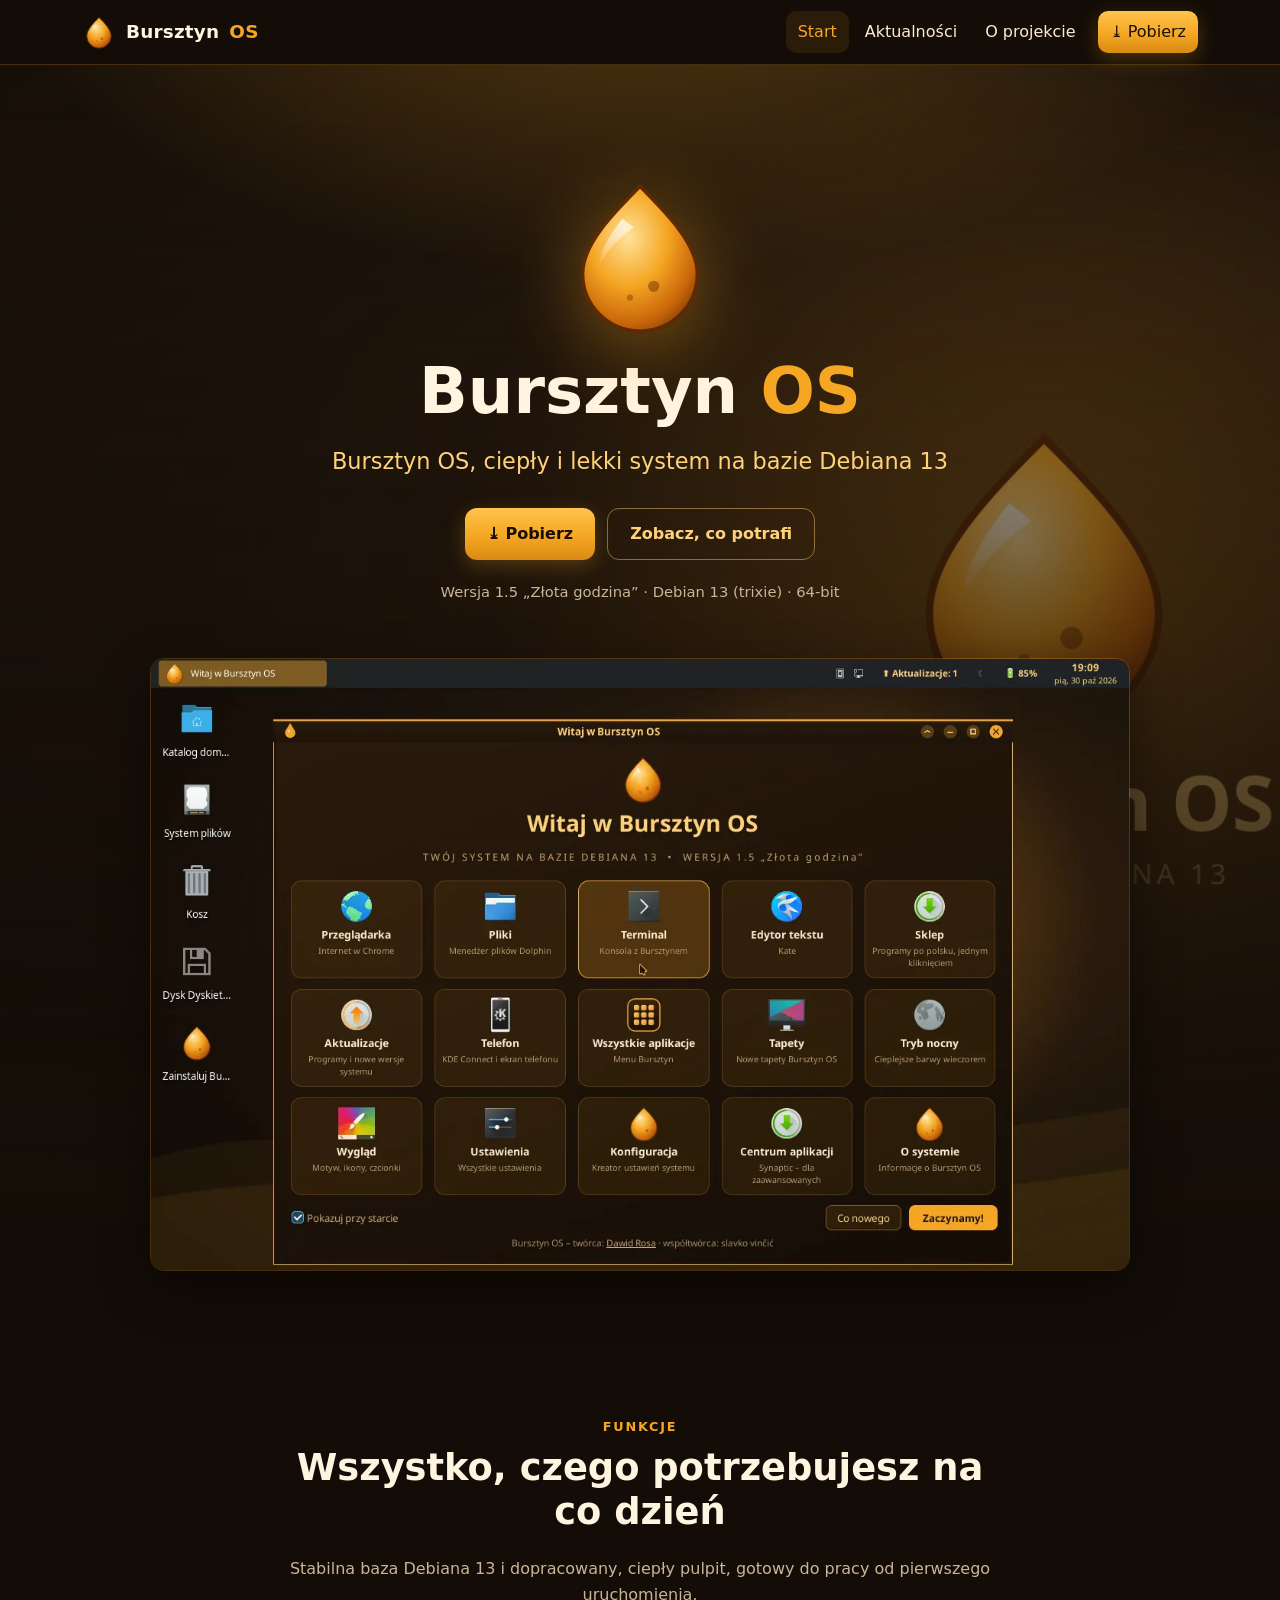
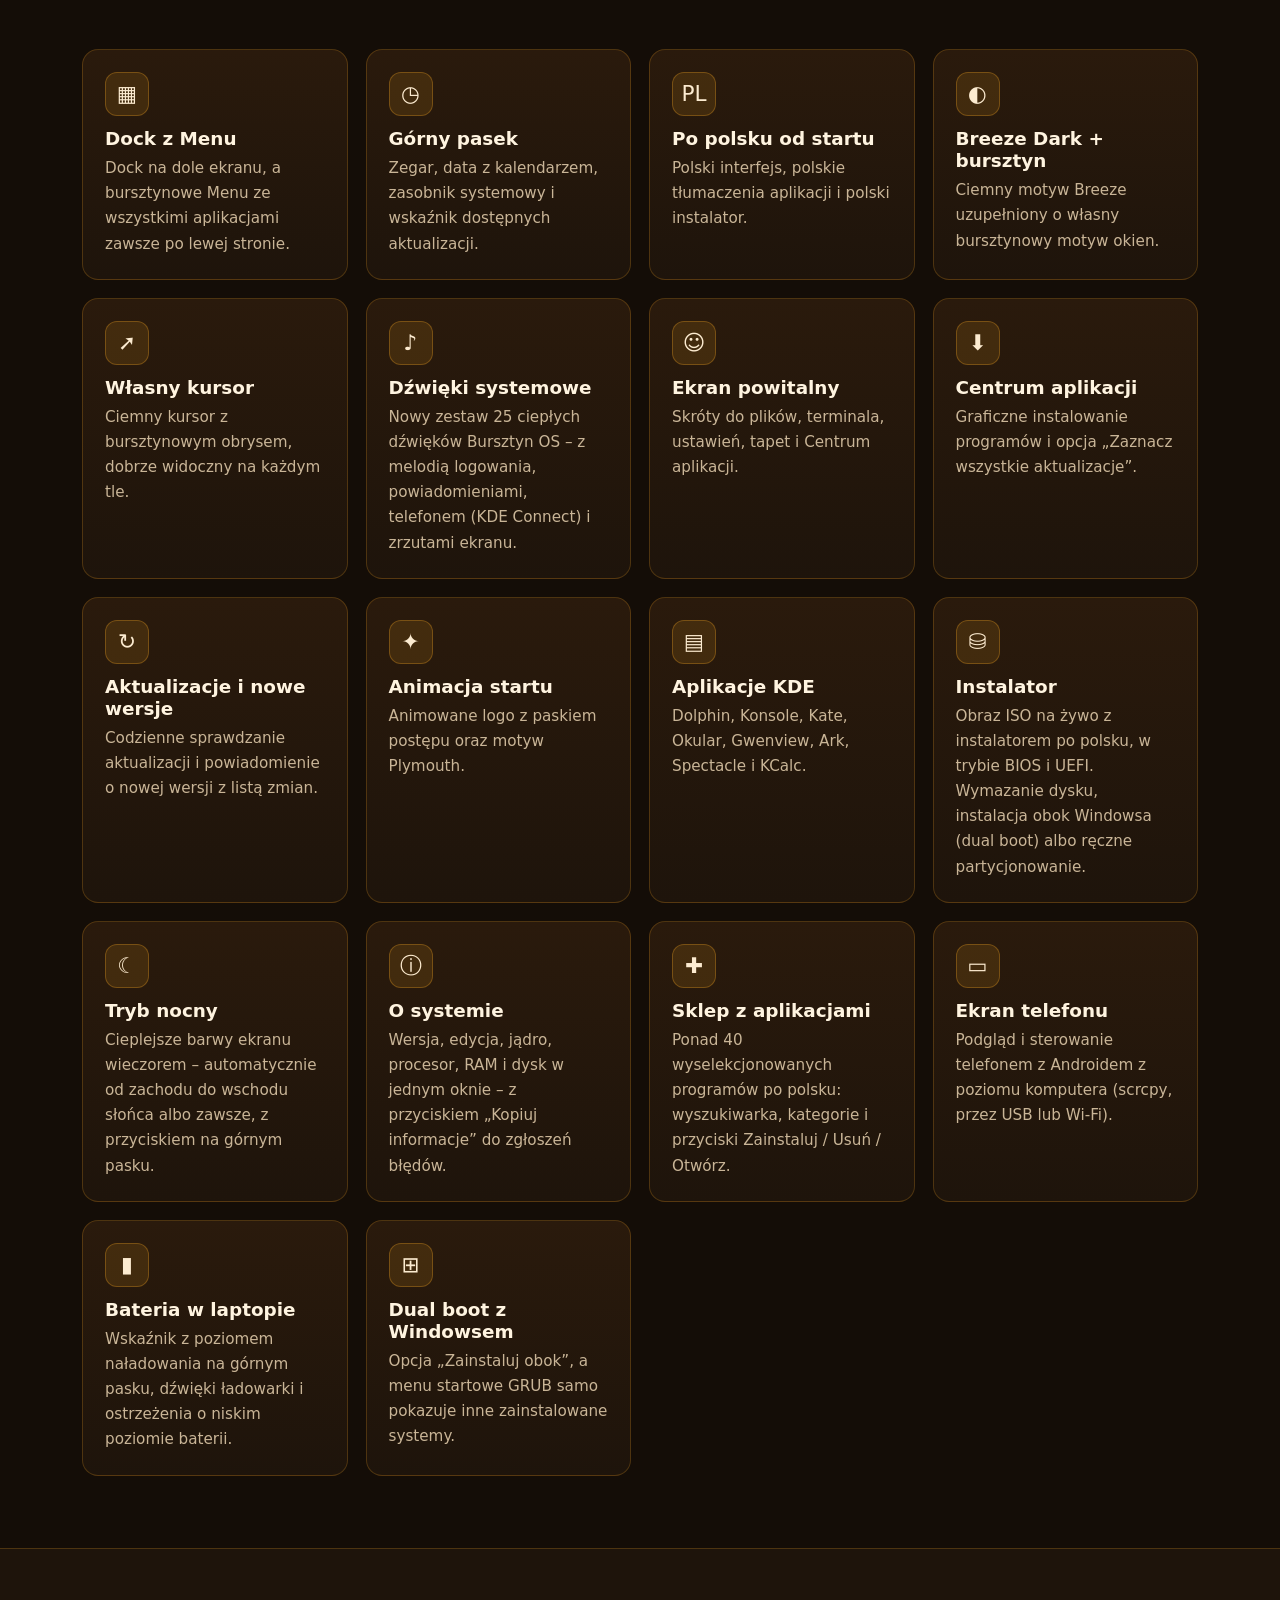
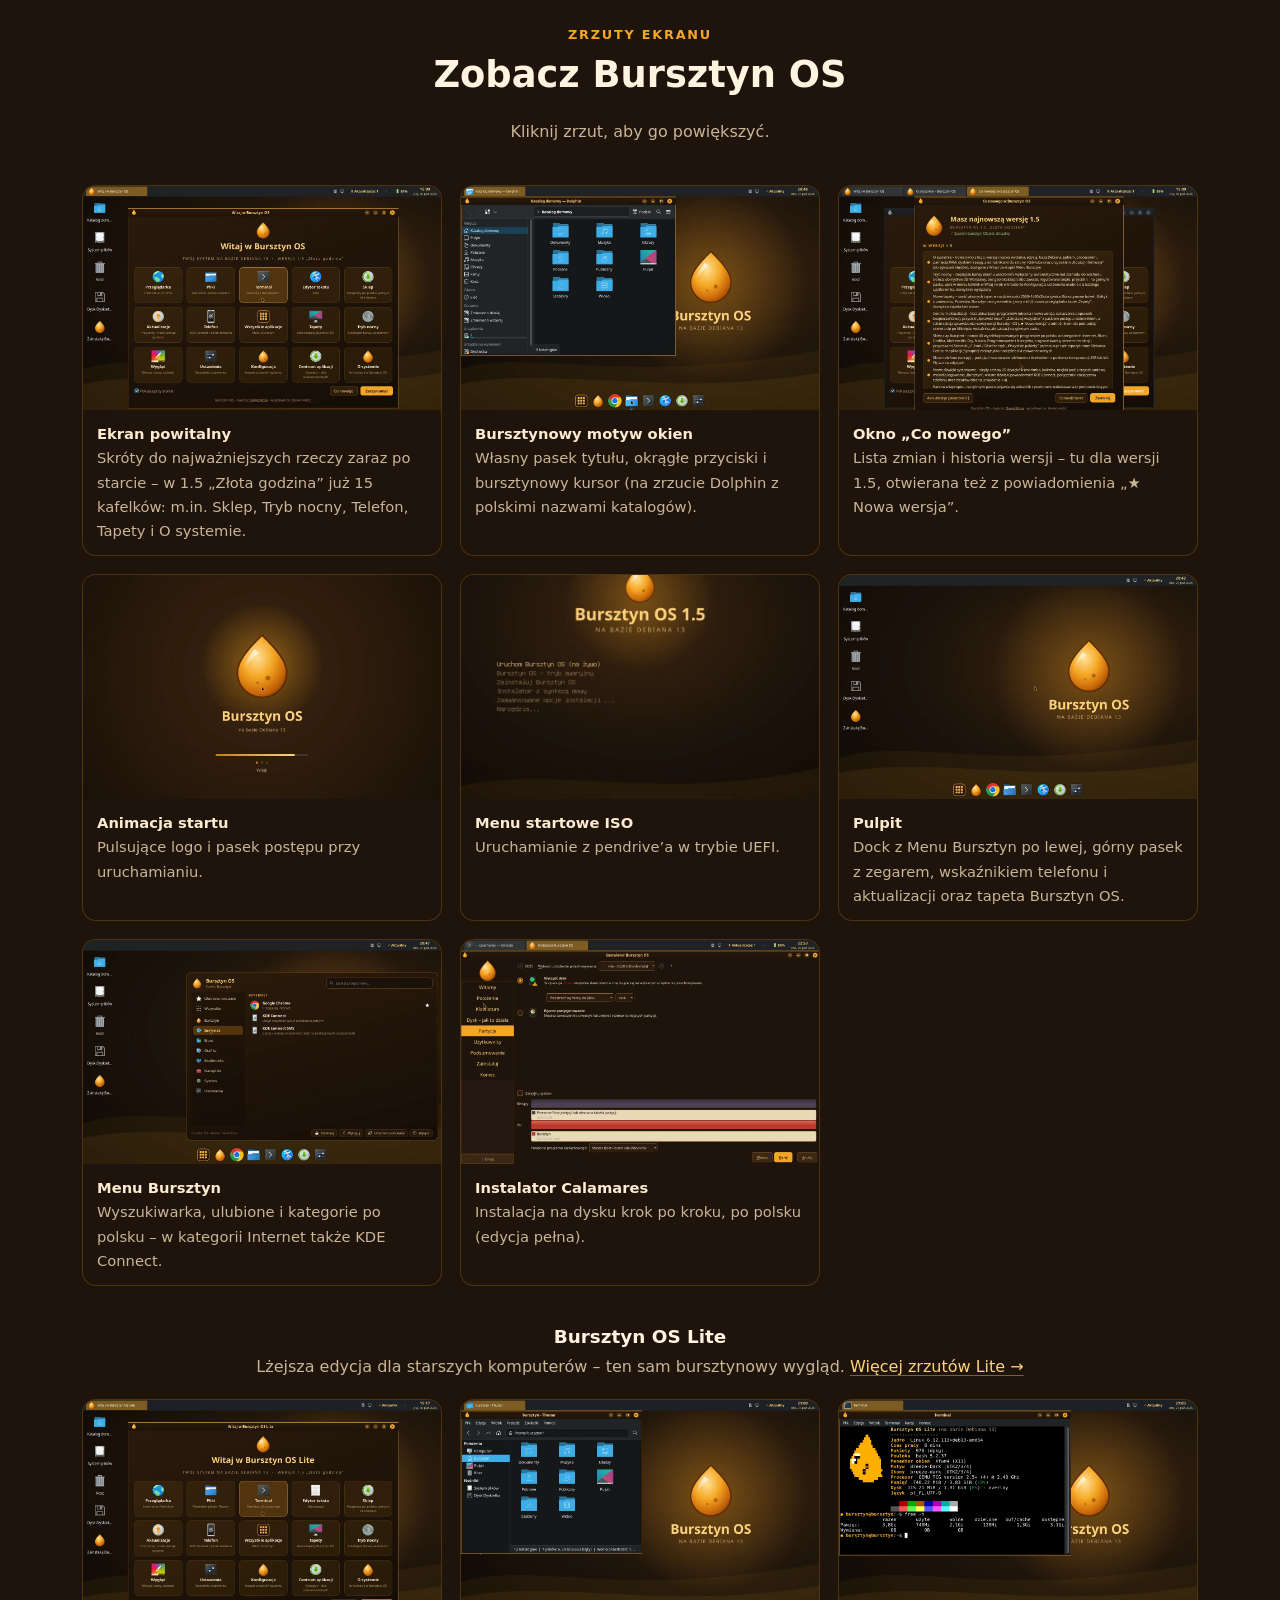
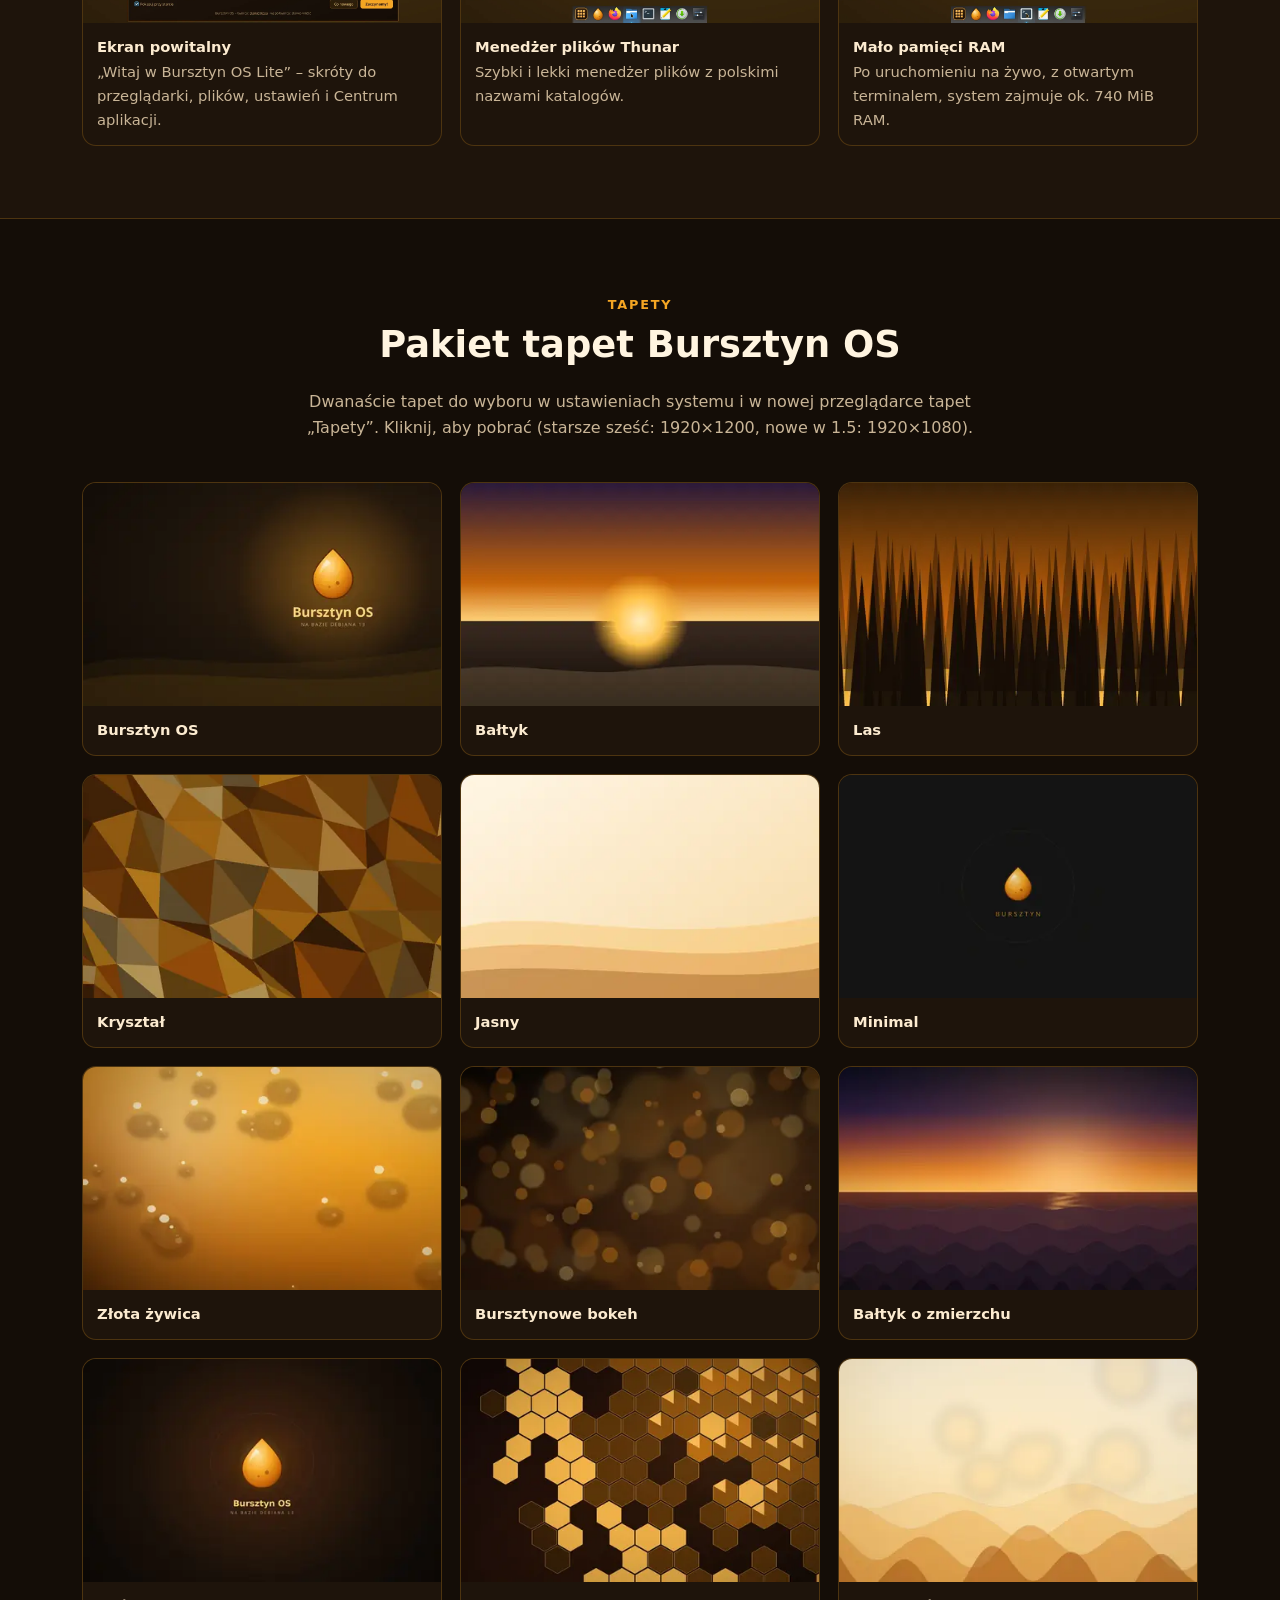
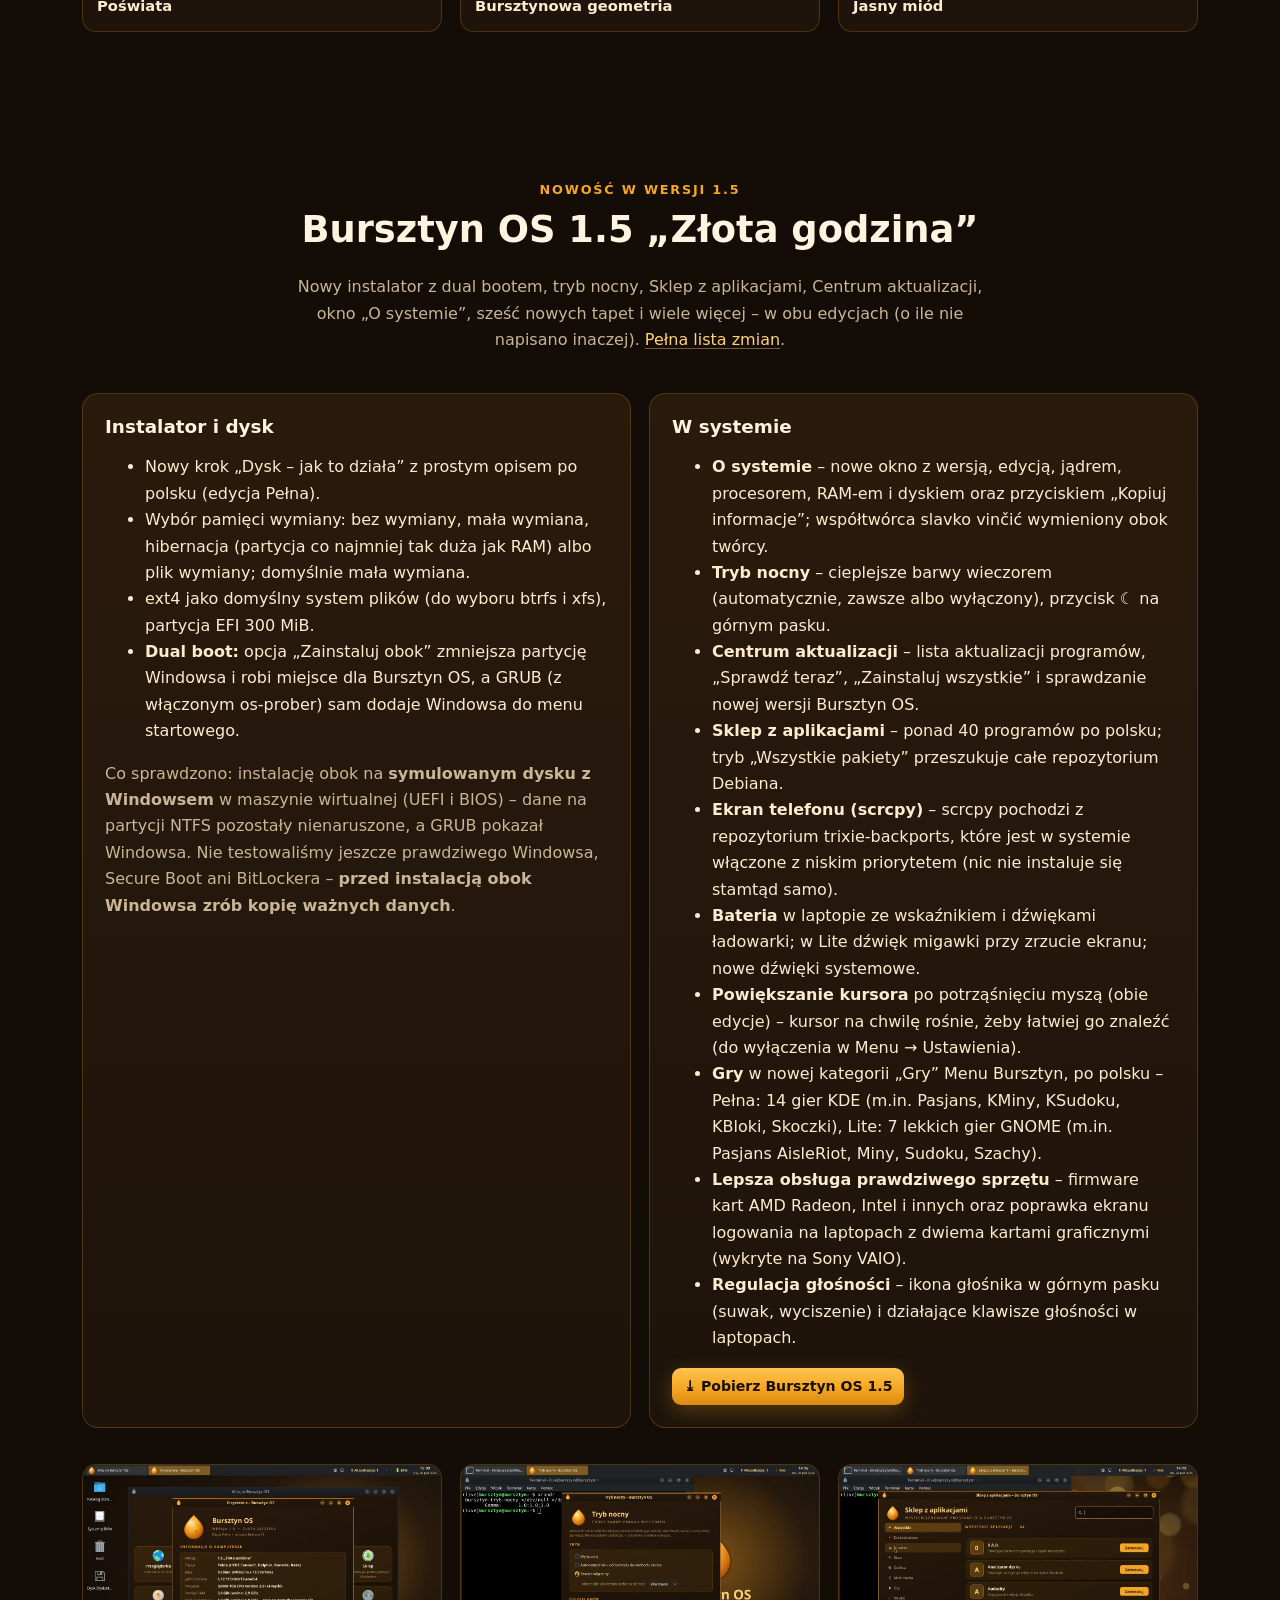
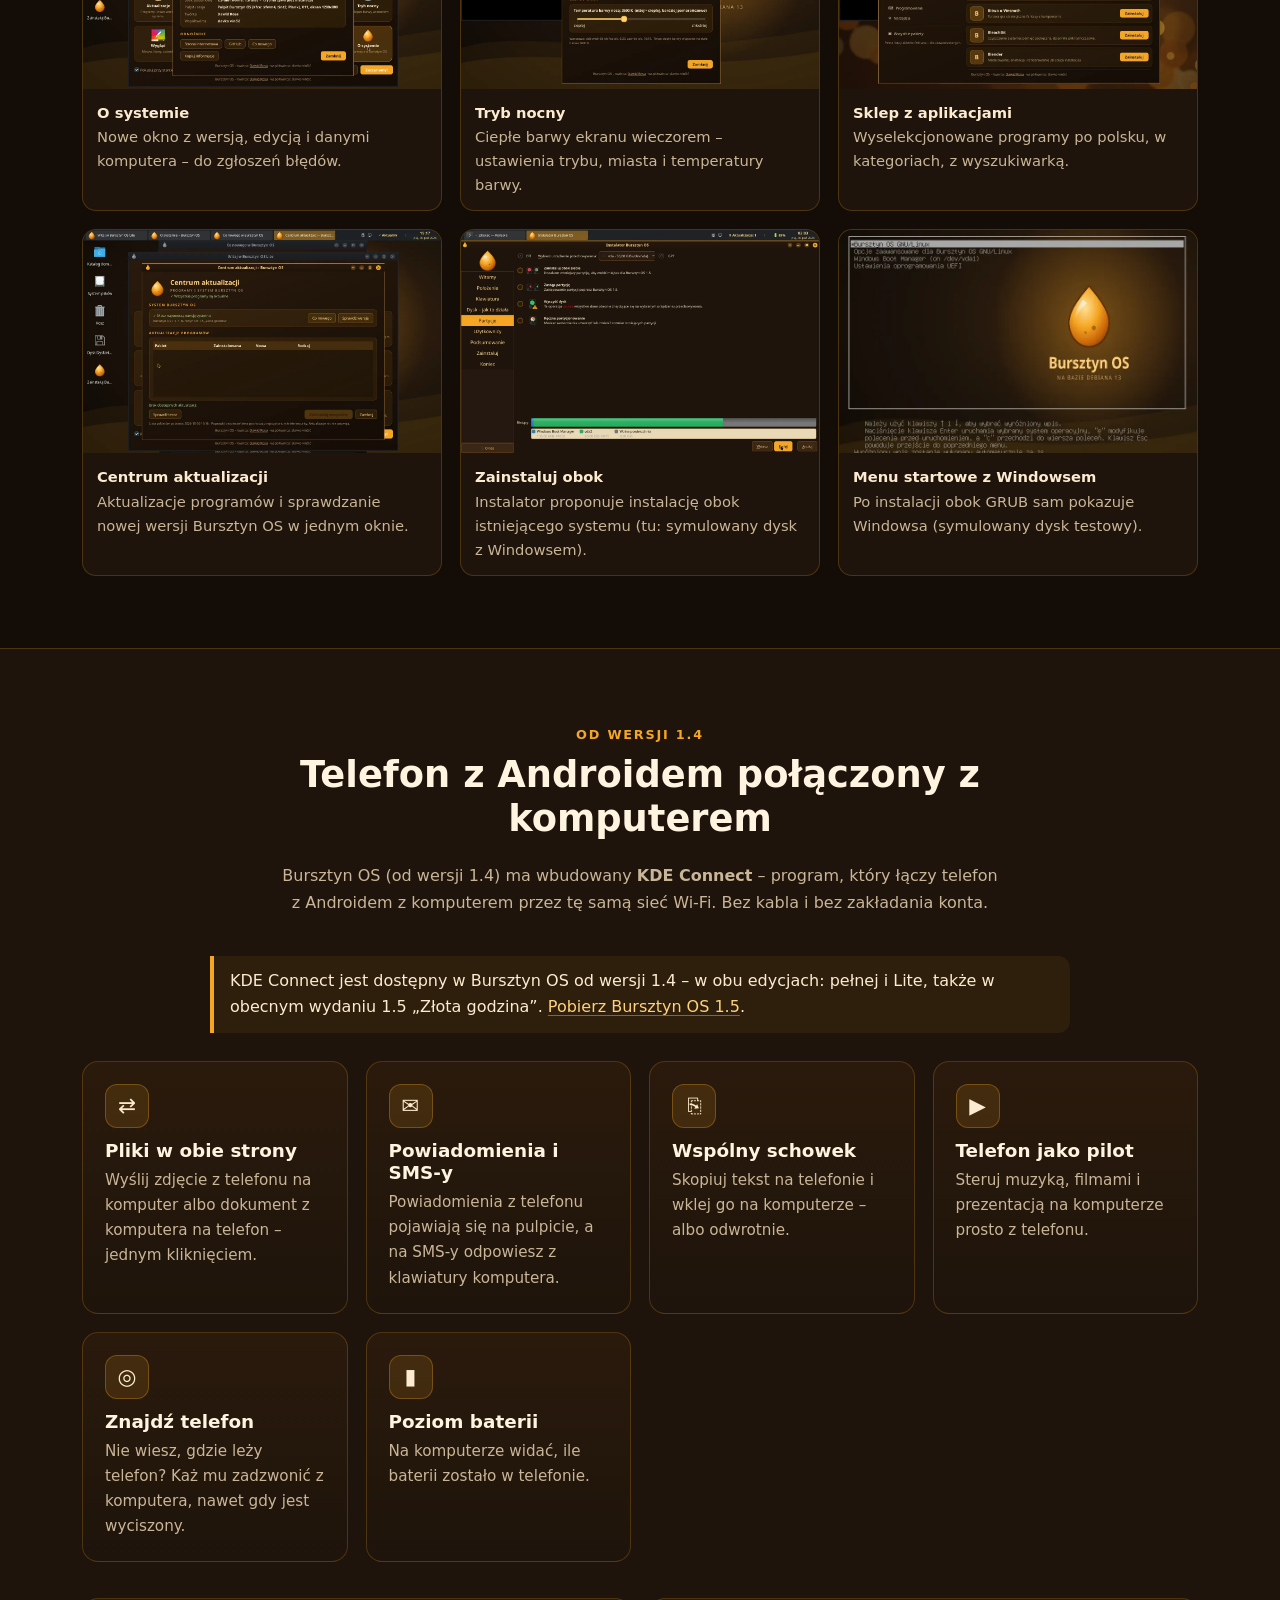
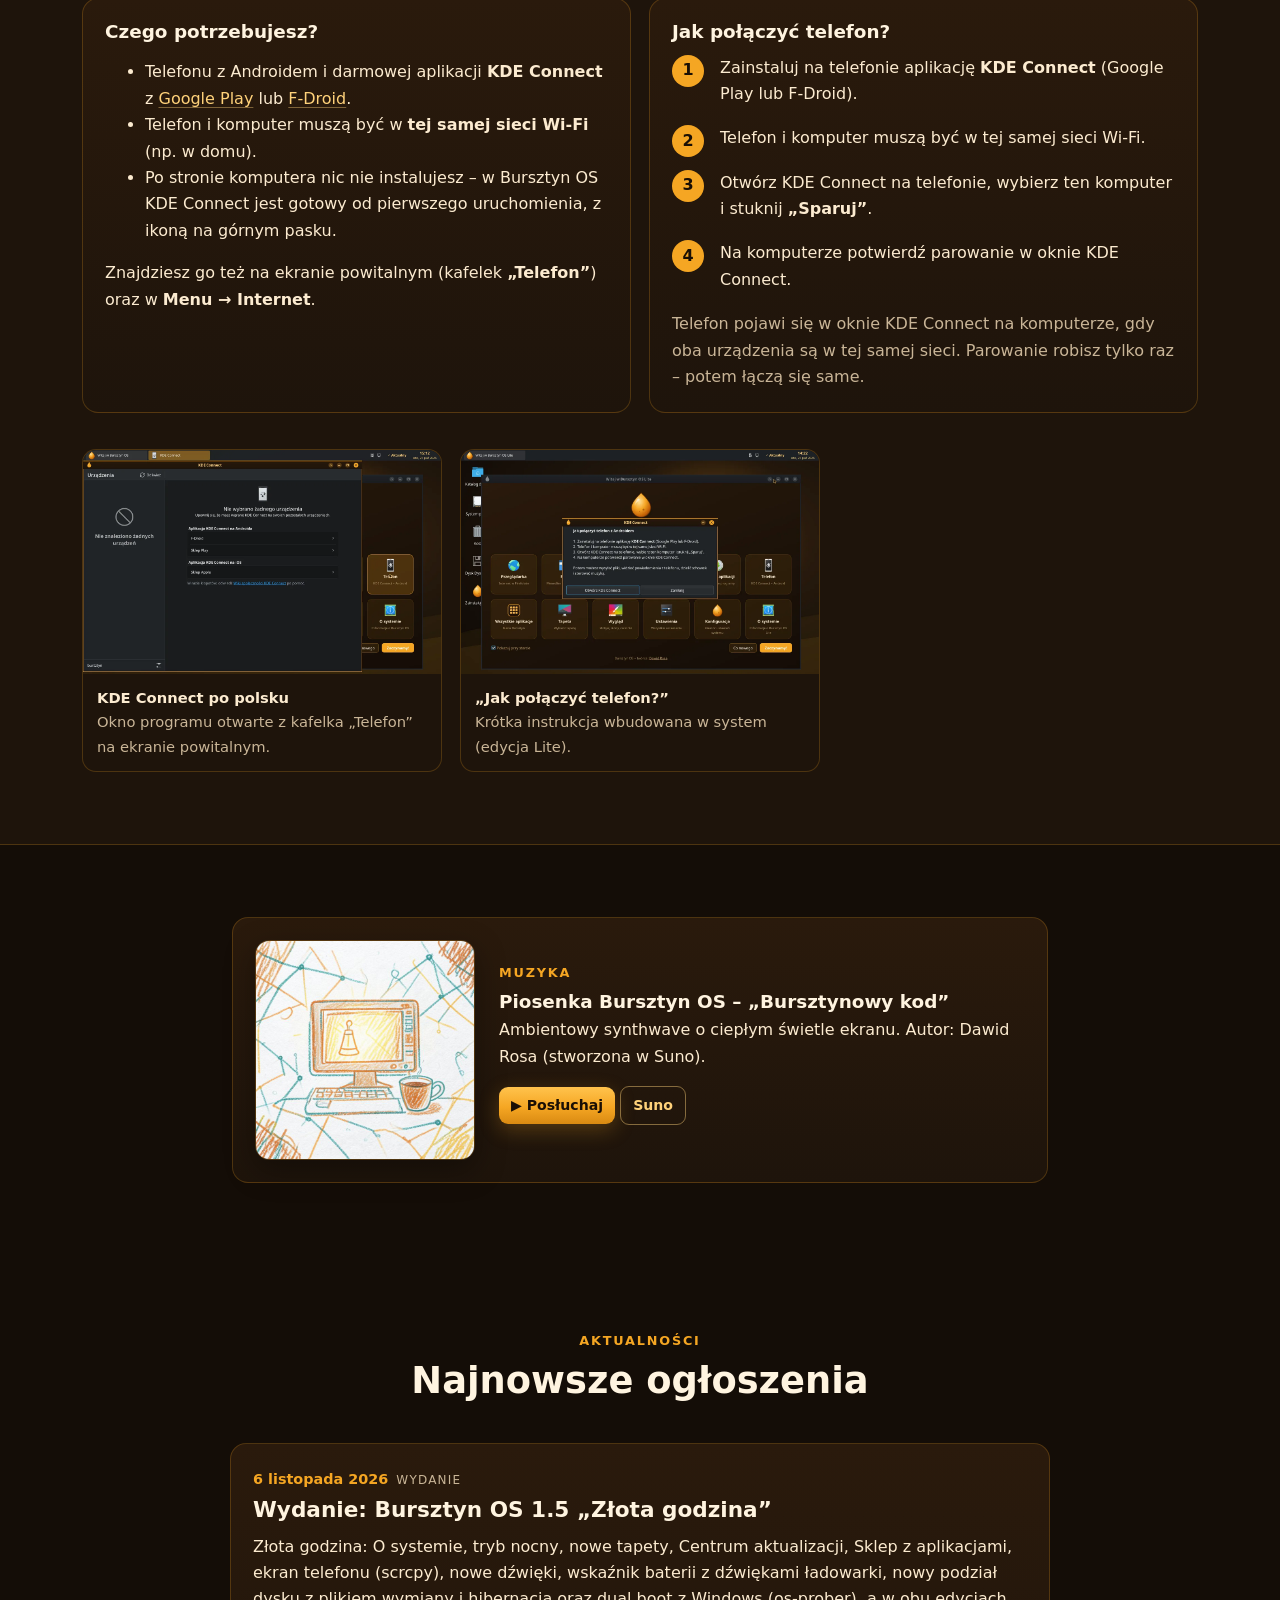
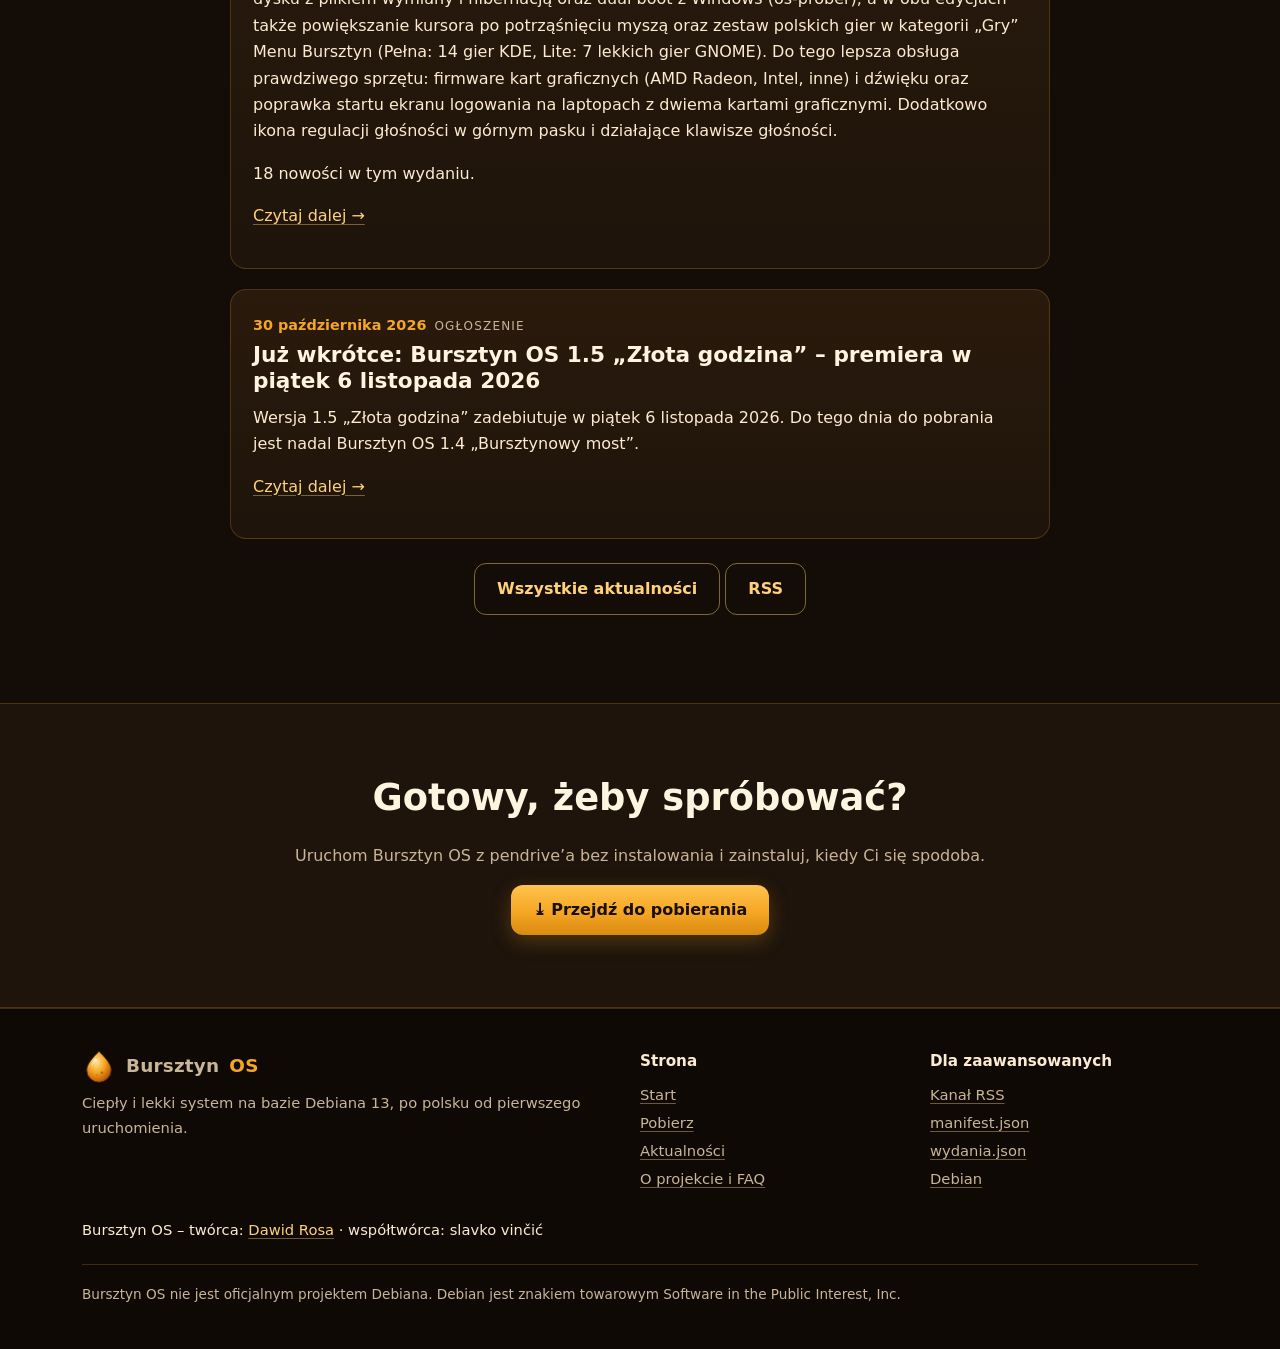
==== index.html @ 740496dc "Bursztyn OS 1.5: lepsza obsługa sprzętu (firmware AMD/Intel, poprawka ekranu logowania LightDM) i re" ====
<!doctype html>
<html lang="pl" class="bez-js">
<head>
<meta charset="utf-8">
<meta name="viewport" content="width=device-width, initial-scale=1">
<title>Bursztyn OS – ciepły i lekki system na bazie Debiana 13</title>
<meta name="description" content="Bursztyn OS to polski remiks Debiana 13 z ciemnym, bursztynowym pulpitem, aplikacjami KDE i polskim interfejsem od pierwszego uruchomienia.">
<!-- GEN:AUTOR -->
<meta name="author" content="Dawid Rosa">
<!-- /GEN:AUTOR -->
<meta name="theme-color" content="#140d07">
<meta property="og:title" content="Bursztyn OS – ciepły i lekki system na bazie Debiana 13">
<meta property="og:description" content="Bursztyn OS to polski remiks Debiana 13 z ciemnym, bursztynowym pulpitem, aplikacjami KDE i polskim interfejsem od pierwszego uruchomienia.">
<meta property="og:image" content="https://dawidrosa026-lang.github.io/bursztyn-os/img/zrzuty/ekran-powitalny.jpg">
<link rel="canonical" href="https://dawidrosa026-lang.github.io/bursztyn-os/">
<meta property="og:url" content="https://dawidrosa026-lang.github.io/bursztyn-os/">
<meta property="og:type" content="website">
<meta property="og:locale" content="pl_PL">
<link rel="icon" href="img/logo.svg" type="image/svg+xml">
<link rel="icon" href="img/favicon.png" type="image/png" sizes="64x64">
<link rel="apple-touch-icon" href="img/apple-touch-icon.png">
<link rel="alternate" type="application/rss+xml" title="Bursztyn OS – Aktualności" href="feed.xml">
<link rel="stylesheet" href="css/style.css">
</head>
<body>
<a class="pomin" href="#tresc">Przejdź do treści</a>
<header class="naglowek">
  <div class="kontener">
    <a class="marka" href="index.html"><img src="img/logo.svg" alt="" width="34" height="34">Bursztyn <span>OS</span></a>
    <button class="menu-przelacznik" type="button" aria-expanded="false" aria-controls="nawigacja">☰ Menu</button>
    <nav class="nawigacja" id="nawigacja" aria-label="Główna nawigacja"><a href="index.html" aria-current="page">Start</a><a href="aktualnosci.html">Aktualności</a><a href="o-projekcie.html">O projekcie</a><a class="przycisk" href="pobierz.html">⤓ Pobierz</a></nav>
  </div>
</header>
<main id="tresc">
<section class="hero">
  <div class="kontener">
    <img class="hero-logo" src="img/logo.svg" alt="Logo Bursztyn OS – bursztynowa kropla" width="160" height="160">
    <h1>Bursztyn <span>OS</span></h1>
    <p class="podtytul">Bursztyn OS, ciepły i lekki system na bazie Debiana 13</p>
    <div class="akcje">
      <a class="przycisk" href="pobierz.html">⤓ Pobierz</a>
      <a class="przycisk drugi" href="#funkcje">Zobacz, co potrafi</a>
    </div>
    <p class="meta">Wersja 1.5 „Złota godzina” · Debian 13 (trixie) · 64&#8209;bit</p>
    <div class="hero-zrzut"><picture><source srcset="img/zrzuty/ekran-powitalny.webp" type="image/webp"><img src="img/zrzuty/ekran-powitalny.jpg" alt="Pulpit Bursztyn OS z ekranem powitalnym" width="1280" height="800"></picture></div>
  </div>
</section>

<section class="sekcja" id="funkcje">
  <div class="kontener">
    <div class="sekcja-naglowek"><span class="etykieta">Funkcje</span><h2>Wszystko, czego potrzebujesz na co dzień</h2>
      <p>Stabilna baza Debiana 13 i dopracowany, ciepły pulpit, gotowy do pracy od pierwszego uruchomienia.</p></div>
    <div class="siatka f">
      <div class="karta funkcja"><div class="ikona" aria-hidden="true">▦</div><h3>Dock z Menu</h3><p>Dock na dole ekranu, a bursztynowe Menu ze wszystkimi aplikacjami zawsze po lewej stronie.</p></div>
      <div class="karta funkcja"><div class="ikona" aria-hidden="true">◷</div><h3>Górny pasek</h3><p>Zegar, data z kalendarzem, zasobnik systemowy i wskaźnik dostępnych aktualizacji.</p></div>
      <div class="karta funkcja"><div class="ikona" aria-hidden="true">PL</div><h3>Po polsku od startu</h3><p>Polski interfejs, polskie tłumaczenia aplikacji i polski instalator.</p></div>
      <div class="karta funkcja"><div class="ikona" aria-hidden="true">◐</div><h3>Breeze Dark + bursztyn</h3><p>Ciemny motyw Breeze uzupełniony o własny bursztynowy motyw okien.</p></div>
      <div class="karta funkcja"><div class="ikona" aria-hidden="true">➚</div><h3>Własny kursor</h3><p>Ciemny kursor z bursztynowym obrysem, dobrze widoczny na każdym tle.</p></div>
      <div class="karta funkcja"><div class="ikona" aria-hidden="true">♪</div><h3>Dźwięki systemowe</h3><p>Nowy zestaw 25 ciepłych dźwięków Bursztyn OS – z melodią logowania, powiadomieniami, telefonem (KDE Connect) i zrzutami ekranu.</p></div>
      <div class="karta funkcja"><div class="ikona" aria-hidden="true">☺</div><h3>Ekran powitalny</h3><p>Skróty do plików, terminala, ustawień, tapet i Centrum aplikacji.</p></div>
      <div class="karta funkcja"><div class="ikona" aria-hidden="true">⬇</div><h3>Centrum aplikacji</h3><p>Graficzne instalowanie programów i opcja „Zaznacz wszystkie aktualizacje”.</p></div>
      <div class="karta funkcja"><div class="ikona" aria-hidden="true">↻</div><h3>Aktualizacje i nowe wersje</h3><p>Codzienne sprawdzanie aktualizacji i powiadomienie o nowej wersji z listą zmian.</p></div>
      <div class="karta funkcja"><div class="ikona" aria-hidden="true">✦</div><h3>Animacja startu</h3><p>Animowane logo z paskiem postępu oraz motyw Plymouth.</p></div>
      <div class="karta funkcja"><div class="ikona" aria-hidden="true">▤</div><h3>Aplikacje KDE</h3><p>Dolphin, Konsole, Kate, Okular, Gwenview, Ark, Spectacle i KCalc.</p></div>
      <div class="karta funkcja"><div class="ikona" aria-hidden="true">⛁</div><h3>Instalator</h3><p>Obraz ISO na żywo z instalatorem po polsku, w trybie BIOS i UEFI. Wymazanie dysku, instalacja obok Windowsa (dual boot) albo ręczne partycjonowanie.</p></div>
      <div class="karta funkcja"><div class="ikona" aria-hidden="true">☾</div><h3>Tryb nocny</h3><p>Cieplejsze barwy ekranu wieczorem – automatycznie od zachodu do wschodu słońca albo zawsze, z przyciskiem na górnym pasku.</p></div>
      <div class="karta funkcja"><div class="ikona" aria-hidden="true">ⓘ</div><h3>O systemie</h3><p>Wersja, edycja, jądro, procesor, RAM i dysk w jednym oknie – z przyciskiem „Kopiuj informacje” do zgłoszeń błędów.</p></div>
      <div class="karta funkcja"><div class="ikona" aria-hidden="true">✚</div><h3>Sklep z aplikacjami</h3><p>Ponad 40 wyselekcjonowanych programów po polsku: wyszukiwarka, kategorie i przyciski Zainstaluj / Usuń / Otwórz.</p></div>
      <div class="karta funkcja"><div class="ikona" aria-hidden="true">▭</div><h3>Ekran telefonu</h3><p>Podgląd i sterowanie telefonem z Androidem z poziomu komputera (scrcpy, przez USB lub Wi-Fi).</p></div>
      <div class="karta funkcja"><div class="ikona" aria-hidden="true">▮</div><h3>Bateria w laptopie</h3><p>Wskaźnik z poziomem naładowania na górnym pasku, dźwięki ładowarki i ostrzeżenia o niskim poziomie baterii.</p></div>
      <div class="karta funkcja"><div class="ikona" aria-hidden="true">⊞</div><h3>Dual boot z Windowsem</h3><p>Opcja „Zainstaluj obok”, a menu startowe GRUB samo pokazuje inne zainstalowane systemy.</p></div>
    </div>
  </div>
</section>

<section class="sekcja ciemna" id="zrzuty">
  <div class="kontener">
    <div class="sekcja-naglowek"><span class="etykieta">Zrzuty ekranu</span><h2>Zobacz Bursztyn OS</h2><p>Kliknij zrzut, aby go powiększyć.</p></div>
    <div class="siatka galeria">
      <figure class="zrzut"><a href="img/zrzuty/ekran-powitalny.jpg" data-podglad="Ekran powitalny – wersja 1.5"><picture><source srcset="img/zrzuty/ekran-powitalny.webp" type="image/webp"><img src="img/zrzuty/ekran-powitalny.jpg" alt="Ekran powitalny „Witaj w Bursztyn OS” w wersji 1.5 „Złota godzina” z kafelkami Sklep, Tryb nocny i O systemie" width="1280" height="800" loading="lazy"></picture><figcaption><strong>Ekran powitalny</strong>Skróty do najważniejszych rzeczy zaraz po starcie – w 1.5 „Złota godzina” już 15 kafelków: m.in. Sklep, Tryb nocny, Telefon, Tapety i O systemie.</figcaption></a></figure>
      <figure class="zrzut"><a href="img/zrzuty/motyw-kursor.jpg" data-podglad="Bursztynowy motyw okien"><picture><source srcset="img/zrzuty/motyw-kursor.webp" type="image/webp"><img src="img/zrzuty/motyw-kursor.jpg" alt="Okno Dolphin w bursztynowym motywie okien Bursztyn OS" width="1280" height="800" loading="lazy"></picture><figcaption><strong>Bursztynowy motyw okien</strong>Własny pasek tytułu, okrągłe przyciski i bursztynowy kursor (na zrzucie Dolphin z polskimi nazwami katalogów).</figcaption></a></figure>
      <figure class="zrzut"><a href="img/zrzuty/co-nowego.jpg" data-podglad="Okno „Co nowego”"><picture><source srcset="img/zrzuty/co-nowego.webp" type="image/webp"><img src="img/zrzuty/co-nowego.jpg" alt="Okno „Co nowego” w Bursztyn OS 1.5 z listą zmian i historią wersji" width="1280" height="800" loading="lazy"></picture><figcaption><strong>Okno „Co nowego”</strong>Lista zmian i historia wersji – tu dla wersji 1.5, otwierana też z powiadomienia „★ Nowa wersja”.</figcaption></a></figure>
      <figure class="zrzut"><a href="img/zrzuty/animacja-startu.jpg" data-podglad="Animacja startu"><picture><source srcset="img/zrzuty/animacja-startu.webp" type="image/webp"><img src="img/zrzuty/animacja-startu.jpg" alt="Animacja startu Bursztyn OS: logo z paskiem postępu" width="1280" height="800" loading="lazy"></picture><figcaption><strong>Animacja startu</strong>Pulsujące logo i pasek postępu przy uruchamianiu.</figcaption></a></figure>
      <figure class="zrzut"><a href="img/zrzuty/menu-startowe.jpg" data-podglad="Menu startowe ISO"><picture><source srcset="img/zrzuty/menu-startowe.webp" type="image/webp"><img src="img/zrzuty/menu-startowe.jpg" alt="Menu startowe obrazu ISO Bursztyn OS 1.5" width="800" height="600" loading="lazy"></picture><figcaption><strong>Menu startowe ISO</strong>Uruchamianie z pendrive’a w trybie UEFI.</figcaption></a></figure>
      <figure class="zrzut"><a href="img/zrzuty/pulpit.jpg" data-podglad="Pulpit"><picture><source srcset="img/zrzuty/pulpit.webp" type="image/webp"><img src="img/zrzuty/pulpit.jpg" alt="Pulpit Bursztyn OS: dock z Menu Bursztyn, górny pasek z zegarem i wskaźnikiem telefonu" width="1280" height="800" loading="lazy"></picture><figcaption><strong>Pulpit</strong>Dock z Menu Bursztyn po lewej, górny pasek z zegarem, wskaźnikiem telefonu i aktualizacji oraz tapeta Bursztyn OS.</figcaption></a></figure>
      <figure class="zrzut"><a href="img/zrzuty/menu-bursztyn.jpg" data-podglad="Menu Bursztyn"><picture><source srcset="img/zrzuty/menu-bursztyn.webp" type="image/webp"><img src="img/zrzuty/menu-bursztyn.jpg" alt="Menu Bursztyn z kategorią Internet i programami KDE Connect" width="1280" height="800" loading="lazy"></picture><figcaption><strong>Menu Bursztyn</strong>Wyszukiwarka, ulubione i kategorie po polsku – w kategorii Internet także KDE Connect.</figcaption></a></figure>
      <figure class="zrzut"><a href="img/zrzuty/instalator.jpg" data-podglad="Instalator Calamares"><picture><source srcset="img/zrzuty/instalator.webp" type="image/webp"><img src="img/zrzuty/instalator.jpg" alt="Instalator Calamares Bursztyn OS 1.5 – krok „Partycje” z wyborem pamięci wymiany" width="1280" height="800" loading="lazy"></picture><figcaption><strong>Instalator Calamares</strong>Instalacja na dysku krok po kroku, po polsku (edycja pełna).</figcaption></a></figure>
    </div>
    <h3 style="text-align:center;margin:40px 0 6px">Bursztyn OS Lite</h3>
    <p style="text-align:center;color:var(--przygaszony);margin:0 0 18px">Lżejsza edycja dla starszych komputerów – ten sam bursztynowy wygląd. <a href="pobierz.html#zrzuty-lite">Więcej zrzutów Lite →</a></p>
    <div class="siatka galeria">
      <figure class="zrzut"><a href="img/zrzuty/lite/lite-ekran-powitalny.jpg" data-podglad="Bursztyn OS Lite – Ekran powitalny"><picture><source srcset="img/zrzuty/lite/lite-ekran-powitalny.webp" type="image/webp"><img src="img/zrzuty/lite/lite-ekran-powitalny.jpg" alt="Bursztyn OS Lite – Ekran powitalny" width="1280" height="800" loading="lazy"></picture><figcaption><strong>Ekran powitalny</strong>„Witaj w Bursztyn OS Lite” – skróty do przeglądarki, plików, ustawień i Centrum aplikacji.</figcaption></a></figure>
      <figure class="zrzut"><a href="img/zrzuty/lite/lite-pliki.jpg" data-podglad="Bursztyn OS Lite – Menedżer plików Thunar"><picture><source srcset="img/zrzuty/lite/lite-pliki.webp" type="image/webp"><img src="img/zrzuty/lite/lite-pliki.jpg" alt="Bursztyn OS Lite – Menedżer plików Thunar" width="1280" height="800" loading="lazy"></picture><figcaption><strong>Menedżer plików Thunar</strong>Szybki i lekki menedżer plików z polskimi nazwami katalogów.</figcaption></a></figure>
      <figure class="zrzut"><a href="img/zrzuty/lite/lite-terminal-ram.jpg" data-podglad="Bursztyn OS Lite – Mało pamięci RAM"><picture><source srcset="img/zrzuty/lite/lite-terminal-ram.webp" type="image/webp"><img src="img/zrzuty/lite/lite-terminal-ram.jpg" alt="Bursztyn OS Lite – Mało pamięci RAM" width="1280" height="800" loading="lazy"></picture><figcaption><strong>Mało pamięci RAM</strong>Po uruchomieniu na żywo, z otwartym terminalem, system zajmuje ok. 740 MiB RAM.</figcaption></a></figure>
    </div>
  </div>
</section>

<section class="sekcja" id="tapety">
  <div class="kontener">
    <div class="sekcja-naglowek"><span class="etykieta">Tapety</span><h2>Pakiet tapet Bursztyn OS</h2><p>Dwanaście tapet do wyboru w ustawieniach systemu i w nowej przeglądarce tapet „Tapety”. Kliknij, aby pobrać (starsze sześć: 1920×1200, nowe w 1.5: 1920×1080).</p></div>
    <div class="siatka tapety">
      <figure class="zrzut tapeta"><a href="img/tapety/bursztyn-os.jpg" data-podglad="Tapeta „Bursztyn OS”"><picture><source srcset="img/tapety/bursztyn-os-mini.webp" type="image/webp"><img src="img/tapety/bursztyn-os-mini.jpg" alt="Tapeta Bursztyn OS" width="480" height="300" loading="lazy"></picture><figcaption><strong>Bursztyn OS</strong></figcaption></a></figure>
      <figure class="zrzut tapeta"><a href="img/tapety/baltyk.jpg" data-podglad="Tapeta „Bałtyk”"><picture><source srcset="img/tapety/baltyk-mini.webp" type="image/webp"><img src="img/tapety/baltyk-mini.jpg" alt="Tapeta Bałtyk" width="480" height="300" loading="lazy"></picture><figcaption><strong>Bałtyk</strong></figcaption></a></figure>
      <figure class="zrzut tapeta"><a href="img/tapety/las.jpg" data-podglad="Tapeta „Las”"><picture><source srcset="img/tapety/las-mini.webp" type="image/webp"><img src="img/tapety/las-mini.jpg" alt="Tapeta Las" width="480" height="300" loading="lazy"></picture><figcaption><strong>Las</strong></figcaption></a></figure>
      <figure class="zrzut tapeta"><a href="img/tapety/krysztal.jpg" data-podglad="Tapeta „Kryształ”"><picture><source srcset="img/tapety/krysztal-mini.webp" type="image/webp"><img src="img/tapety/krysztal-mini.jpg" alt="Tapeta Kryształ" width="480" height="300" loading="lazy"></picture><figcaption><strong>Kryształ</strong></figcaption></a></figure>
      <figure class="zrzut tapeta"><a href="img/tapety/jasny.jpg" data-podglad="Tapeta „Jasny”"><picture><source srcset="img/tapety/jasny-mini.webp" type="image/webp"><img src="img/tapety/jasny-mini.jpg" alt="Tapeta Jasny" width="480" height="300" loading="lazy"></picture><figcaption><strong>Jasny</strong></figcaption></a></figure>
      <figure class="zrzut tapeta"><a href="img/tapety/minimal.jpg" data-podglad="Tapeta „Minimal”"><picture><source srcset="img/tapety/minimal-mini.webp" type="image/webp"><img src="img/tapety/minimal-mini.jpg" alt="Tapeta Minimal" width="480" height="300" loading="lazy"></picture><figcaption><strong>Minimal</strong></figcaption></a></figure>
      <figure class="zrzut tapeta"><a href="img/tapety/zlota-zywica.jpg" data-podglad="Tapeta „Złota żywica”"><picture><source srcset="img/tapety/zlota-zywica-mini.webp" type="image/webp"><img src="img/tapety/zlota-zywica-mini.jpg" alt="Tapeta Złota żywica" width="480" height="270" loading="lazy"></picture><figcaption><strong>Złota żywica</strong></figcaption></a></figure>
      <figure class="zrzut tapeta"><a href="img/tapety/bursztynowe-bokeh.jpg" data-podglad="Tapeta „Bursztynowe bokeh”"><picture><source srcset="img/tapety/bursztynowe-bokeh-mini.webp" type="image/webp"><img src="img/tapety/bursztynowe-bokeh-mini.jpg" alt="Tapeta Bursztynowe bokeh" width="480" height="270" loading="lazy"></picture><figcaption><strong>Bursztynowe bokeh</strong></figcaption></a></figure>
      <figure class="zrzut tapeta"><a href="img/tapety/baltyk-o-zmierzchu.jpg" data-podglad="Tapeta „Bałtyk o zmierzchu”"><picture><source srcset="img/tapety/baltyk-o-zmierzchu-mini.webp" type="image/webp"><img src="img/tapety/baltyk-o-zmierzchu-mini.jpg" alt="Tapeta Bałtyk o zmierzchu" width="480" height="270" loading="lazy"></picture><figcaption><strong>Bałtyk o zmierzchu</strong></figcaption></a></figure>
      <figure class="zrzut tapeta"><a href="img/tapety/poswiata.jpg" data-podglad="Tapeta „Poświata”"><picture><source srcset="img/tapety/poswiata-mini.webp" type="image/webp"><img src="img/tapety/poswiata-mini.jpg" alt="Tapeta Poświata" width="480" height="270" loading="lazy"></picture><figcaption><strong>Poświata</strong></figcaption></a></figure>
      <figure class="zrzut tapeta"><a href="img/tapety/bursztynowa-geometria.jpg" data-podglad="Tapeta „Bursztynowa geometria”"><picture><source srcset="img/tapety/bursztynowa-geometria-mini.webp" type="image/webp"><img src="img/tapety/bursztynowa-geometria-mini.jpg" alt="Tapeta Bursztynowa geometria" width="480" height="270" loading="lazy"></picture><figcaption><strong>Bursztynowa geometria</strong></figcaption></a></figure>
      <figure class="zrzut tapeta"><a href="img/tapety/jasny-miod.jpg" data-podglad="Tapeta „Jasny miód”"><picture><source srcset="img/tapety/jasny-miod-mini.webp" type="image/webp"><img src="img/tapety/jasny-miod-mini.jpg" alt="Tapeta Jasny miód" width="480" height="270" loading="lazy"></picture><figcaption><strong>Jasny miód</strong></figcaption></a></figure>
    </div>
  </div>
</section>

<section class="sekcja" id="nowosci-1-5">
  <div class="kontener">
    <div class="sekcja-naglowek"><span class="etykieta">Nowość w wersji 1.5</span><h2>Bursztyn OS 1.5 „Złota godzina”</h2>
      <p>Nowy instalator z dual bootem, tryb nocny, Sklep z aplikacjami, Centrum aktualizacji, okno „O systemie”, sześć nowych tapet i wiele więcej – w obu edycjach (o ile nie napisano inaczej). <a href="aktualnosci.html#wydanie-1-5">Pełna lista zmian</a>.</p></div>
    <div class="siatka dwie">
      <div class="karta">
        <h3>Instalator i dysk</h3>
        <ul>
          <li>Nowy krok „Dysk – jak to działa” z prostym opisem po polsku (edycja Pełna).</li>
          <li>Wybór pamięci wymiany: bez wymiany, mała wymiana, hibernacja (partycja co najmniej tak duża jak RAM) albo plik wymiany; domyślnie mała wymiana.</li>
          <li>ext4 jako domyślny system plików (do wyboru btrfs i xfs), partycja EFI 300 MiB.</li>
          <li><strong>Dual boot:</strong> opcja „Zainstaluj obok” zmniejsza partycję Windowsa i robi miejsce dla Bursztyn OS, a GRUB (z włączonym os-prober) sam dodaje Windowsa do menu startowego.</li>
        </ul>
        <p style="color:var(--przygaszony);margin:0">Co sprawdzono: instalację obok na <strong>symulowanym dysku z Windowsem</strong> w maszynie wirtualnej (UEFI i BIOS) – dane na partycji NTFS pozostały nienaruszone, a GRUB pokazał Windowsa. Nie testowaliśmy jeszcze prawdziwego Windowsa, Secure Boot ani BitLockera – <strong>przed instalacją obok Windowsa zrób kopię ważnych danych</strong>.</p>
      </div>
      <div class="karta">
        <h3>W systemie</h3>
        <ul>
          <li><strong>O systemie</strong> – nowe okno z wersją, edycją, jądrem, procesorem, RAM-em i dyskiem oraz przyciskiem „Kopiuj informacje”; współtwórca slavko vinčić wymieniony obok twórcy.</li>
          <li><strong>Tryb nocny</strong> – cieplejsze barwy wieczorem (automatycznie, zawsze albo wyłączony), przycisk ☾ na górnym pasku.</li>
          <li><strong>Centrum aktualizacji</strong> – lista aktualizacji programów, „Sprawdź teraz”, „Zainstaluj wszystkie” i sprawdzanie nowej wersji Bursztyn OS.</li>
          <li><strong>Sklep z aplikacjami</strong> – ponad 40 programów po polsku; tryb „Wszystkie pakiety” przeszukuje całe repozytorium Debiana.</li>
          <li><strong>Ekran telefonu (scrcpy)</strong> – scrcpy pochodzi z repozytorium trixie-backports, które jest w systemie włączone z niskim priorytetem (nic nie instaluje się stamtąd samo).</li>
          <li><strong>Bateria</strong> w laptopie ze wskaźnikiem i dźwiękami ładowarki; w Lite dźwięk migawki przy zrzucie ekranu; nowe dźwięki systemowe.</li>
          <li><strong>Powiększanie kursora</strong> po potrząśnięciu myszą (obie edycje) – kursor na chwilę rośnie, żeby łatwiej go znaleźć (do wyłączenia w Menu → Ustawienia).</li>
          <li><strong>Gry</strong> w nowej kategorii „Gry” Menu Bursztyn, po polsku – Pełna: 14 gier KDE (m.in. Pasjans, KMiny, KSudoku, KBloki, Skoczki), Lite: 7 lekkich gier GNOME (m.in. Pasjans AisleRiot, Miny, Sudoku, Szachy).</li>
          <li><strong>Lepsza obsługa prawdziwego sprzętu</strong> – firmware kart AMD Radeon, Intel i innych oraz poprawka ekranu logowania na laptopach z dwiema kartami graficznymi (wykryte na Sony VAIO).</li>
          <li><strong>Regulacja głośności</strong> – ikona głośnika w górnym pasku (suwak, wyciszenie) i działające klawisze głośności w laptopach.</li>
        </ul>
        <p style="margin:0"><a class="przycisk maly" href="pobierz.html">⤓ Pobierz Bursztyn OS 1.5</a></p>
      </div>
    </div>
    <div class="siatka galeria" style="margin-top:36px">
      <figure class="zrzut"><a href="img/zrzuty/o-systemie.jpg" data-podglad="O systemie"><picture><source srcset="img/zrzuty/o-systemie.webp" type="image/webp"><img src="img/zrzuty/o-systemie.jpg" alt="Okno „O systemie” w Bursztyn OS 1.5 „Złota godzina”" width="1280" height="800" loading="lazy"></picture><figcaption><strong>O systemie</strong>Nowe okno z wersją, edycją i danymi komputera – do zgłoszeń błędów.</figcaption></a></figure>
      <figure class="zrzut"><a href="img/zrzuty/tryb-nocny.jpg" data-podglad="Tryb nocny"><picture><source srcset="img/zrzuty/tryb-nocny.webp" type="image/webp"><img src="img/zrzuty/tryb-nocny.jpg" alt="Okno „Tryb nocny” w Bursztyn OS 1.5" width="1280" height="800" loading="lazy"></picture><figcaption><strong>Tryb nocny</strong>Ciepłe barwy ekranu wieczorem – ustawienia trybu, miasta i temperatury barwy.</figcaption></a></figure>
      <figure class="zrzut"><a href="img/zrzuty/sklep.jpg" data-podglad="Sklep z aplikacjami"><picture><source srcset="img/zrzuty/sklep.webp" type="image/webp"><img src="img/zrzuty/sklep.jpg" alt="Sklep z aplikacjami w Bursztyn OS 1.5" width="1280" height="800" loading="lazy"></picture><figcaption><strong>Sklep z aplikacjami</strong>Wyselekcjonowane programy po polsku, w kategoriach, z wyszukiwarką.</figcaption></a></figure>
      <figure class="zrzut"><a href="img/zrzuty/centrum-aktualizacji.jpg" data-podglad="Centrum aktualizacji"><picture><source srcset="img/zrzuty/centrum-aktualizacji.webp" type="image/webp"><img src="img/zrzuty/centrum-aktualizacji.jpg" alt="Centrum aktualizacji w Bursztyn OS 1.5" width="1280" height="800" loading="lazy"></picture><figcaption><strong>Centrum aktualizacji</strong>Aktualizacje programów i sprawdzanie nowej wersji Bursztyn OS w jednym oknie.</figcaption></a></figure>
      <figure class="zrzut"><a href="img/zrzuty/instalator-obok.jpg" data-podglad="Zainstaluj obok"><picture><source srcset="img/zrzuty/instalator-obok.webp" type="image/webp"><img src="img/zrzuty/instalator-obok.jpg" alt="Instalator Bursztyn OS 1.5 z opcją „Zainstaluj obok”" width="1280" height="800" loading="lazy"></picture><figcaption><strong>Zainstaluj obok</strong>Instalator proponuje instalację obok istniejącego systemu (tu: symulowany dysk z Windowsem).</figcaption></a></figure>
      <figure class="zrzut"><a href="img/zrzuty/grub-windows.jpg" data-podglad="Menu startowe z Windowsem"><picture><source srcset="img/zrzuty/grub-windows.webp" type="image/webp"><img src="img/zrzuty/grub-windows.jpg" alt="Menu startowe GRUB z Bursztyn OS i Windows Boot Manager" width="800" height="600" loading="lazy"></picture><figcaption><strong>Menu startowe z Windowsem</strong>Po instalacji obok GRUB sam pokazuje Windowsa (symulowany dysk testowy).</figcaption></a></figure>
    </div>
  </div>
</section>

<section class="sekcja ciemna" id="kde-connect">
  <div class="kontener">
    <div class="sekcja-naglowek"><span class="etykieta">Od wersji 1.4</span><h2>Telefon z Androidem połączony z komputerem</h2>
      <p>Bursztyn OS (od wersji 1.4) ma wbudowany <strong>KDE Connect</strong> – program, który łączy telefon z Androidem z komputerem przez tę samą sieć Wi-Fi. Bez kabla i bez zakładania konta.</p></div>
    <p class="uwaga" style="max-width:860px;margin:0 auto 28px">KDE Connect jest dostępny w Bursztyn OS od wersji 1.4 – w obu edycjach: pełnej i Lite, także w obecnym wydaniu 1.5 „Złota godzina”. <a href="pobierz.html">Pobierz Bursztyn OS 1.5</a>.</p>
    <div class="siatka f">
      <div class="karta funkcja"><div class="ikona" aria-hidden="true">⇄</div><h3>Pliki w obie strony</h3><p>Wyślij zdjęcie z telefonu na komputer albo dokument z komputera na telefon – jednym kliknięciem.</p></div>
      <div class="karta funkcja"><div class="ikona" aria-hidden="true">✉</div><h3>Powiadomienia i SMS-y</h3><p>Powiadomienia z telefonu pojawiają się na pulpicie, a na SMS-y odpowiesz z klawiatury komputera.</p></div>
      <div class="karta funkcja"><div class="ikona" aria-hidden="true">⎘</div><h3>Wspólny schowek</h3><p>Skopiuj tekst na telefonie i wklej go na komputerze – albo odwrotnie.</p></div>
      <div class="karta funkcja"><div class="ikona" aria-hidden="true">▶</div><h3>Telefon jako pilot</h3><p>Steruj muzyką, filmami i prezentacją na komputerze prosto z telefonu.</p></div>
      <div class="karta funkcja"><div class="ikona" aria-hidden="true">◎</div><h3>Znajdź telefon</h3><p>Nie wiesz, gdzie leży telefon? Każ mu zadzwonić z komputera, nawet gdy jest wyciszony.</p></div>
      <div class="karta funkcja"><div class="ikona" aria-hidden="true">▮</div><h3>Poziom baterii</h3><p>Na komputerze widać, ile baterii zostało w telefonie.</p></div>
    </div>
    <div class="siatka dwie" style="margin-top:36px">
      <div class="karta">
        <h3>Czego potrzebujesz?</h3>
        <ul>
          <li>Telefonu z Androidem i darmowej aplikacji <strong>KDE Connect</strong> z <a href="https://play.google.com/store/apps/details?id=org.kde.kdeconnect_tp">Google Play</a> lub <a href="https://f-droid.org/packages/org.kde.kdeconnect_tp/">F-Droid</a>.</li>
          <li>Telefon i komputer muszą być w <strong>tej samej sieci Wi-Fi</strong> (np. w domu).</li>
          <li>Po stronie komputera nic nie instalujesz – w Bursztyn OS KDE Connect jest gotowy od pierwszego uruchomienia, z ikoną na górnym pasku.</li>
        </ul>
        <p>Znajdziesz go też na ekranie powitalnym (kafelek <strong>„Telefon”</strong>) oraz w <strong>Menu → Internet</strong>.</p>
      </div>
      <div class="karta">
        <h3>Jak połączyć telefon?</h3>
        <ol class="kroki">
          <li>Zainstaluj na telefonie aplikację <strong>KDE Connect</strong> (Google Play lub F-Droid).</li>
          <li>Telefon i komputer muszą być w tej samej sieci Wi-Fi.</li>
          <li>Otwórz KDE Connect na telefonie, wybierz ten komputer i stuknij <strong>„Sparuj”</strong>.</li>
          <li>Na komputerze potwierdź parowanie w oknie KDE Connect.</li>
        </ol>
        <p style="color:var(--przygaszony);margin:0">Telefon pojawi się w oknie KDE Connect na komputerze, gdy oba urządzenia są w tej samej sieci. Parowanie robisz tylko raz – potem łączą się same.</p>
      </div>
    </div>
    <div class="siatka galeria" style="margin-top:36px">
      <figure class="zrzut"><a href="img/zrzuty/kde-connect.jpg" data-podglad="KDE Connect w Bursztyn OS 1.4"><picture><source srcset="img/zrzuty/kde-connect.webp" type="image/webp"><img src="img/zrzuty/kde-connect.jpg" alt="Okno KDE Connect po polsku w Bursztyn OS 1.4" width="1280" height="800" loading="lazy"></picture><figcaption><strong>KDE Connect po polsku</strong>Okno programu otwarte z kafelka „Telefon” na ekranie powitalnym.</figcaption></a></figure>
      <figure class="zrzut"><a href="img/zrzuty/kde-connect-pomoc.jpg" data-podglad="„Jak połączyć telefon?” w Bursztyn OS Lite 1.4"><picture><source srcset="img/zrzuty/kde-connect-pomoc.webp" type="image/webp"><img src="img/zrzuty/kde-connect-pomoc.jpg" alt="Okno z instrukcją łączenia telefonu w Bursztyn OS Lite 1.4" width="1280" height="800" loading="lazy"></picture><figcaption><strong>„Jak połączyć telefon?”</strong>Krótka instrukcja wbudowana w system (edycja Lite).</figcaption></a></figure>
    </div>
  </div>
</section>

<section class="sekcja" id="piosenka">
  <div class="kontener" style="max-width:860px">
    <div class="karta piosenka">
      <img class="piosenka-okladka" src="img/piosenka-bursztynowy-kod.jpg" width="640" height="640" loading="lazy" alt="Okładka piosenki „Bursztynowy kod”: komputer, kawa i sieć połączeń narysowane kredką">
      <div class="piosenka-tresc">
        <span class="etykieta">Muzyka</span>
        <h3>Piosenka Bursztyn OS – „Bursztynowy kod”</h3>
        <p>Ambientowy synthwave o ciepłym świetle ekranu. Autor: Dawid Rosa (stworzona w Suno).</p>
        <p><a class="przycisk maly" href="o-projekcie.html#piosenka">▶ Posłuchaj</a> <a class="przycisk drugi maly" href="https://suno.com/s/g9peTz1175w3Qrm3" rel="noopener" target="_blank">Suno</a></p>
      </div>
    </div>
  </div>
</section>

<section class="sekcja" id="aktualnosci">
  <div class="kontener">
    <div class="sekcja-naglowek"><span class="etykieta">Aktualności</span><h2>Najnowsze ogłoszenia</h2></div>
    <div class="wpisy" id="najnowsze">
<!-- GEN:NAJNOWSZE -->
<article class="karta wpis" id="bursztyn-os-1-5-zlota-godzina">
<time datetime="2026-11-06">6 listopada 2026</time><span class="rodzaj">Ogłoszenie</span>
<h3><a href="aktualnosci.html#bursztyn-os-1-5-zlota-godzina">Bursztyn OS 1.5 „Złota godzina” już jest!</a></h3>
<p>Wydaliśmy Bursztyn OS 1.5 „Złota godzina” – w pełnej edycji i w edycji Lite.</p>
<p><a href="aktualnosci.html#bursztyn-os-1-5-zlota-godzina">Czytaj dalej →</a></p>
</article>
<article class="karta wpis" id="wydanie-1-5">
<time datetime="2026-11-06">6 listopada 2026</time><span class="rodzaj">Wydanie</span>
<h3><a href="aktualnosci.html#wydanie-1-5">Wydanie: Bursztyn OS 1.5 „Złota godzina”</a></h3>
<p>Złota godzina: O systemie, tryb nocny, nowe tapety, Centrum aktualizacji, Sklep z aplikacjami, ekran telefonu (scrcpy), nowe dźwięki, wskaźnik baterii z dźwiękami ładowarki, nowy podział dysku z plikiem wymiany i hibernacją oraz dual boot z Windows (os-prober), a w obu edycjach także powiększanie kursora po potrząśnięciu myszą oraz zestaw polskich gier w kategorii „Gry” Menu Bursztyn (Pełna: 14 gier KDE, Lite: 7 lekkich gier GNOME). Do tego lepsza obsługa prawdziwego sprzętu: firmware kart graficznych (AMD Radeon, Intel, inne) i dźwięku oraz poprawka startu ekranu logowania na laptopach z dwiema kartami graficznymi. Dodatkowo ikona regulacji głośności w górnym pasku i działające klawisze głośności.</p>
<p>18 nowości w tym wydaniu.</p>
<p><a href="aktualnosci.html#wydanie-1-5">Czytaj dalej →</a></p>
</article>
<!-- /GEN:NAJNOWSZE -->
    </div>
    <p style="text-align:center;margin-top:24px"><a class="przycisk drugi" href="aktualnosci.html">Wszystkie aktualności</a> <a class="przycisk drugi rss" href="feed.xml">RSS</a></p>
  </div>
</section>

<section class="sekcja ciemna">
  <div class="kontener" style="text-align:center">
    <h2>Gotowy, żeby spróbować?</h2>
    <p style="color:var(--przygaszony)">Uruchom Bursztyn OS z pendrive’a bez instalowania i zainstaluj, kiedy Ci się spodoba.</p>
    <a class="przycisk" href="pobierz.html">⤓ Przejdź do pobierania</a>
  </div>
</section>
</main>
<footer class="stopka">
  <div class="kontener">
    <div>
      <a class="marka" href="index.html"><img src="img/logo.svg" alt="" width="34" height="34">Bursztyn <span>OS</span></a>
      <p>Ciepły i lekki system na bazie Debiana 13, po polsku od pierwszego uruchomienia.</p>
    </div>
    <div>
      <h4>Strona</h4>
      <ul><li><a href="index.html">Start</a></li><li><a href="pobierz.html">Pobierz</a></li><li><a href="aktualnosci.html">Aktualności</a></li><li><a href="o-projekcie.html">O projekcie i FAQ</a></li></ul>
    </div>
    <div>
      <h4>Dla zaawansowanych</h4>
      <ul><li><a href="feed.xml">Kanał RSS</a></li><li><a href="manifest.json">manifest.json</a></li><li><a href="data/wydania.json">wydania.json</a></li><li><a href="https://www.debian.org/">Debian</a></li></ul>
    </div>
    <!-- GEN:STOPKA-TWORCA -->
<p class="tworca-stopka">Bursztyn OS – twórca: <a href="https://github.com/dawidrosa026-lang" rel="author">Dawid Rosa</a> · współtwórca: slavko vinčić</p>
<!-- /GEN:STOPKA-TWORCA -->
    <p class="prawne">Bursztyn OS nie jest oficjalnym projektem Debiana. Debian jest znakiem towarowym Software in the Public Interest, Inc.</p>
  </div>
</footer>
<script src="js/main.js" defer></script>
</body>
</html>
---- css/style.css ----
/* Bursztyn OS – styl strony */
:root{
  --tlo:#140d07; --tlo2:#1E140B; --tlo3:#2a1a0c;
  --amber:#F5A623; --jasny:#FFD27A; --tekst:#FCEBD0;
  --przygaszony:#c9b597; --linia:rgba(245,166,35,.22);
  --promien:16px; --cien:0 18px 50px rgba(0,0,0,.45);
  --max:1160px;
}
*{box-sizing:border-box}
html{scroll-behavior:smooth}
body{margin:0;background:var(--tlo);color:var(--tekst);
  font:16px/1.65 "Noto Sans","Segoe UI",system-ui,-apple-system,Roboto,Ubuntu,sans-serif;
  -webkit-font-smoothing:antialiased}
img{max-width:100%;height:auto;display:block}
a{color:var(--jasny);text-decoration-color:rgba(255,210,122,.4);text-underline-offset:3px}
a:hover{color:var(--amber)}
:focus-visible{outline:3px solid var(--amber);outline-offset:3px;border-radius:6px}
h1,h2,h3{line-height:1.2;margin:0 0 .6em;color:#fff4e0}
h2{font-size:clamp(1.6rem,3vw,2.3rem)}
h3{font-size:1.15rem}
p{margin:0 0 1em}
code,pre,.mono{font-family:"Noto Sans Mono","DejaVu Sans Mono",ui-monospace,Consolas,monospace}
code{background:var(--tlo3);padding:.1em .4em;border-radius:6px;font-size:.92em;color:var(--jasny)}
pre{background:#0d0804;border:1px solid var(--linia);border-radius:12px;padding:14px 16px;overflow:auto;font-size:.9rem;line-height:1.5}
pre code{background:none;padding:0}
.kontener{max-width:var(--max);margin:0 auto;padding:0 22px}
.pomin{position:absolute;left:-999px;top:8px;background:var(--amber);color:#1a0f05;padding:8px 14px;border-radius:8px;z-index:100}
.pomin:focus{left:8px}

/* Nagłówek */
.naglowek{position:sticky;top:0;z-index:50;background:rgba(20,13,7,.86);backdrop-filter:blur(10px);border-bottom:1px solid var(--linia)}
.naglowek .kontener{display:flex;align-items:center;gap:18px;height:64px}
.marka{display:flex;align-items:center;gap:10px;color:#fff4e0;text-decoration:none;font-weight:700;font-size:1.15rem;letter-spacing:.2px}
.marka img{width:34px;height:34px}
.marka span{color:var(--amber)}
.nawigacja{margin-left:auto;display:flex;gap:4px;align-items:center}
.nawigacja a{color:var(--tekst);text-decoration:none;padding:8px 12px;border-radius:10px;font-weight:500}
.nawigacja a:hover{background:var(--tlo3);color:var(--jasny)}
.nawigacja a[aria-current="page"]{color:var(--amber);background:rgba(245,166,35,.1)}
.nawigacja a.przycisk{color:#1a0f05;margin-left:6px}
.menu-przelacznik{display:none;margin-left:auto;background:none;border:1px solid var(--linia);color:var(--tekst);border-radius:10px;padding:8px 12px;font:inherit;cursor:pointer}

/* Przyciski */
.przycisk{display:inline-flex;align-items:center;gap:8px;background:linear-gradient(180deg,#FFC34D,var(--amber) 55%,#d98a12);color:#1a0f05;font-weight:700;
  text-decoration:none;padding:12px 22px;border-radius:12px;border:0;cursor:pointer;box-shadow:0 6px 20px rgba(245,166,35,.25);transition:transform .15s,box-shadow .15s;font-size:1rem}
.przycisk:hover{color:#1a0f05;transform:translateY(-1px);box-shadow:0 10px 28px rgba(245,166,35,.35)}
.przycisk.drugi{background:transparent;color:var(--jasny);border:1px solid rgba(255,210,122,.45);box-shadow:none}
.przycisk.drugi:hover{background:rgba(245,166,35,.08)}
.przycisk.wylaczony{background:var(--tlo3);color:var(--przygaszony);box-shadow:none;border:1px dashed rgba(255,210,122,.35);cursor:not-allowed}
.przycisk.wylaczony:hover{transform:none}
.przycisk.maly{padding:7px 12px;font-size:.88rem;border-radius:9px}

/* Hero */
.hero{position:relative;overflow:hidden;padding:clamp(56px,9vw,110px) 0 70px;
  background:radial-gradient(1000px 520px at 50% -10%,rgba(245,166,35,.28),transparent 65%),
    linear-gradient(180deg,rgba(20,13,7,.25),var(--tlo) 92%),url("../img/tapety/bursztyn-os.jpg") center/cover}
.hero .kontener{text-align:center}
.hero-logo{width:clamp(110px,16vw,160px);margin:0 auto 18px;filter:drop-shadow(0 12px 40px rgba(245,166,35,.45));animation:puls 4s ease-in-out infinite}
@keyframes puls{50%{transform:translateY(-6px) scale(1.03)}}
@media (prefers-reduced-motion:reduce){.hero-logo{animation:none}html{scroll-behavior:auto}}
.hero h1{font-size:clamp(2.3rem,6vw,4rem);margin-bottom:.2em}
.hero h1 span{color:var(--amber)}
.hero .podtytul{font-size:clamp(1.1rem,2.3vw,1.4rem);color:var(--jasny);max-width:720px;margin:0 auto 28px}
.hero .akcje{display:flex;gap:12px;justify-content:center;flex-wrap:wrap}
.hero .meta{margin-top:20px;color:var(--przygaszony);font-size:.92rem}
.hero-zrzut{margin:54px auto 0;max-width:980px;border-radius:14px;overflow:hidden;border:1px solid var(--linia);box-shadow:var(--cien)}

/* Sekcje */
.sekcja{padding:72px 0}
.sekcja.ciemna{background:var(--tlo2);border-top:1px solid var(--linia);border-bottom:1px solid var(--linia)}
.sekcja-naglowek{text-align:center;max-width:720px;margin:0 auto 40px}
.sekcja-naglowek p{color:var(--przygaszony)}
.etykieta{display:inline-block;color:var(--amber);font-weight:700;font-size:.8rem;letter-spacing:.14em;text-transform:uppercase;margin-bottom:8px}
.strona-tytul{padding:56px 0 18px;background:radial-gradient(700px 300px at 50% 0,rgba(245,166,35,.18),transparent 70%)}
.strona-tytul h1{font-size:clamp(2rem,5vw,3rem)}
.strona-tytul p{color:var(--przygaszony);max-width:720px;font-size:1.08rem}

/* Siatki */
.siatka{display:grid;gap:18px}
.siatka.f{grid-template-columns:repeat(auto-fill,minmax(250px,1fr))}
.siatka.dwie{grid-template-columns:repeat(auto-fit,minmax(320px,1fr))}
.siatka.galeria{grid-template-columns:repeat(auto-fill,minmax(300px,1fr))}
.siatka.tapety{grid-template-columns:repeat(3,minmax(0,1fr))}
.karta{background:linear-gradient(180deg,var(--tlo3),var(--tlo2));border:1px solid var(--linia);border-radius:var(--promien);padding:22px}
.funkcja .ikona{width:44px;height:44px;border-radius:12px;display:grid;place-items:center;font-size:1.35rem;margin-bottom:12px;
  background:rgba(245,166,35,.13);border:1px solid rgba(245,166,35,.3)}
.funkcja h3{margin-bottom:.35em}
.funkcja p{color:var(--przygaszony);margin:0;font-size:.95rem}

/* Galeria */
.zrzut{margin:0;background:var(--tlo2);border:1px solid var(--linia);border-radius:14px;overflow:hidden;transition:transform .2s,border-color .2s}
.zrzut:hover{transform:translateY(-3px);border-color:rgba(245,166,35,.5)}
.zrzut a{display:block;color:inherit;text-decoration:none}
.zrzut img{aspect-ratio:16/10;object-fit:cover;width:100%}
.zrzut figcaption{padding:12px 14px;font-size:.92rem;color:var(--przygaszony)}
.zrzut figcaption strong{display:block;color:var(--tekst)}
.tapeta img{aspect-ratio:16/10;object-fit:cover;width:100%}

/* Lightbox */
dialog.lightbox{border:0;padding:0;background:transparent;max-width:min(1280px,94vw);max-height:92vh}
dialog.lightbox::backdrop{background:rgba(10,6,3,.88)}
dialog.lightbox img{max-height:84vh;width:auto;margin:0 auto;border-radius:10px;border:1px solid var(--linia)}
dialog.lightbox p{color:var(--jasny);text-align:center;margin:10px 0 0}
dialog.lightbox button{position:absolute;top:8px;right:8px;background:rgba(20,13,7,.85);color:var(--tekst);border:1px solid var(--linia);border-radius:10px;padding:6px 12px;font:inherit;cursor:pointer}

/* Wydania */
.wydanie{display:flex;flex-direction:column;gap:14px;position:relative}
.wydanie.polecane{border-color:rgba(245,166,35,.6);box-shadow:0 0 0 1px rgba(245,166,35,.25),var(--cien)}
.wydanie-gora{display:flex;align-items:center;gap:14px}
.wydanie-gora img{width:54px;height:54px}
.wydanie h3{font-size:1.4rem;margin:0}
.znaczek{display:inline-block;font-size:.75rem;font-weight:700;padding:3px 10px;border-radius:999px;letter-spacing:.03em}
.znaczek.gotowe{background:rgba(120,200,90,.15);color:#a8e08c;border:1px solid rgba(120,200,90,.35)}
.znaczek.w-przygotowaniu{background:rgba(245,166,35,.13);color:var(--jasny);border:1px solid rgba(245,166,35,.35)}
.wydanie .opis{color:var(--przygaszony);margin:0}
.wydanie dl{display:grid;grid-template-columns:auto 1fr;gap:6px 14px;margin:0;font-size:.95rem}
.wydanie dt{color:var(--przygaszony)}
.wydanie dd{margin:0;min-width:0}
.sha{display:flex;gap:8px;align-items:flex-start}
.sha code{word-break:break-all;font-size:.8rem;line-height:1.45;flex:1}
.lista-tagi{display:flex;flex-wrap:wrap;gap:6px;margin:0;padding:0;list-style:none}
.lista-tagi li{background:var(--tlo);border:1px solid var(--linia);border-radius:999px;padding:2px 10px;font-size:.85rem}
.wydanie ul.wym{margin:0;padding-left:1.2em}
.wydanie .akcje{display:flex;flex-wrap:wrap;gap:10px;margin-top:auto;padding-top:6px}
.wkrotce{color:var(--jasny);font-style:italic}
.kroki{counter-reset:k;list-style:none;padding:0;margin:0}
.kroki>li{counter-increment:k;position:relative;padding-left:48px;margin-bottom:18px}
.kroki>li::before{content:counter(k);position:absolute;left:0;top:0;width:32px;height:32px;border-radius:50%;background:var(--amber);color:#1a0f05;font-weight:800;display:grid;place-items:center}
.zakladki{display:flex;gap:6px;flex-wrap:wrap;margin-bottom:12px}
details.karta{padding:0}
details.karta>summary{cursor:pointer;padding:16px 20px;font-weight:700;list-style:none;display:flex;justify-content:space-between;gap:10px}
details.karta>summary::-webkit-details-marker{display:none}
details.karta>summary::after{content:"+";color:var(--amber);font-size:1.3rem;line-height:1}
details.karta[open]>summary::after{content:"–"}
details.karta>div{padding:0 20px 16px;color:var(--przygaszony)}
details.karta>div p:last-child{margin-bottom:0}
.uwaga{border-left:4px solid var(--amber);background:rgba(245,166,35,.07);padding:12px 16px;border-radius:0 12px 12px 0;color:var(--tekst)}

/* Ogłoszenia */
.wpisy{display:grid;gap:20px;max-width:820px;margin:0 auto}
.wpis{scroll-margin-top:84px}
.wpis time{color:var(--amber);font-weight:600;font-size:.9rem}
.wpis h3{font-size:1.35rem;margin:.2em 0 .5em}
.wpis h3 a{color:#fff4e0;text-decoration:none}
.wpis h3 a:hover{color:var(--jasny)}
.wpis ul{padding-left:1.2em;margin:0 0 1em}
.wpis ul li{margin-bottom:4px}
.wpis .rodzaj{font-size:.75rem;text-transform:uppercase;letter-spacing:.1em;color:var(--przygaszony);margin-left:8px}
.rss{display:inline-flex;align-items:center;gap:6px}

/* Stopka */
.stopka{border-top:1px solid var(--linia);background:#0f0905;padding:40px 0 30px;color:var(--przygaszony);font-size:.92rem}
.stopka .kontener{display:grid;gap:22px;grid-template-columns:2fr 1fr 1fr}
.stopka h4{color:var(--tekst);margin:0 0 8px;font-size:.95rem}
.stopka ul{list-style:none;margin:0;padding:0}
.stopka li{margin-bottom:4px}
.stopka a{color:var(--przygaszony)}
.stopka a:hover{color:var(--jasny)}
.stopka .prawne{grid-column:1/-1;border-top:1px solid var(--linia);padding-top:18px;font-size:.85rem}
.stopka .marka{margin-bottom:8px}

/* Responsywność */
@media (max-width:820px){
  .menu-przelacznik{display:block}
  .nawigacja{display:none;position:absolute;top:64px;left:0;right:0;flex-direction:column;align-items:stretch;background:var(--tlo2);border-bottom:1px solid var(--linia);padding:10px 16px 16px}
  .nawigacja.otwarta{display:flex}
  .nawigacja a.przycisk{margin:6px 0 0;justify-content:center}
  .stopka .kontener{grid-template-columns:1fr 1fr}
  .stopka .kontener>div:first-child{grid-column:1/-1}
}
@media (max-width:480px){
  .kontener{padding:0 16px}
  .sekcja{padding:52px 0}
  .siatka.galeria,.siatka.dwie{grid-template-columns:1fr}
  .siatka.tapety{grid-template-columns:1fr 1fr}
  .karta{padding:18px}
  .wydanie dl{grid-template-columns:1fr;gap:2px}
  .wydanie dd{margin-bottom:8px}
}
/* Bez JS menu jest zawsze widoczne */
.bez-js .nawigacja{display:flex;position:static;flex-wrap:wrap}
.bez-js .menu-przelacznik{display:none}
@media (max-width:820px){.bez-js .naglowek .kontener{height:auto;flex-wrap:wrap;padding-top:10px;padding-bottom:10px}.bez-js .nawigacja{background:none;border:0;padding:0;flex-direction:row}}
/* elementy siatek nie mogą rozpychać strony (np. długie bloki kodu) */
.siatka>*{min-width:0}
@media (max-width:480px){.siatka.galeria,.siatka.dwie{grid-template-columns:minmax(0,1fr)}}
@media (max-width:820px){.hero{background:radial-gradient(600px 420px at 50% 0,rgba(245,166,35,.25),transparent 70%),linear-gradient(180deg,#24170b,var(--tlo) 85%)}}
/* twórca */
.stopka .tworca-stopka{grid-column:1/-1;margin:0;color:var(--tekst)}
.stopka .tworca-stopka a{color:var(--jasny)}
.tworca h2{margin:0 0 2px}
.tworca .rola{color:var(--amber);font-weight:600;margin-top:0}
.tworca p{color:var(--przygaszony)}

/* piosenka „Bursztynowy kod” */
.karta.piosenka{display:grid;grid-template-columns:220px 1fr;gap:24px;align-items:center}
.piosenka-okladka{width:220px;height:220px;object-fit:cover;border-radius:14px;border:1px solid var(--linia);box-shadow:0 10px 30px rgba(0,0,0,.35)}
.piosenka-tresc h3{margin:0 0 4px}
.piosenka-odtwarzacz{border:0;border-radius:12px;background:var(--tlo3);margin:8px 0 14px;max-width:100%}
@media (max-width:640px){.karta.piosenka{grid-template-columns:1fr;text-align:center}.piosenka-okladka{margin:0 auto;width:min(220px,70vw);height:auto;aspect-ratio:1}}

/* zdjęcie twórcy */
.tworca-foto{display:block;width:132px;height:132px;object-fit:cover;object-position:50% 25%;border-radius:50%;border:3px solid var(--amber);box-shadow:0 0 0 5px rgba(255,170,40,.14),0 10px 26px rgba(0,0,0,.4);margin:0 0 14px}

/* archiwum wersji (pobierz.html) */
.archiwum-lista{margin-top:8px}
.archiwum-wydanie{display:flex;flex-direction:column;gap:8px;border-color:rgba(245,166,35,.28)}
.archiwum-wydanie h3{font-size:1.2rem;margin:0;color:var(--jasny)}
.archiwum-data{margin:0;color:var(--przygaszony);font-size:.92rem}
.archiwum-pliki{list-style:none;margin:4px 0 0;padding:0;display:flex;flex-direction:column;gap:8px}
.archiwum-pliki li{padding:8px 12px;background:var(--tlo3);border:1px solid var(--linia);border-radius:10px;overflow-wrap:anywhere}
.archiwum-edycja{display:inline-block;font-size:.72rem;font-weight:700;letter-spacing:.04em;text-transform:uppercase;padding:2px 9px;border-radius:999px;background:rgba(245,166,35,.13);color:var(--jasny);border:1px solid rgba(245,166,35,.35);margin-right:6px}
.archiwum-rozmiar{color:var(--przygaszony);font-size:.88rem}
.archiwum-link{margin:auto 0 0;padding-top:4px}

/* pytania i odpowiedzi pod archiwum */
.archiwum-faq{max-width:860px;margin:40px auto 0}
.archiwum-faq h3{text-align:center;font-size:1.4rem;color:var(--jasny);margin:0 0 16px}
.archiwum-faq-lista{display:grid;gap:12px}
.archiwum-faq details.karta>div p{margin:0 0 10px}
.archiwum-faq details.karta>div pre{margin:0 0 12px;overflow-x:auto}
.archiwum-wersje{margin:0;padding-left:1.2em;display:grid;gap:6px}
.archiwum-wersje strong{color:var(--jasny)}
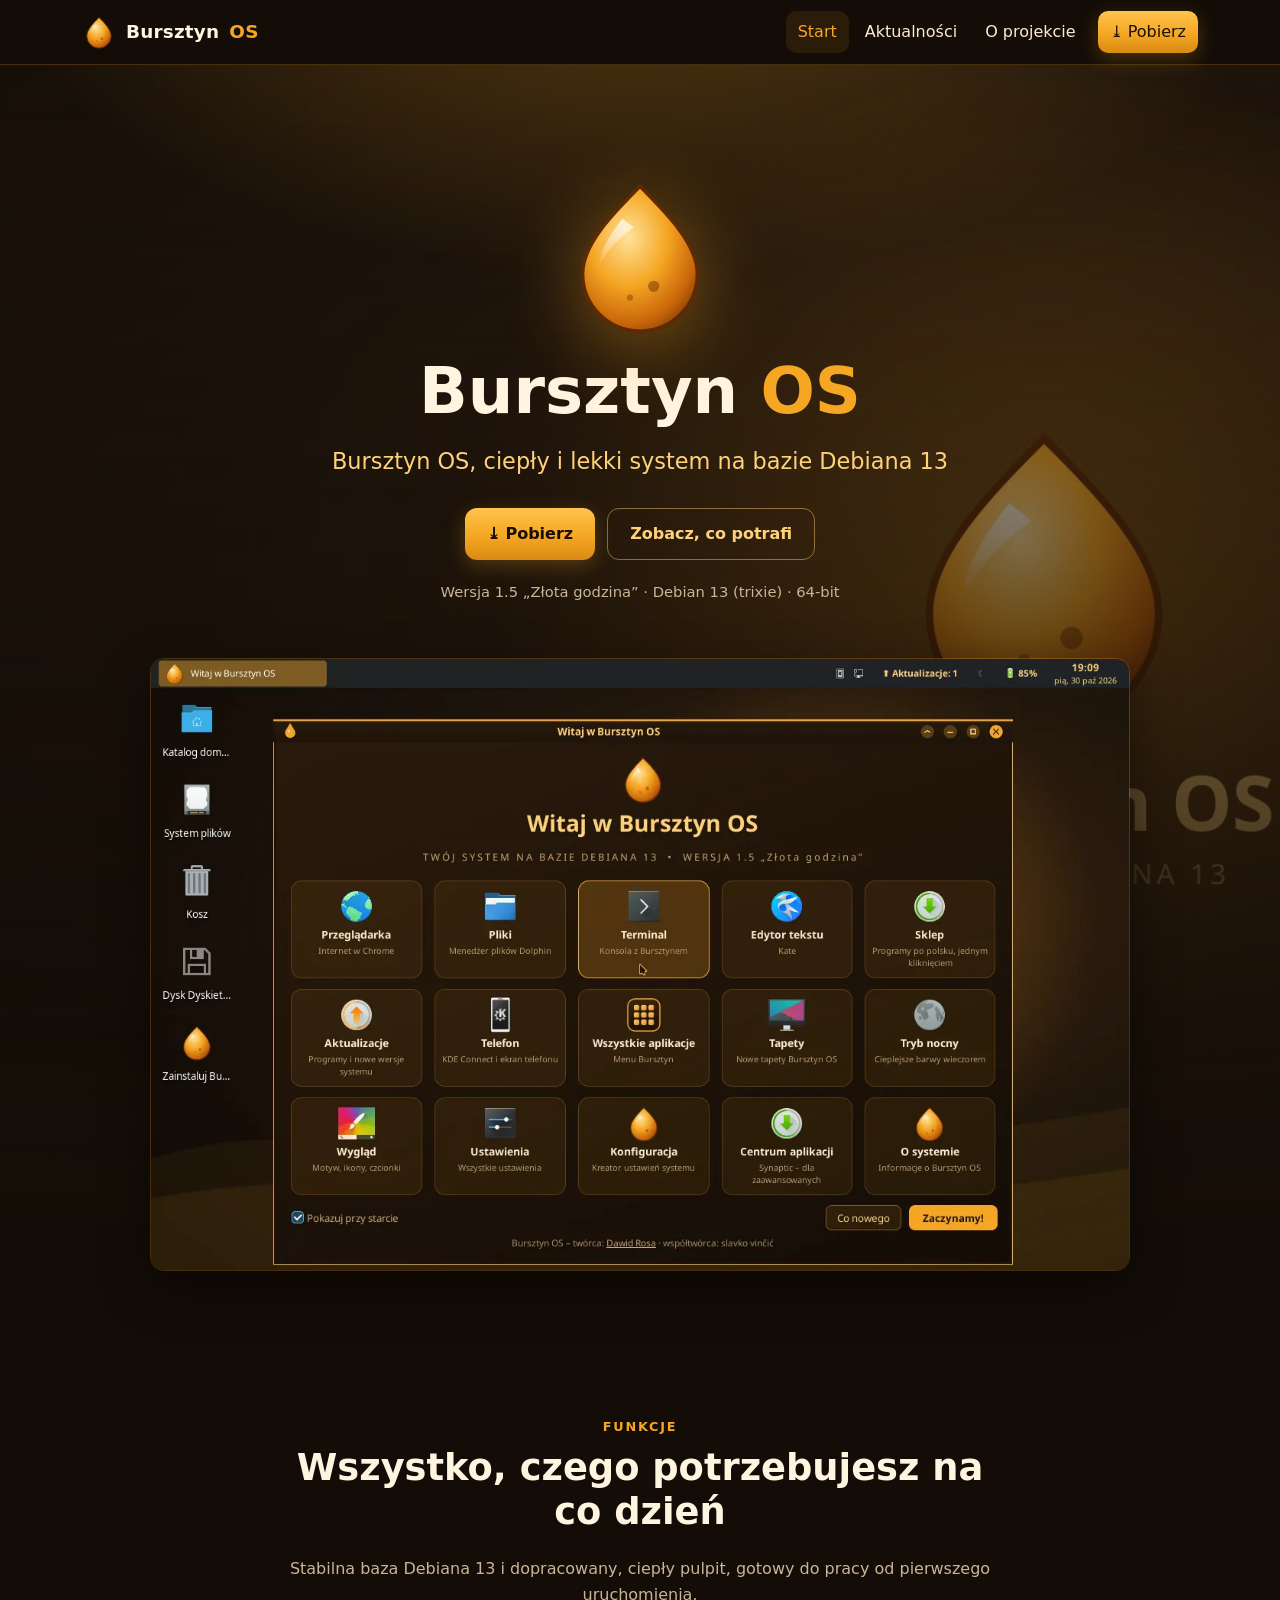
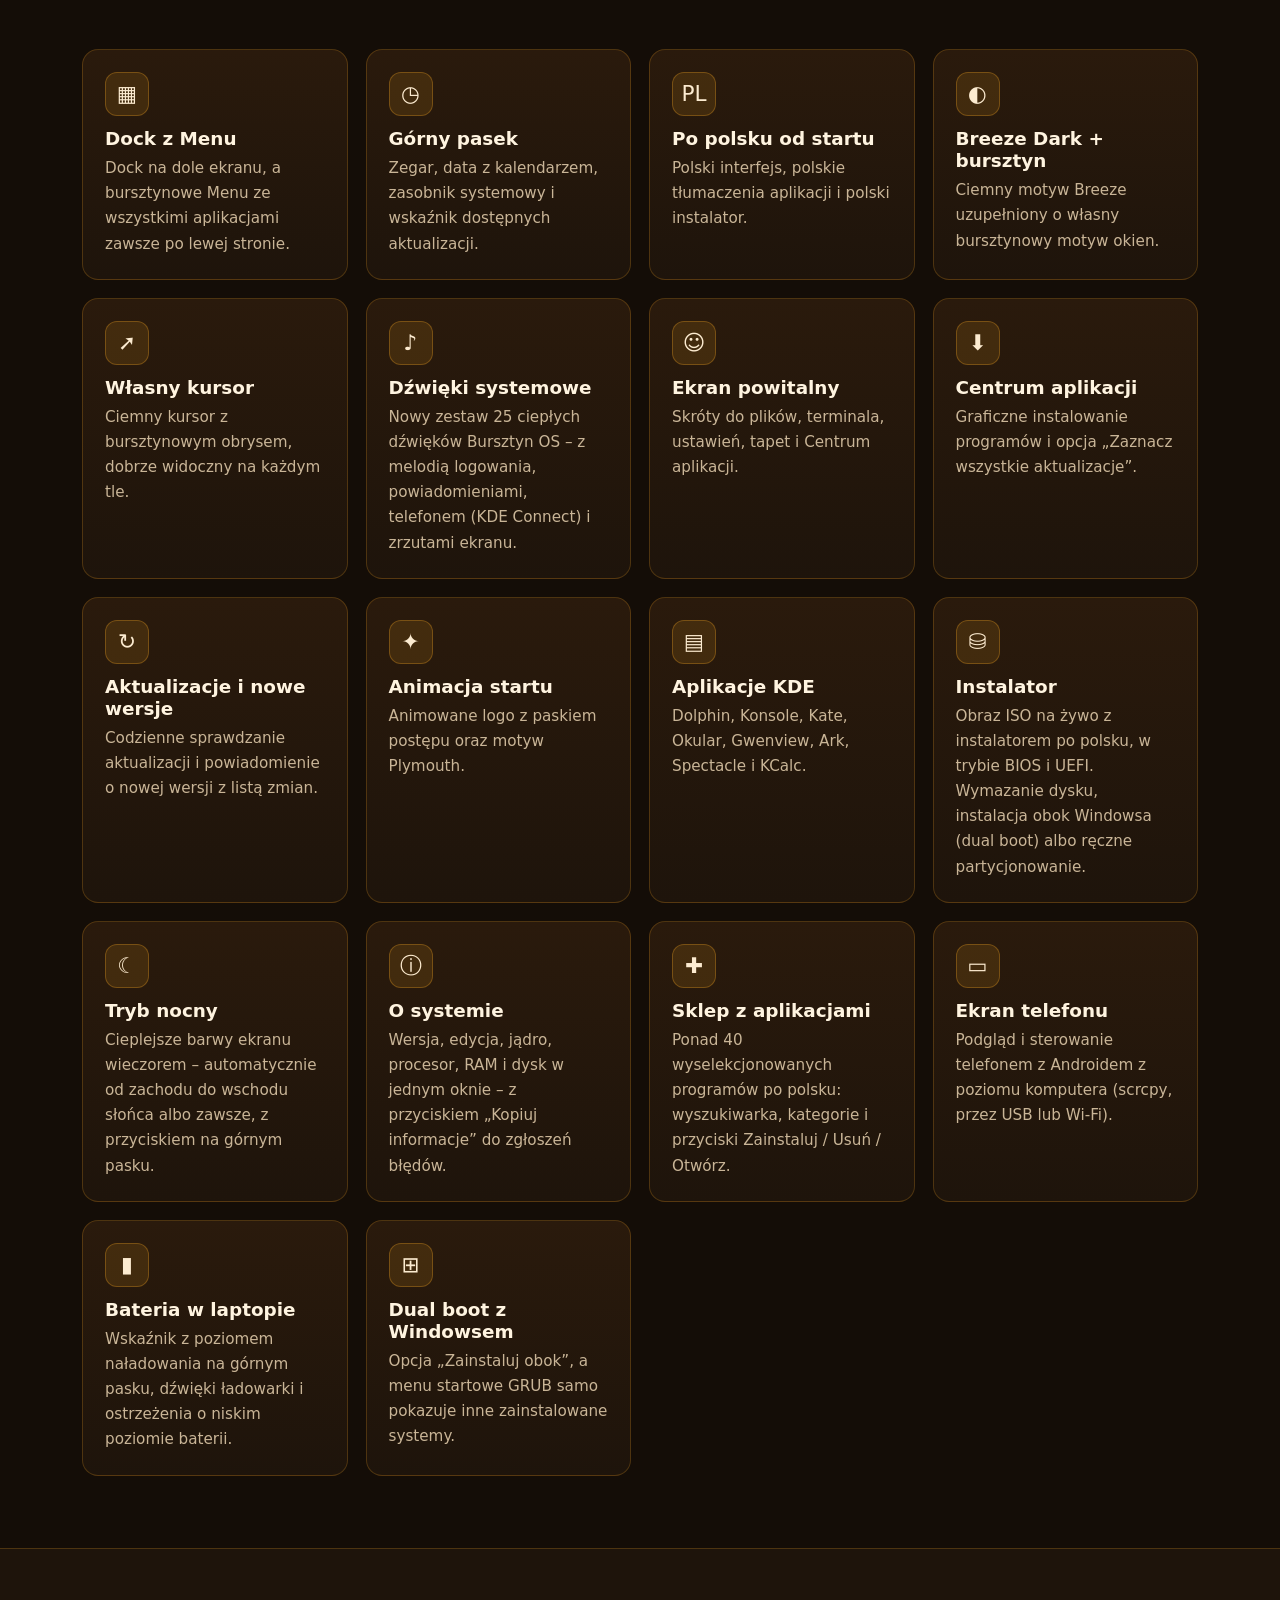
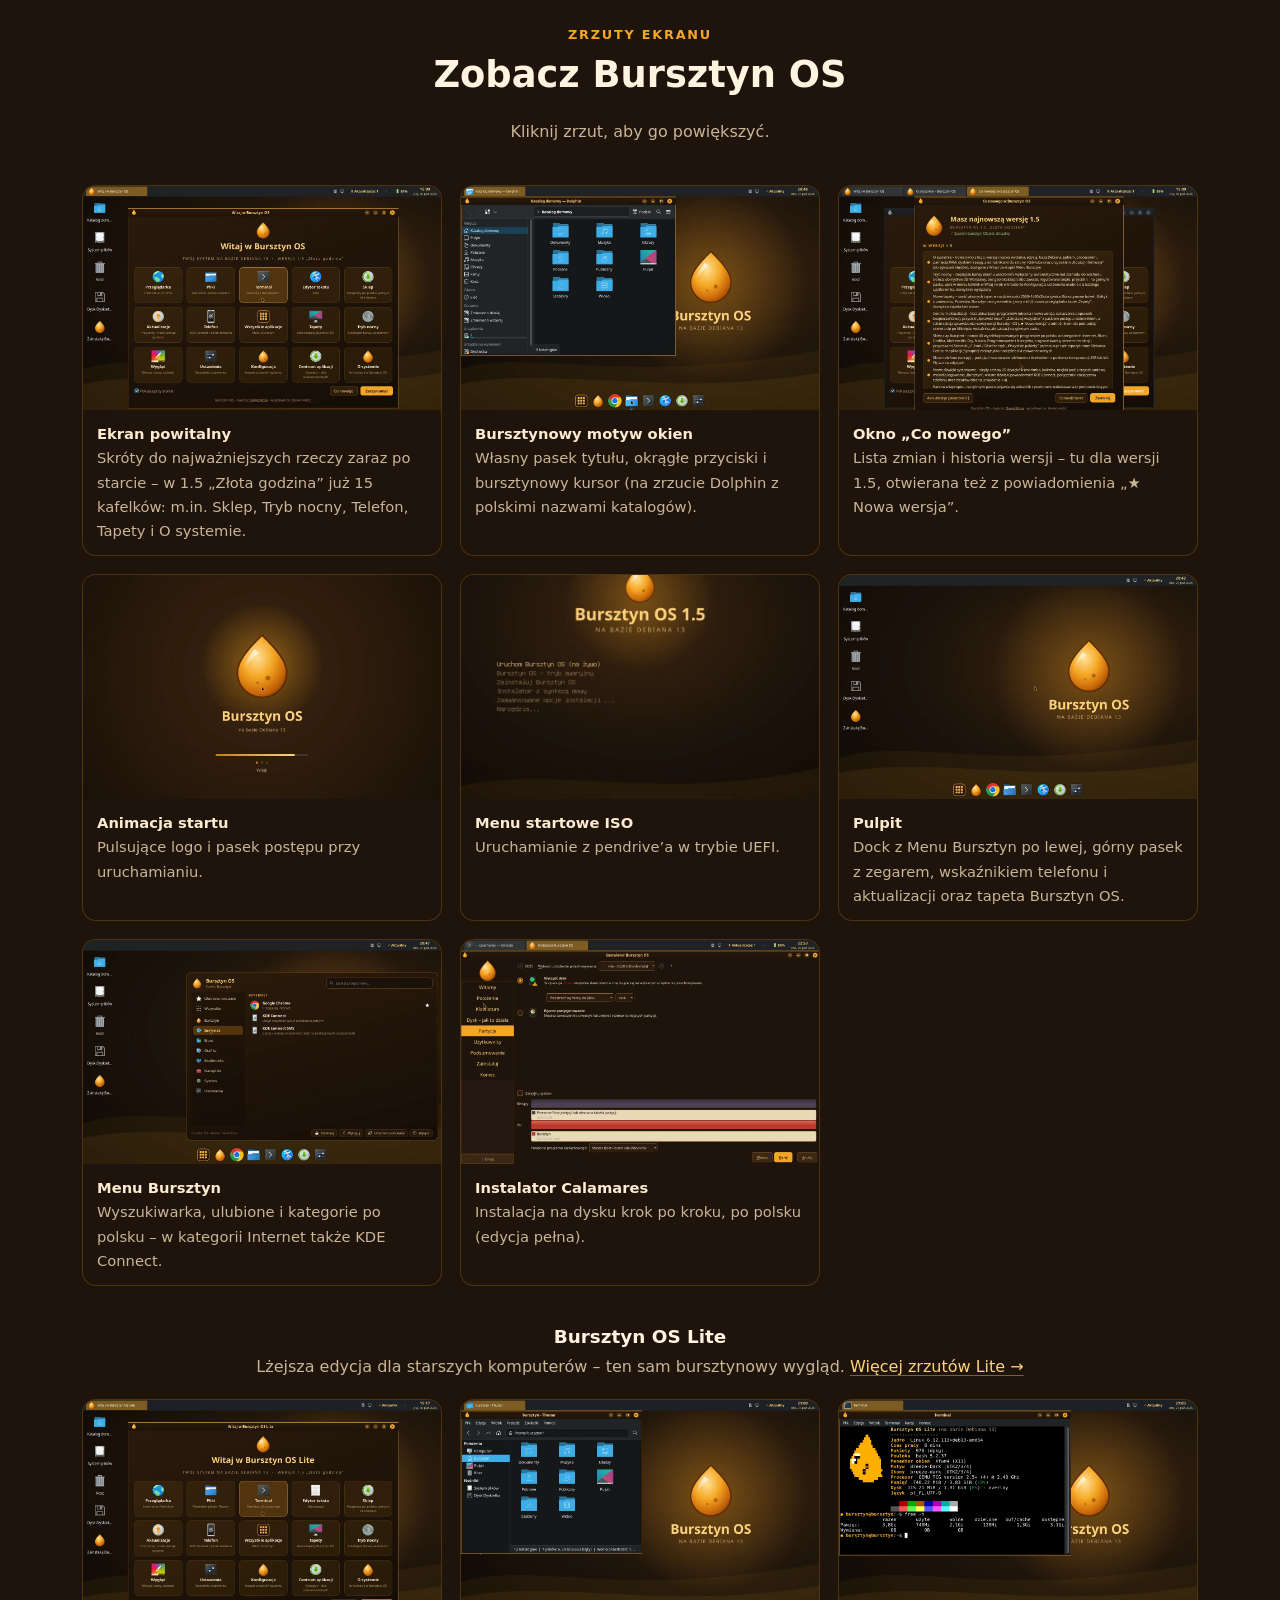
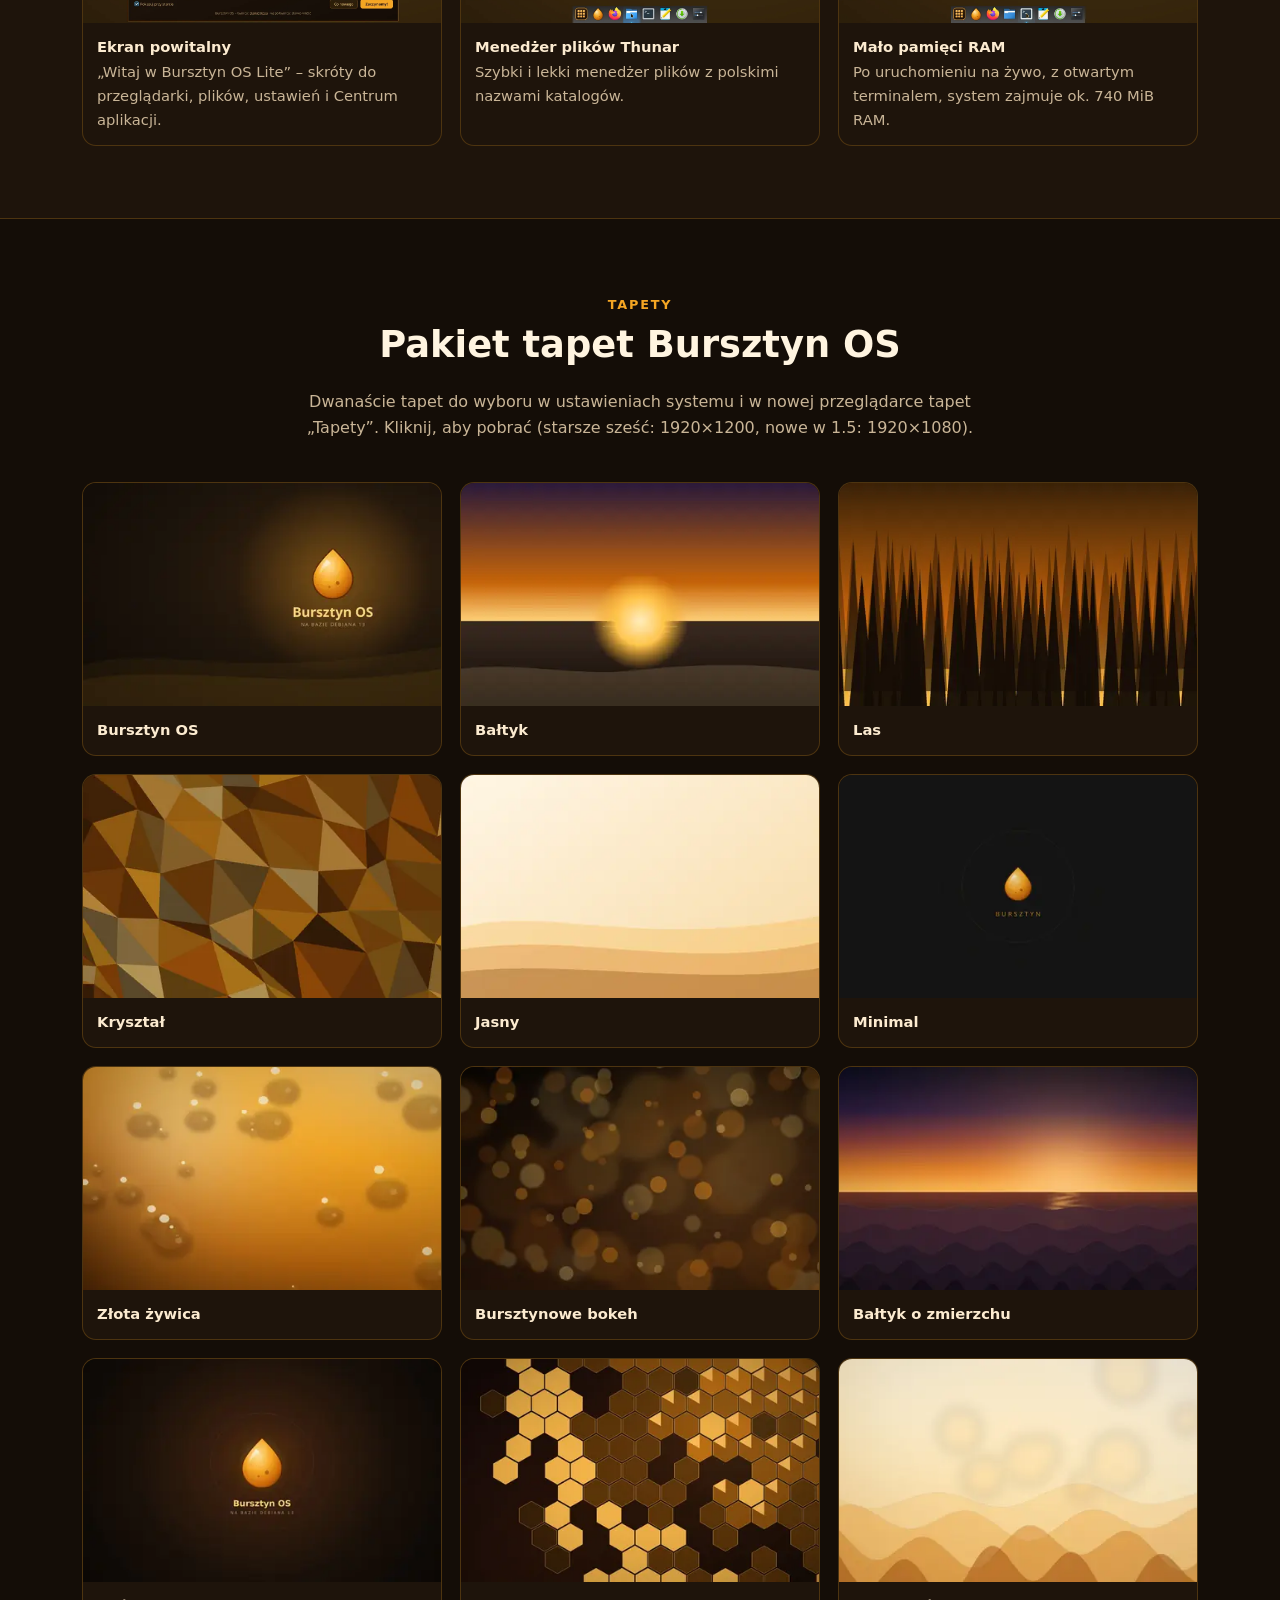
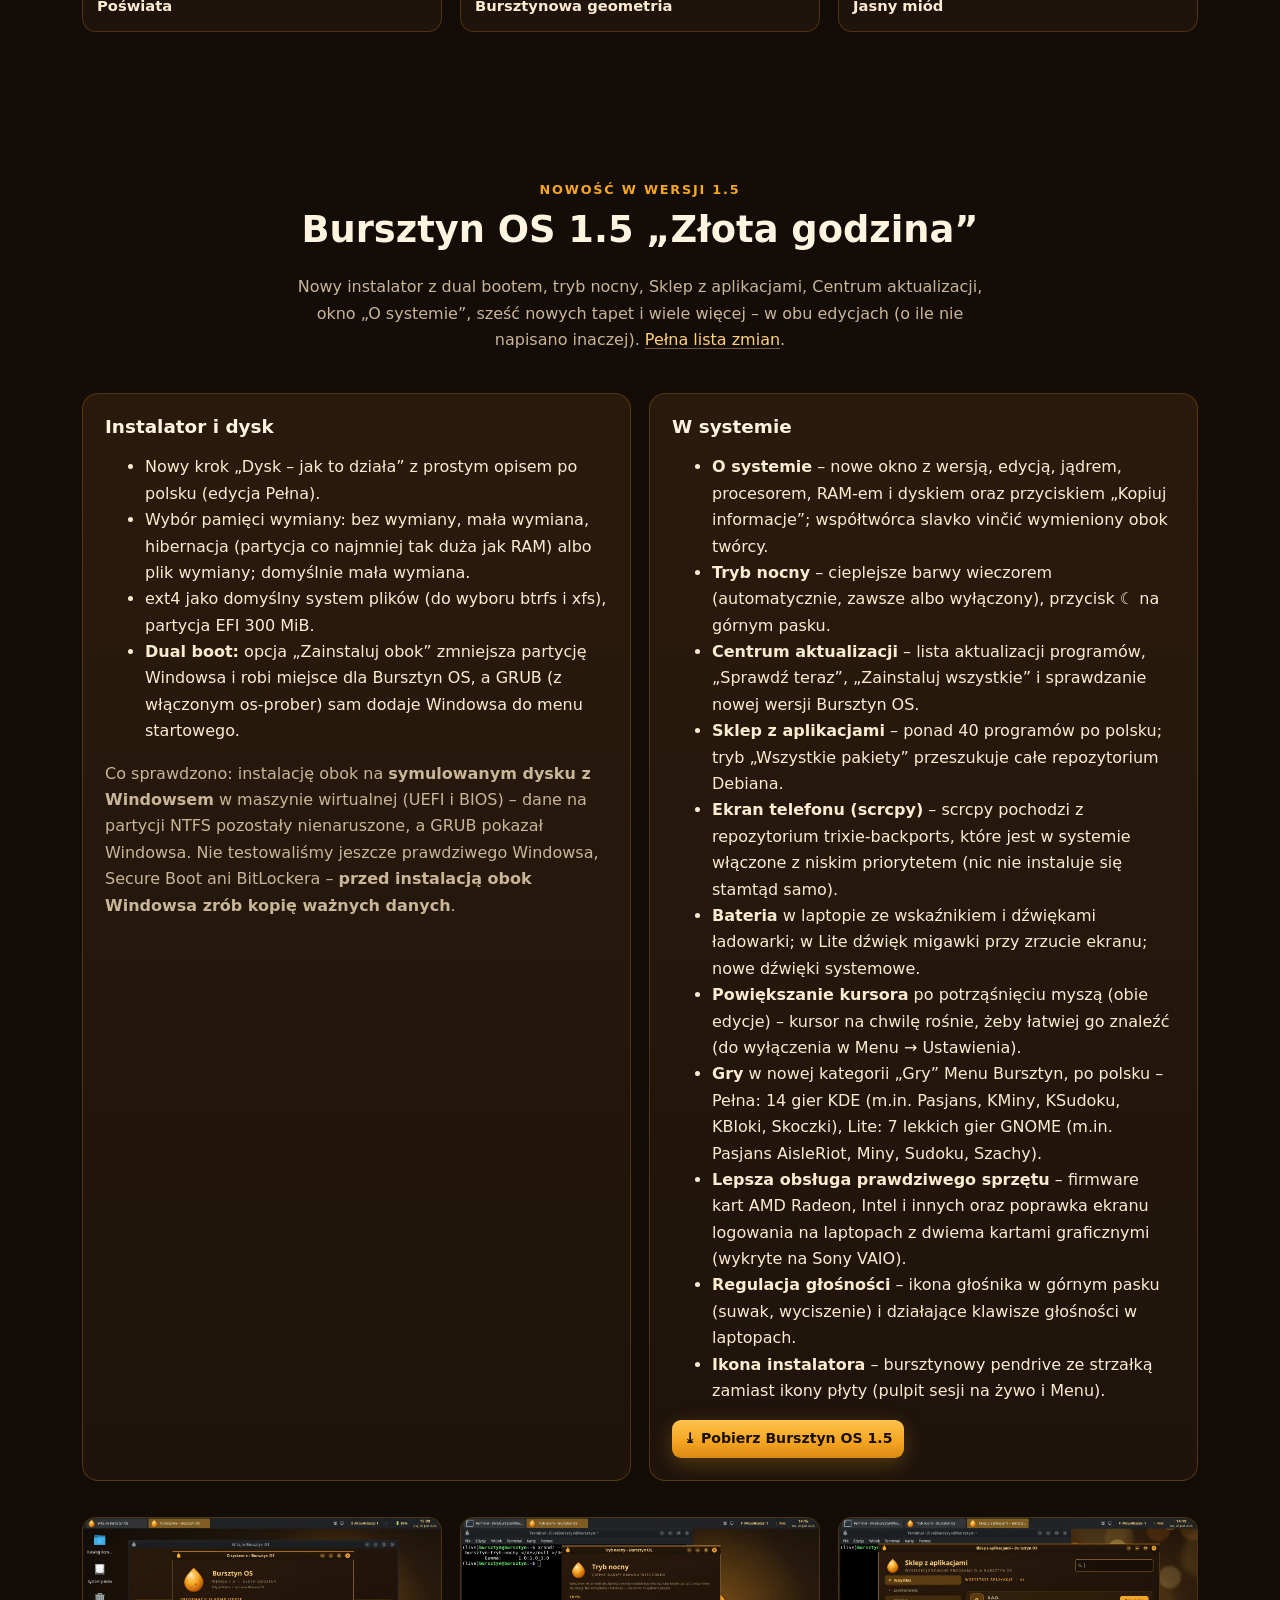
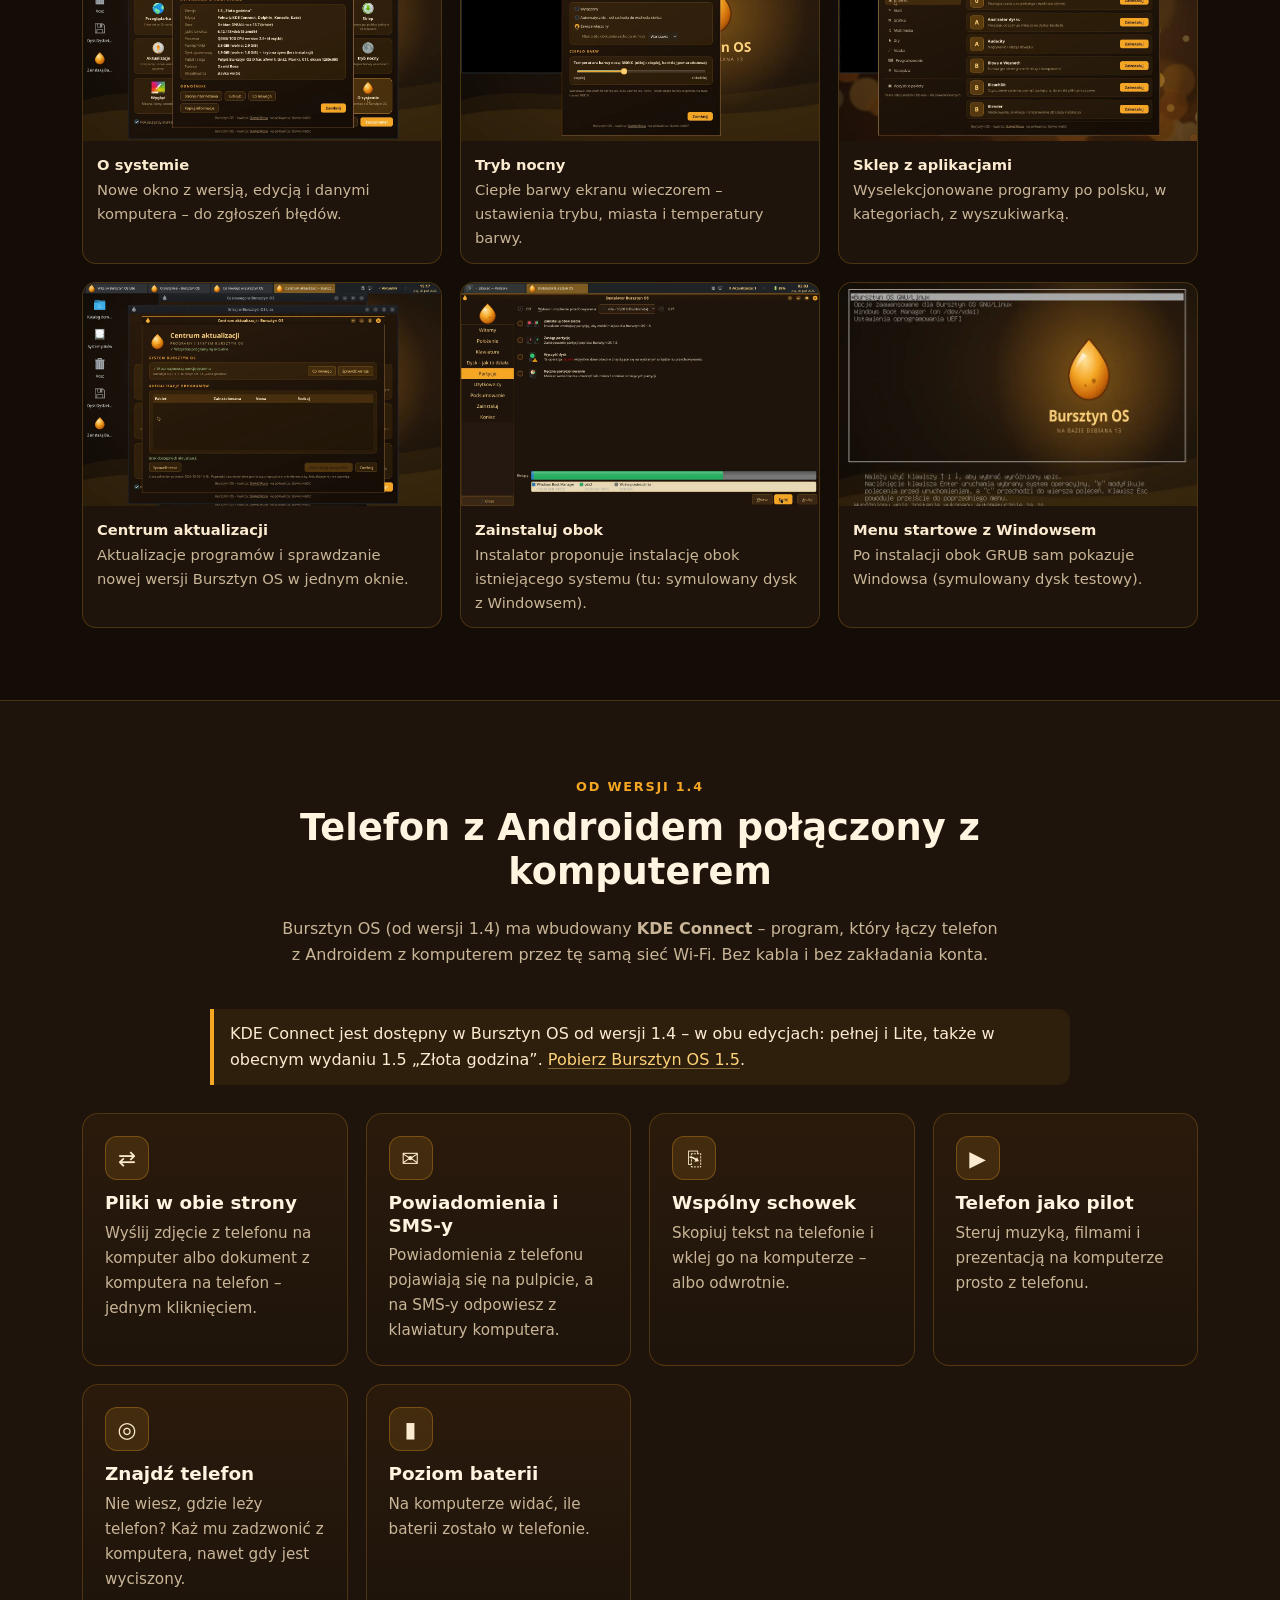
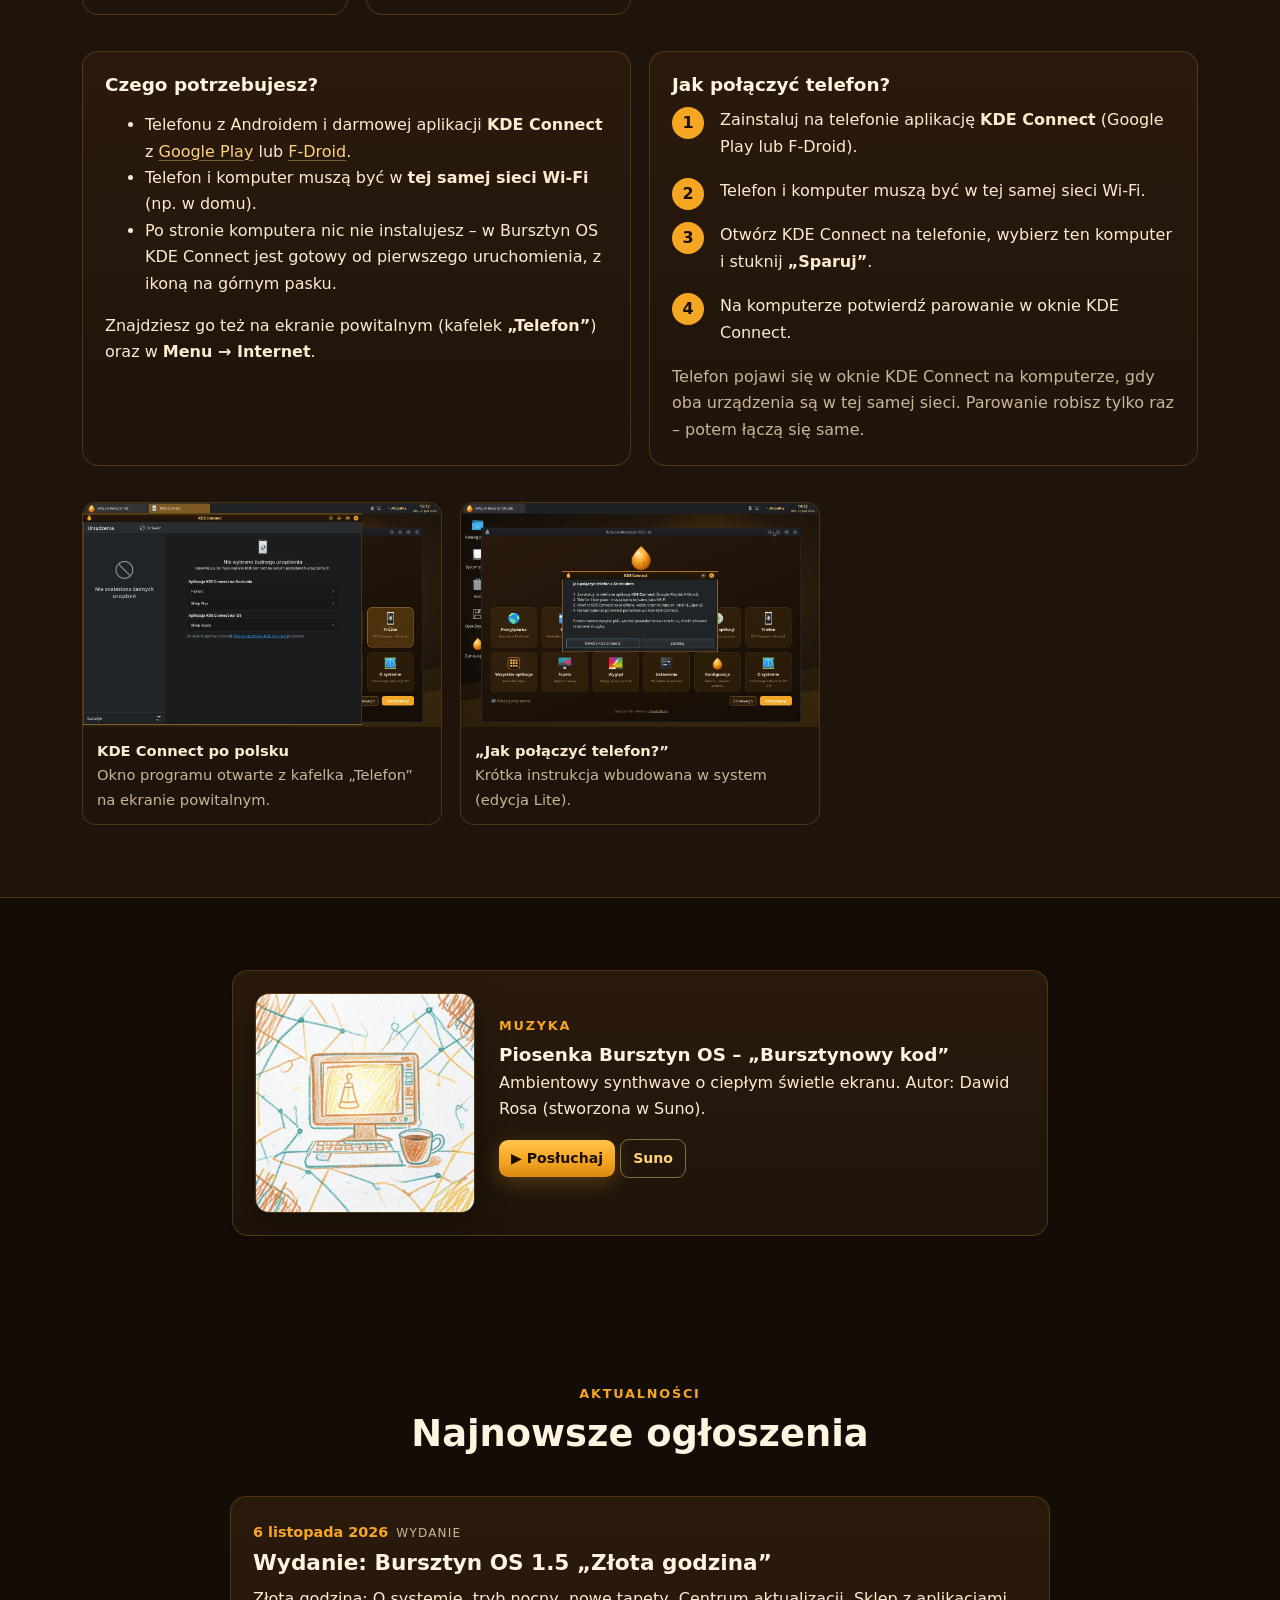
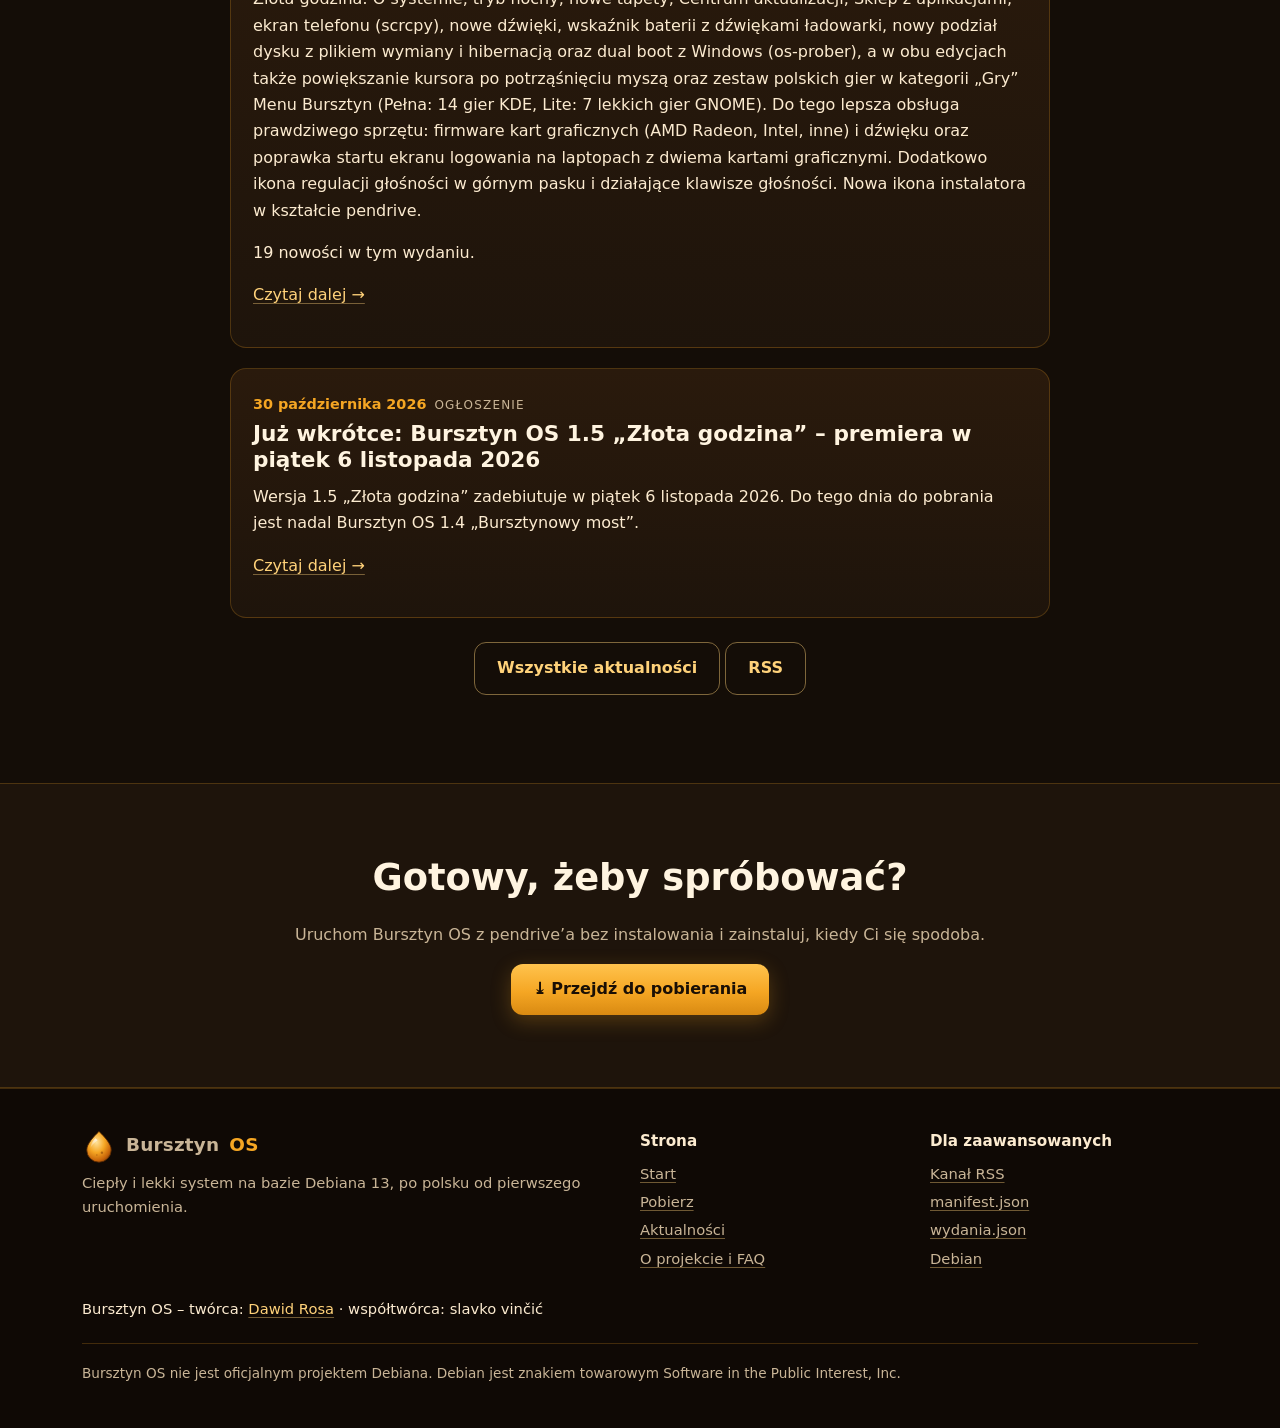
==== commit 86732915: "Bursztyn OS 1.5: nowa ikona instalatora (bursztynowy pendrive zamiast płyty) w obu edycjach; nowe su" ====
--- a/index.html
+++ b/index.html
@@ -144,6 +144,7 @@
           <li><strong>Gry</strong> w nowej kategorii „Gry” Menu Bursztyn, po polsku – Pełna: 14 gier KDE (m.in. Pasjans, KMiny, KSudoku, KBloki, Skoczki), Lite: 7 lekkich gier GNOME (m.in. Pasjans AisleRiot, Miny, Sudoku, Szachy).</li>
           <li><strong>Lepsza obsługa prawdziwego sprzętu</strong> – firmware kart AMD Radeon, Intel i innych oraz poprawka ekranu logowania na laptopach z dwiema kartami graficznymi (wykryte na Sony VAIO).</li>
           <li><strong>Regulacja głośności</strong> – ikona głośnika w górnym pasku (suwak, wyciszenie) i działające klawisze głośności w laptopach.</li>
+          <li><strong>Ikona instalatora</strong> – bursztynowy pendrive ze strzałką zamiast ikony płyty (pulpit sesji na żywo i Menu).</li>
         </ul>
         <p style="margin:0"><a class="przycisk maly" href="pobierz.html">⤓ Pobierz Bursztyn OS 1.5</a></p>
       </div>
@@ -228,8 +229,8 @@
 <article class="karta wpis" id="wydanie-1-5">
 <time datetime="2026-11-06">6 listopada 2026</time><span class="rodzaj">Wydanie</span>
 <h3><a href="aktualnosci.html#wydanie-1-5">Wydanie: Bursztyn OS 1.5 „Złota godzina”</a></h3>
-<p>Złota godzina: O systemie, tryb nocny, nowe tapety, Centrum aktualizacji, Sklep z aplikacjami, ekran telefonu (scrcpy), nowe dźwięki, wskaźnik baterii z dźwiękami ładowarki, nowy podział dysku z plikiem wymiany i hibernacją oraz dual boot z Windows (os-prober), a w obu edycjach także powiększanie kursora po potrząśnięciu myszą oraz zestaw polskich gier w kategorii „Gry” Menu Bursztyn (Pełna: 14 gier KDE, Lite: 7 lekkich gier GNOME). Do tego lepsza obsługa prawdziwego sprzętu: firmware kart graficznych (AMD Radeon, Intel, inne) i dźwięku oraz poprawka startu ekranu logowania na laptopach z dwiema kartami graficznymi. Dodatkowo ikona regulacji głośności w górnym pasku i działające klawisze głośności.</p>
-<p>18 nowości w tym wydaniu.</p>
+<p>Złota godzina: O systemie, tryb nocny, nowe tapety, Centrum aktualizacji, Sklep z aplikacjami, ekran telefonu (scrcpy), nowe dźwięki, wskaźnik baterii z dźwiękami ładowarki, nowy podział dysku z plikiem wymiany i hibernacją oraz dual boot z Windows (os-prober), a w obu edycjach także powiększanie kursora po potrząśnięciu myszą oraz zestaw polskich gier w kategorii „Gry” Menu Bursztyn (Pełna: 14 gier KDE, Lite: 7 lekkich gier GNOME). Do tego lepsza obsługa prawdziwego sprzętu: firmware kart graficznych (AMD Radeon, Intel, inne) i dźwięku oraz poprawka startu ekranu logowania na laptopach z dwiema kartami graficznymi. Dodatkowo ikona regulacji głośności w górnym pasku i działające klawisze głośności. Nowa ikona instalatora w kształcie pendrive.</p>
+<p>19 nowości w tym wydaniu.</p>
 <p><a href="aktualnosci.html#wydanie-1-5">Czytaj dalej →</a></p>
 </article>
 <!-- /GEN:NAJNOWSZE -->
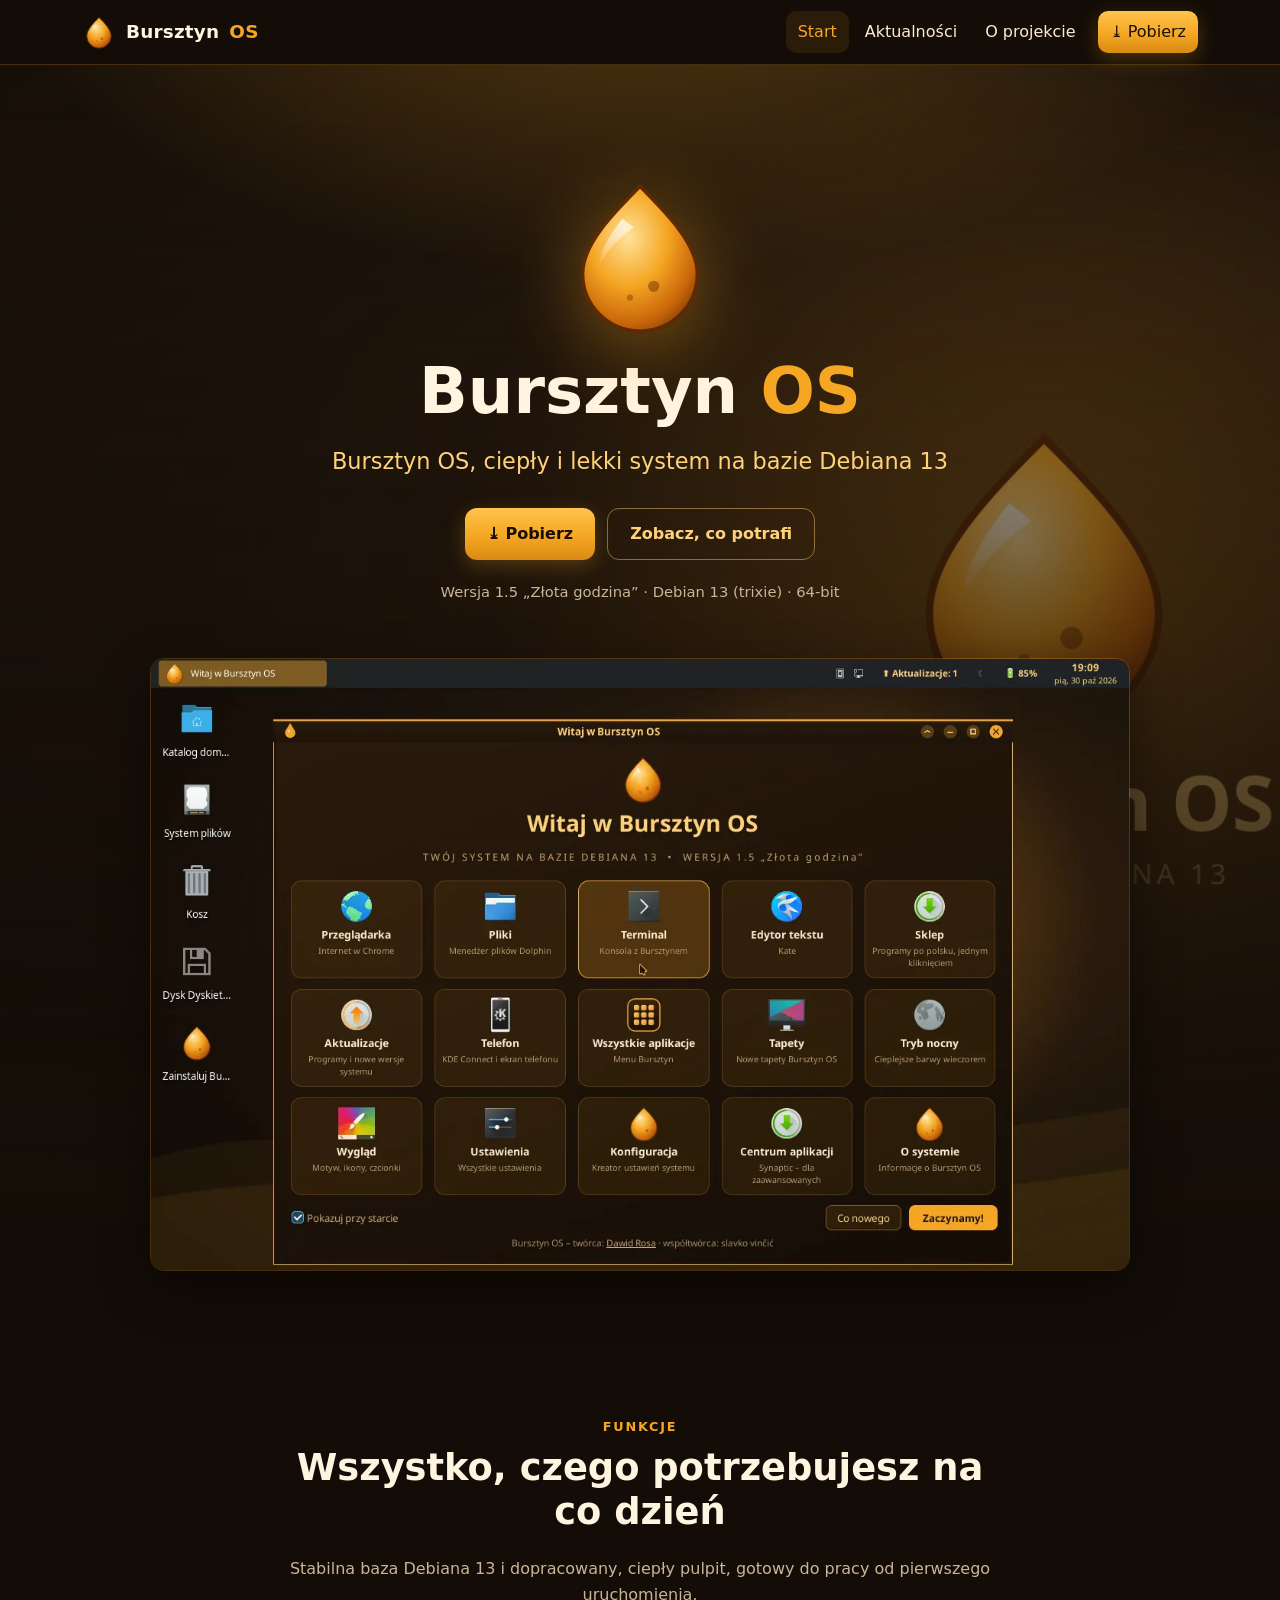
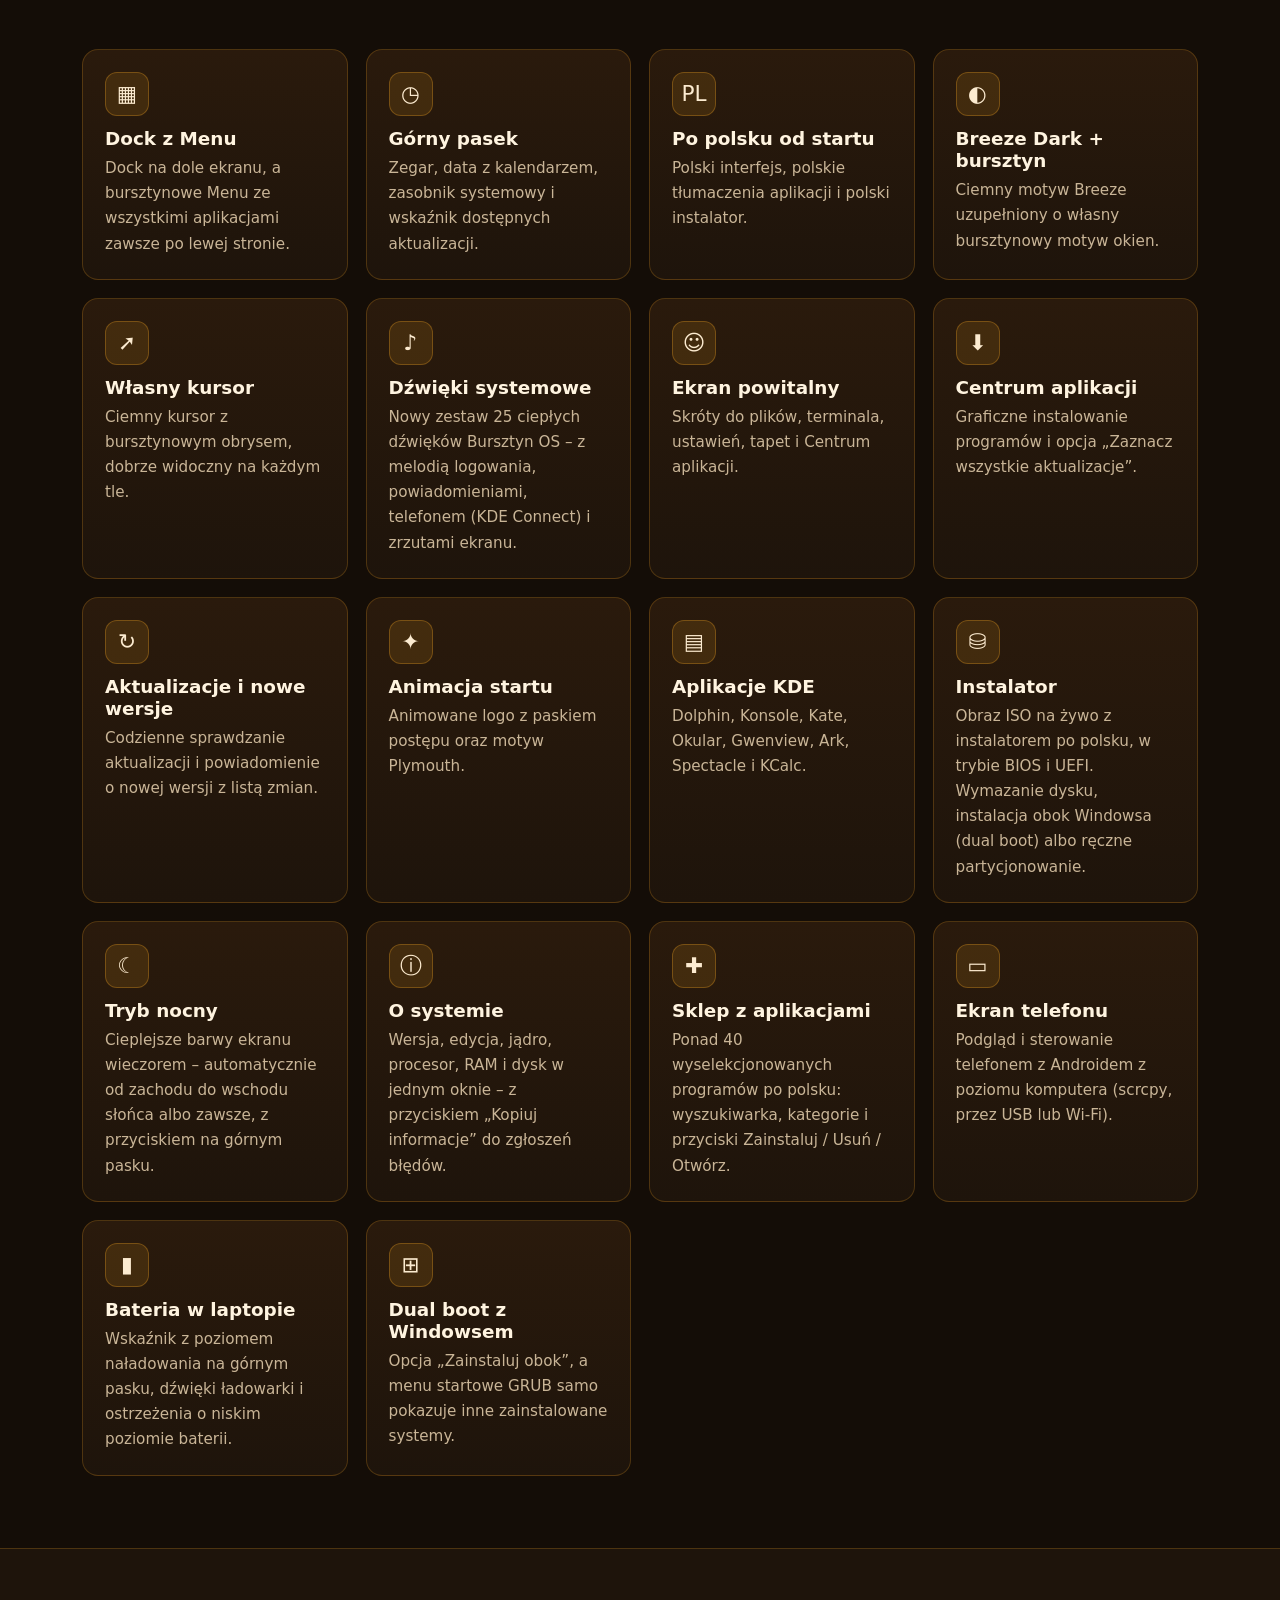
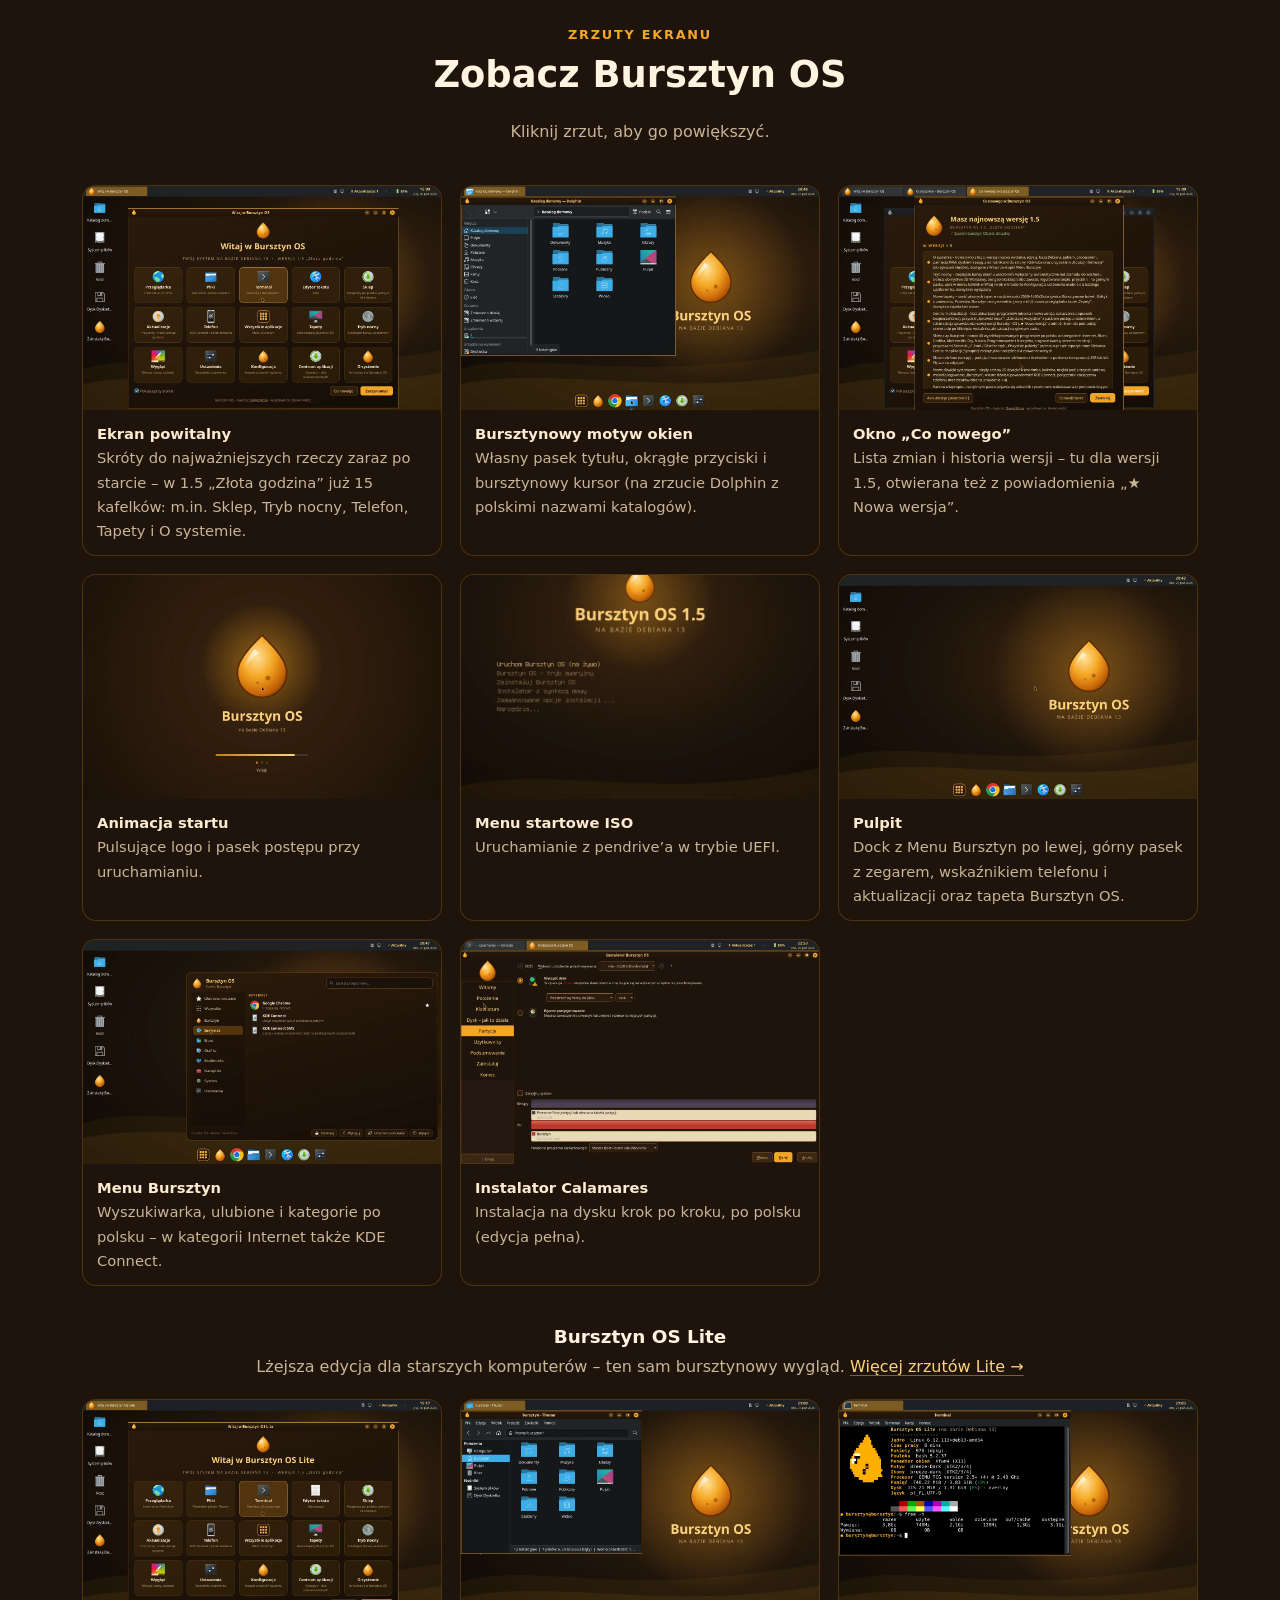
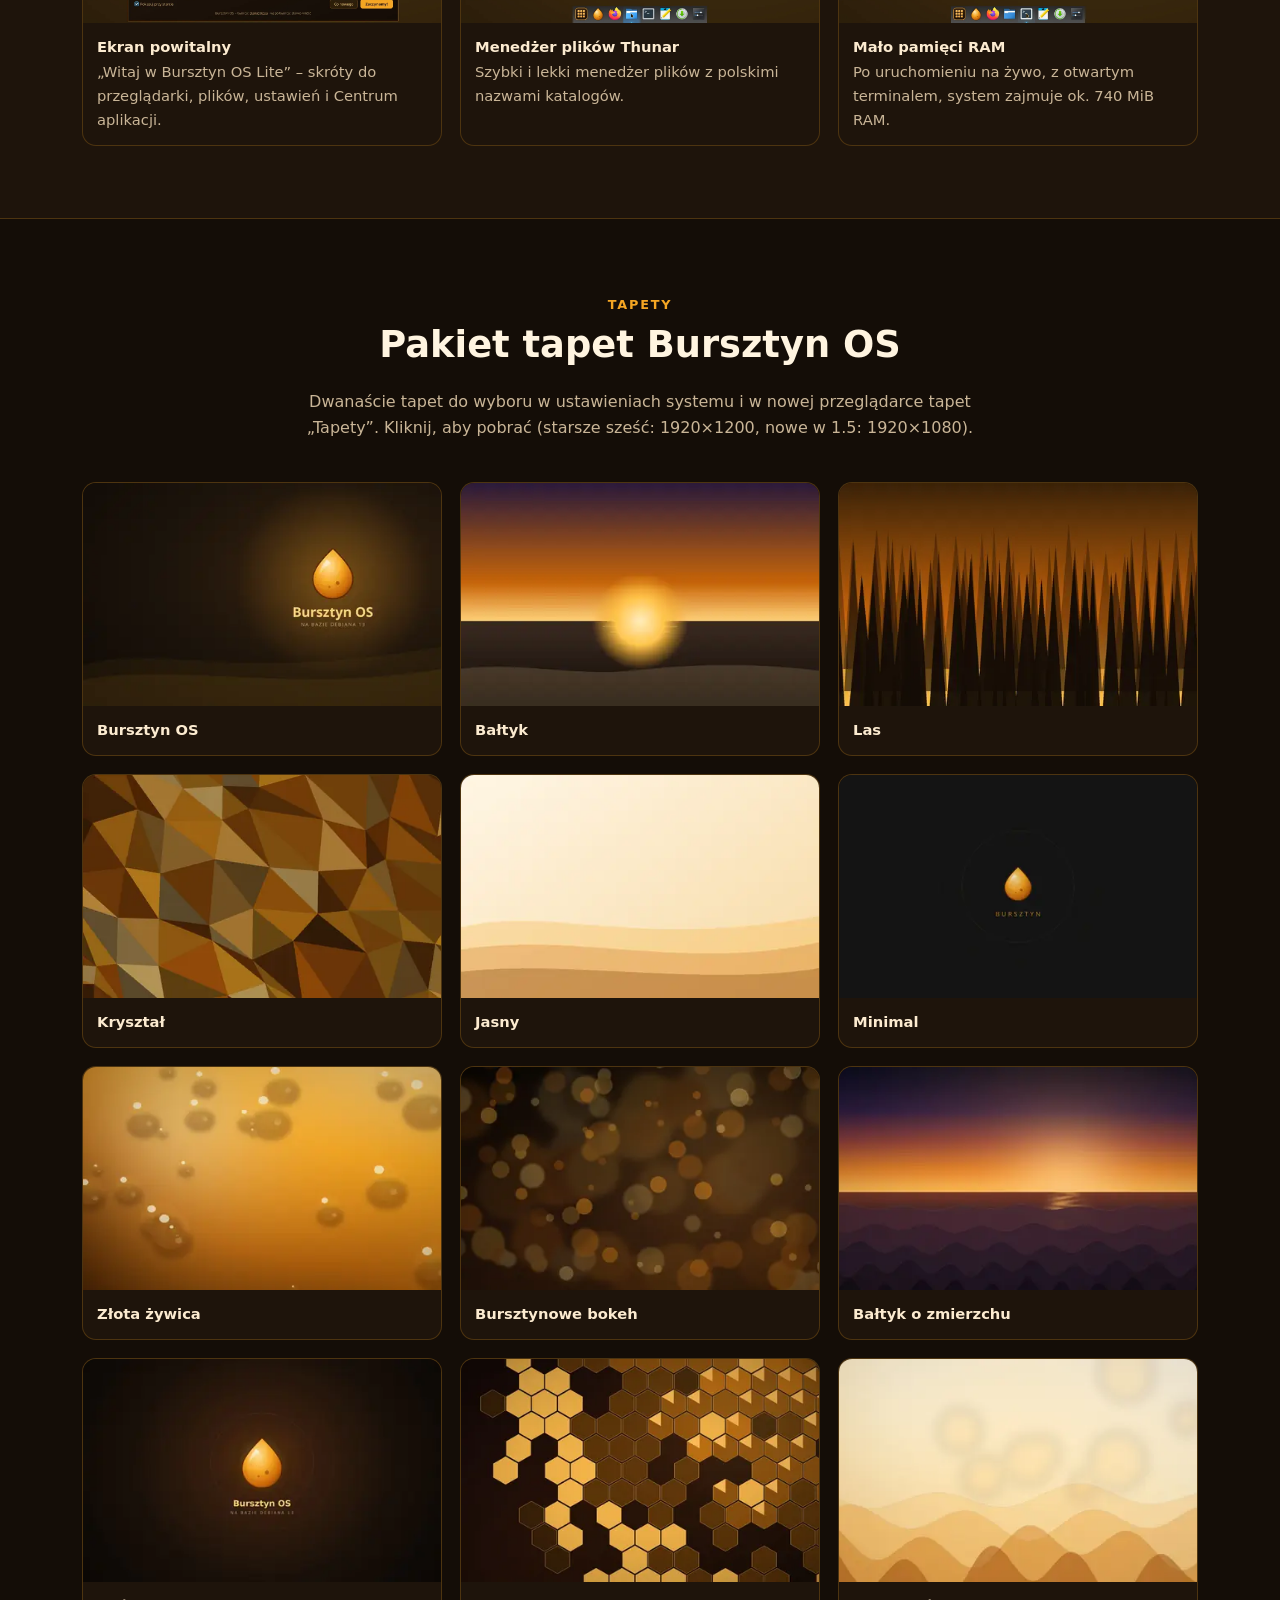
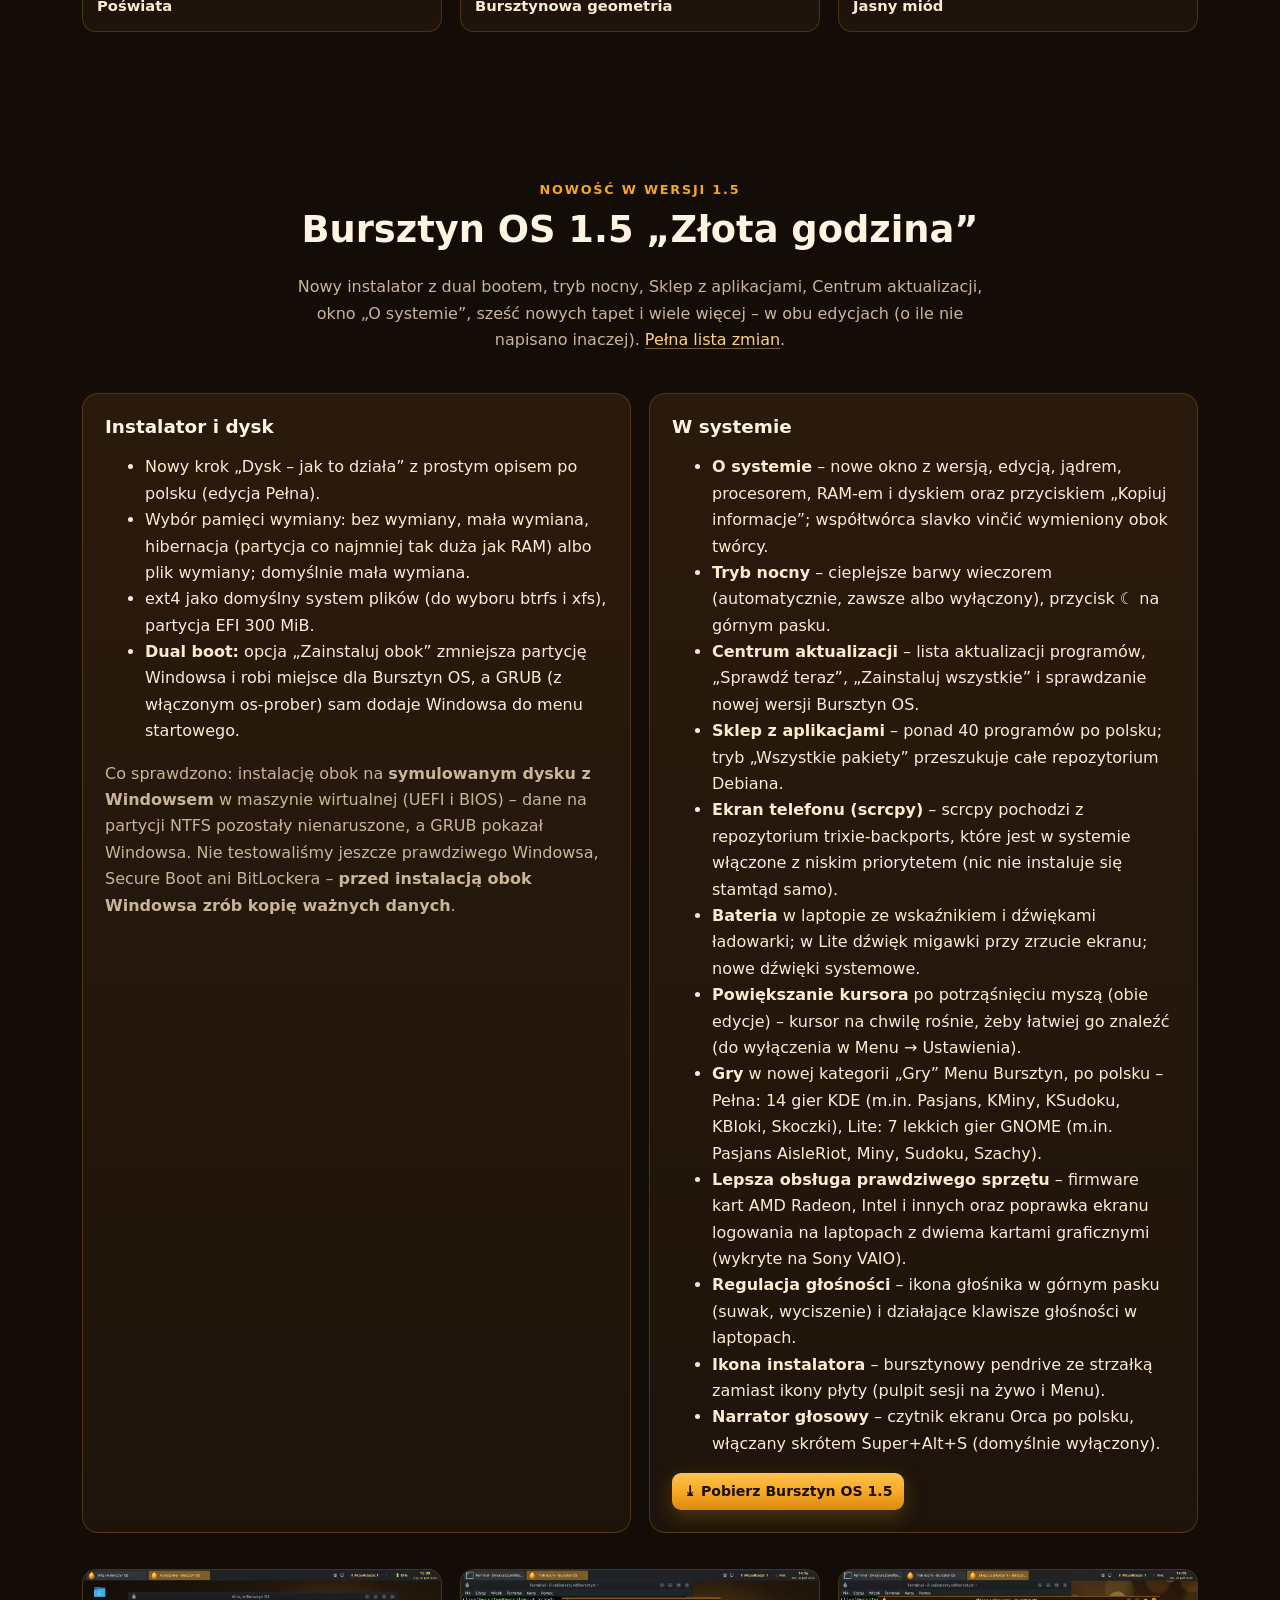
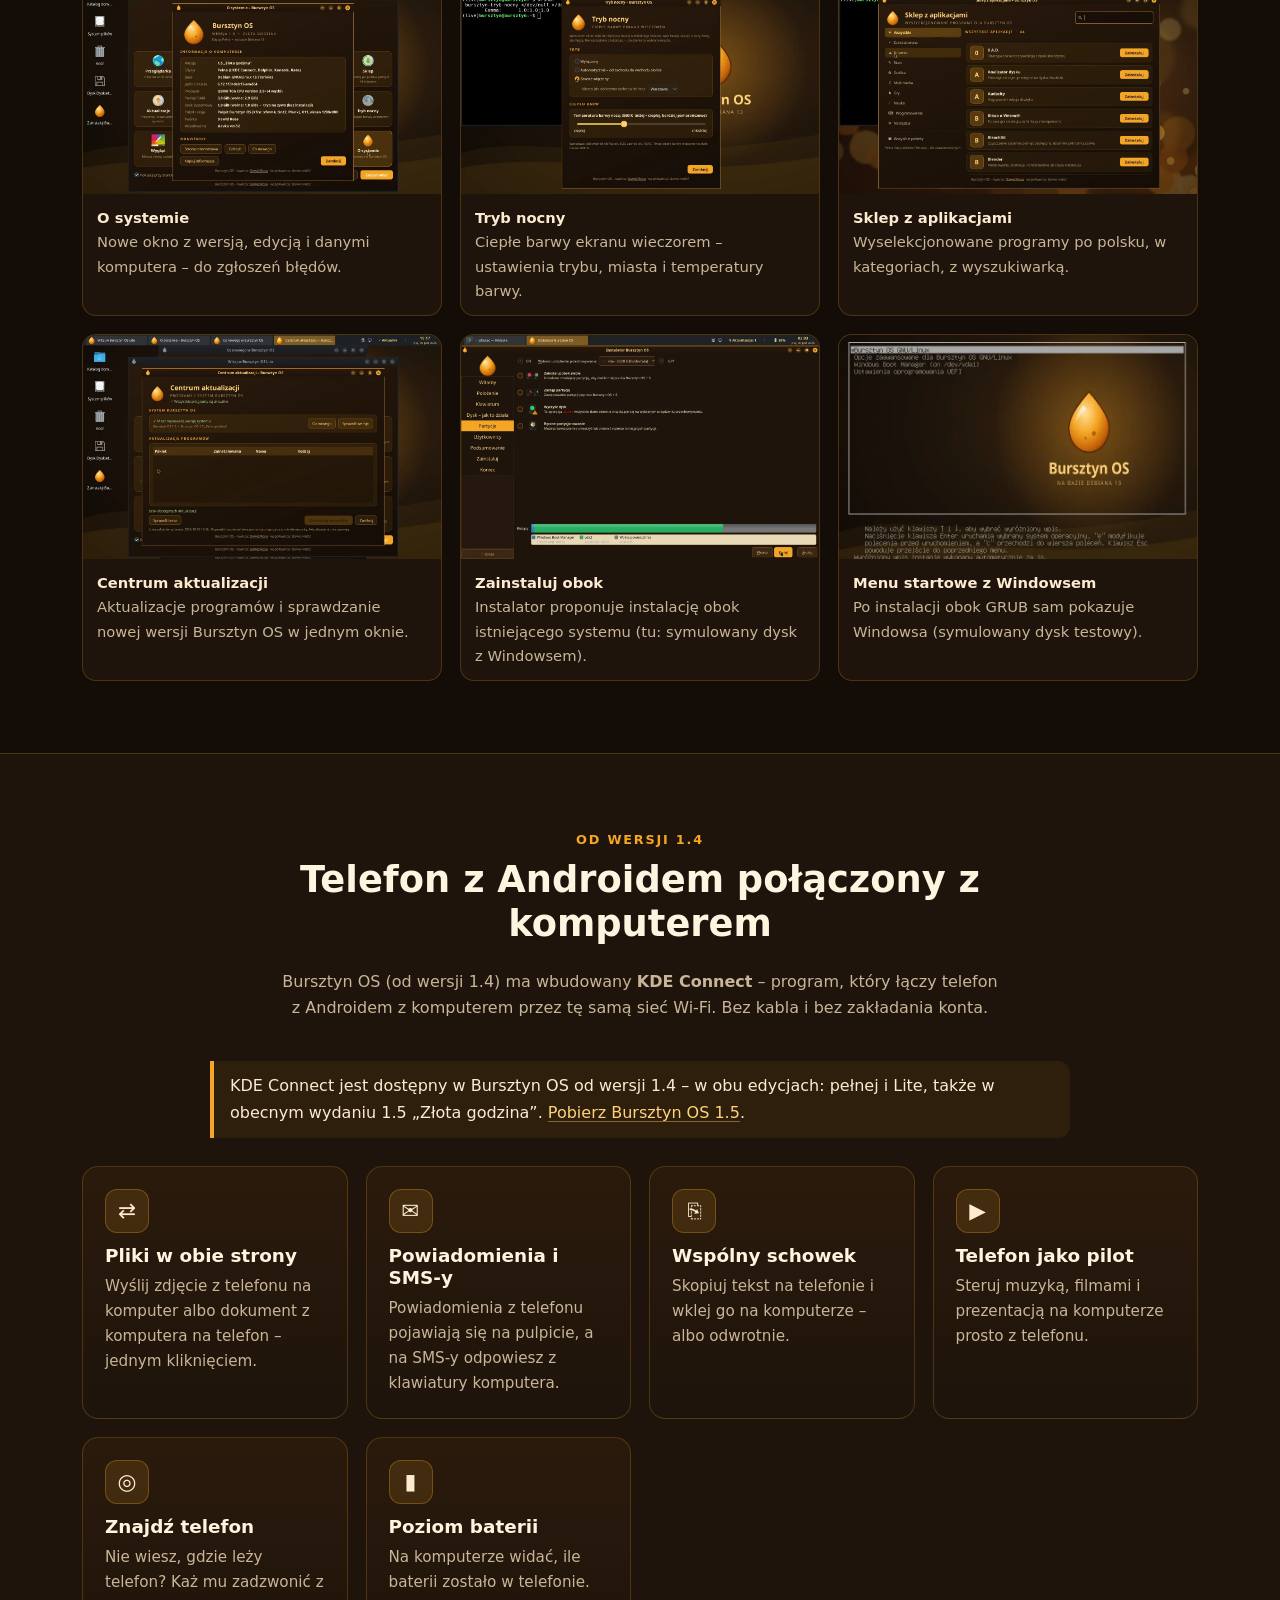
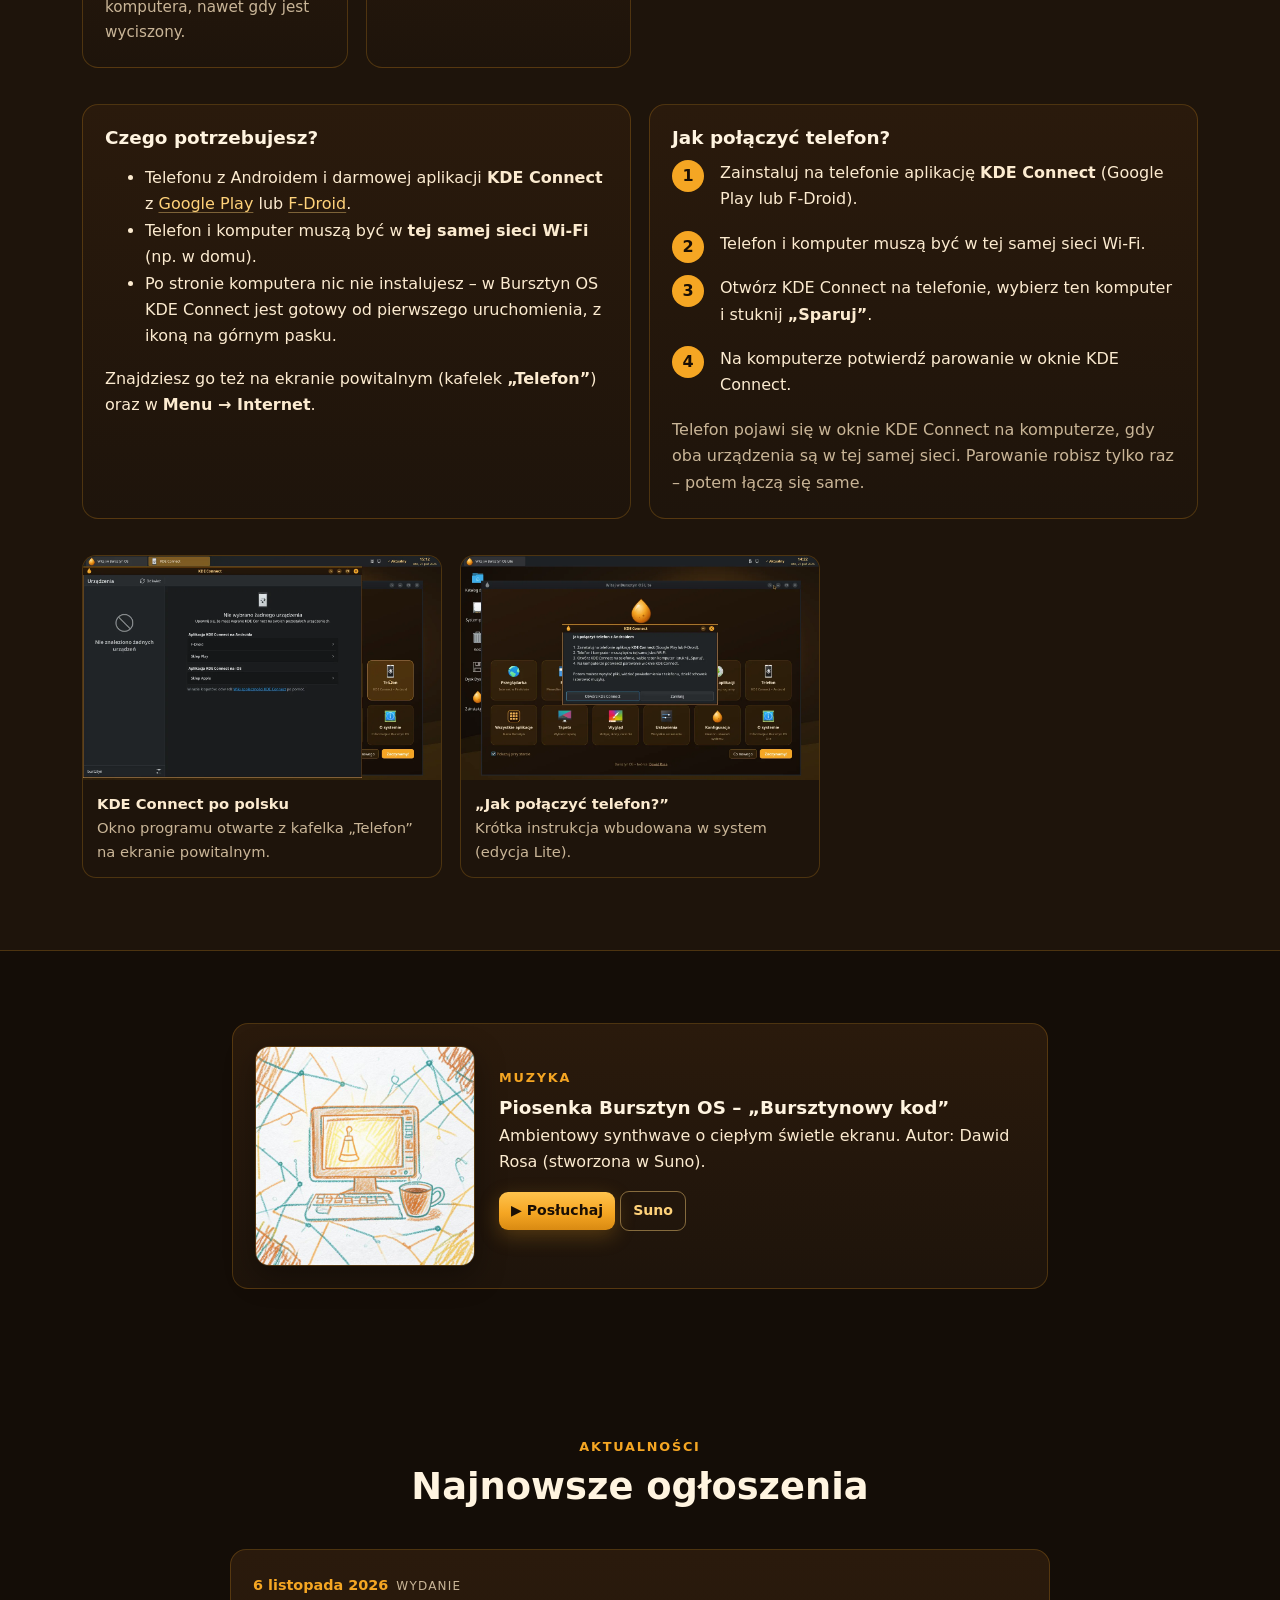
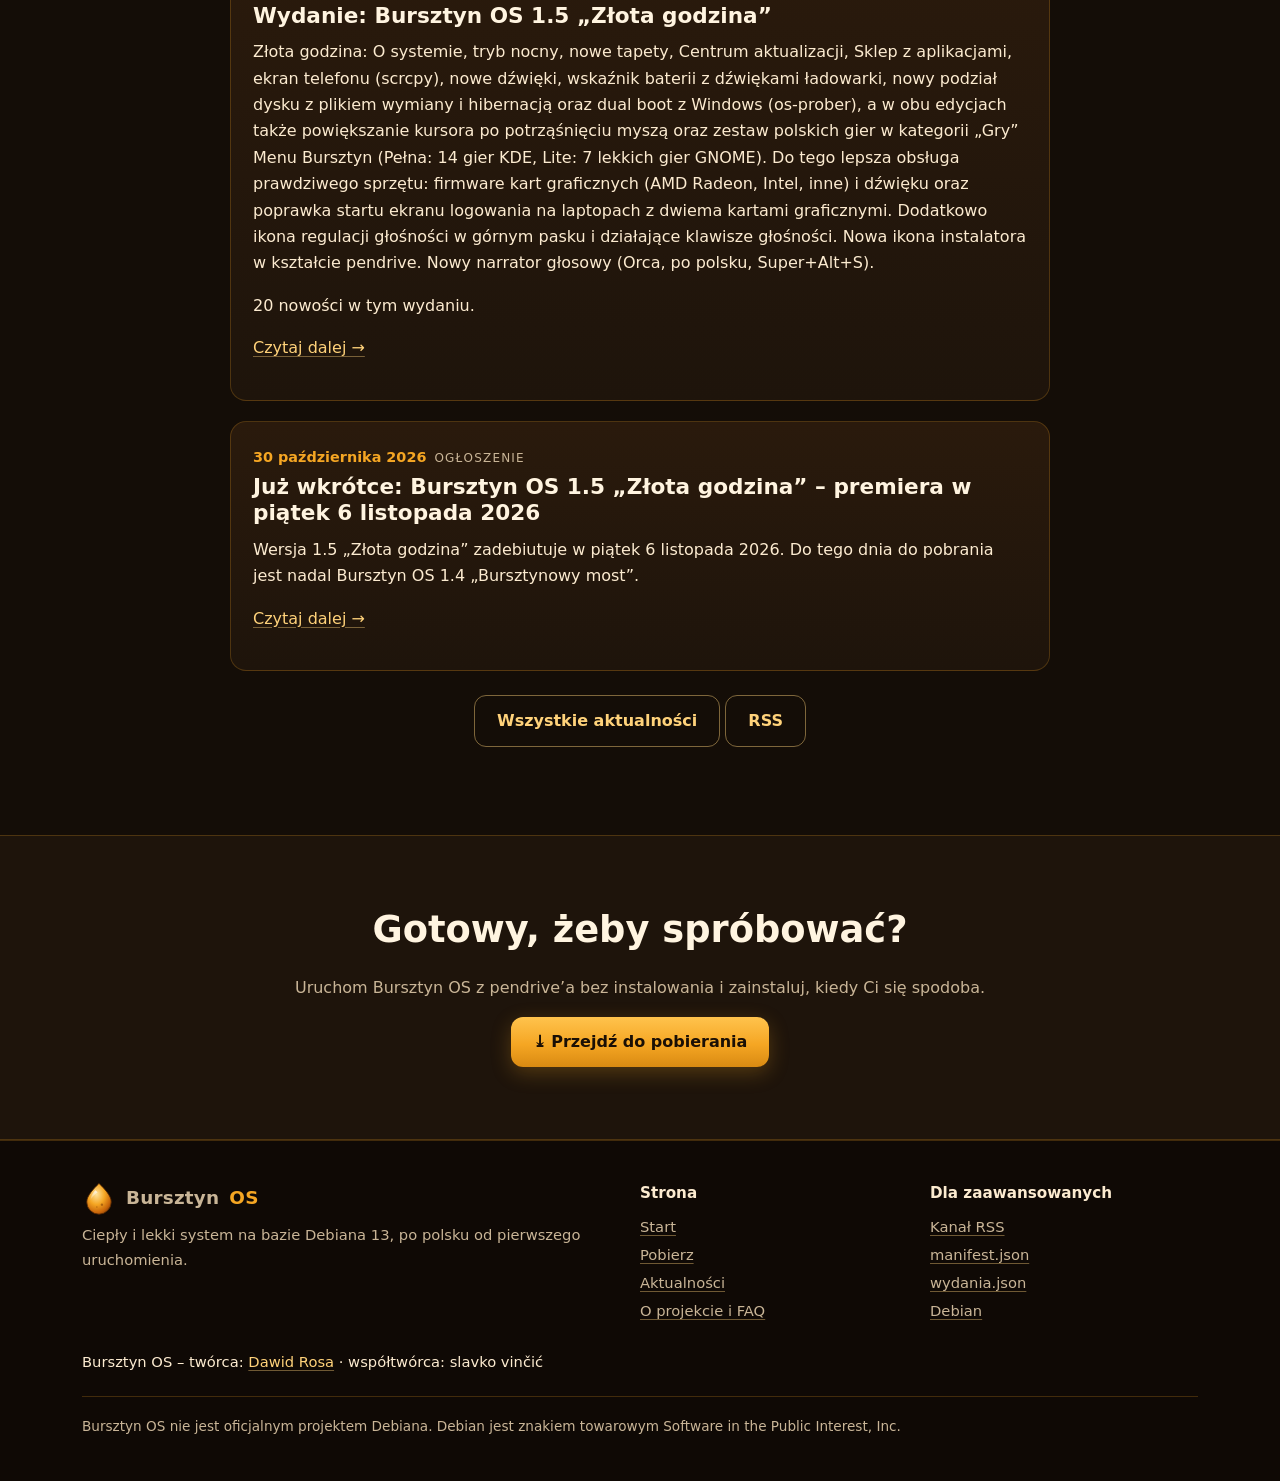
==== commit 5afac0d8: "Bursztyn OS 1.5: narrator głosowy (Orca, po polsku, Super+Alt+S) w obu edycjach, Chrome w najnowszej" ====
--- a/index.html
+++ b/index.html
@@ -145,6 +145,7 @@
           <li><strong>Lepsza obsługa prawdziwego sprzętu</strong> – firmware kart AMD Radeon, Intel i innych oraz poprawka ekranu logowania na laptopach z dwiema kartami graficznymi (wykryte na Sony VAIO).</li>
           <li><strong>Regulacja głośności</strong> – ikona głośnika w górnym pasku (suwak, wyciszenie) i działające klawisze głośności w laptopach.</li>
           <li><strong>Ikona instalatora</strong> – bursztynowy pendrive ze strzałką zamiast ikony płyty (pulpit sesji na żywo i Menu).</li>
+          <li><strong>Narrator głosowy</strong> – czytnik ekranu Orca po polsku, włączany skrótem Super+Alt+S (domyślnie wyłączony).</li>
         </ul>
         <p style="margin:0"><a class="przycisk maly" href="pobierz.html">⤓ Pobierz Bursztyn OS 1.5</a></p>
       </div>
@@ -229,8 +230,8 @@
 <article class="karta wpis" id="wydanie-1-5">
 <time datetime="2026-11-06">6 listopada 2026</time><span class="rodzaj">Wydanie</span>
 <h3><a href="aktualnosci.html#wydanie-1-5">Wydanie: Bursztyn OS 1.5 „Złota godzina”</a></h3>
-<p>Złota godzina: O systemie, tryb nocny, nowe tapety, Centrum aktualizacji, Sklep z aplikacjami, ekran telefonu (scrcpy), nowe dźwięki, wskaźnik baterii z dźwiękami ładowarki, nowy podział dysku z plikiem wymiany i hibernacją oraz dual boot z Windows (os-prober), a w obu edycjach także powiększanie kursora po potrząśnięciu myszą oraz zestaw polskich gier w kategorii „Gry” Menu Bursztyn (Pełna: 14 gier KDE, Lite: 7 lekkich gier GNOME). Do tego lepsza obsługa prawdziwego sprzętu: firmware kart graficznych (AMD Radeon, Intel, inne) i dźwięku oraz poprawka startu ekranu logowania na laptopach z dwiema kartami graficznymi. Dodatkowo ikona regulacji głośności w górnym pasku i działające klawisze głośności. Nowa ikona instalatora w kształcie pendrive.</p>
-<p>19 nowości w tym wydaniu.</p>
+<p>Złota godzina: O systemie, tryb nocny, nowe tapety, Centrum aktualizacji, Sklep z aplikacjami, ekran telefonu (scrcpy), nowe dźwięki, wskaźnik baterii z dźwiękami ładowarki, nowy podział dysku z plikiem wymiany i hibernacją oraz dual boot z Windows (os-prober), a w obu edycjach także powiększanie kursora po potrząśnięciu myszą oraz zestaw polskich gier w kategorii „Gry” Menu Bursztyn (Pełna: 14 gier KDE, Lite: 7 lekkich gier GNOME). Do tego lepsza obsługa prawdziwego sprzętu: firmware kart graficznych (AMD Radeon, Intel, inne) i dźwięku oraz poprawka startu ekranu logowania na laptopach z dwiema kartami graficznymi. Dodatkowo ikona regulacji głośności w górnym pasku i działające klawisze głośności. Nowa ikona instalatora w kształcie pendrive. Nowy narrator głosowy (Orca, po polsku, Super+Alt+S).</p>
+<p>20 nowości w tym wydaniu.</p>
 <p><a href="aktualnosci.html#wydanie-1-5">Czytaj dalej →</a></p>
 </article>
 <!-- /GEN:NAJNOWSZE -->
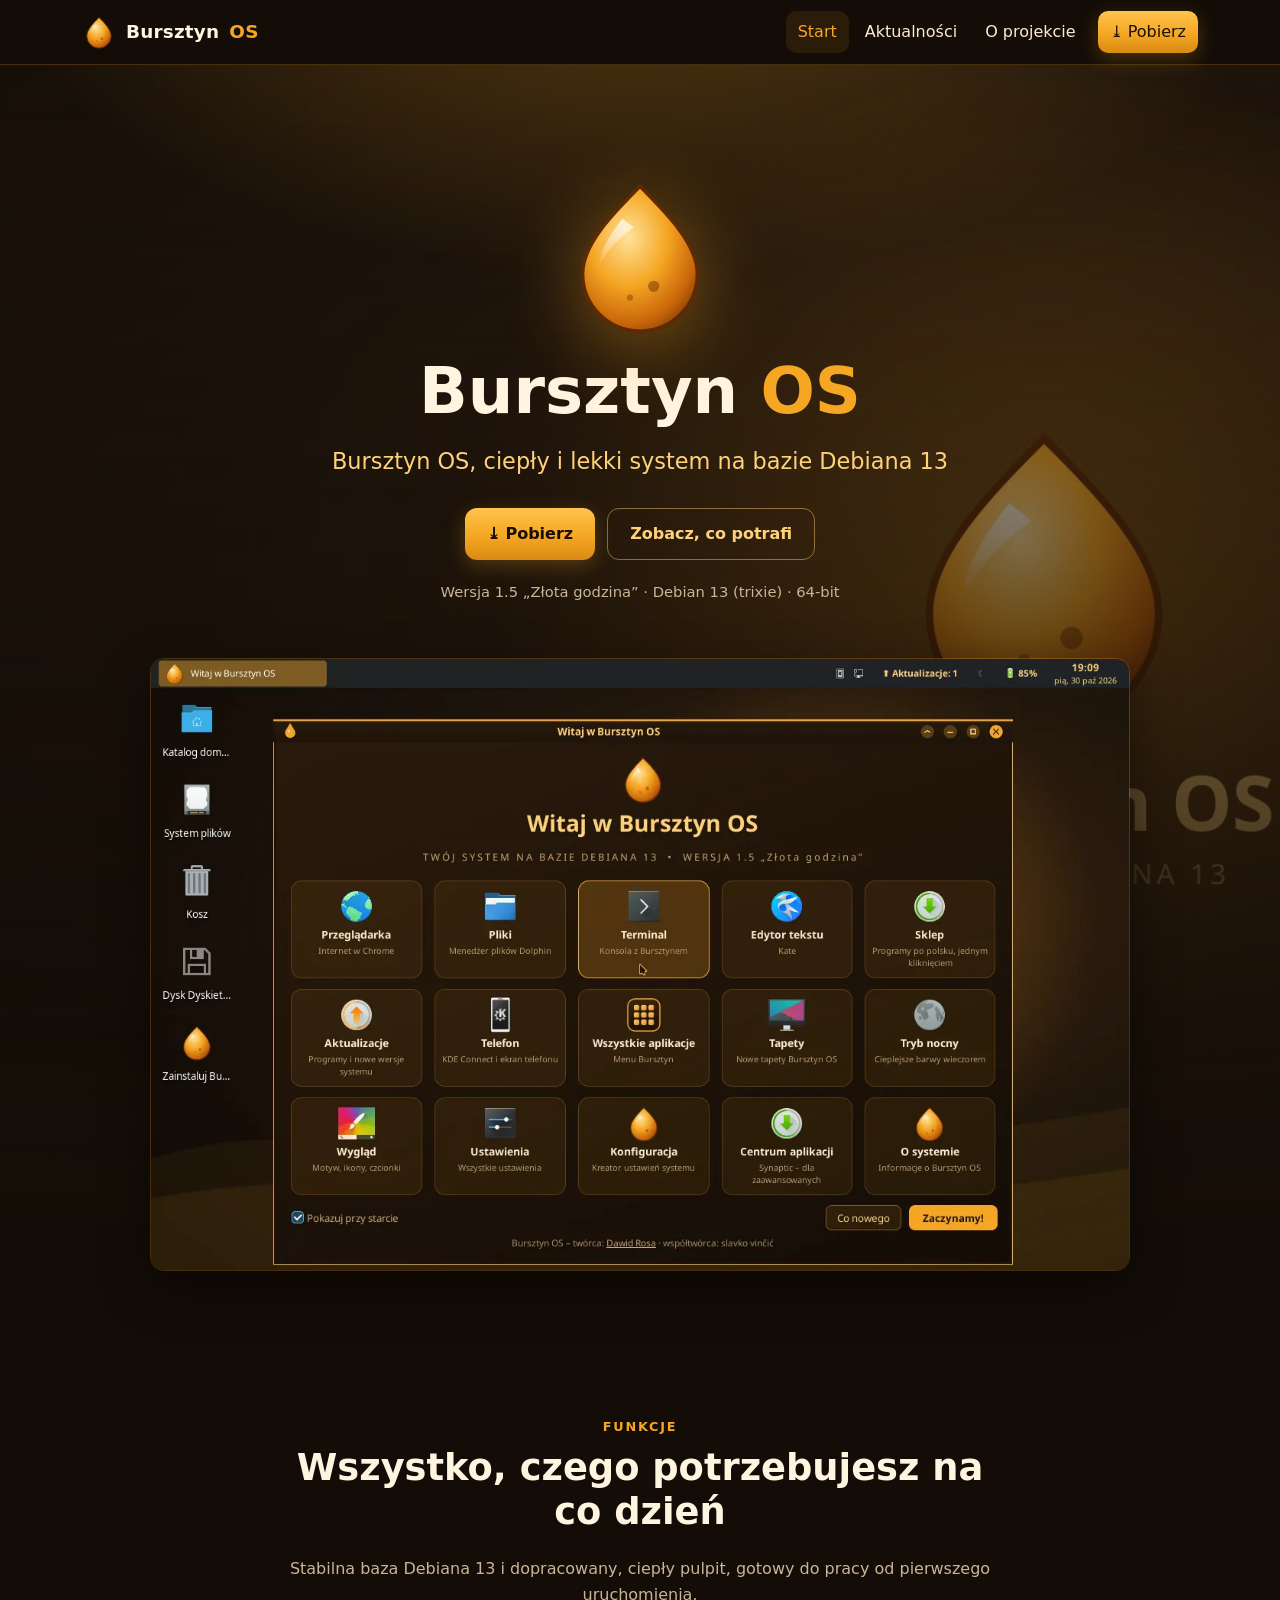
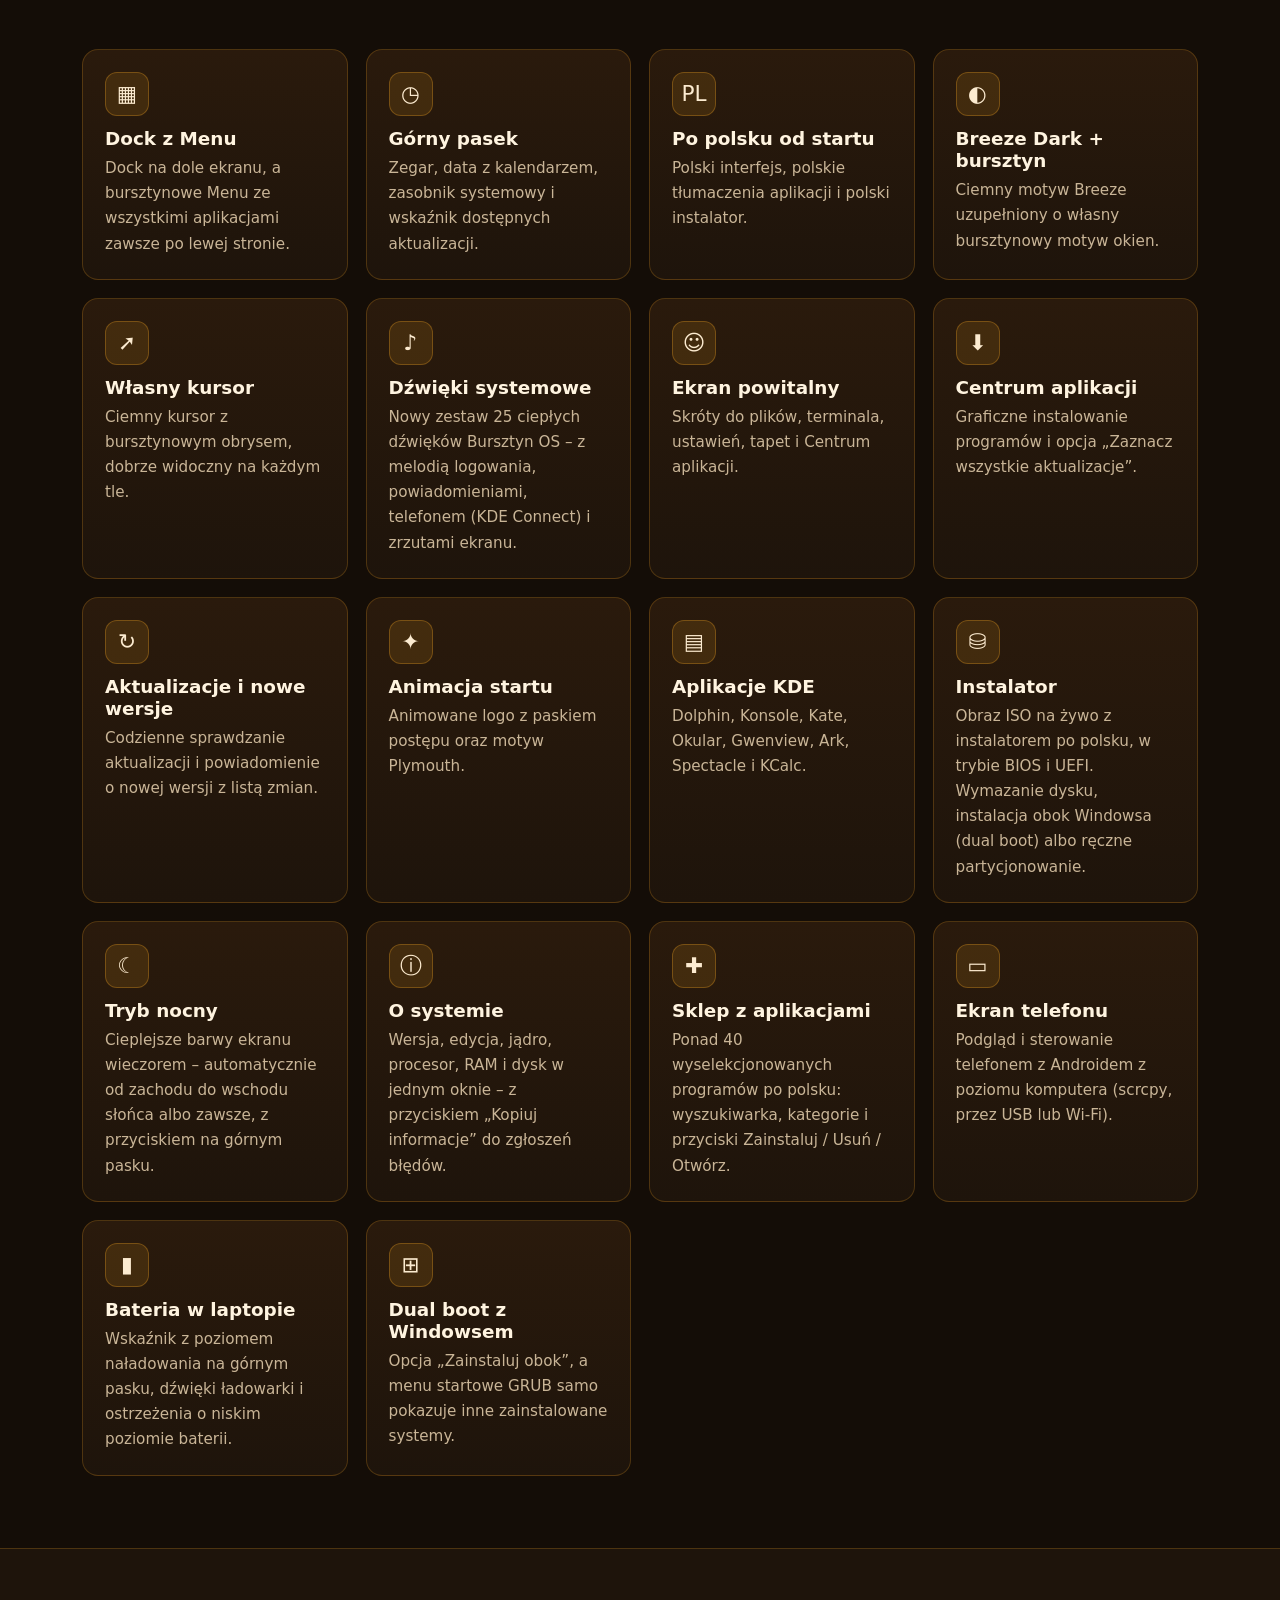
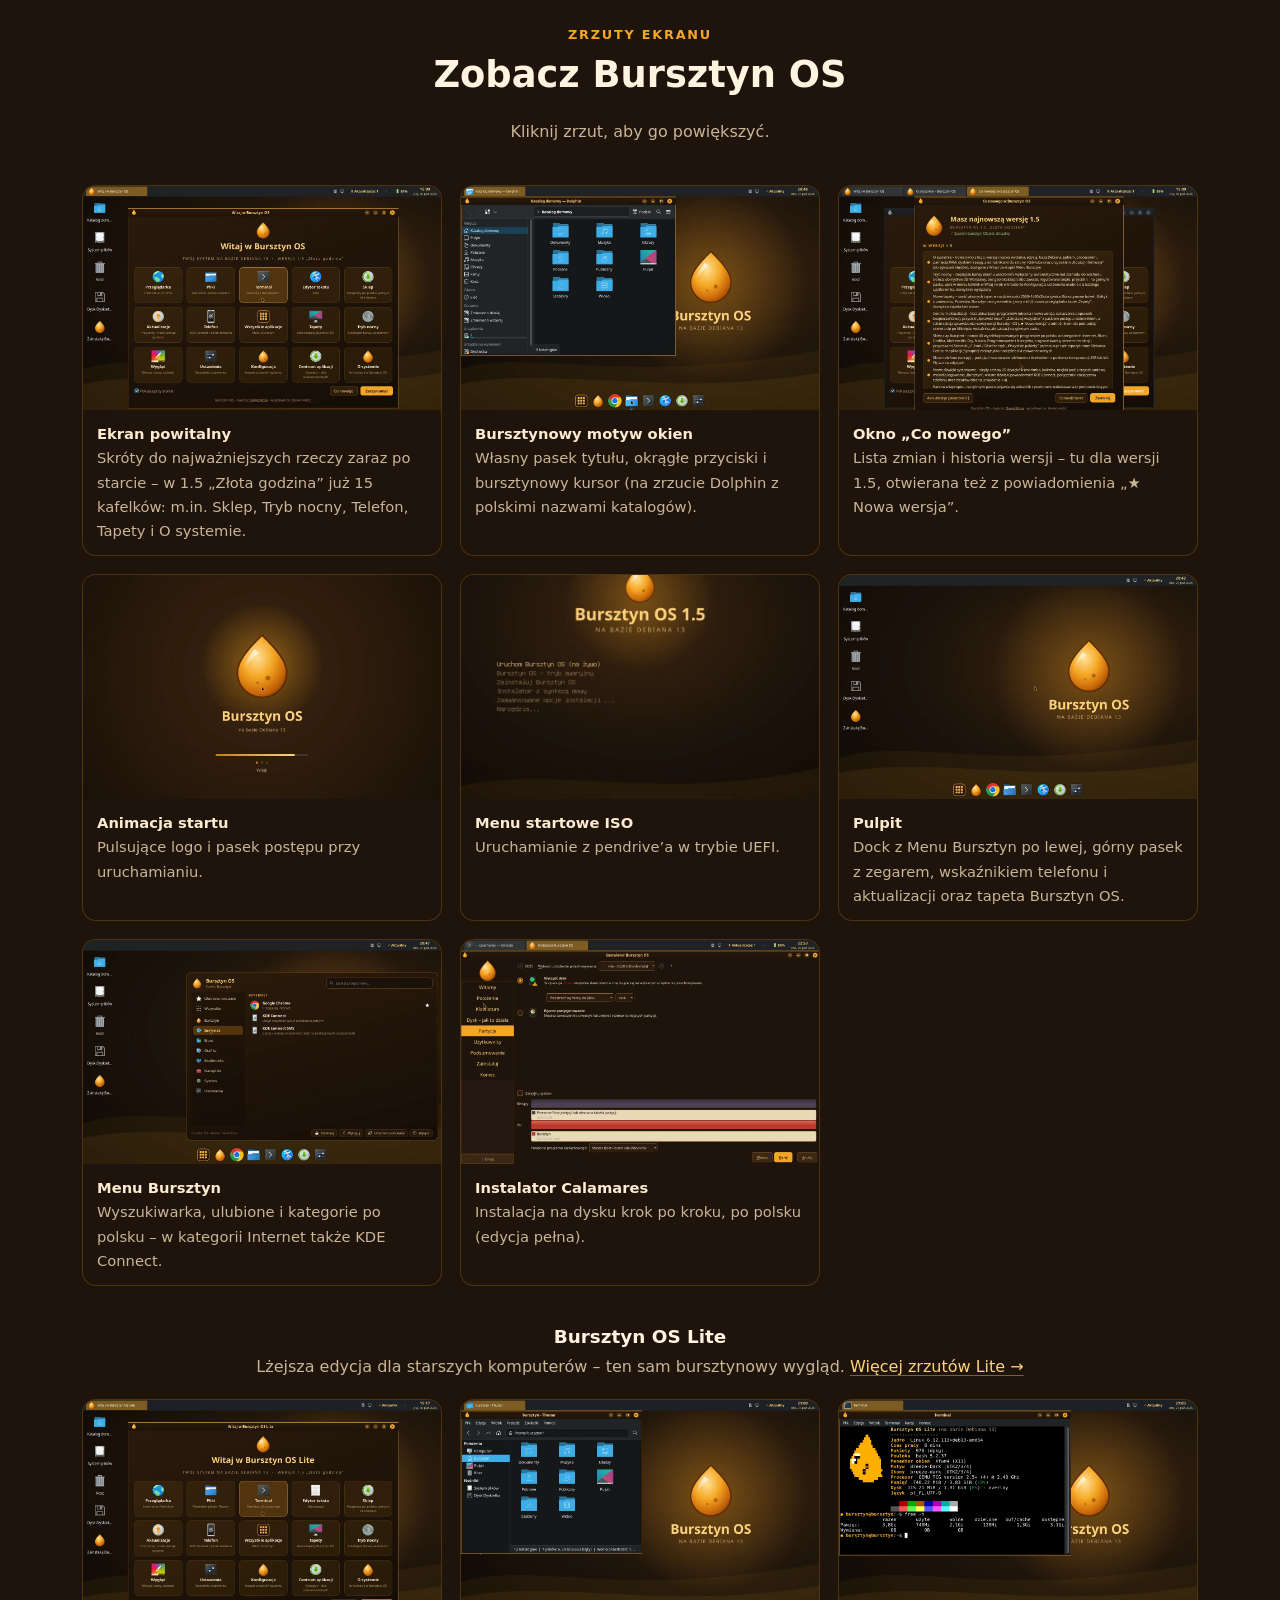
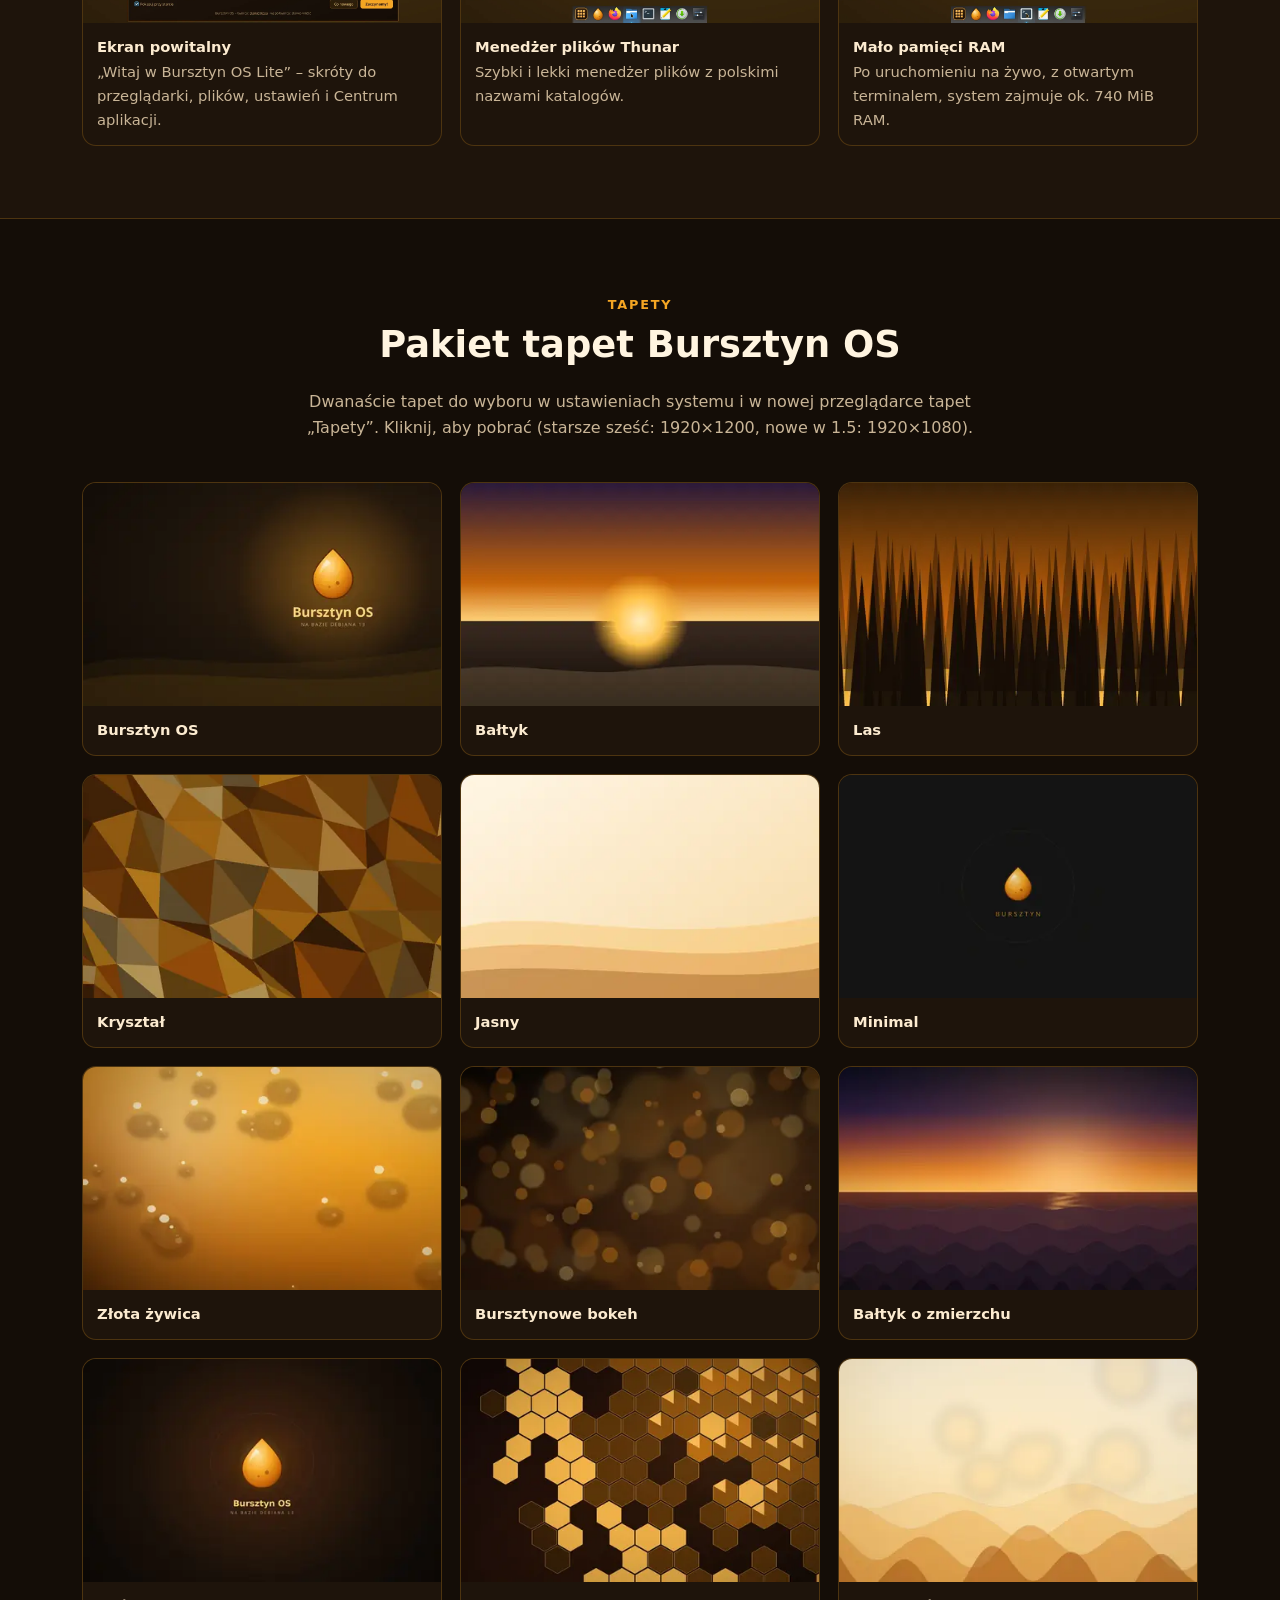
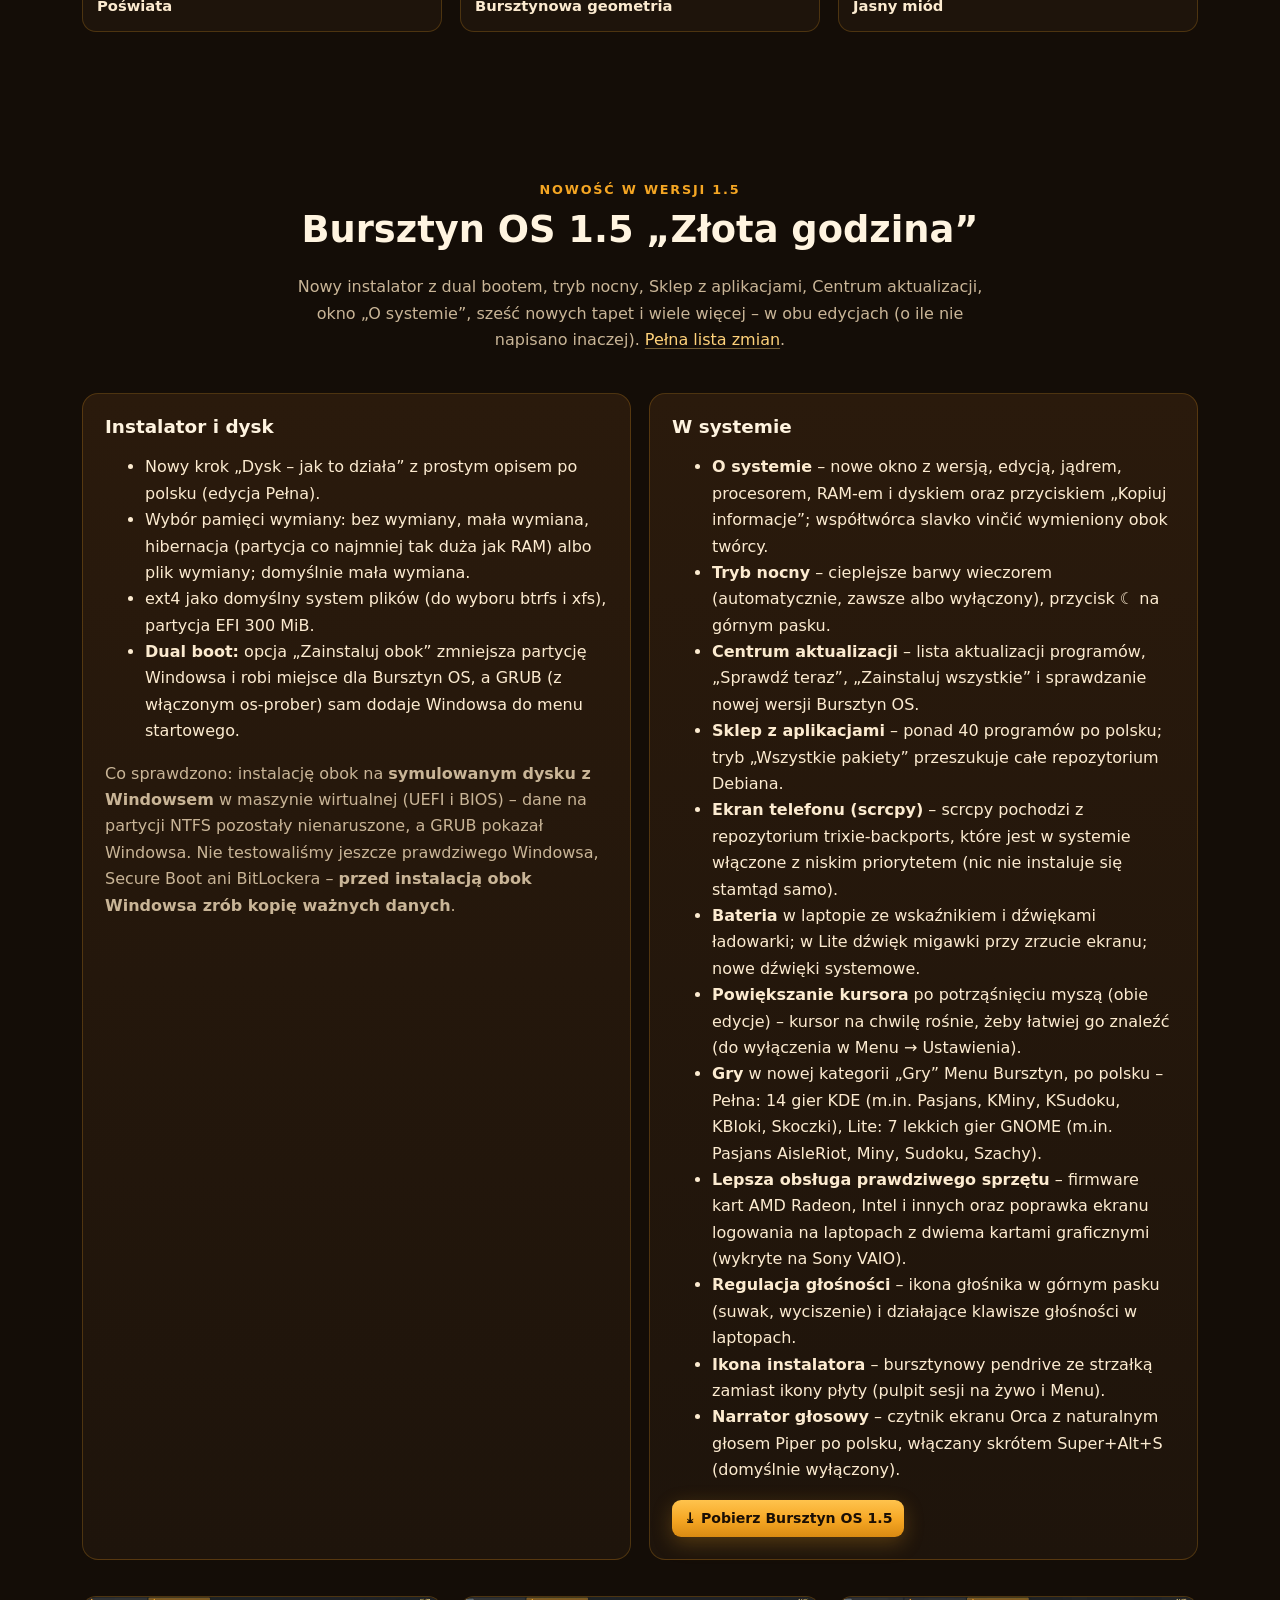
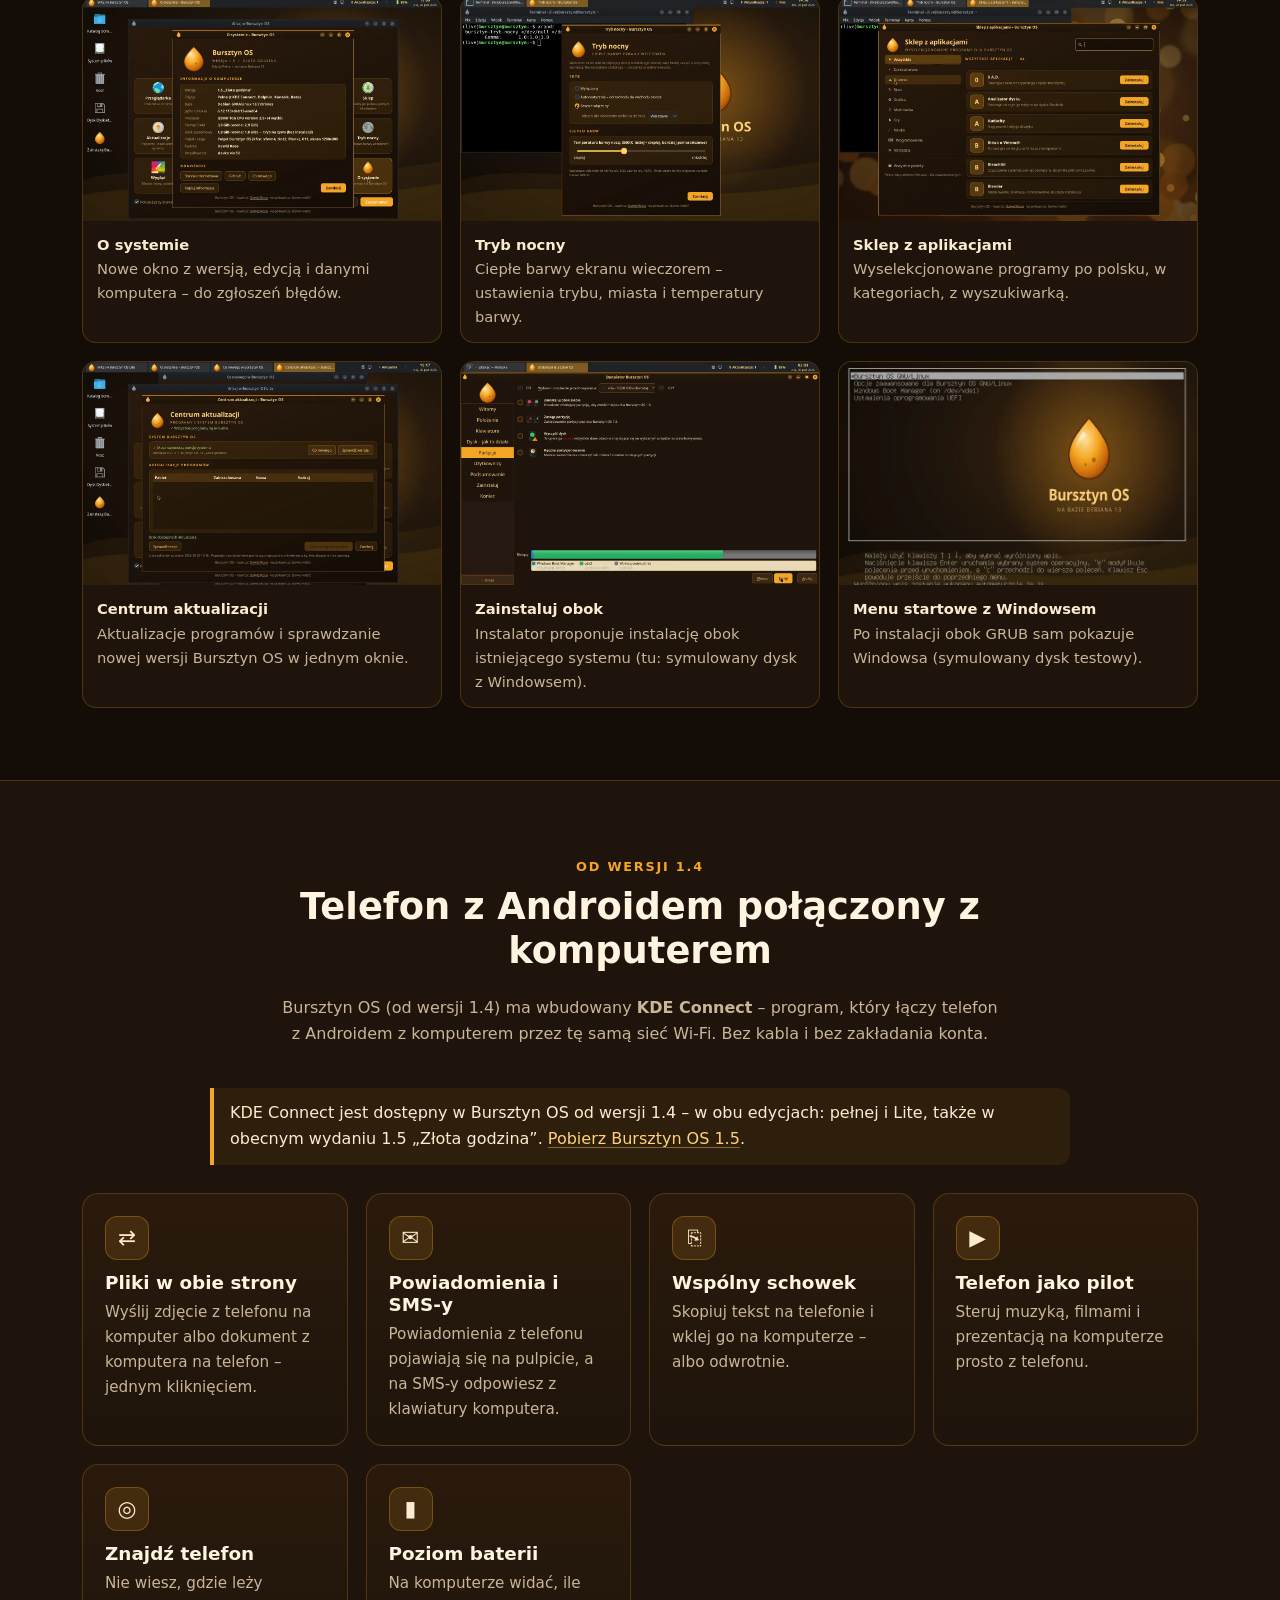
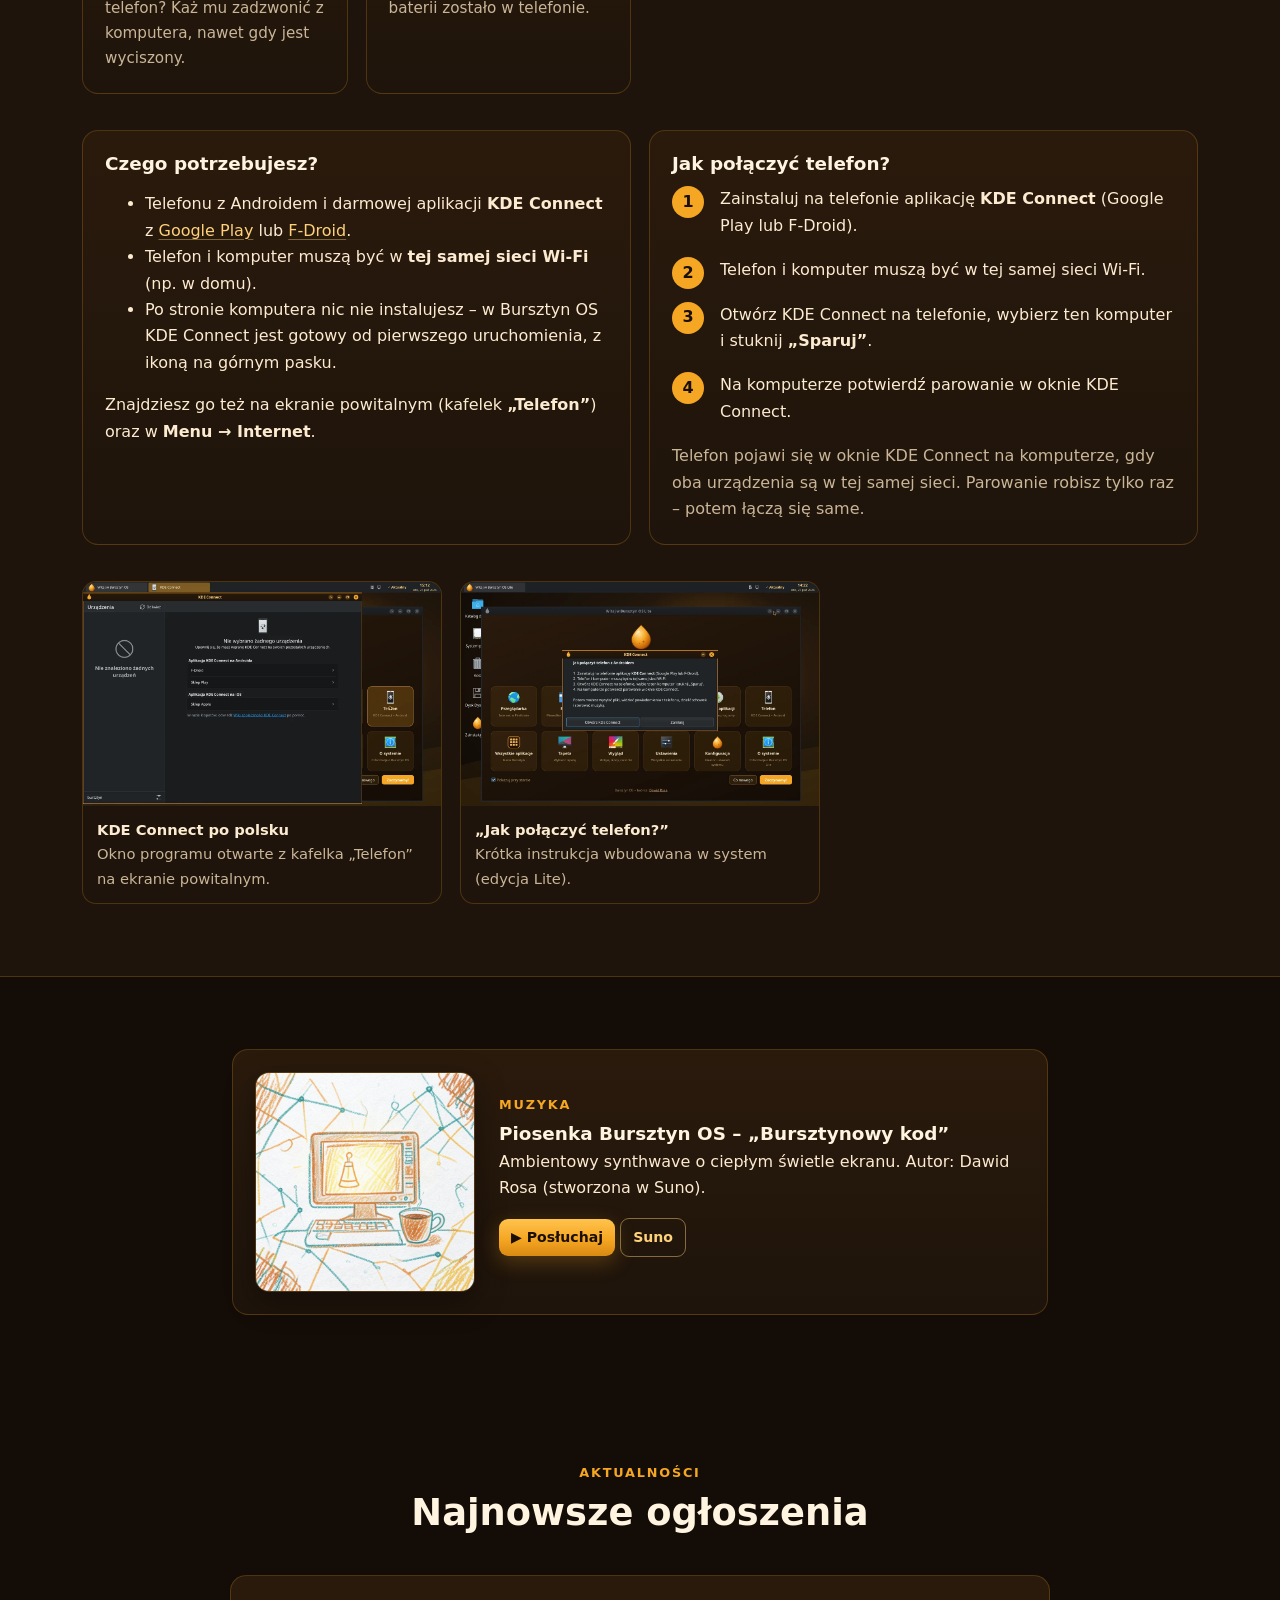
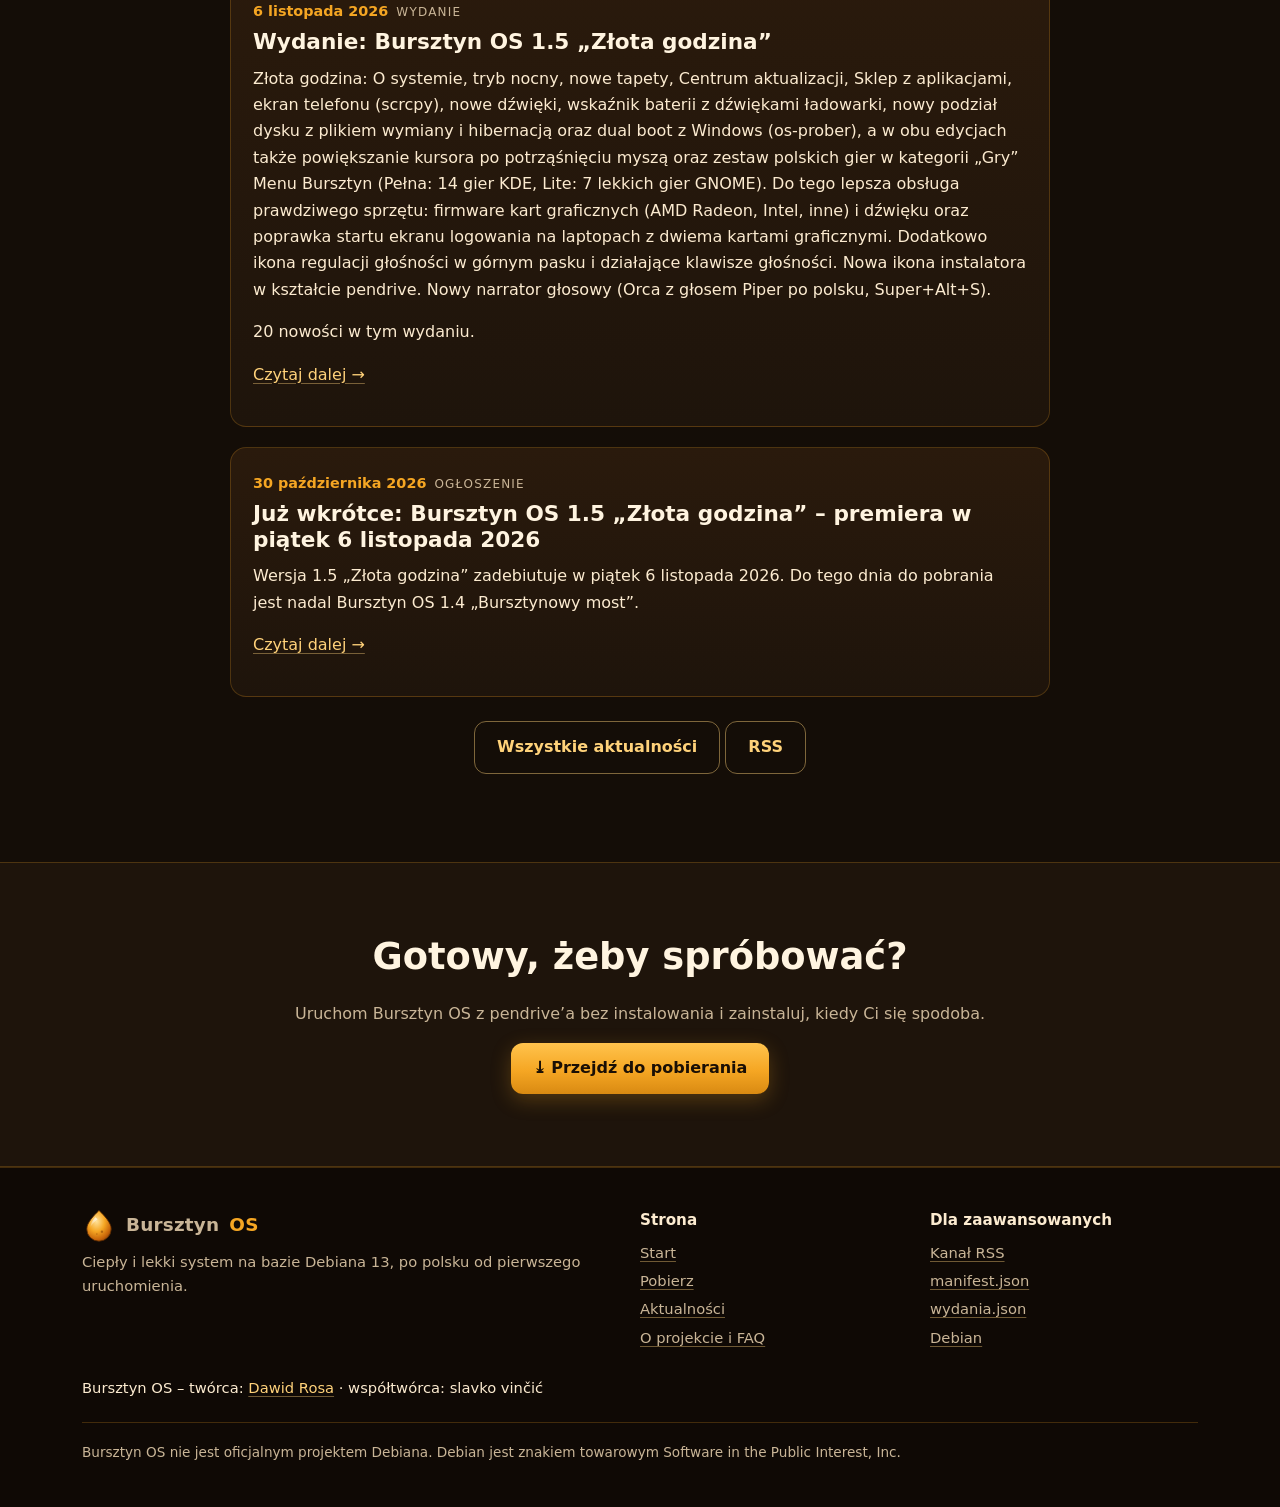
==== commit 4771b1c1: "Bursztyn OS 1.5: narrator głosowy z neuronowym głosem Piper (pl_PL-gosia, CC0) zamiast espeak-ng; no" ====
--- a/index.html
+++ b/index.html
@@ -145,7 +145,7 @@
           <li><strong>Lepsza obsługa prawdziwego sprzętu</strong> – firmware kart AMD Radeon, Intel i innych oraz poprawka ekranu logowania na laptopach z dwiema kartami graficznymi (wykryte na Sony VAIO).</li>
           <li><strong>Regulacja głośności</strong> – ikona głośnika w górnym pasku (suwak, wyciszenie) i działające klawisze głośności w laptopach.</li>
           <li><strong>Ikona instalatora</strong> – bursztynowy pendrive ze strzałką zamiast ikony płyty (pulpit sesji na żywo i Menu).</li>
-          <li><strong>Narrator głosowy</strong> – czytnik ekranu Orca po polsku, włączany skrótem Super+Alt+S (domyślnie wyłączony).</li>
+          <li><strong>Narrator głosowy</strong> – czytnik ekranu Orca z naturalnym głosem Piper po polsku, włączany skrótem Super+Alt+S (domyślnie wyłączony).</li>
         </ul>
         <p style="margin:0"><a class="przycisk maly" href="pobierz.html">⤓ Pobierz Bursztyn OS 1.5</a></p>
       </div>
@@ -230,7 +230,7 @@
 <article class="karta wpis" id="wydanie-1-5">
 <time datetime="2026-11-06">6 listopada 2026</time><span class="rodzaj">Wydanie</span>
 <h3><a href="aktualnosci.html#wydanie-1-5">Wydanie: Bursztyn OS 1.5 „Złota godzina”</a></h3>
-<p>Złota godzina: O systemie, tryb nocny, nowe tapety, Centrum aktualizacji, Sklep z aplikacjami, ekran telefonu (scrcpy), nowe dźwięki, wskaźnik baterii z dźwiękami ładowarki, nowy podział dysku z plikiem wymiany i hibernacją oraz dual boot z Windows (os-prober), a w obu edycjach także powiększanie kursora po potrząśnięciu myszą oraz zestaw polskich gier w kategorii „Gry” Menu Bursztyn (Pełna: 14 gier KDE, Lite: 7 lekkich gier GNOME). Do tego lepsza obsługa prawdziwego sprzętu: firmware kart graficznych (AMD Radeon, Intel, inne) i dźwięku oraz poprawka startu ekranu logowania na laptopach z dwiema kartami graficznymi. Dodatkowo ikona regulacji głośności w górnym pasku i działające klawisze głośności. Nowa ikona instalatora w kształcie pendrive. Nowy narrator głosowy (Orca, po polsku, Super+Alt+S).</p>
+<p>Złota godzina: O systemie, tryb nocny, nowe tapety, Centrum aktualizacji, Sklep z aplikacjami, ekran telefonu (scrcpy), nowe dźwięki, wskaźnik baterii z dźwiękami ładowarki, nowy podział dysku z plikiem wymiany i hibernacją oraz dual boot z Windows (os-prober), a w obu edycjach także powiększanie kursora po potrząśnięciu myszą oraz zestaw polskich gier w kategorii „Gry” Menu Bursztyn (Pełna: 14 gier KDE, Lite: 7 lekkich gier GNOME). Do tego lepsza obsługa prawdziwego sprzętu: firmware kart graficznych (AMD Radeon, Intel, inne) i dźwięku oraz poprawka startu ekranu logowania na laptopach z dwiema kartami graficznymi. Dodatkowo ikona regulacji głośności w górnym pasku i działające klawisze głośności. Nowa ikona instalatora w kształcie pendrive. Nowy narrator głosowy (Orca z głosem Piper po polsku, Super+Alt+S).</p>
 <p>20 nowości w tym wydaniu.</p>
 <p><a href="aktualnosci.html#wydanie-1-5">Czytaj dalej →</a></p>
 </article>
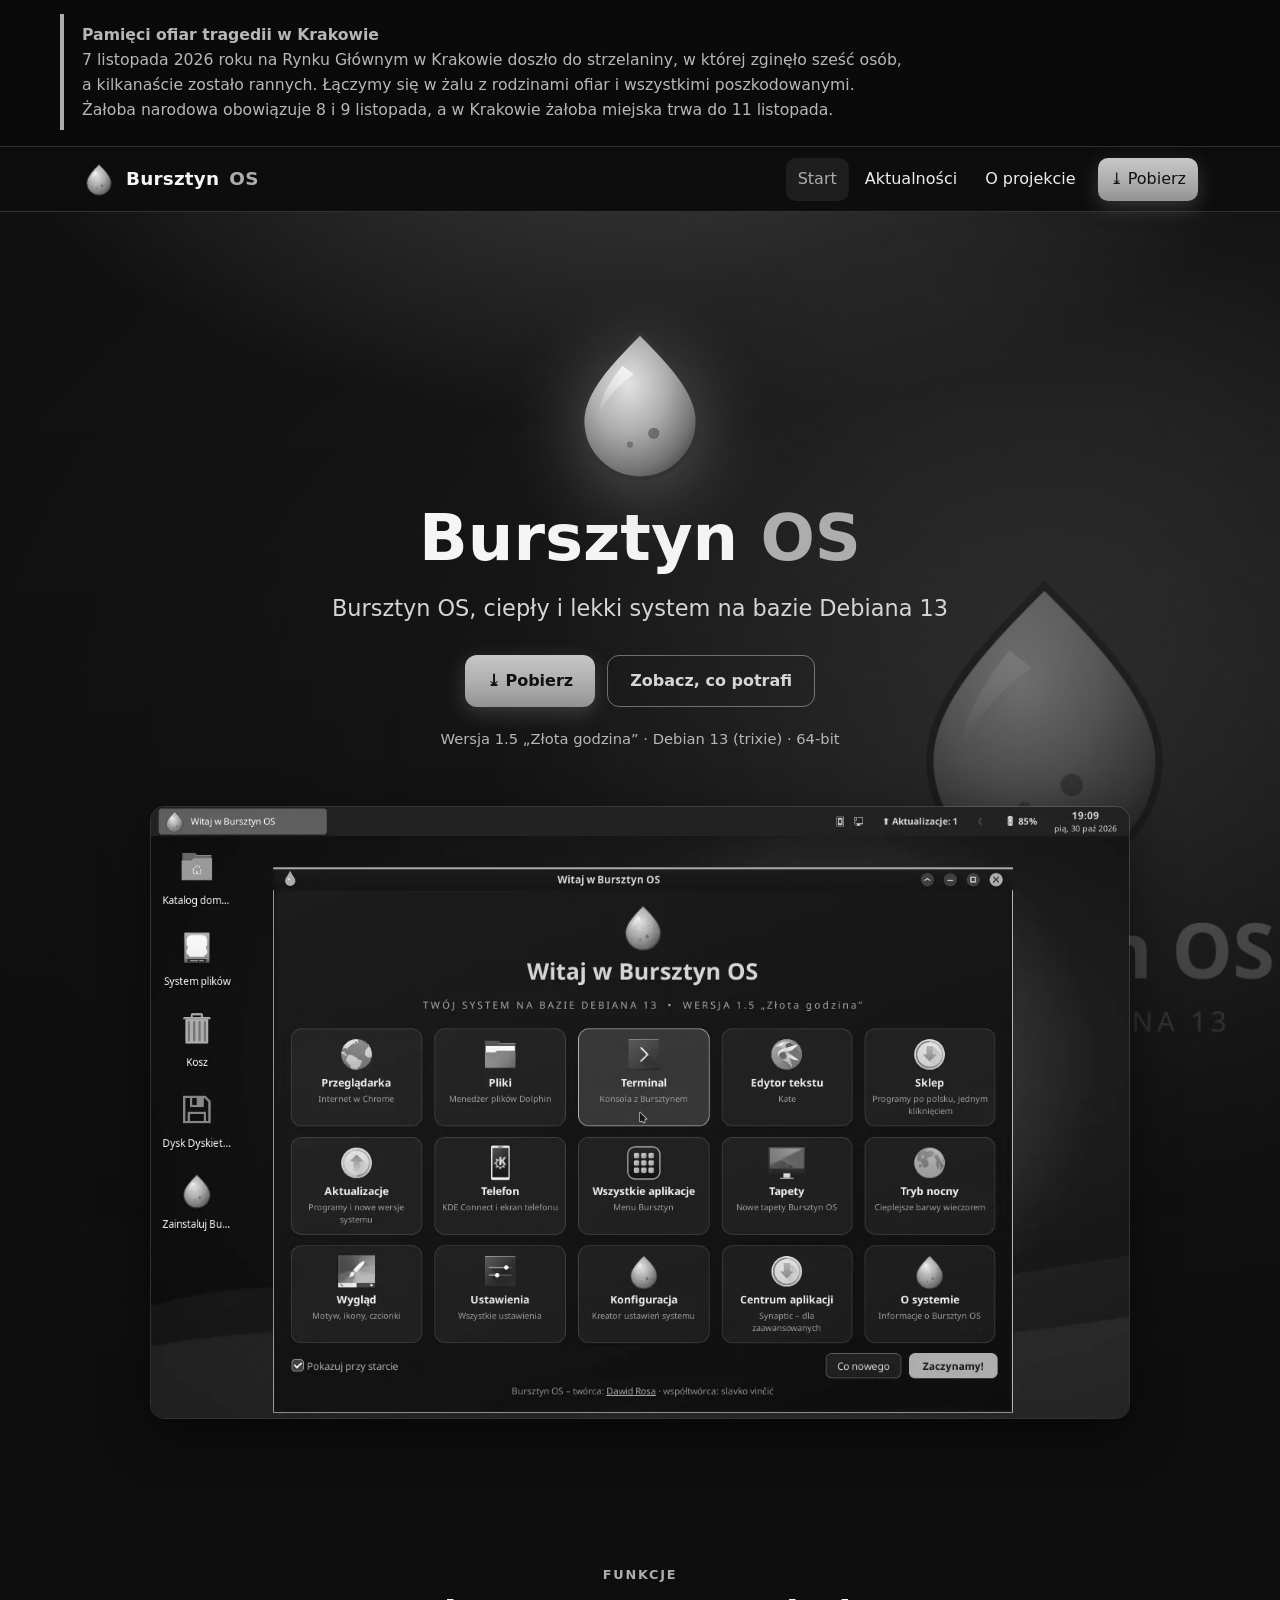
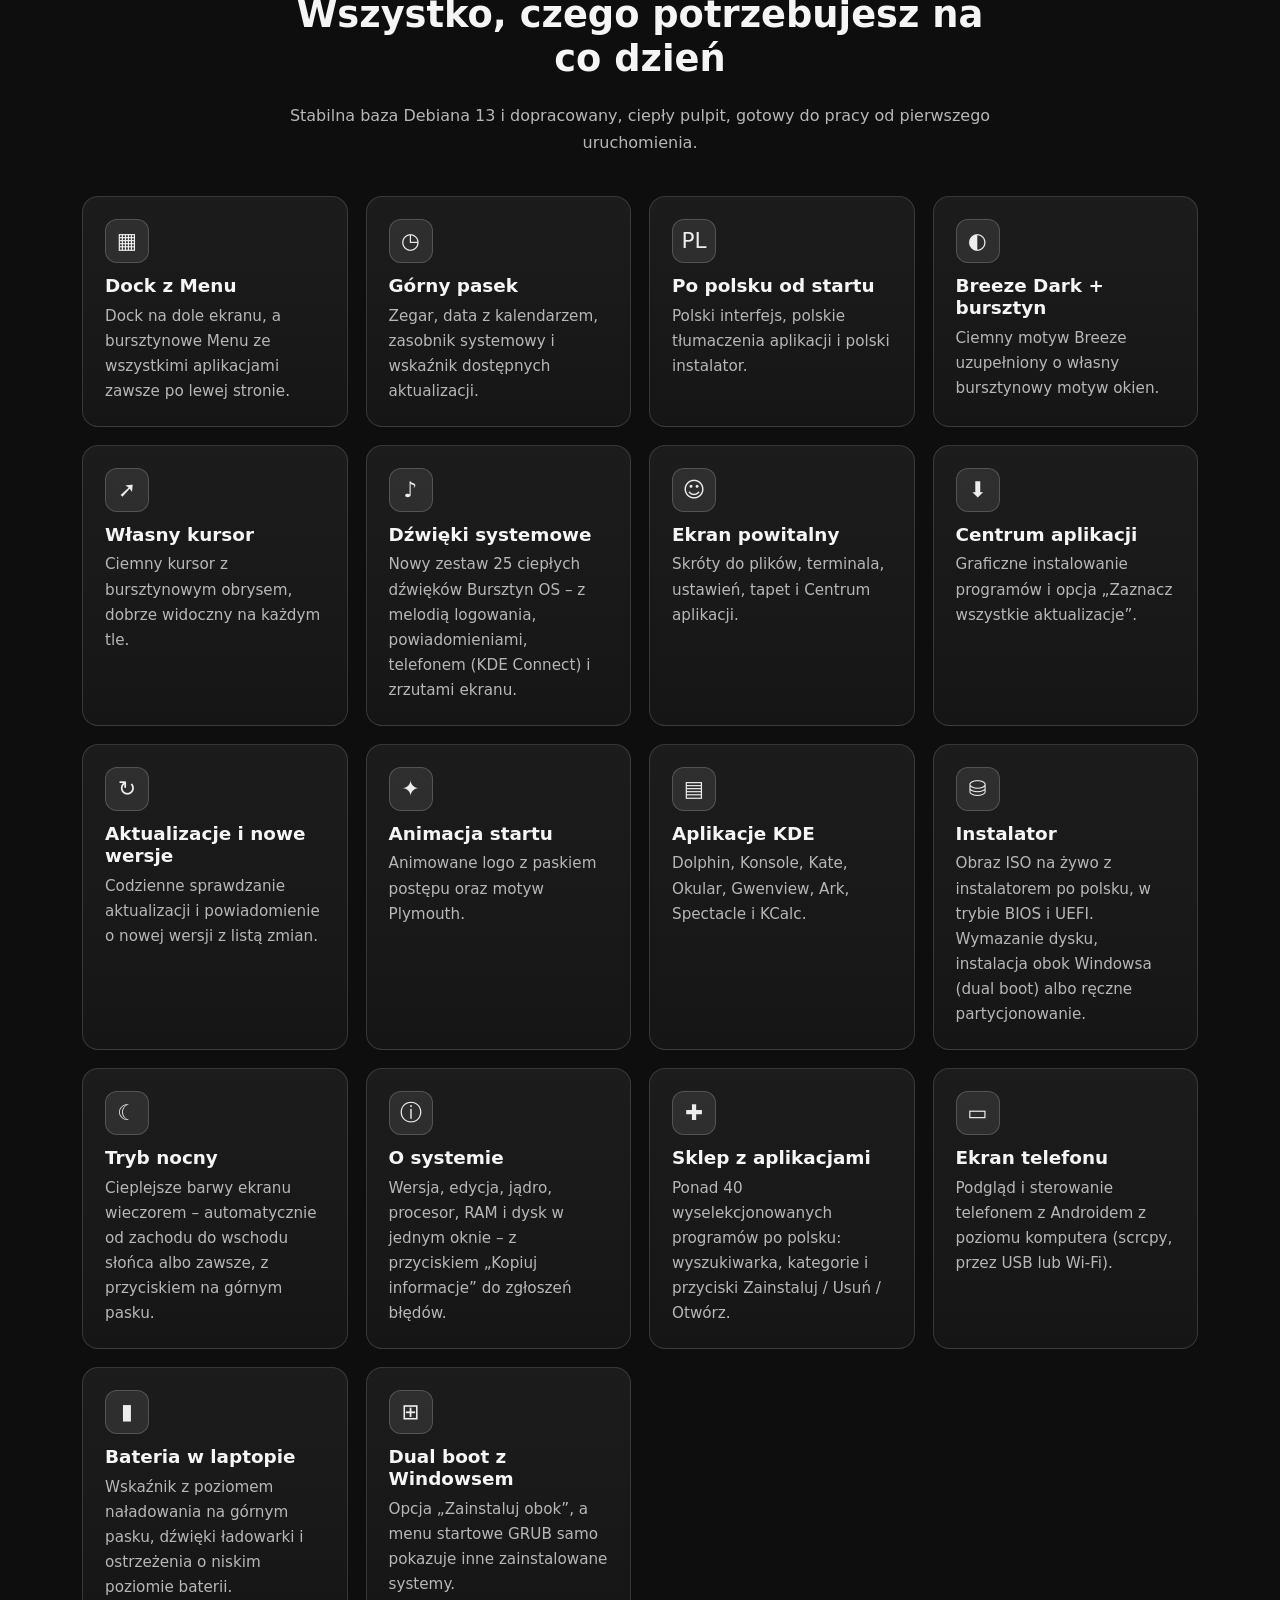
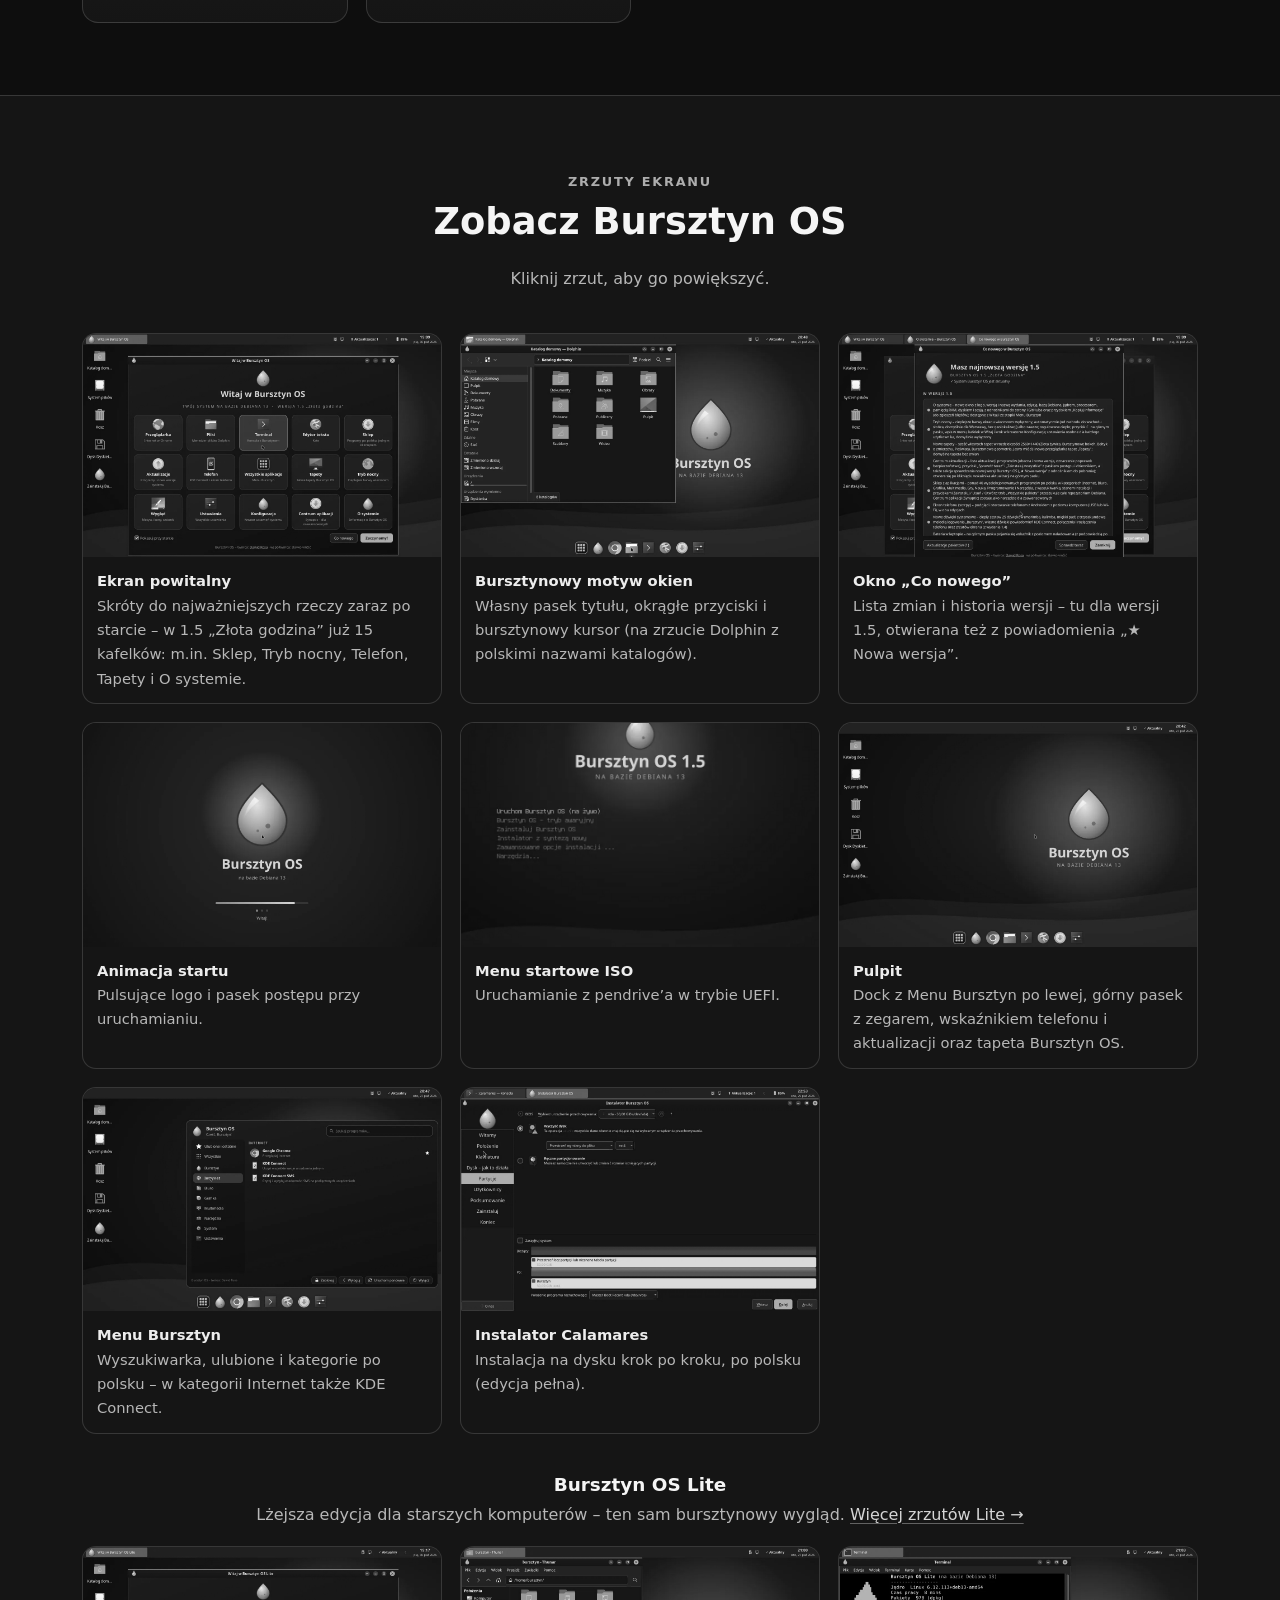
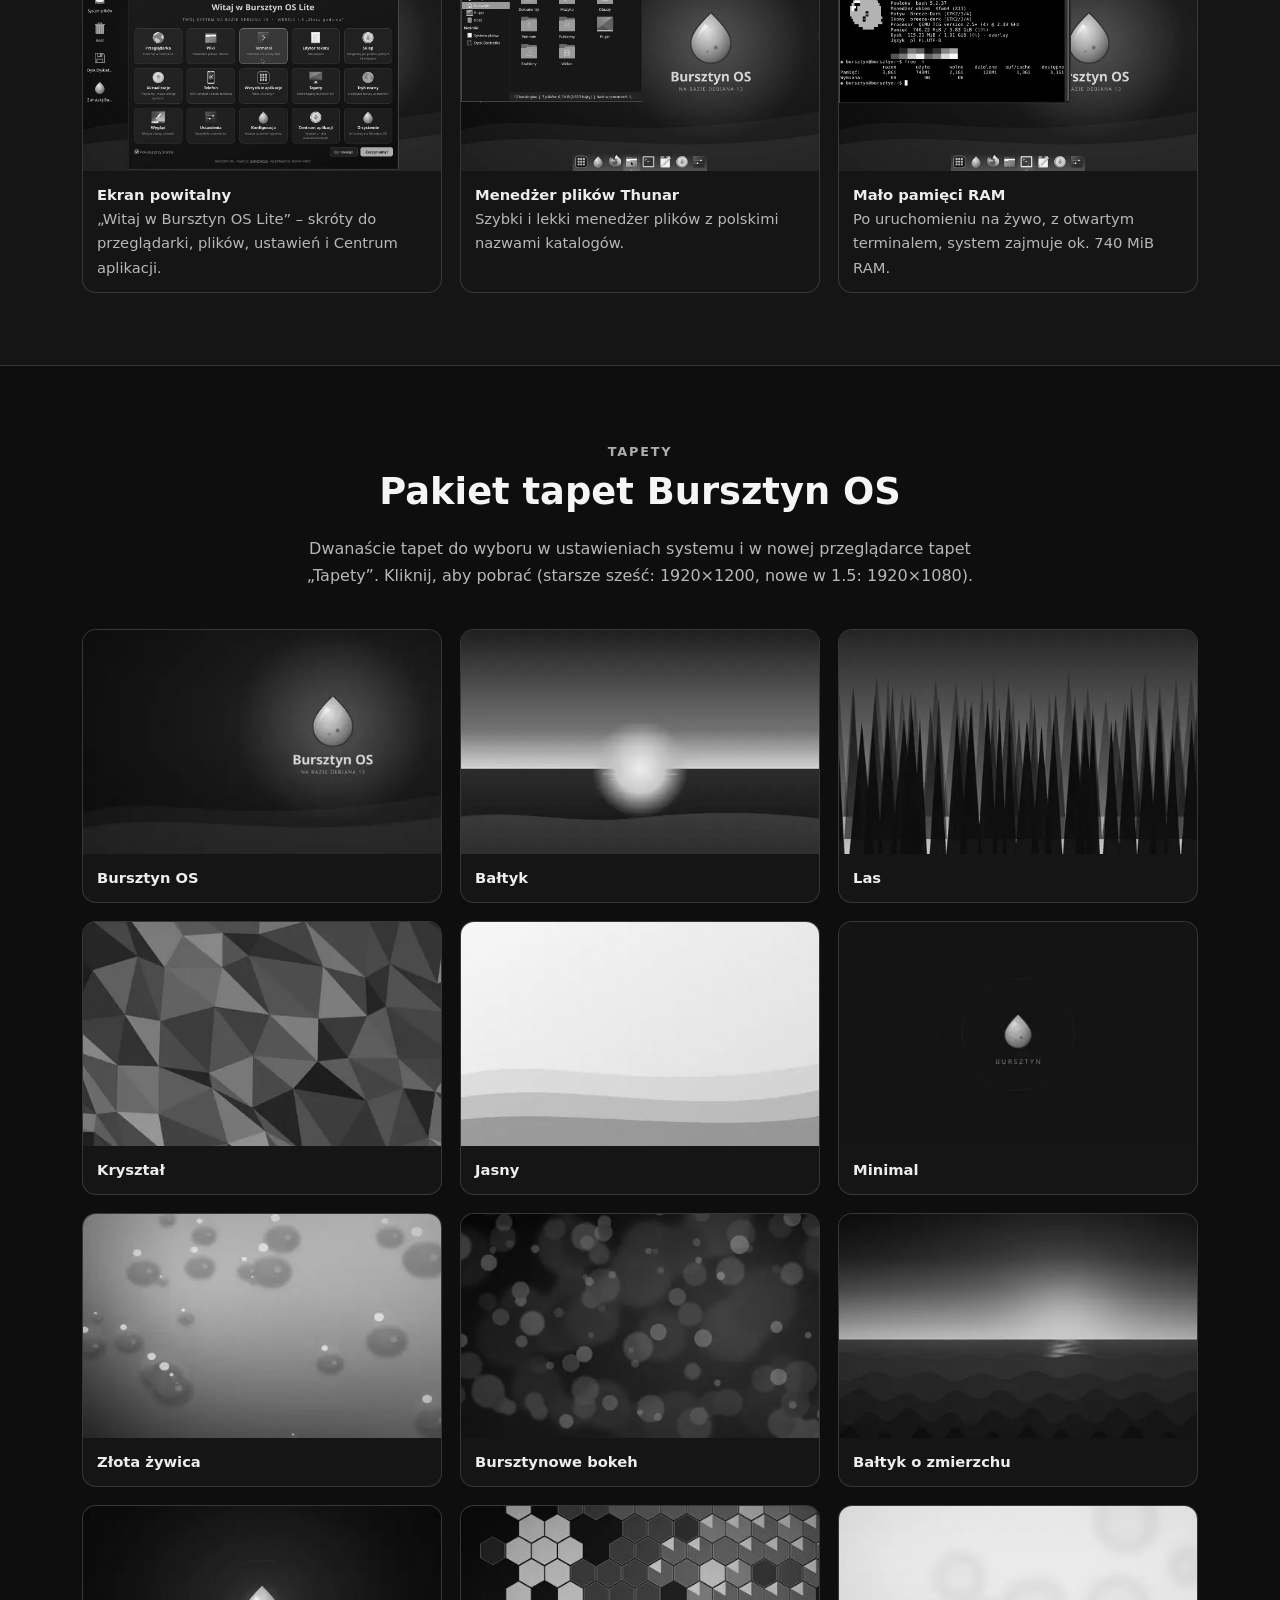
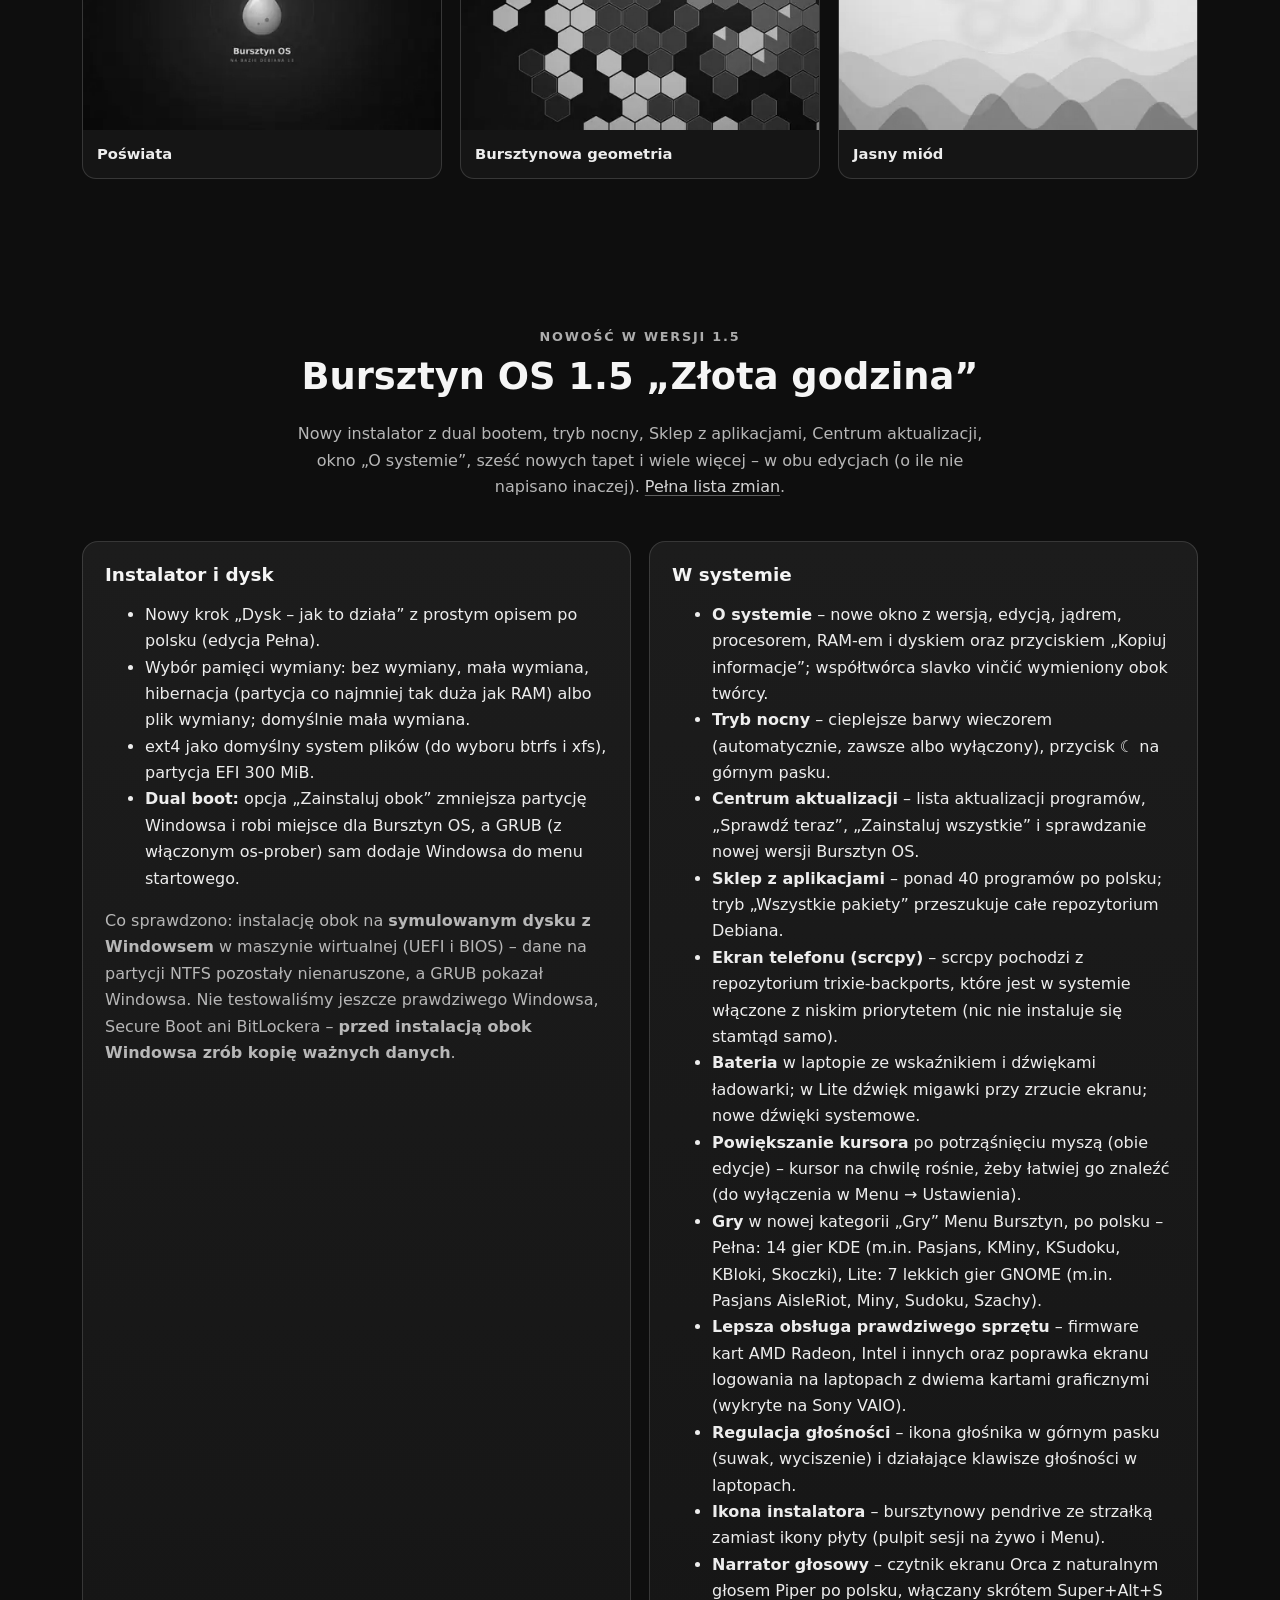
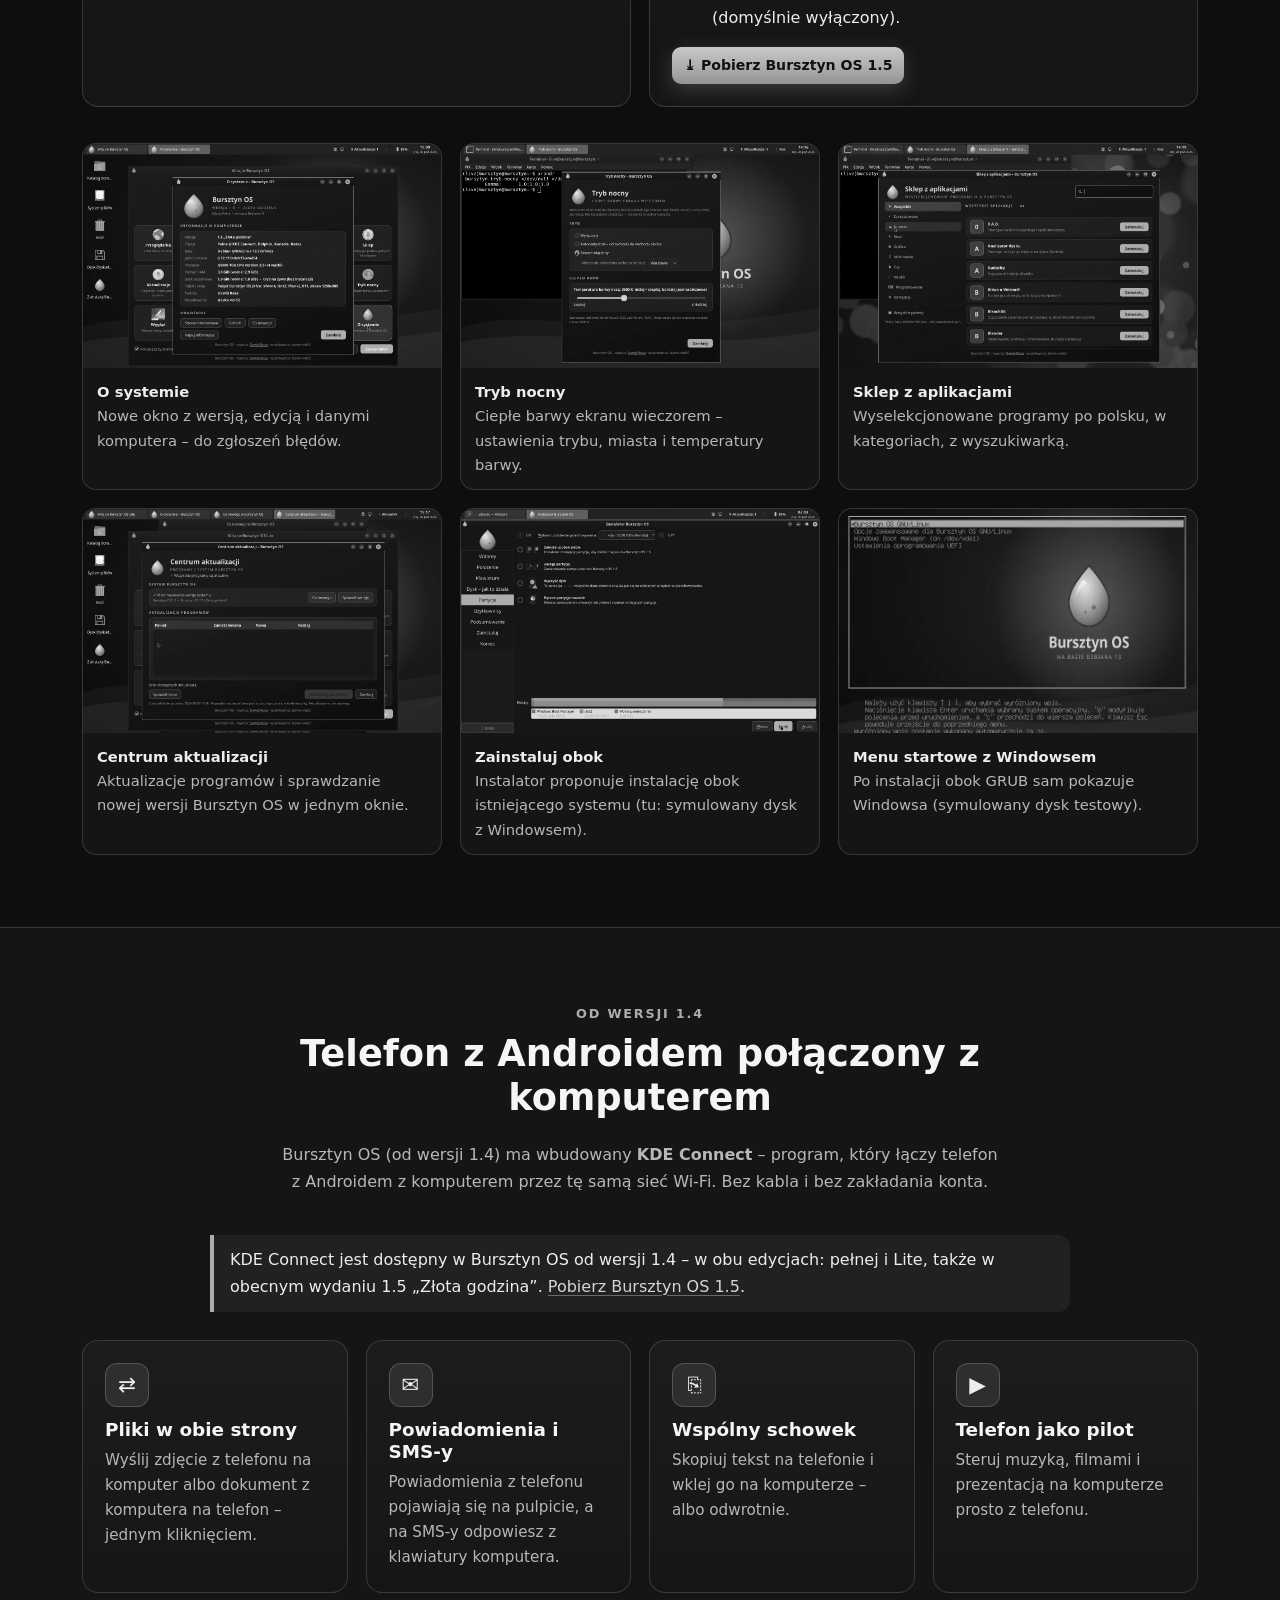
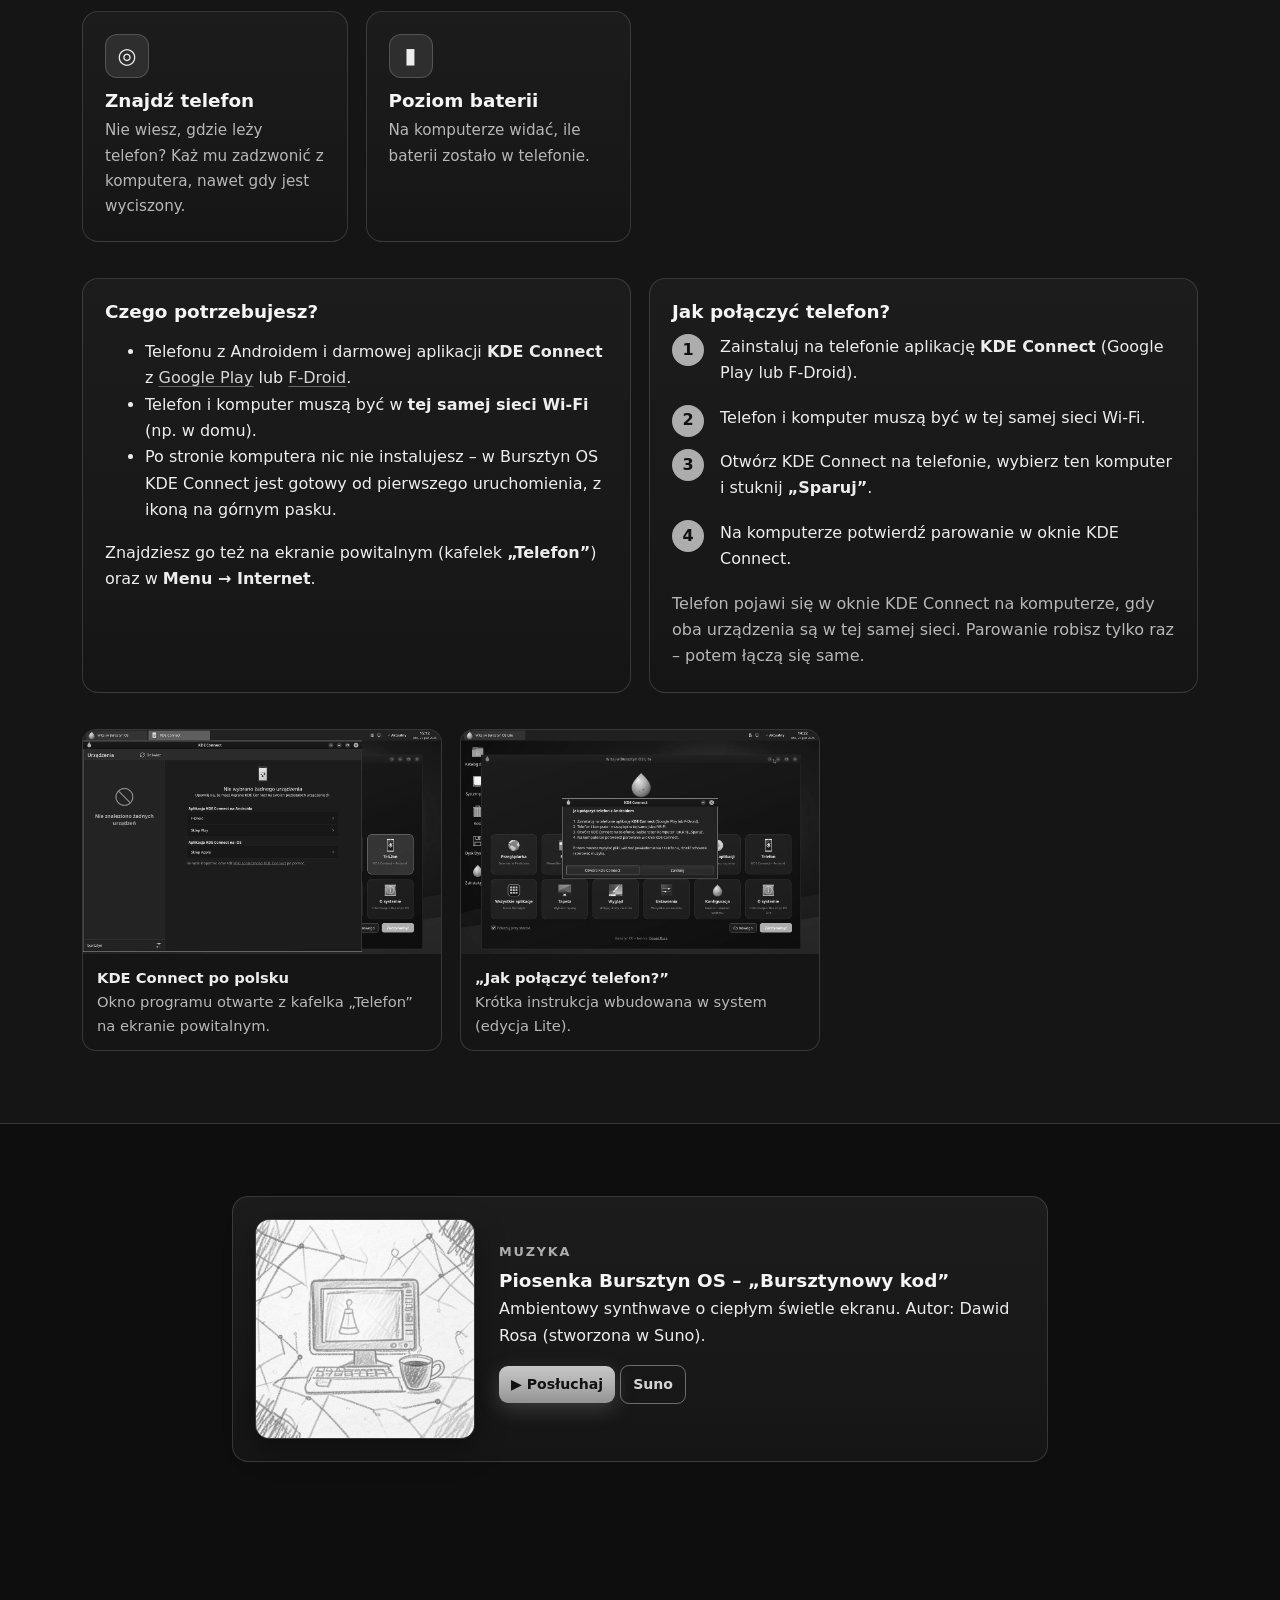
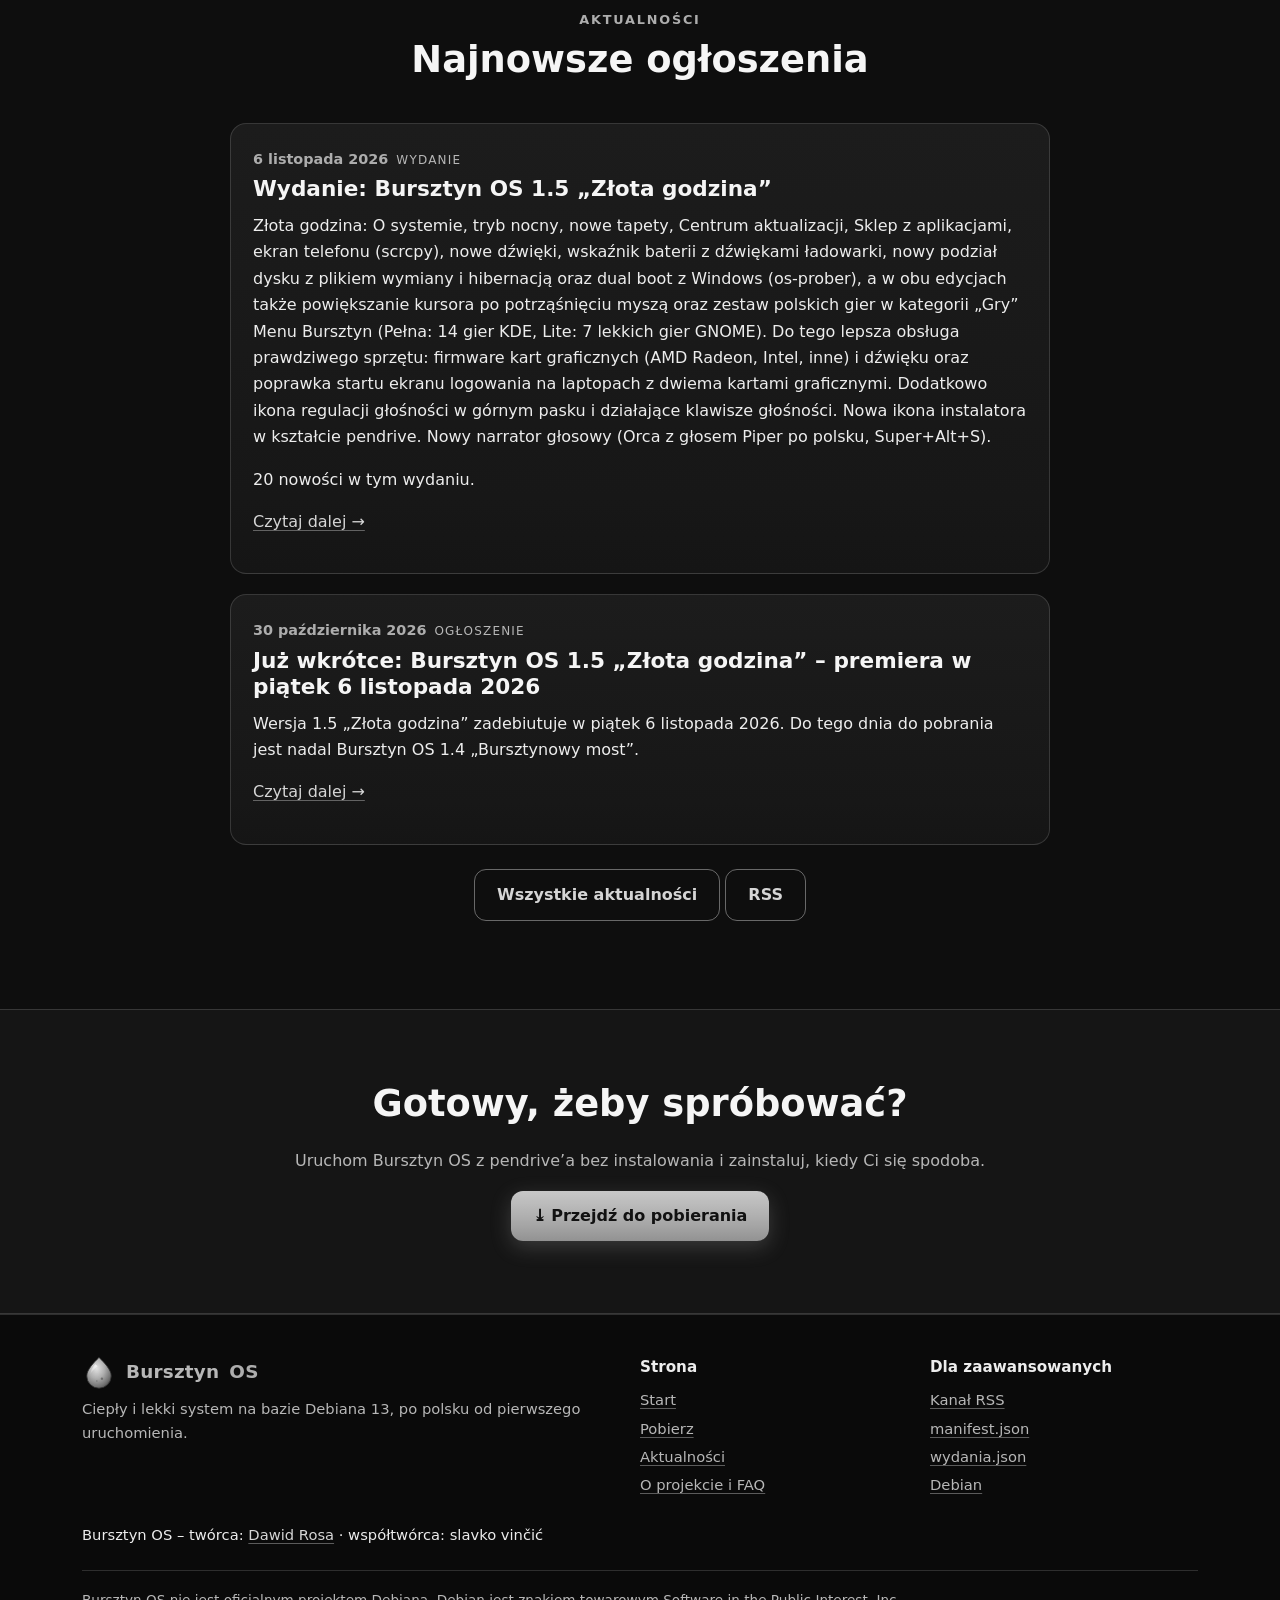
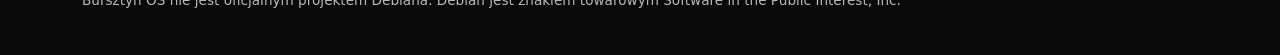
==== commit a4c7d5ae: "Żałoba: komunikat pamięci ofiar tragedii w Krakowie" ====
--- a/index.html
+++ b/index.html
@@ -24,6 +24,12 @@
 </head>
 <body>
 <a class="pomin" href="#tresc">Przejdź do treści</a>
+<aside class="pasek-zaloba" role="note" aria-label="Komunikat o żałobie">
+  <div class="kontener">
+    <p class="pasek-zaloba-tytul">Pamięci ofiar tragedii w Krakowie</p>
+    <p>7 listopada 2026 roku na Rynku Głównym w Krakowie doszło do strzelaniny, w której zginęło sześć osób, a kilkanaście zostało rannych. Łączymy się w żalu z rodzinami ofiar i wszystkimi poszkodowanymi. Żałoba narodowa obowiązuje 8 i 9 listopada, a w Krakowie żałoba miejska trwa do 11 listopada.</p>
+  </div>
+</aside>
 <header class="naglowek">
   <div class="kontener">
     <a class="marka" href="index.html"><img src="img/logo.svg" alt="" width="34" height="34">Bursztyn <span>OS</span></a>
--- a/css/style.css
+++ b/css/style.css
@@ -7,7 +7,8 @@
   --max:1160px;
 }
 *{box-sizing:border-box}
-html{scroll-behavior:smooth}
+/* Żałoba po tragedii w Krakowie (7.11.2026) */
+html{scroll-behavior:smooth;filter:grayscale(1)}
 body{margin:0;background:var(--tlo);color:var(--tekst);
   font:16px/1.65 "Noto Sans","Segoe UI",system-ui,-apple-system,Roboto,Ubuntu,sans-serif;
   -webkit-font-smoothing:antialiased}
@@ -26,6 +27,12 @@
 .kontener{max-width:var(--max);margin:0 auto;padding:0 22px}
 .pomin{position:absolute;left:-999px;top:8px;background:var(--amber);color:#1a0f05;padding:8px 14px;border-radius:8px;z-index:100}
 .pomin:focus{left:8px}
+
+/* Komunikat o żałobie (Kraków, 7.11.2026) */
+.pasek-zaloba{background:#0f0905;border-bottom:1px solid var(--linia);padding:14px 0 16px;color:var(--tekst)}
+.pasek-zaloba .kontener{border-left:4px solid var(--amber);padding-top:8px;padding-bottom:8px;padding-left:18px}
+.pasek-zaloba-tytul{margin:0 0 6px;color:#fff4e0;font-weight:700;font-size:1.05rem}
+.pasek-zaloba p{margin:0;color:var(--przygaszony);max-width:820px;font-size:.98rem;line-height:1.6}
 
 /* Nagłówek */
 .naglowek{position:sticky;top:0;z-index:50;background:rgba(20,13,7,.86);backdrop-filter:blur(10px);border-bottom:1px solid var(--linia)}
@@ -134,6 +141,11 @@
 details.karta[open]>summary::after{content:"–"}
 details.karta>div{padding:0 20px 16px;color:var(--przygaszony)}
 details.karta>div p:last-child{margin-bottom:0}
+details.karta .zrzut{margin:14px 0}
+.podpis-tworcy{display:flex;align-items:center;gap:12px;margin:16px 0 0;padding-top:14px;border-top:1px solid var(--linia);color:var(--tekst)}
+.podpis-tworcy-foto{width:48px;height:48px;object-fit:cover;object-position:50% 25%;border-radius:50%;border:2px solid var(--amber);flex-shrink:0}
+.podpis-tworcy strong{display:block;color:var(--jasny)}
+.podpis-tworcy .rola{display:block;color:var(--amber);font-size:.92rem;font-weight:600;margin:0}
 .uwaga{border-left:4px solid var(--amber);background:rgba(245,166,35,.07);padding:12px 16px;border-radius:0 12px 12px 0;color:var(--tekst)}
 
 /* Ogłoszenia */
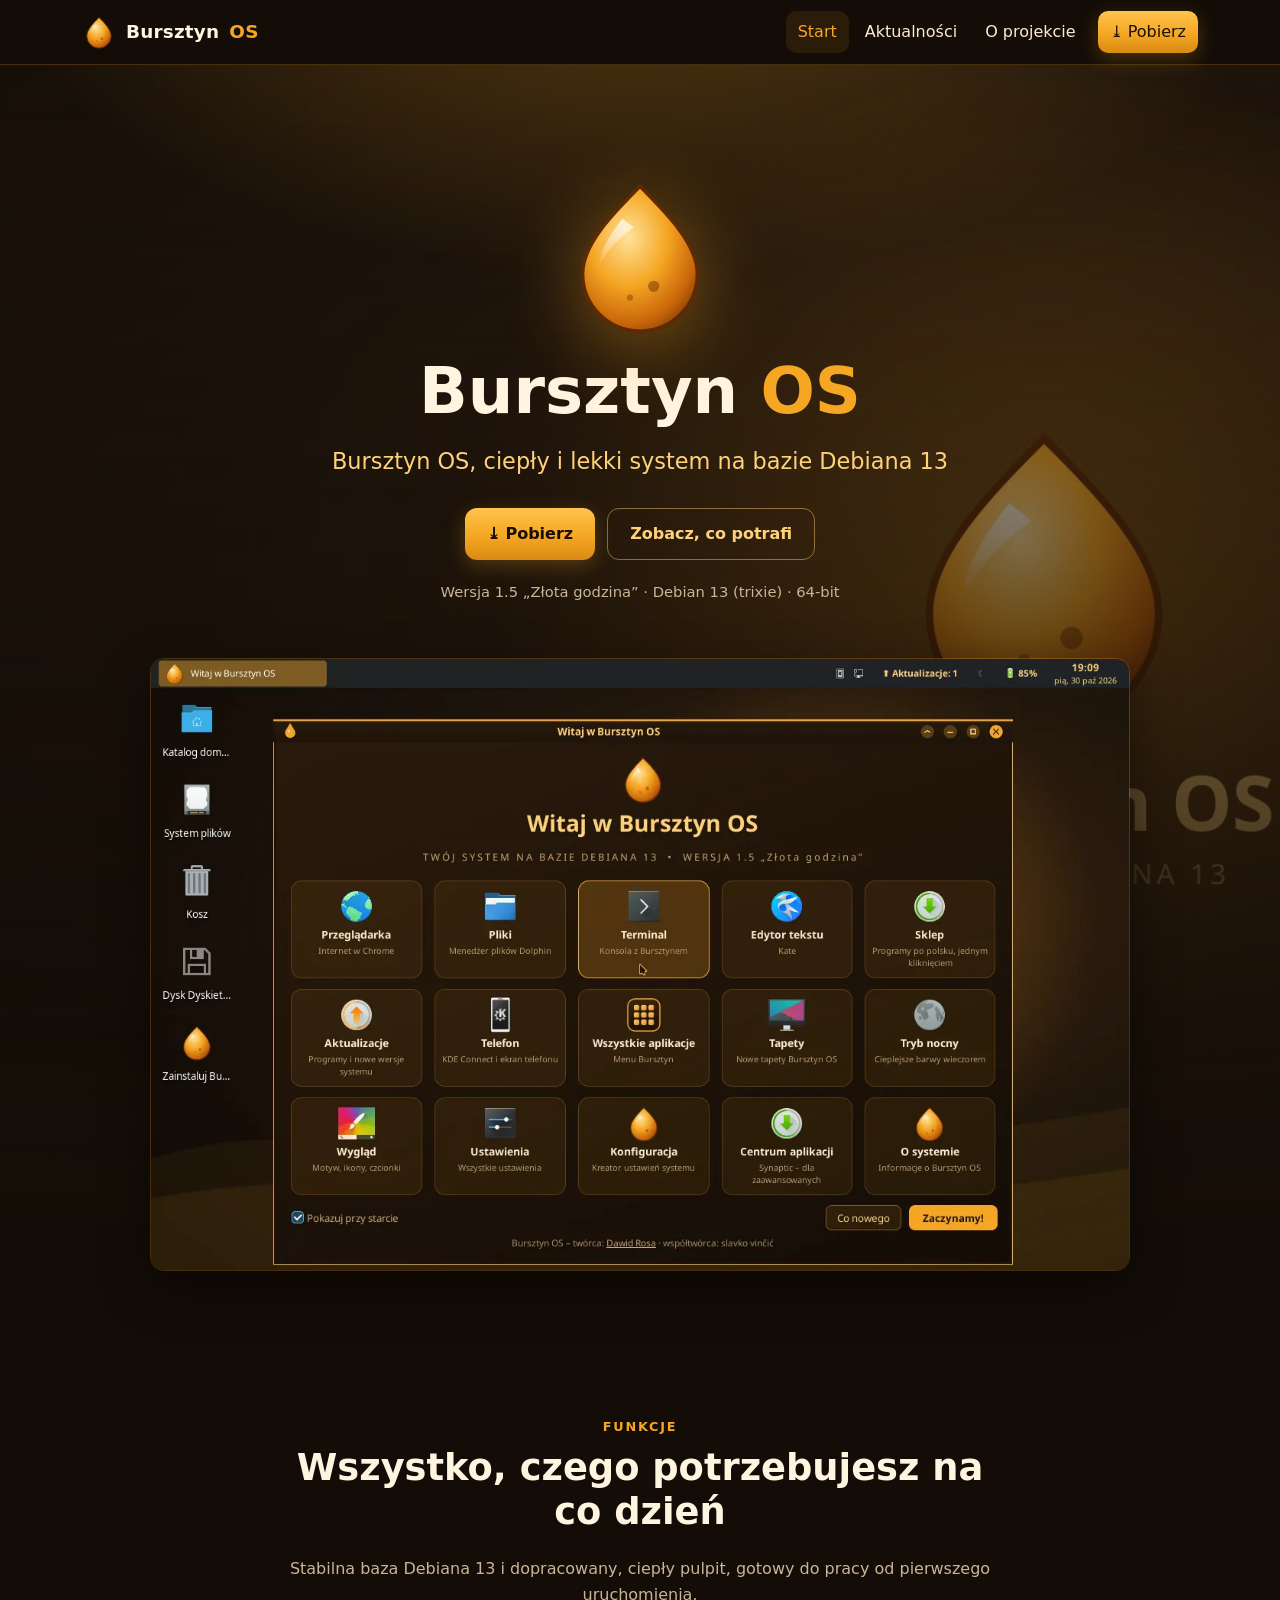
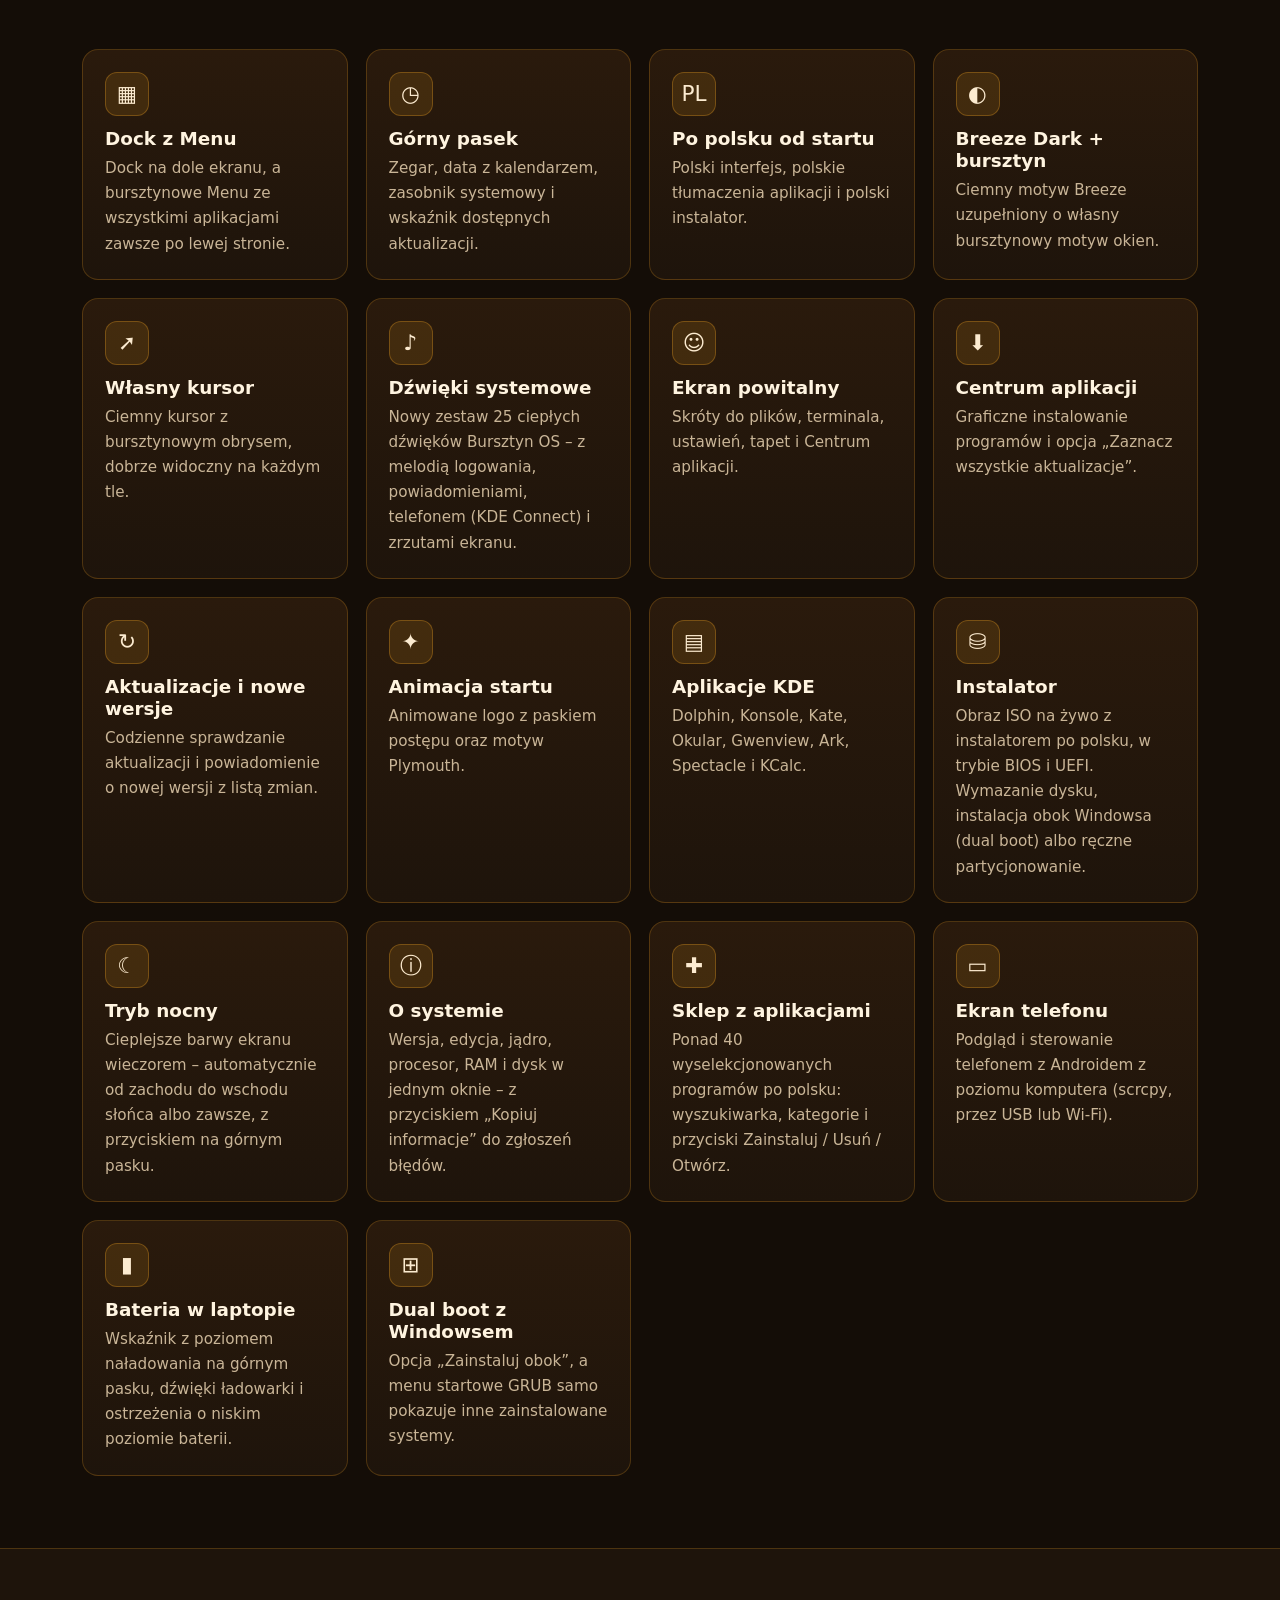
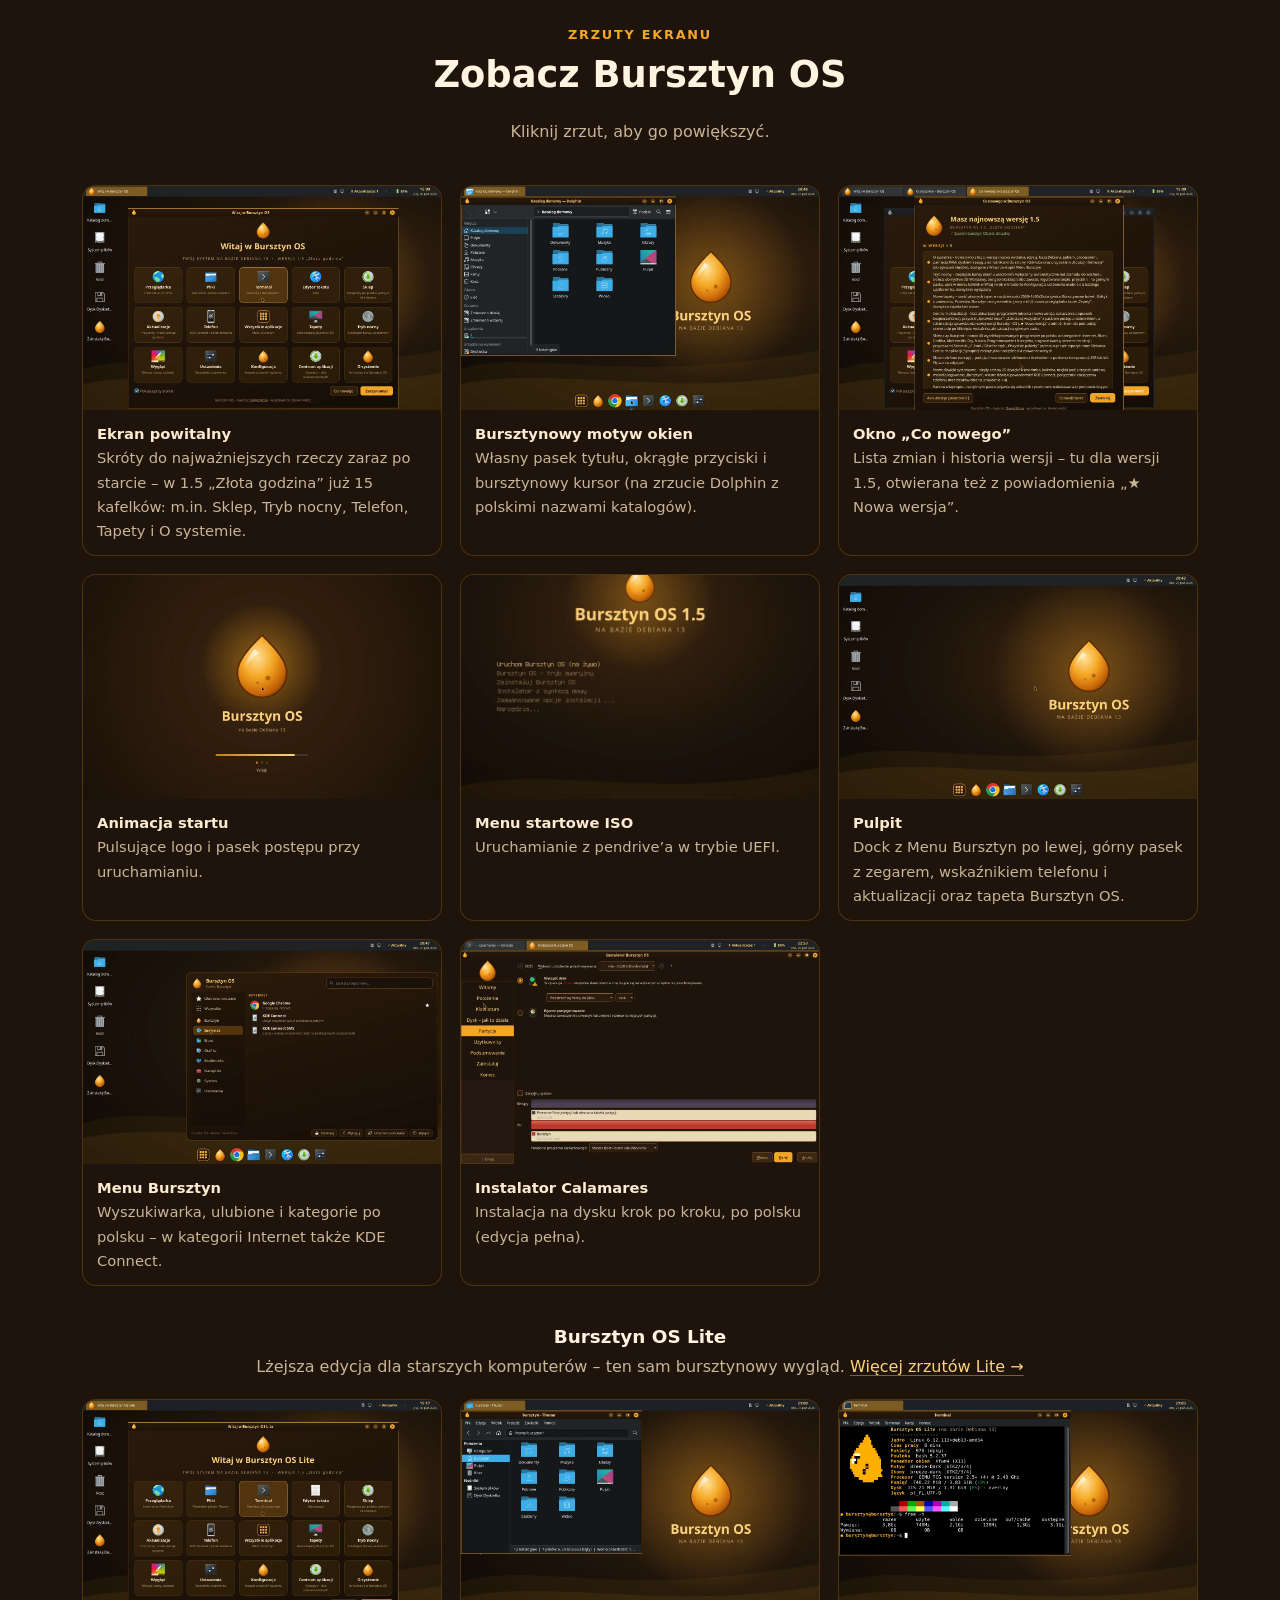
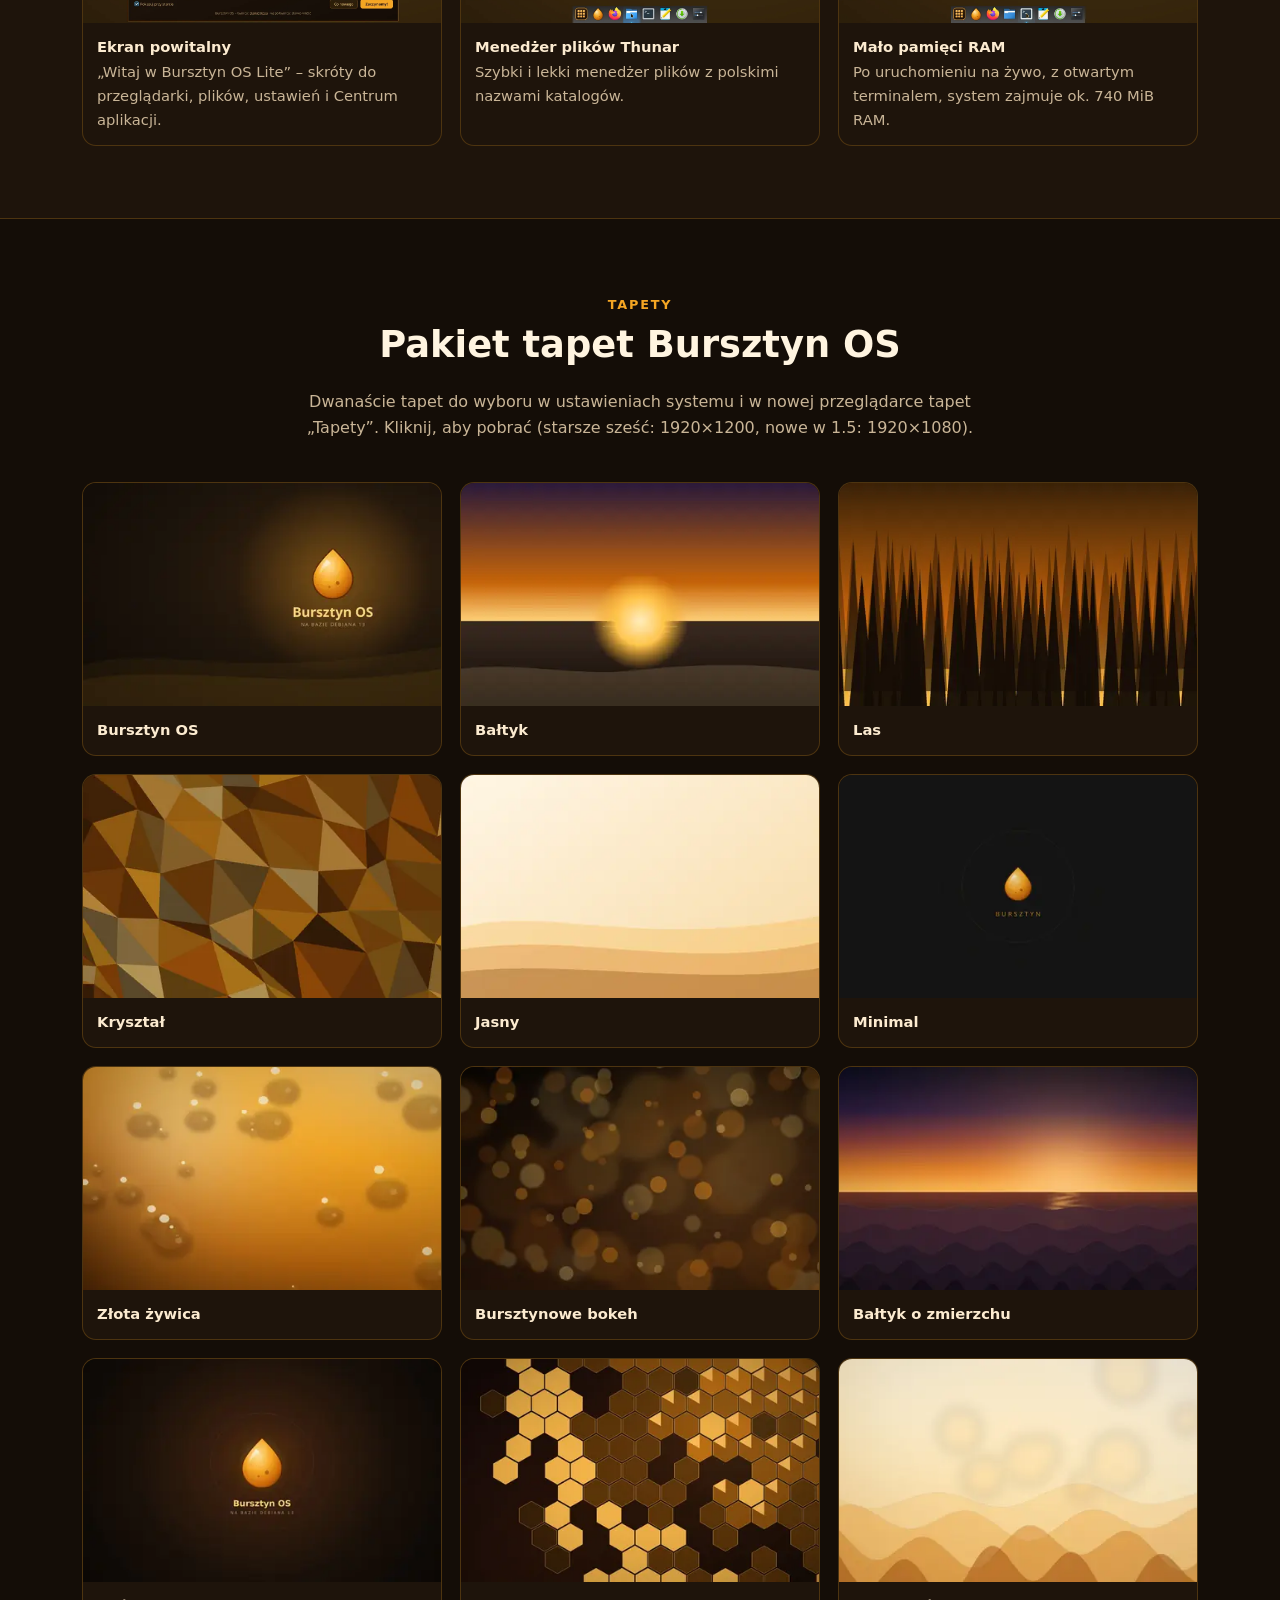
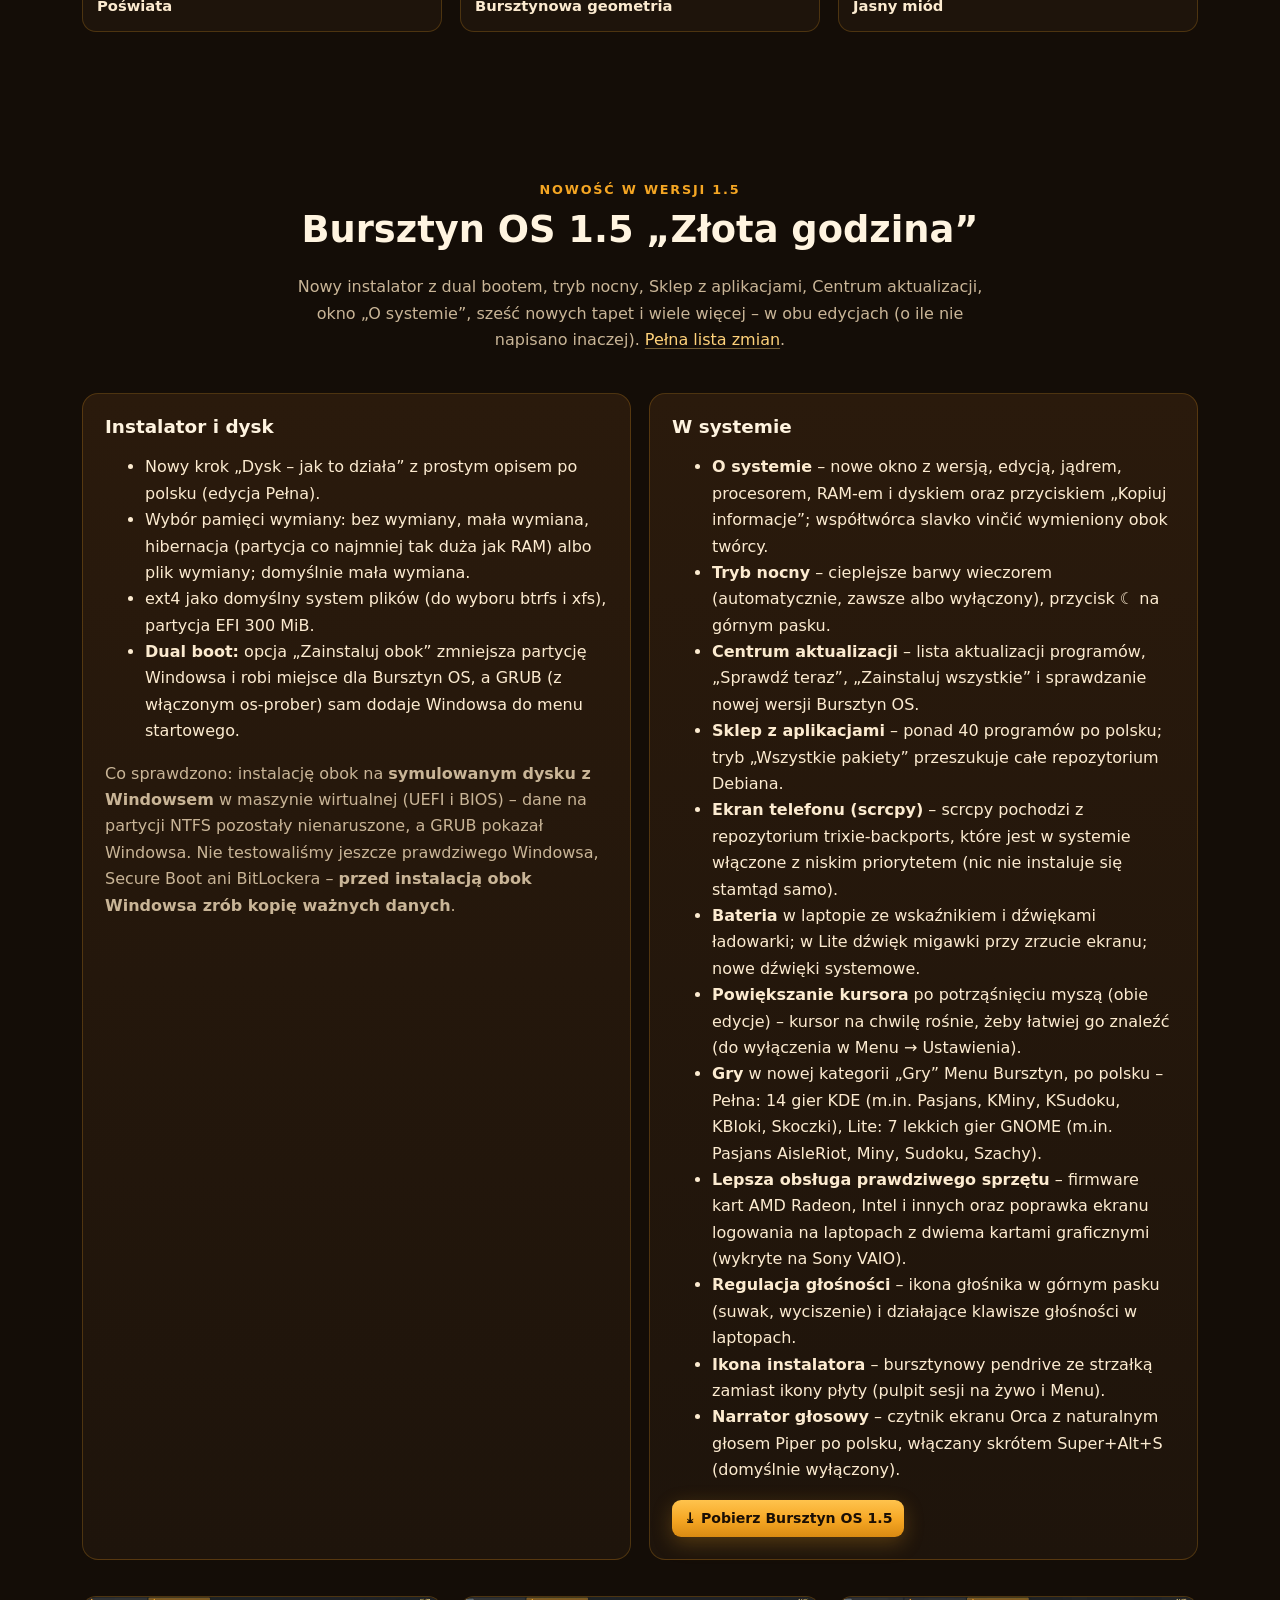
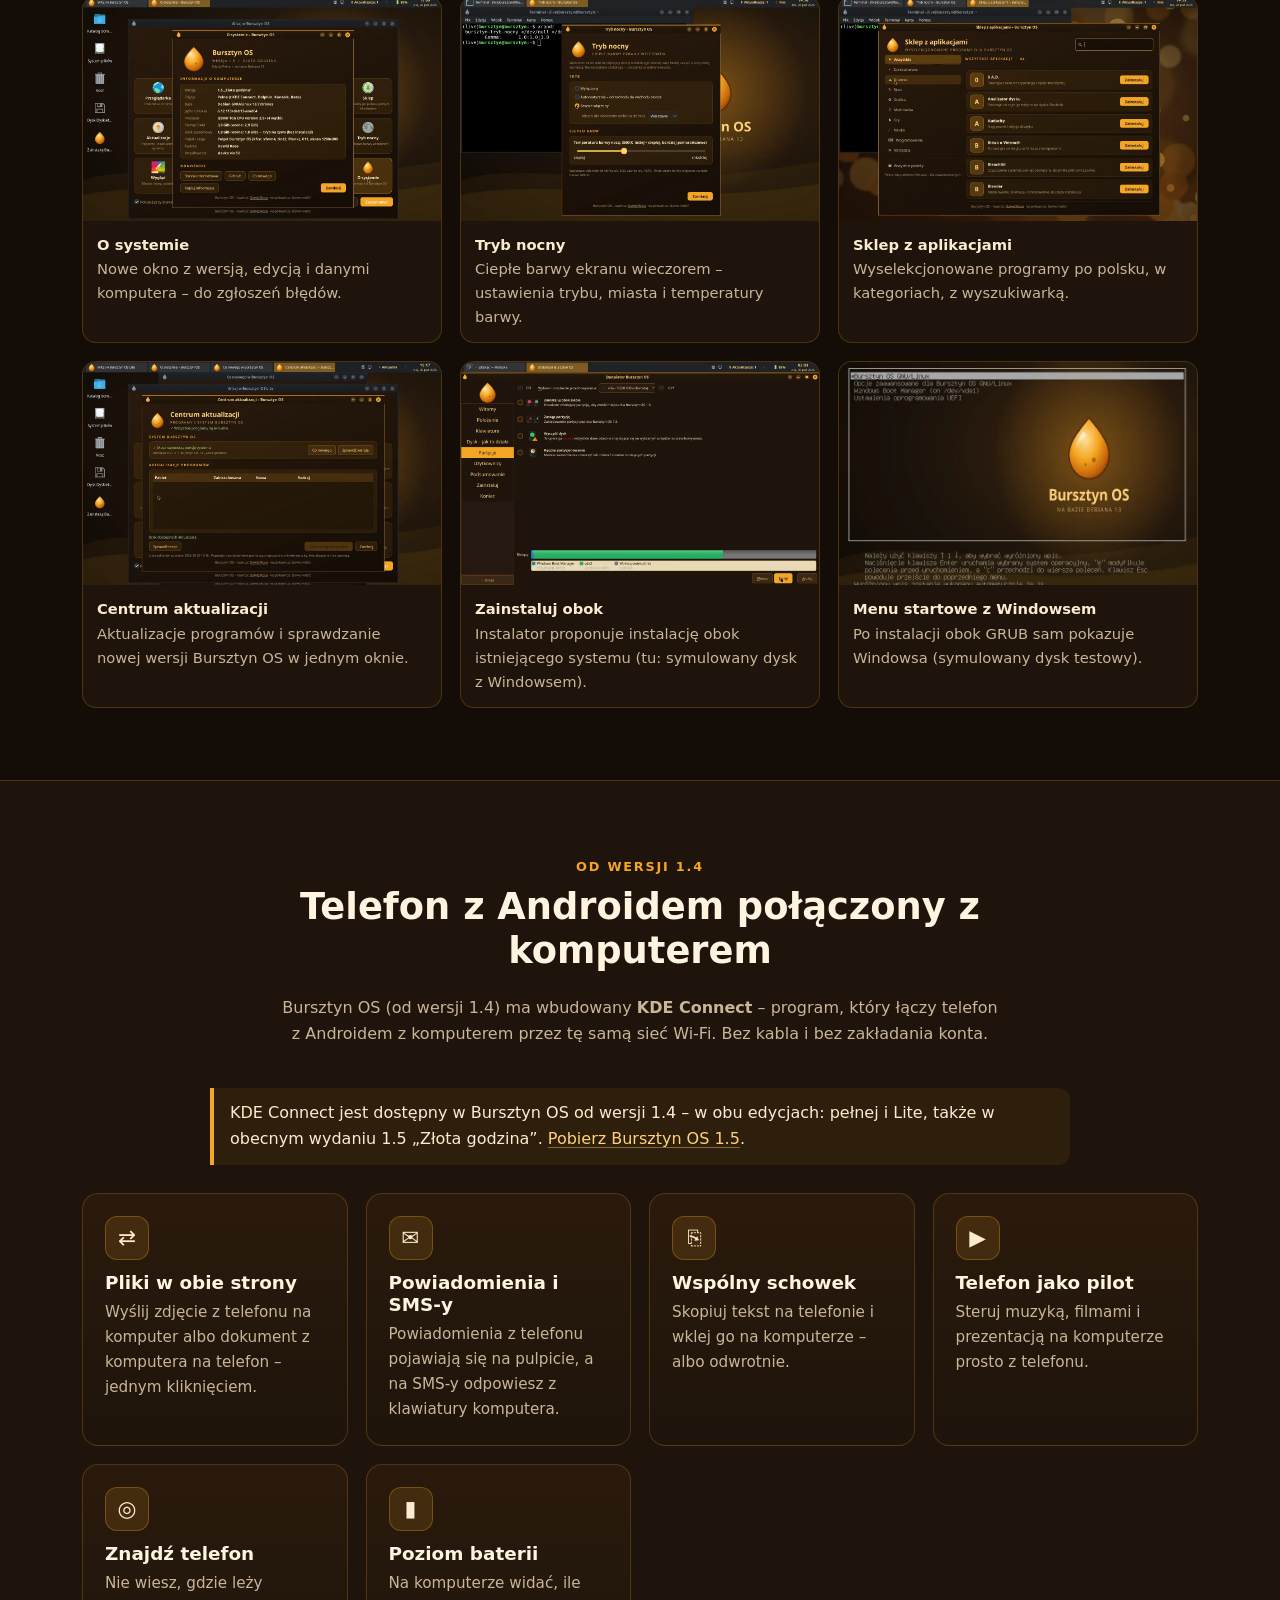
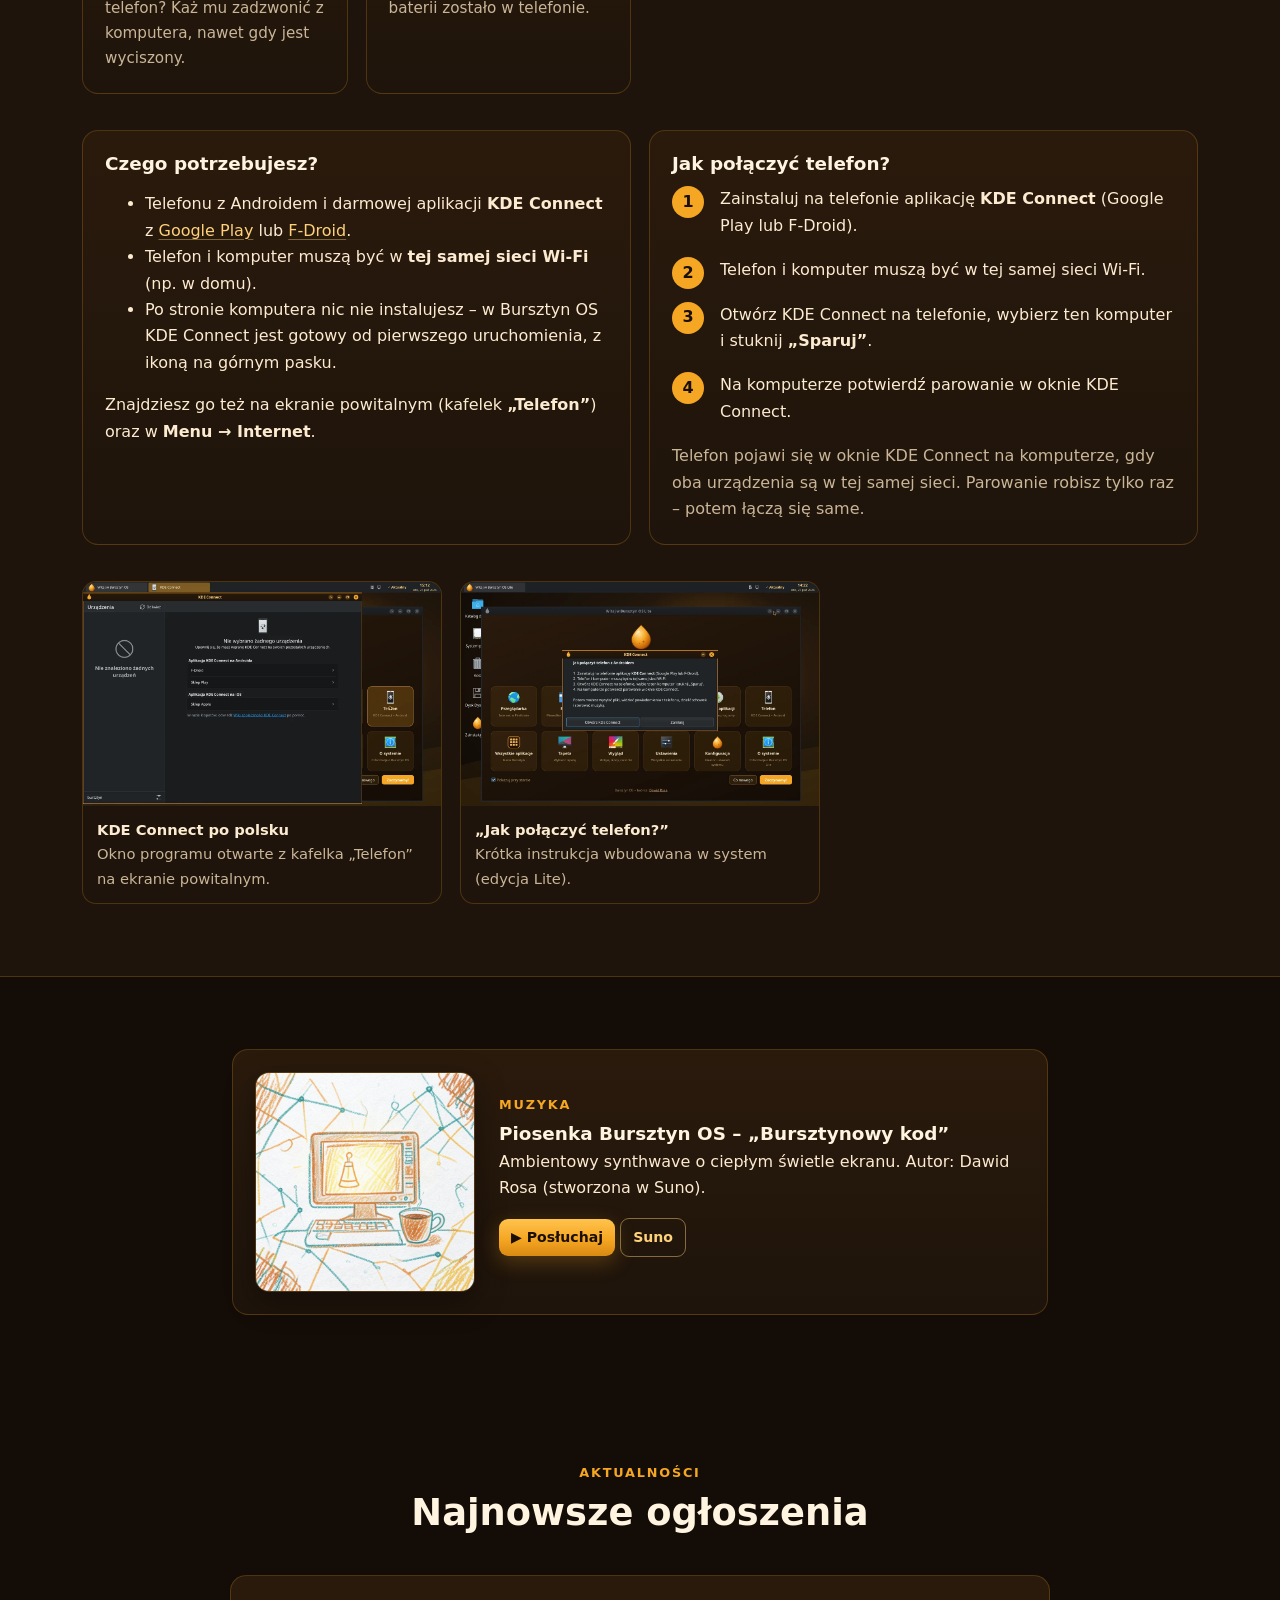
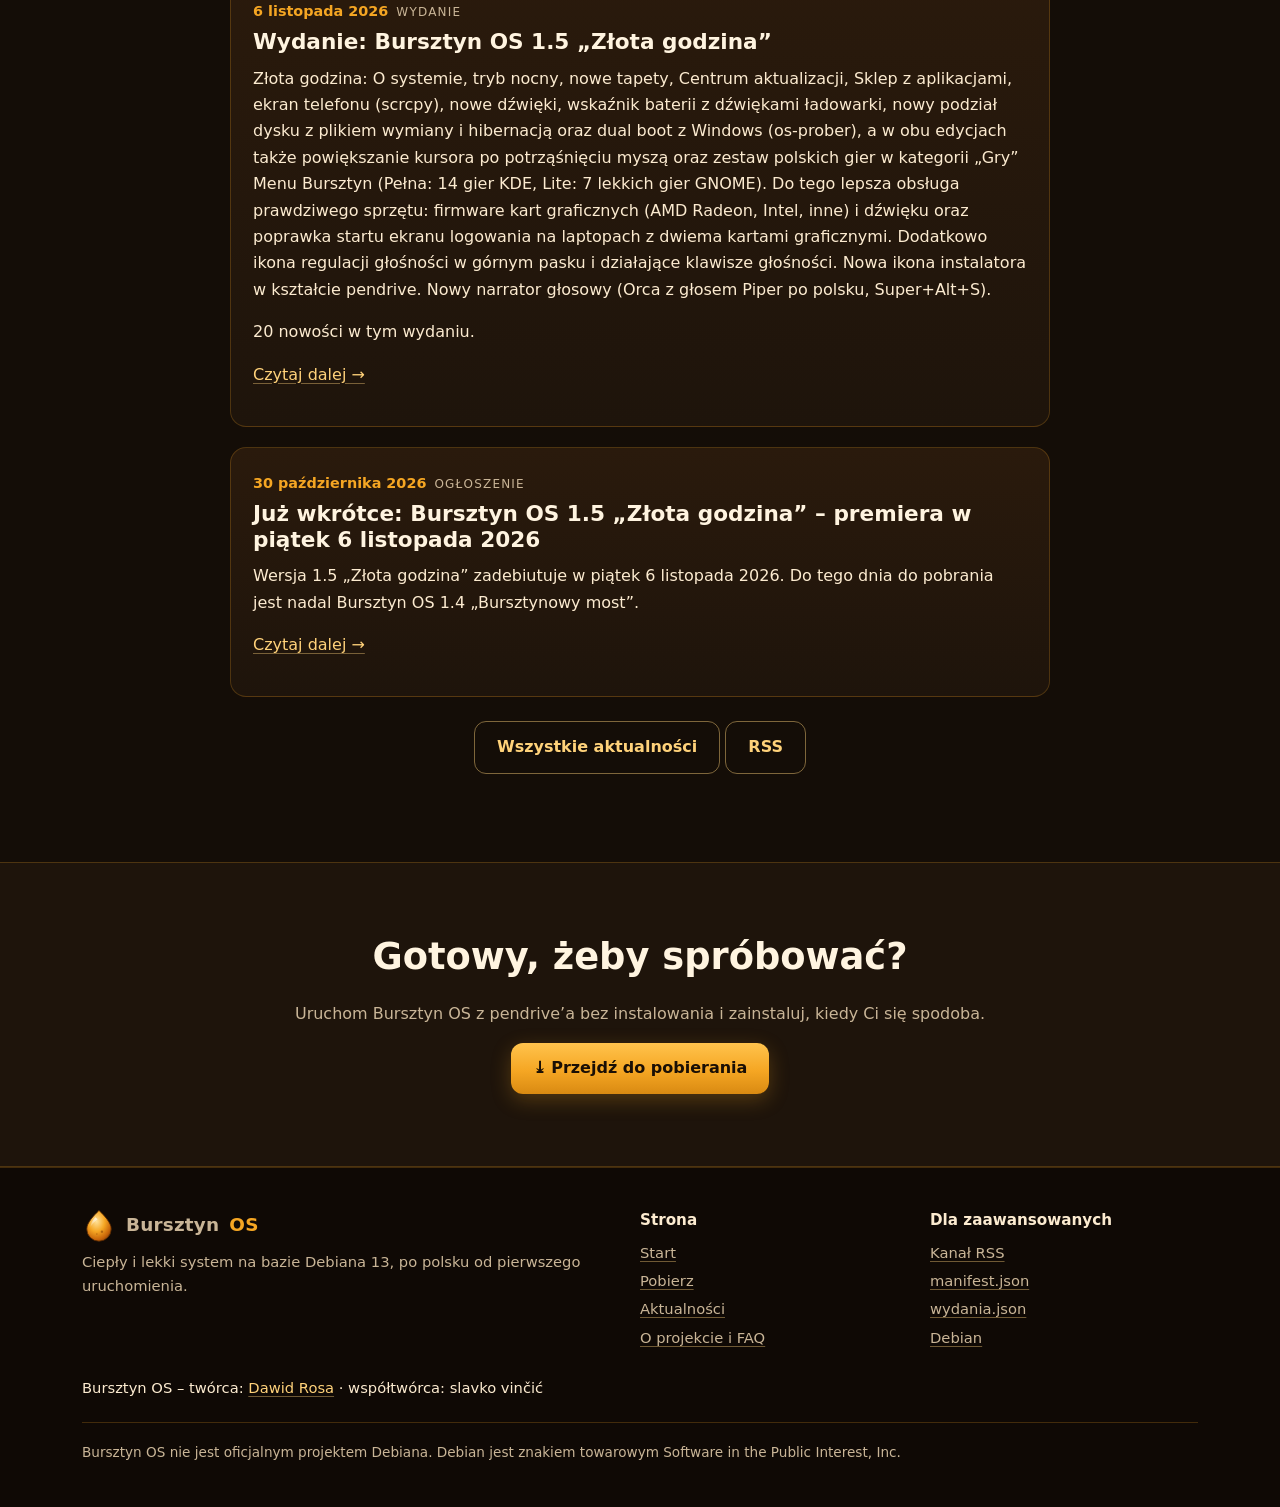
==== commit 48ac03a6: "Koniec żałoby: zdjęcie komunikatu" ====
--- a/index.html
+++ b/index.html
@@ -24,12 +24,6 @@
 </head>
 <body>
 <a class="pomin" href="#tresc">Przejdź do treści</a>
-<aside class="pasek-zaloba" role="note" aria-label="Komunikat o żałobie">
-  <div class="kontener">
-    <p class="pasek-zaloba-tytul">Pamięci ofiar tragedii w Krakowie</p>
-    <p>7 listopada 2026 roku na Rynku Głównym w Krakowie doszło do strzelaniny, w której zginęło sześć osób, a kilkanaście zostało rannych. Łączymy się w żalu z rodzinami ofiar i wszystkimi poszkodowanymi. Żałoba narodowa obowiązuje 8 i 9 listopada, a w Krakowie żałoba miejska trwa do 11 listopada.</p>
-  </div>
-</aside>
 <header class="naglowek">
   <div class="kontener">
     <a class="marka" href="index.html"><img src="img/logo.svg" alt="" width="34" height="34">Bursztyn <span>OS</span></a>
--- a/css/style.css
+++ b/css/style.css
@@ -7,8 +7,8 @@
   --max:1160px;
 }
 *{box-sizing:border-box}
-/* Żałoba po tragedii w Krakowie (7.11.2026) */
-html{scroll-behavior:smooth;filter:grayscale(1)}
+/* Żałoba zakończona 10.11.2026 – kolory przywrócone */
+html{scroll-behavior:smooth}
 body{margin:0;background:var(--tlo);color:var(--tekst);
   font:16px/1.65 "Noto Sans","Segoe UI",system-ui,-apple-system,Roboto,Ubuntu,sans-serif;
   -webkit-font-smoothing:antialiased}
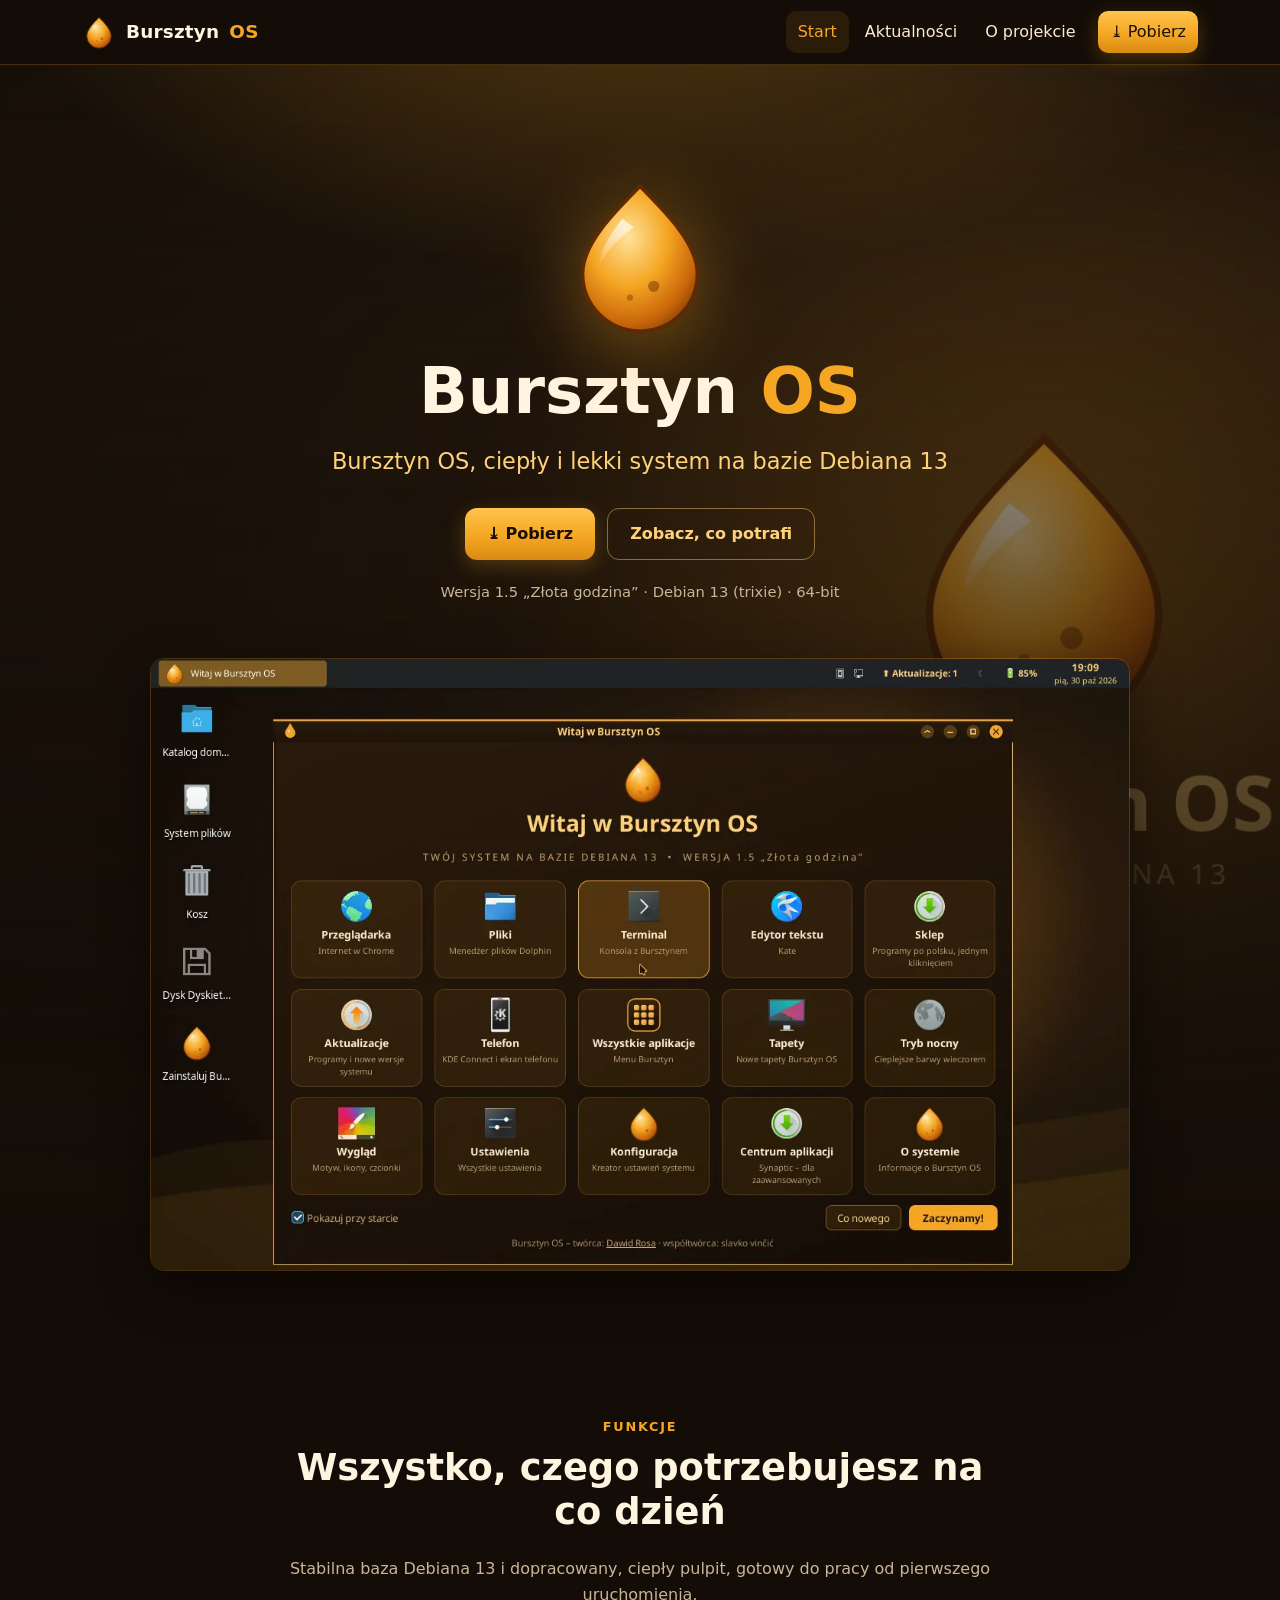
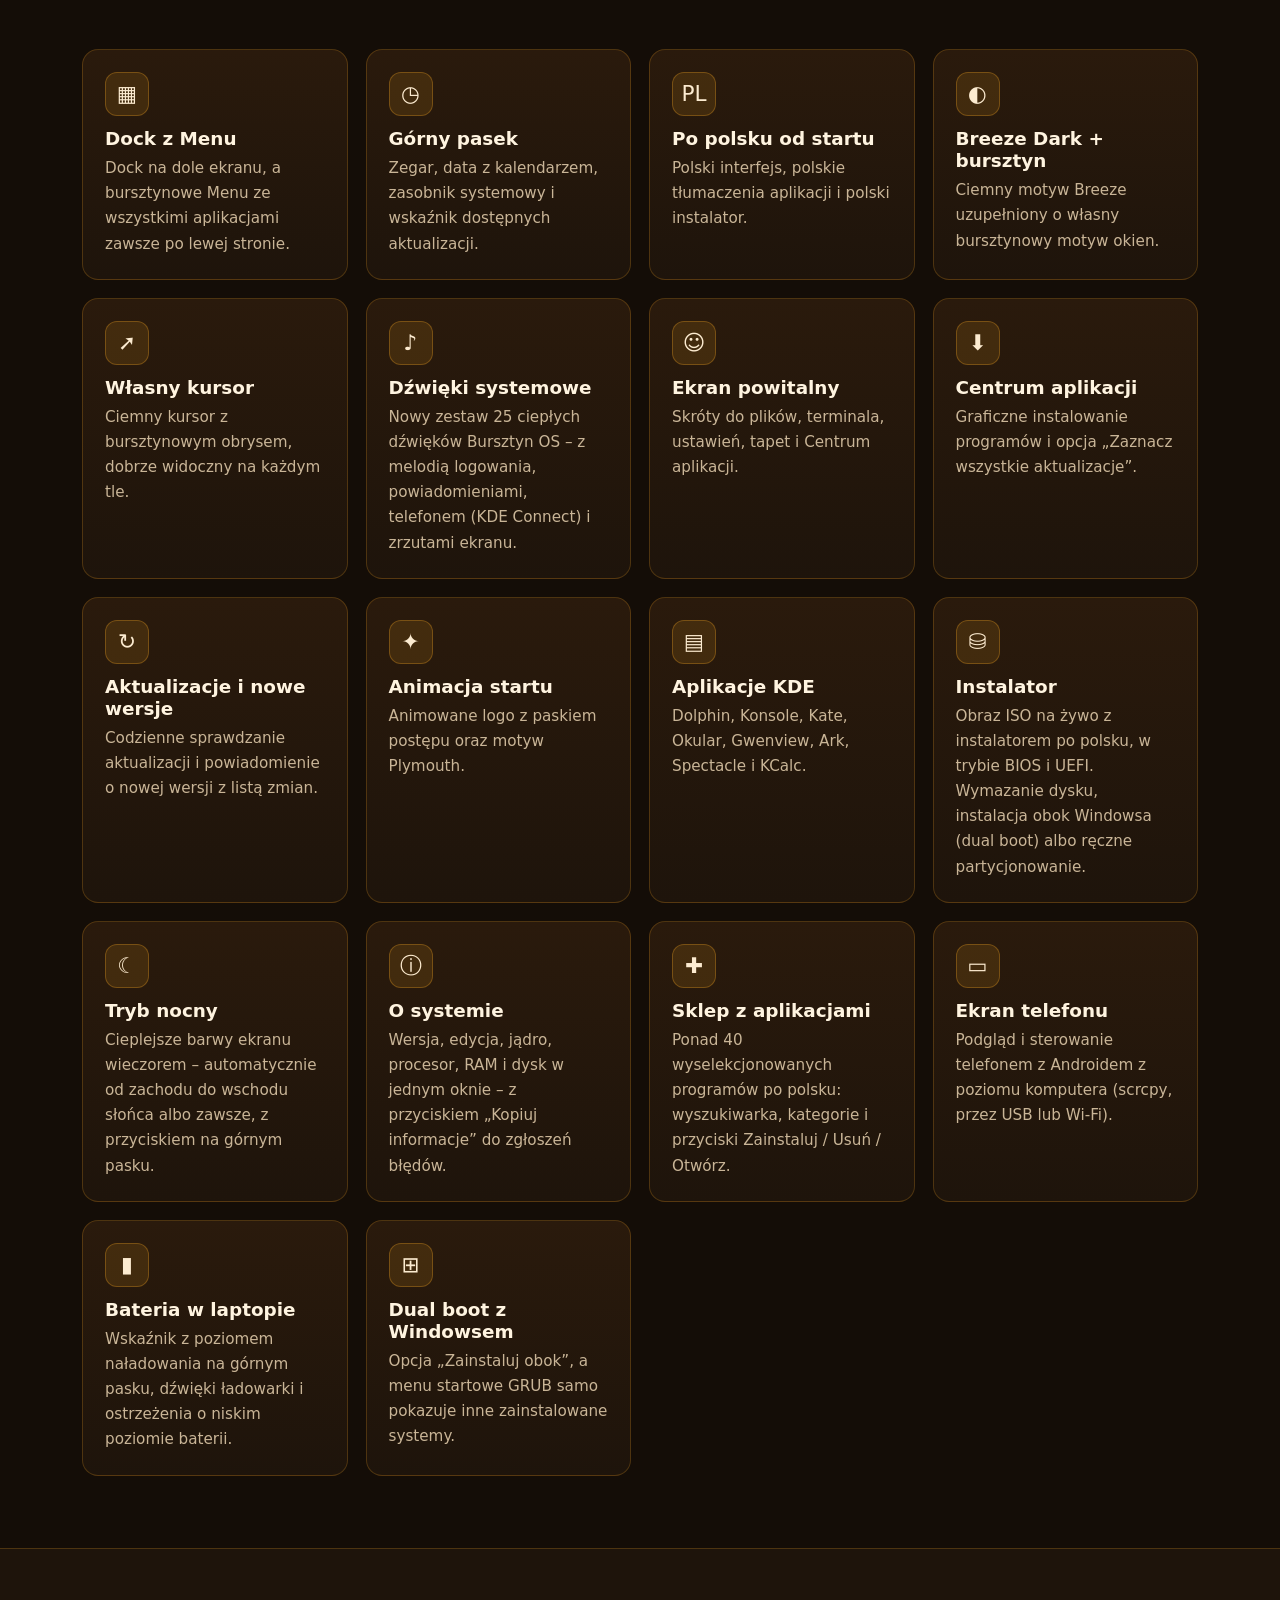
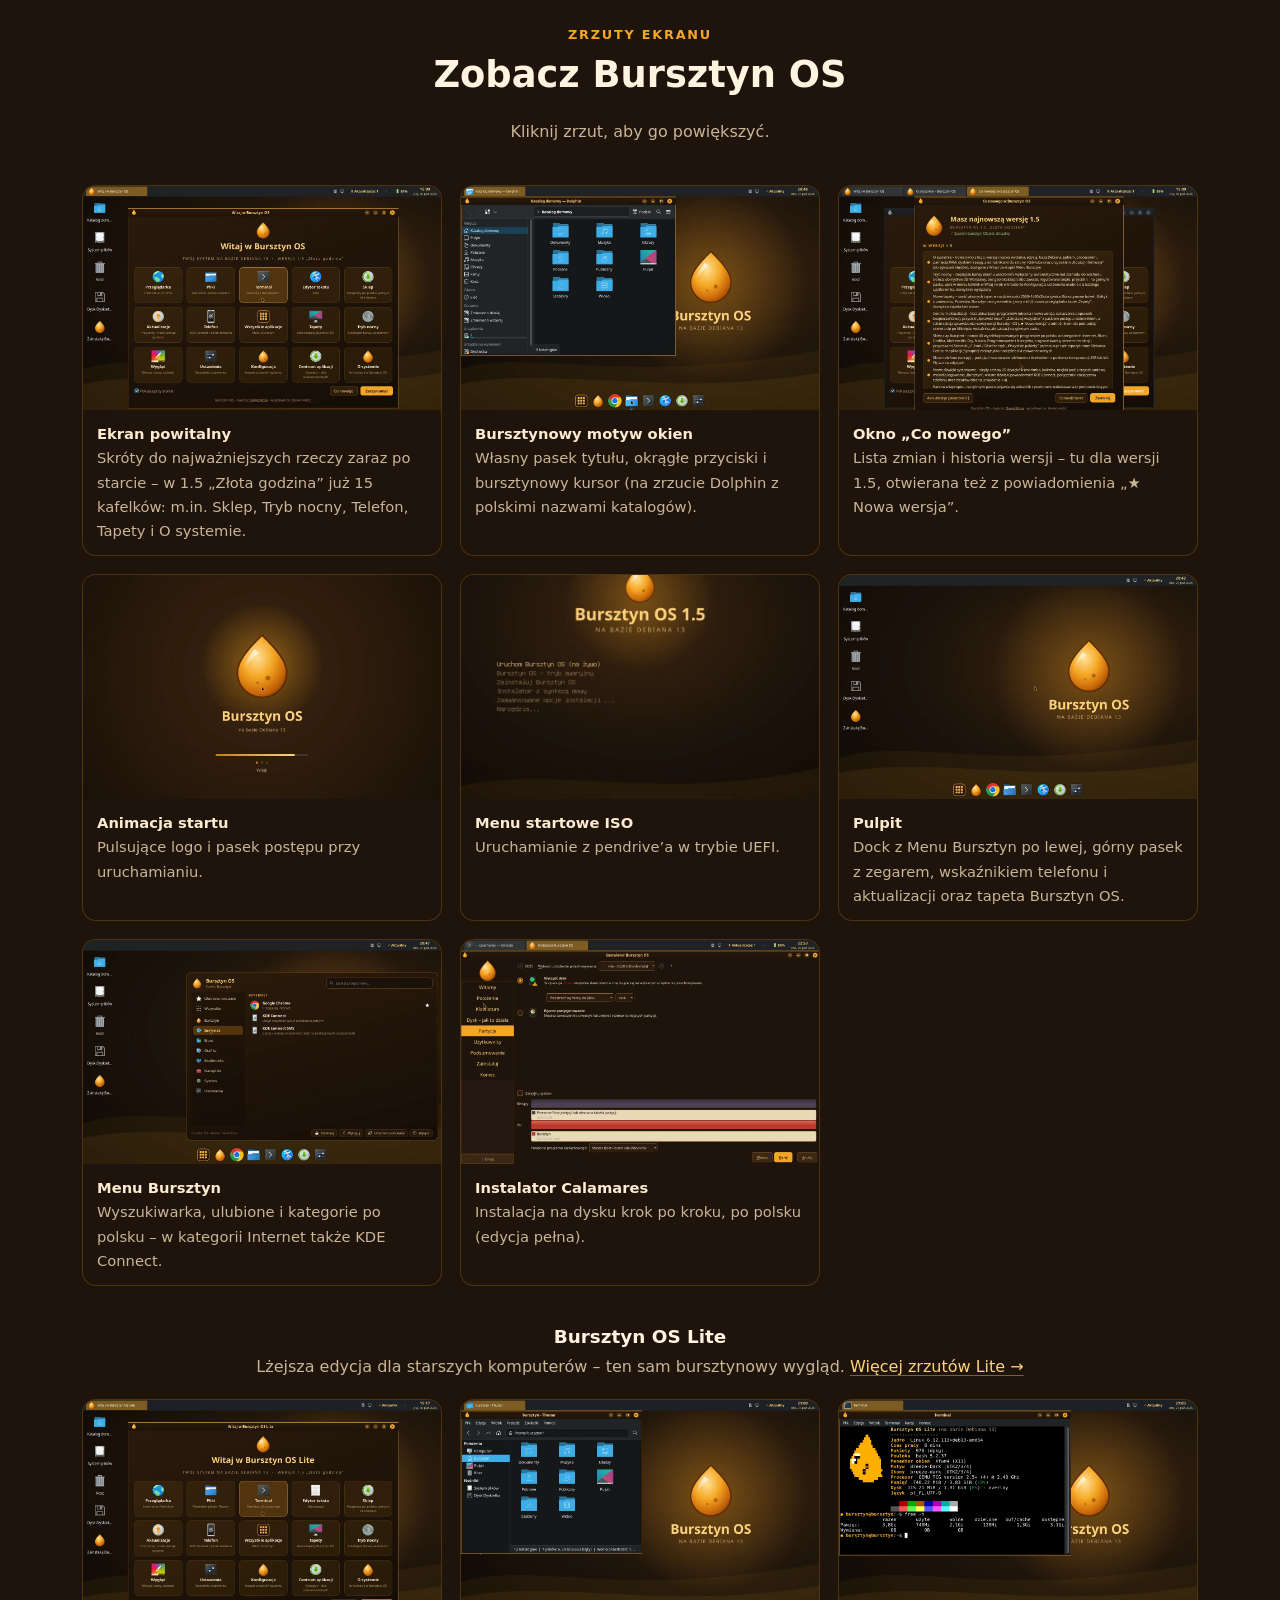
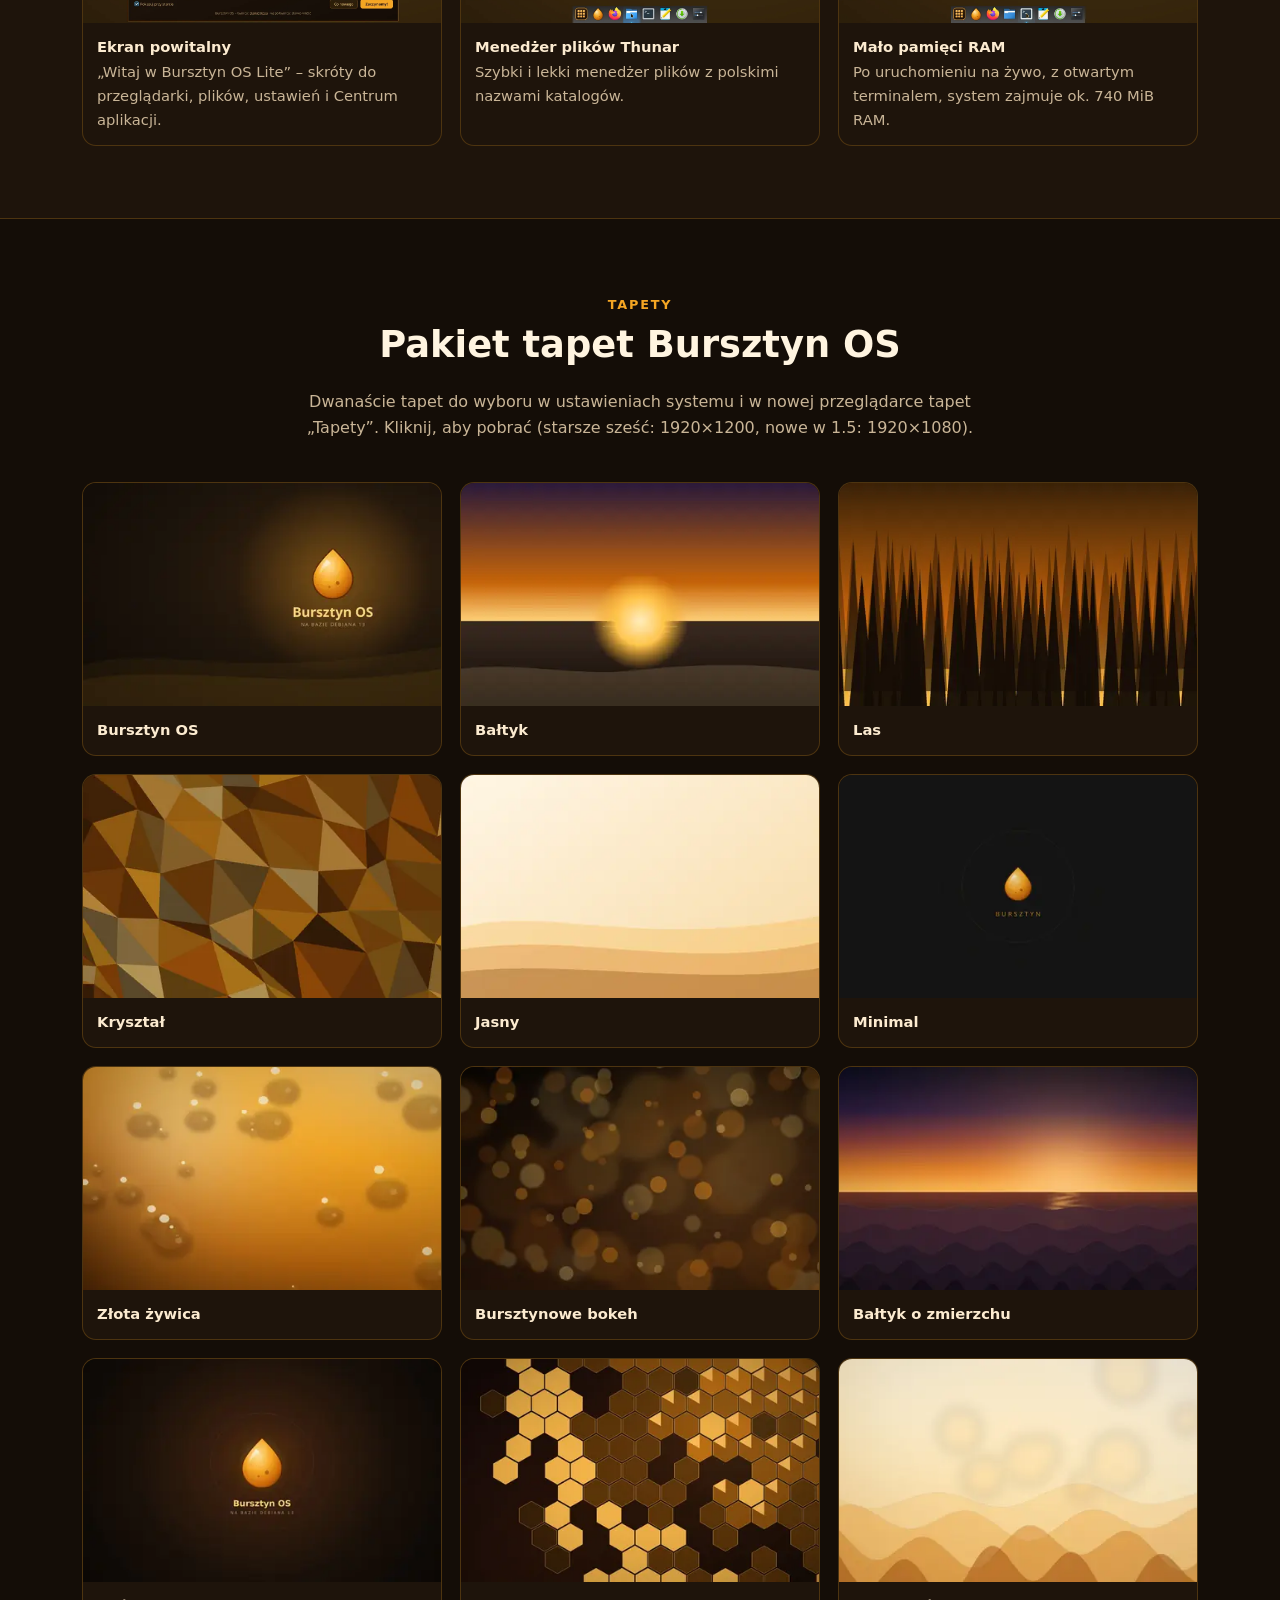
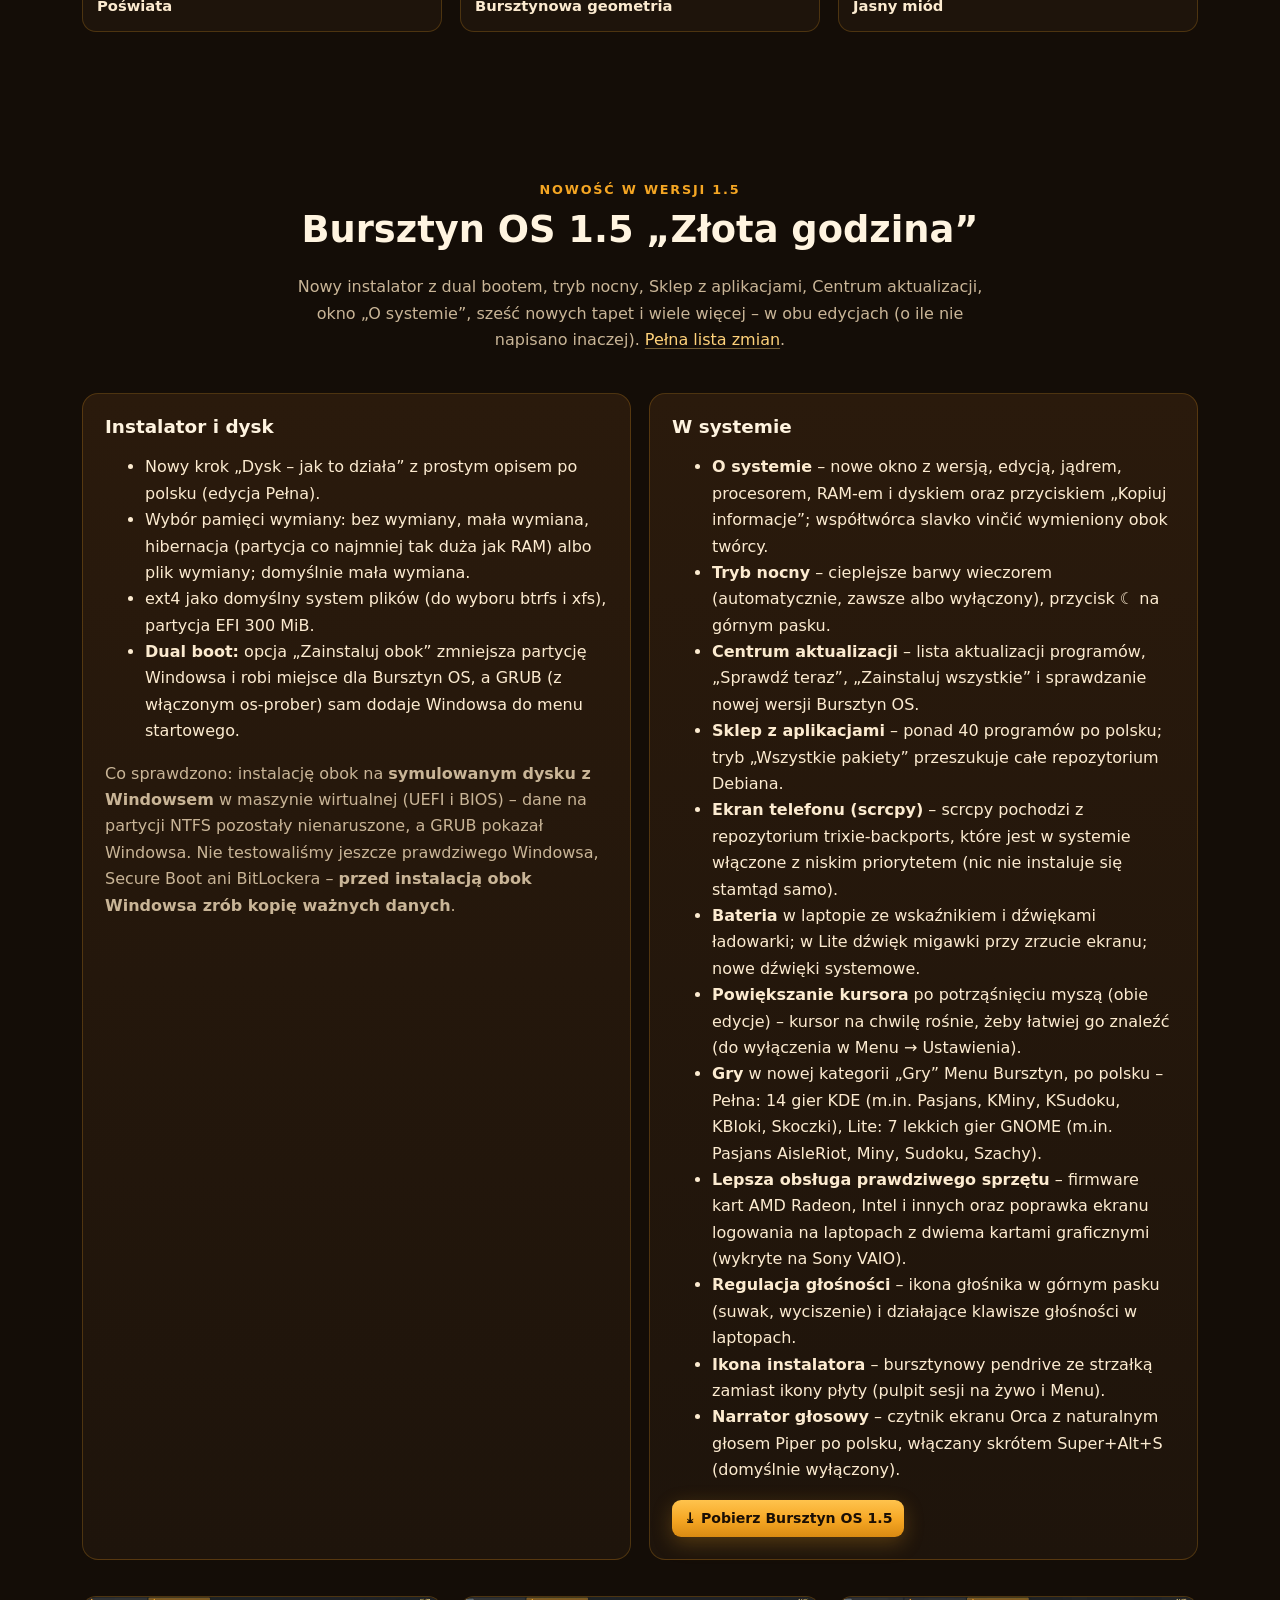
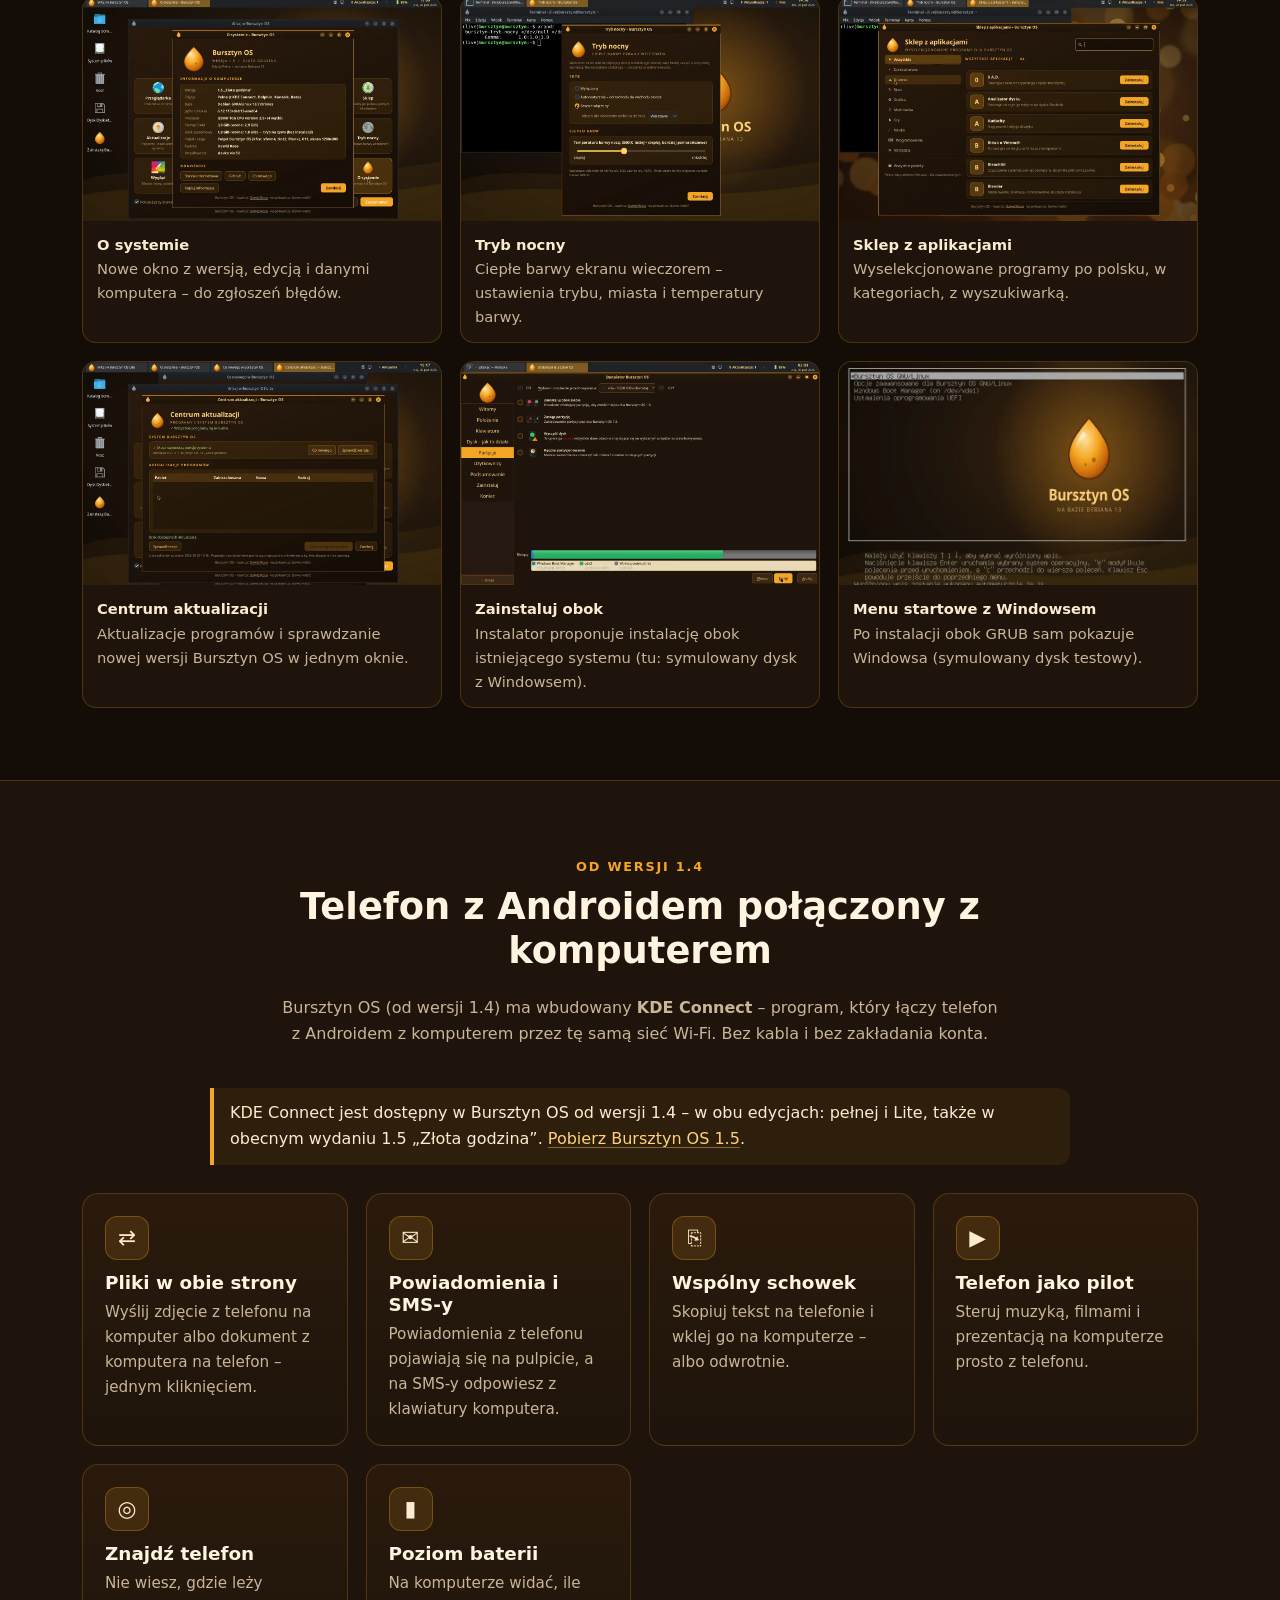
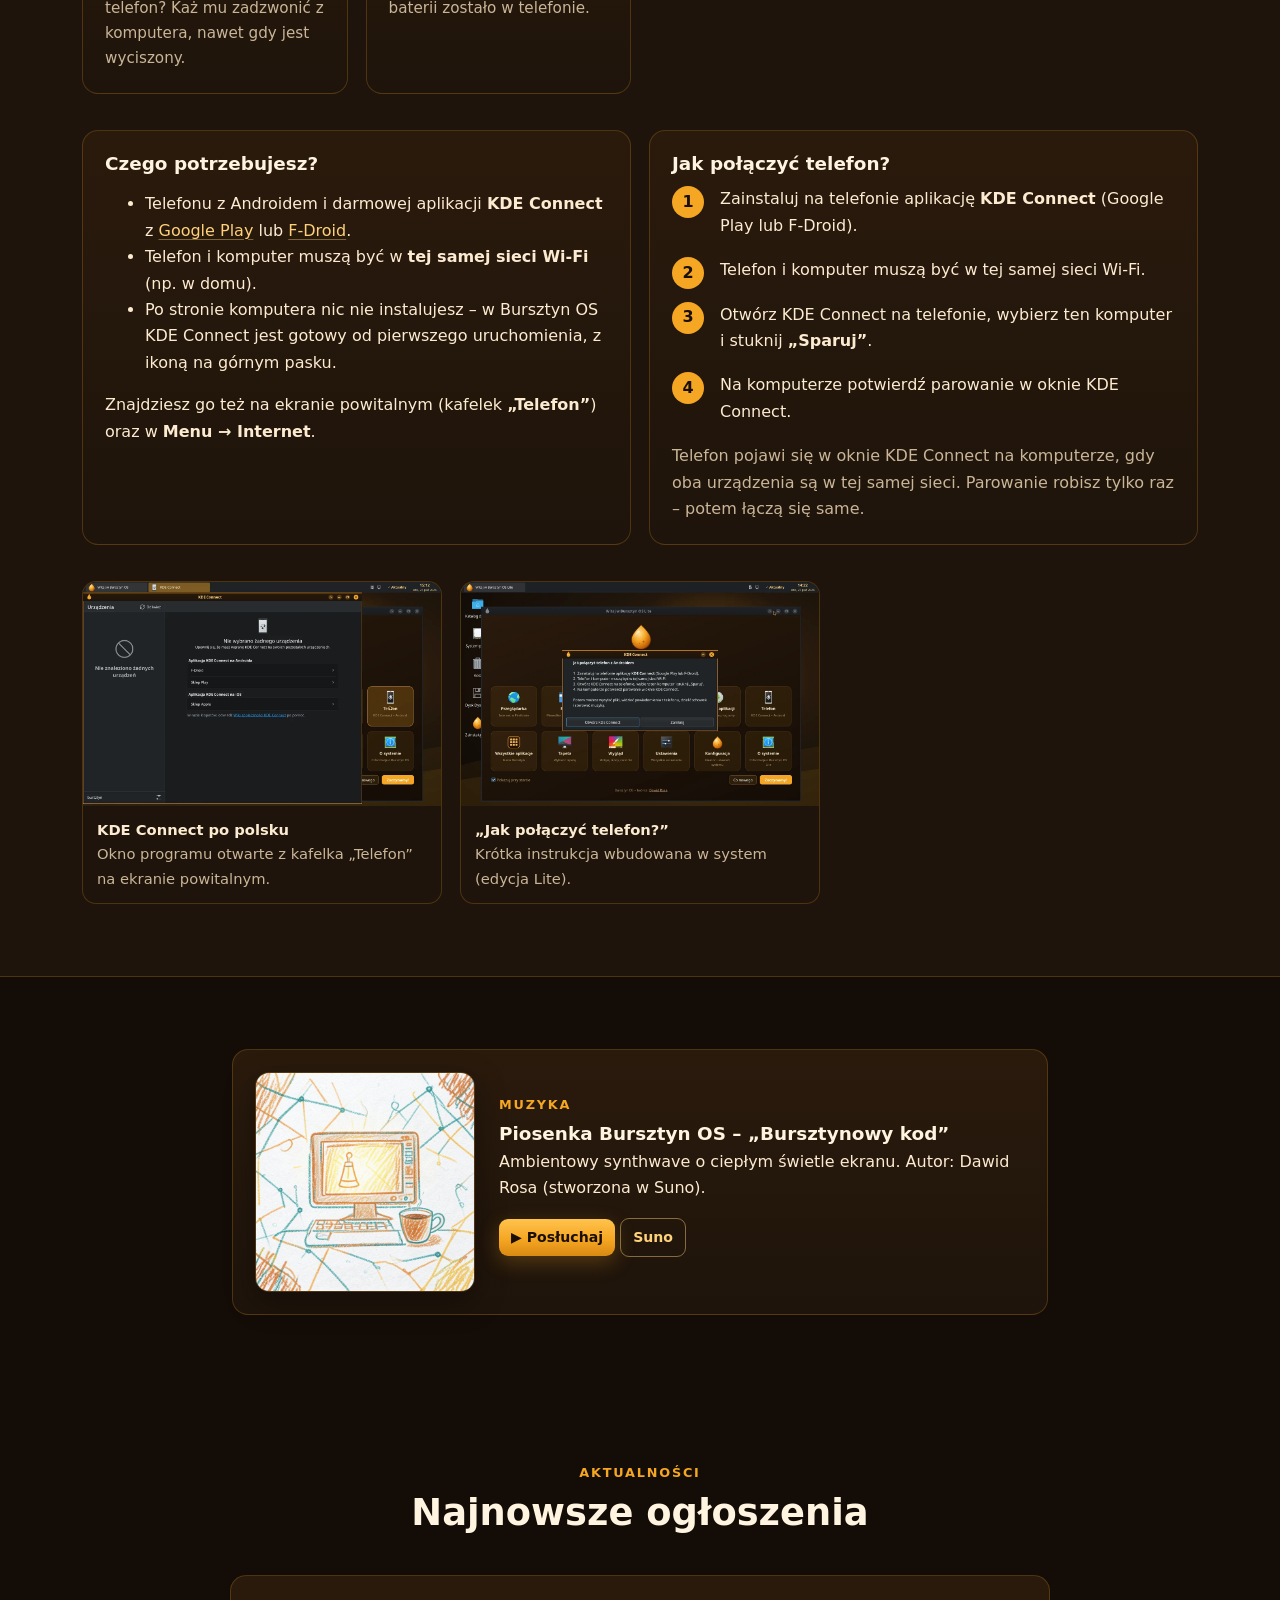
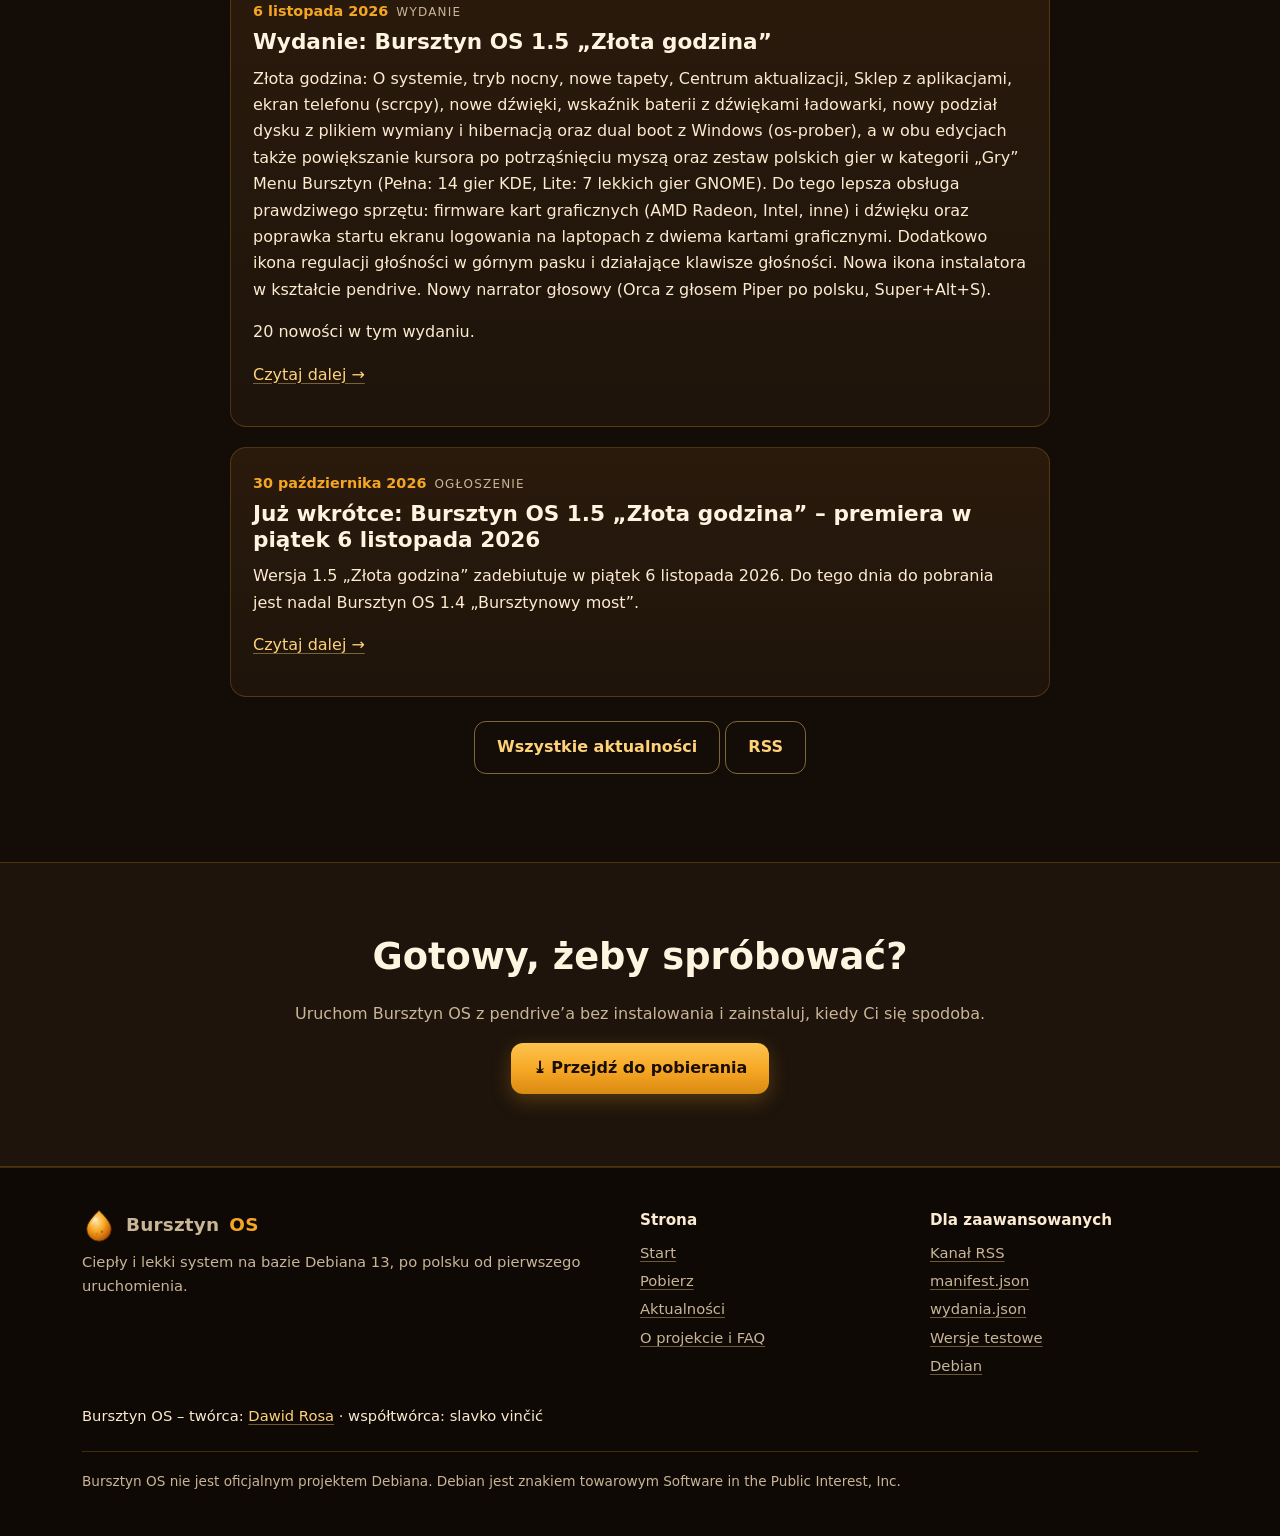
==== commit e7d741fc: "Strona: podstrona Wersje testowe (1.6-test-r36) Dodaje testy.html z wyraźnym ostrzeżeniem TEST — wer" ====
--- a/index.html
+++ b/index.html
@@ -260,7 +260,7 @@
     </div>
     <div>
       <h4>Dla zaawansowanych</h4>
-      <ul><li><a href="feed.xml">Kanał RSS</a></li><li><a href="manifest.json">manifest.json</a></li><li><a href="data/wydania.json">wydania.json</a></li><li><a href="https://www.debian.org/">Debian</a></li></ul>
+      <ul><li><a href="feed.xml">Kanał RSS</a></li><li><a href="manifest.json">manifest.json</a></li><li><a href="data/wydania.json">wydania.json</a></li><li><a href="testy.html">Wersje testowe</a></li><li><a href="https://www.debian.org/">Debian</a></li></ul>
     </div>
     <!-- GEN:STOPKA-TWORCA -->
 <p class="tworca-stopka">Bursztyn OS – twórca: <a href="https://github.com/dawidrosa026-lang" rel="author">Dawid Rosa</a> · współtwórca: slavko vinčić</p>
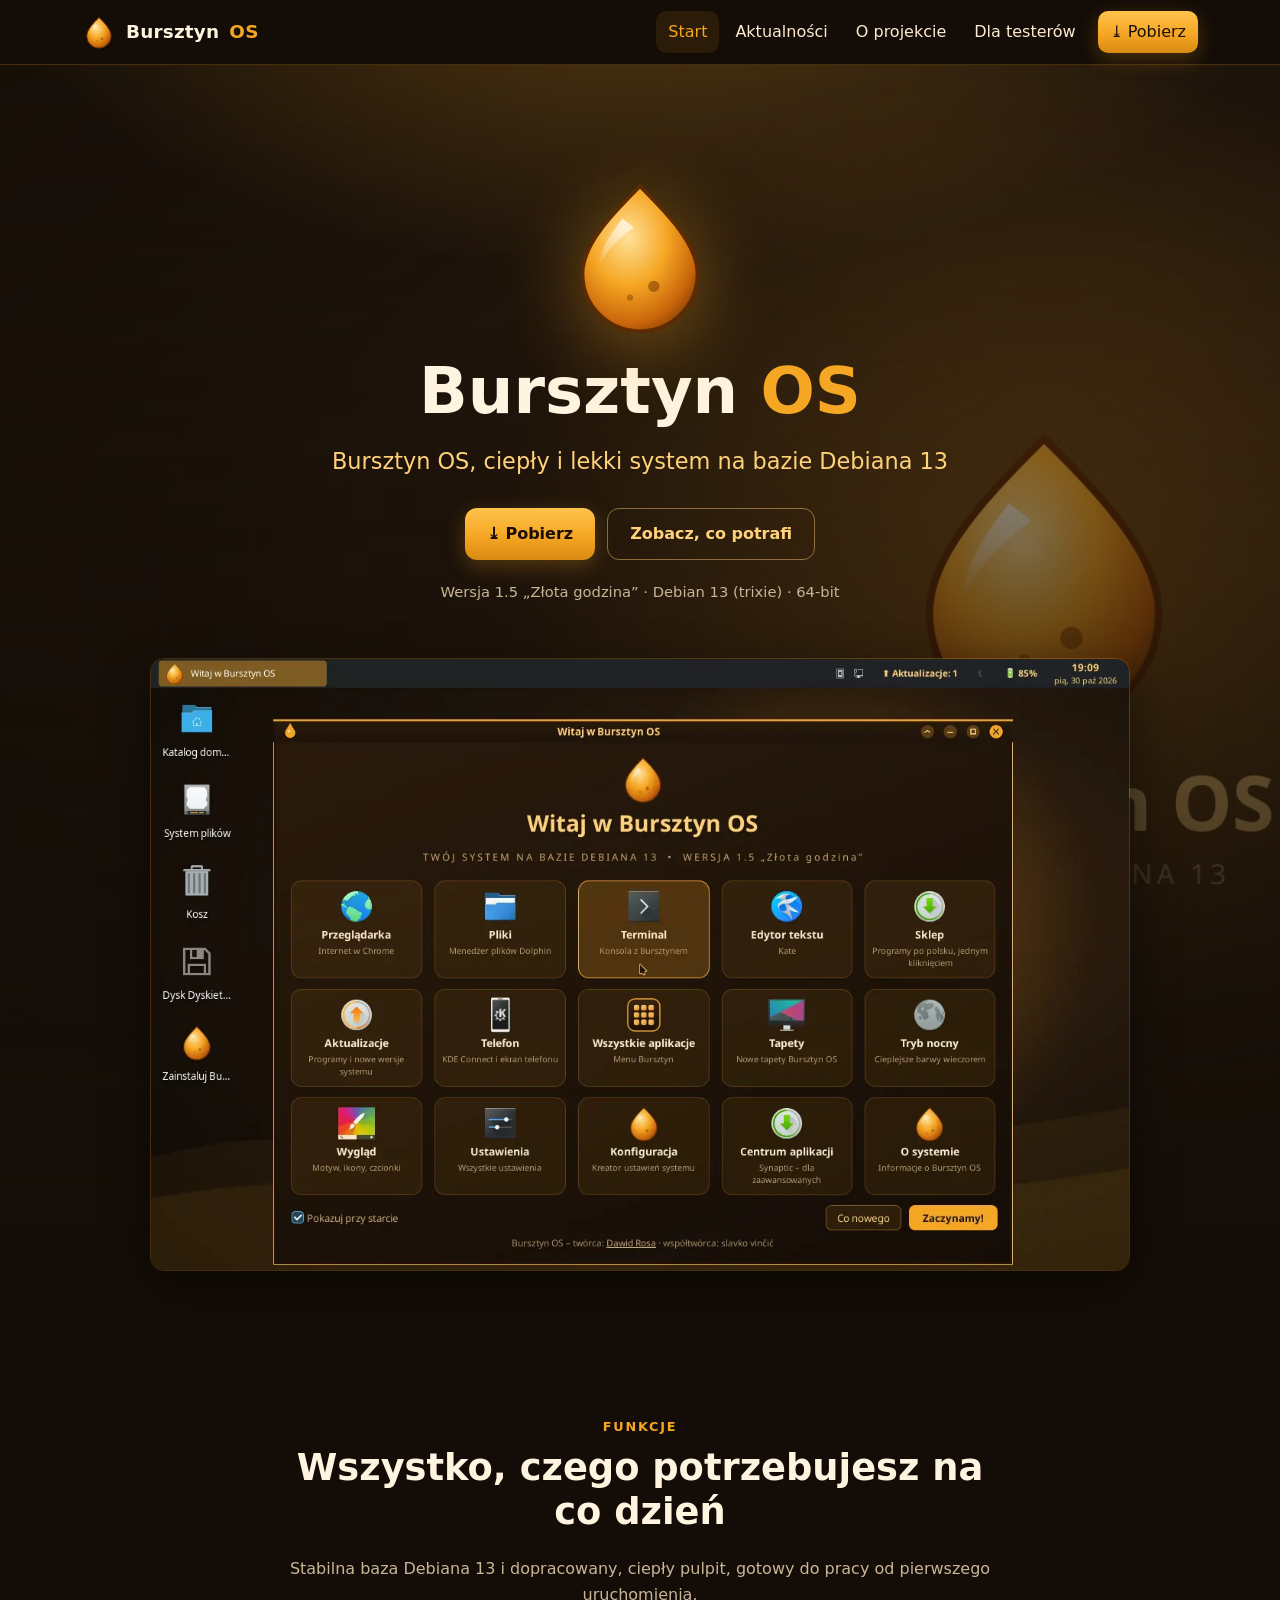
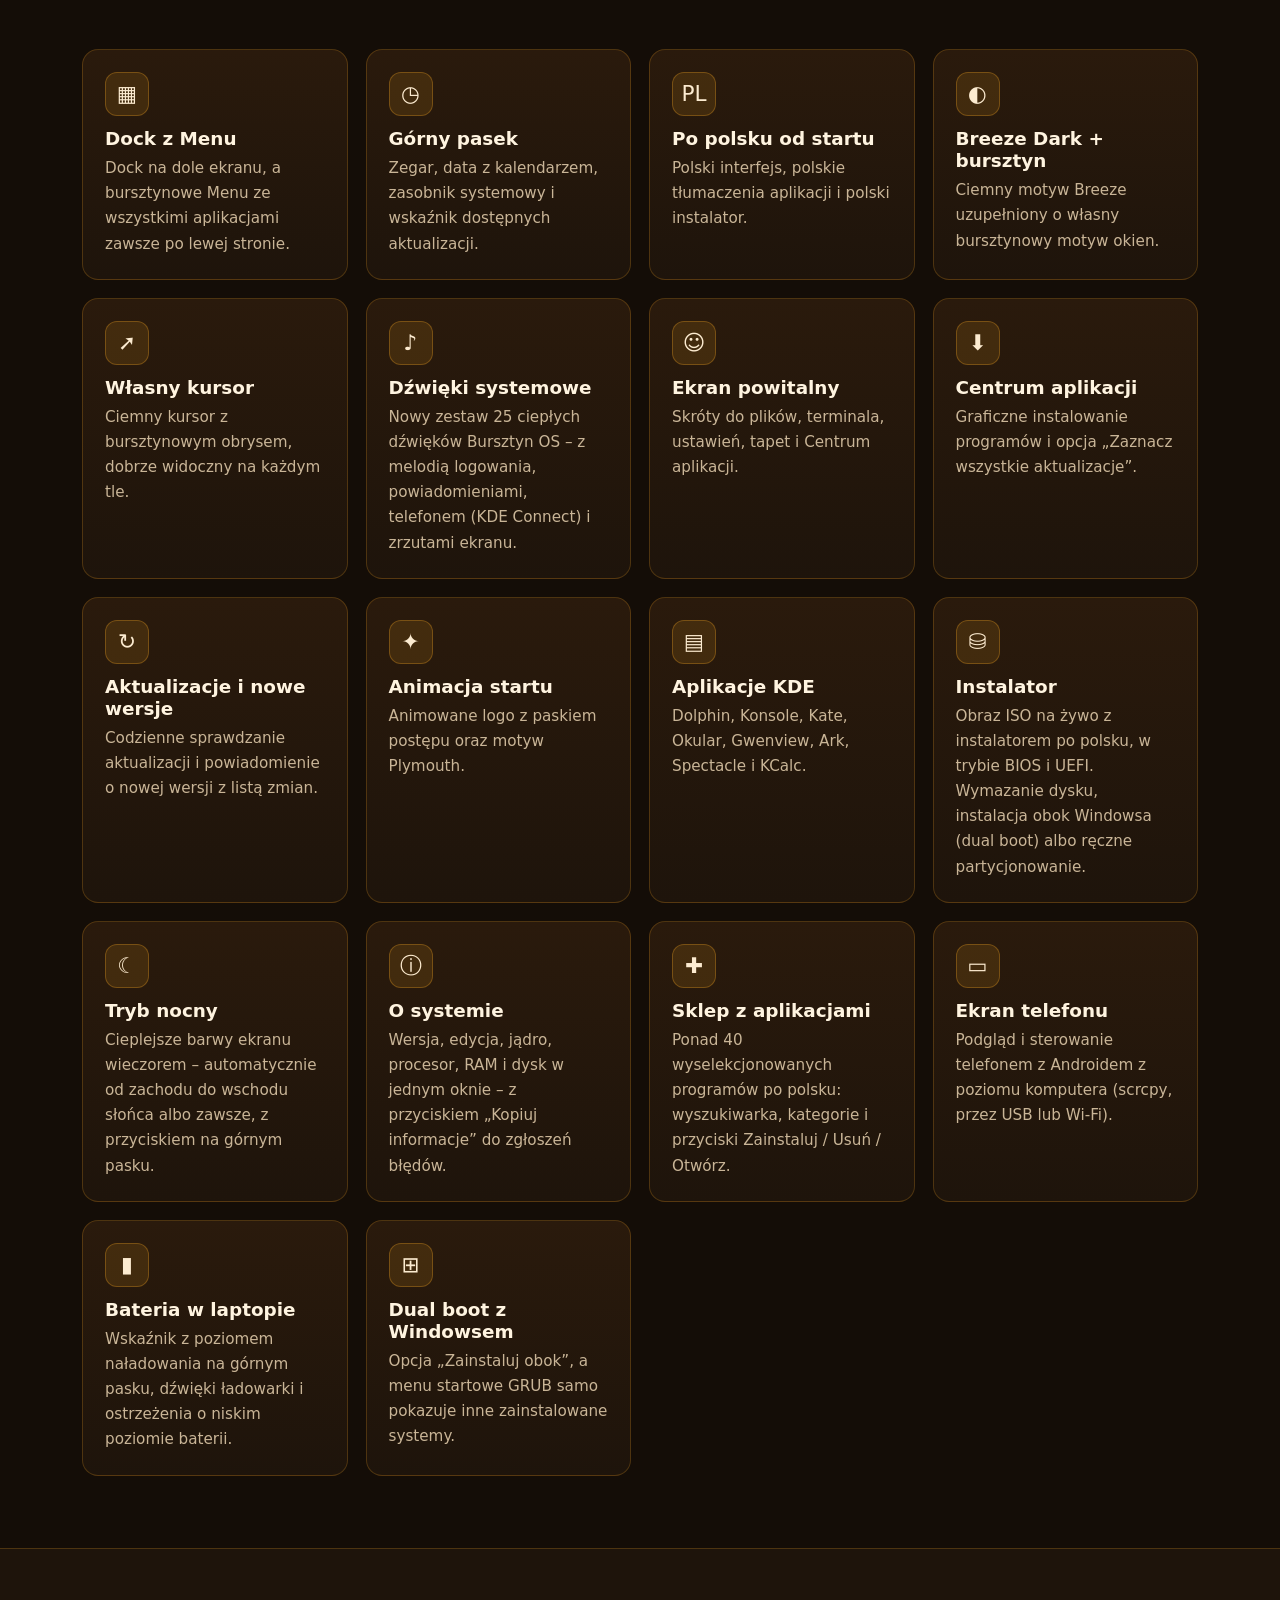
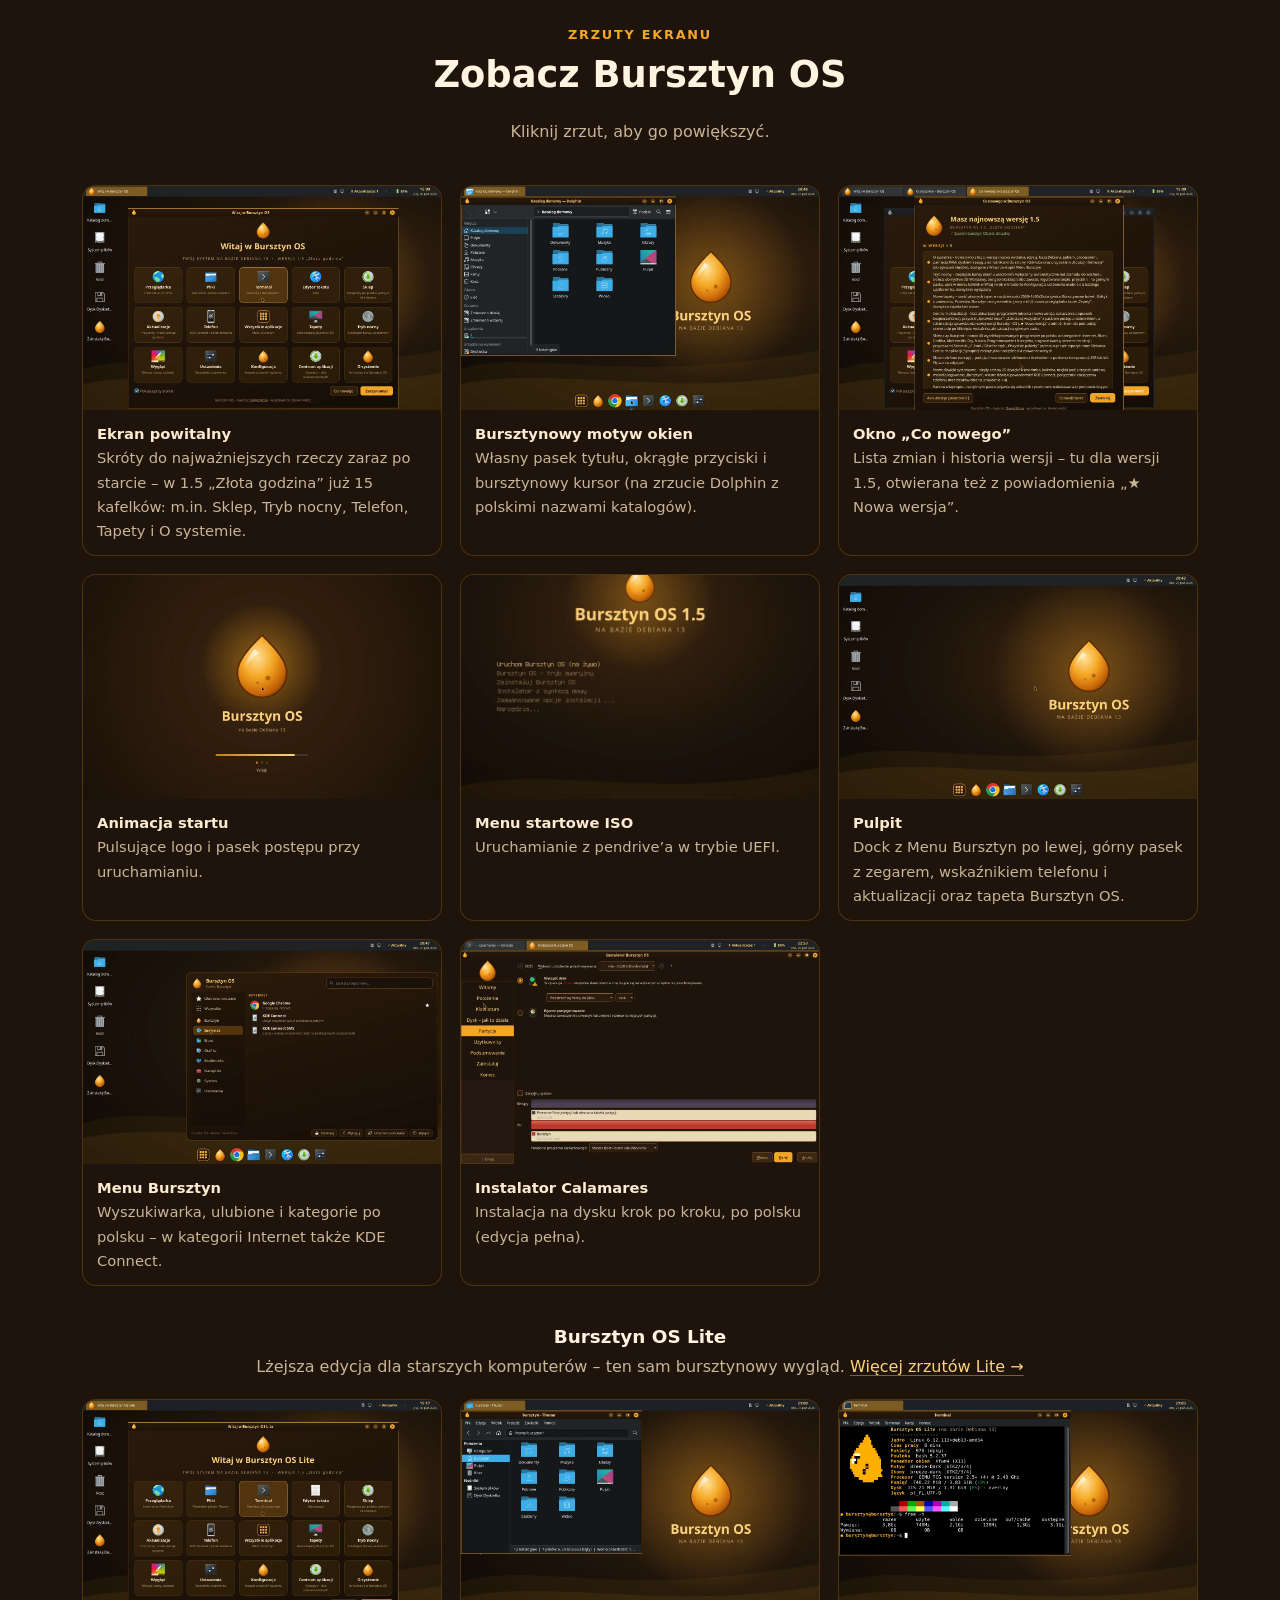
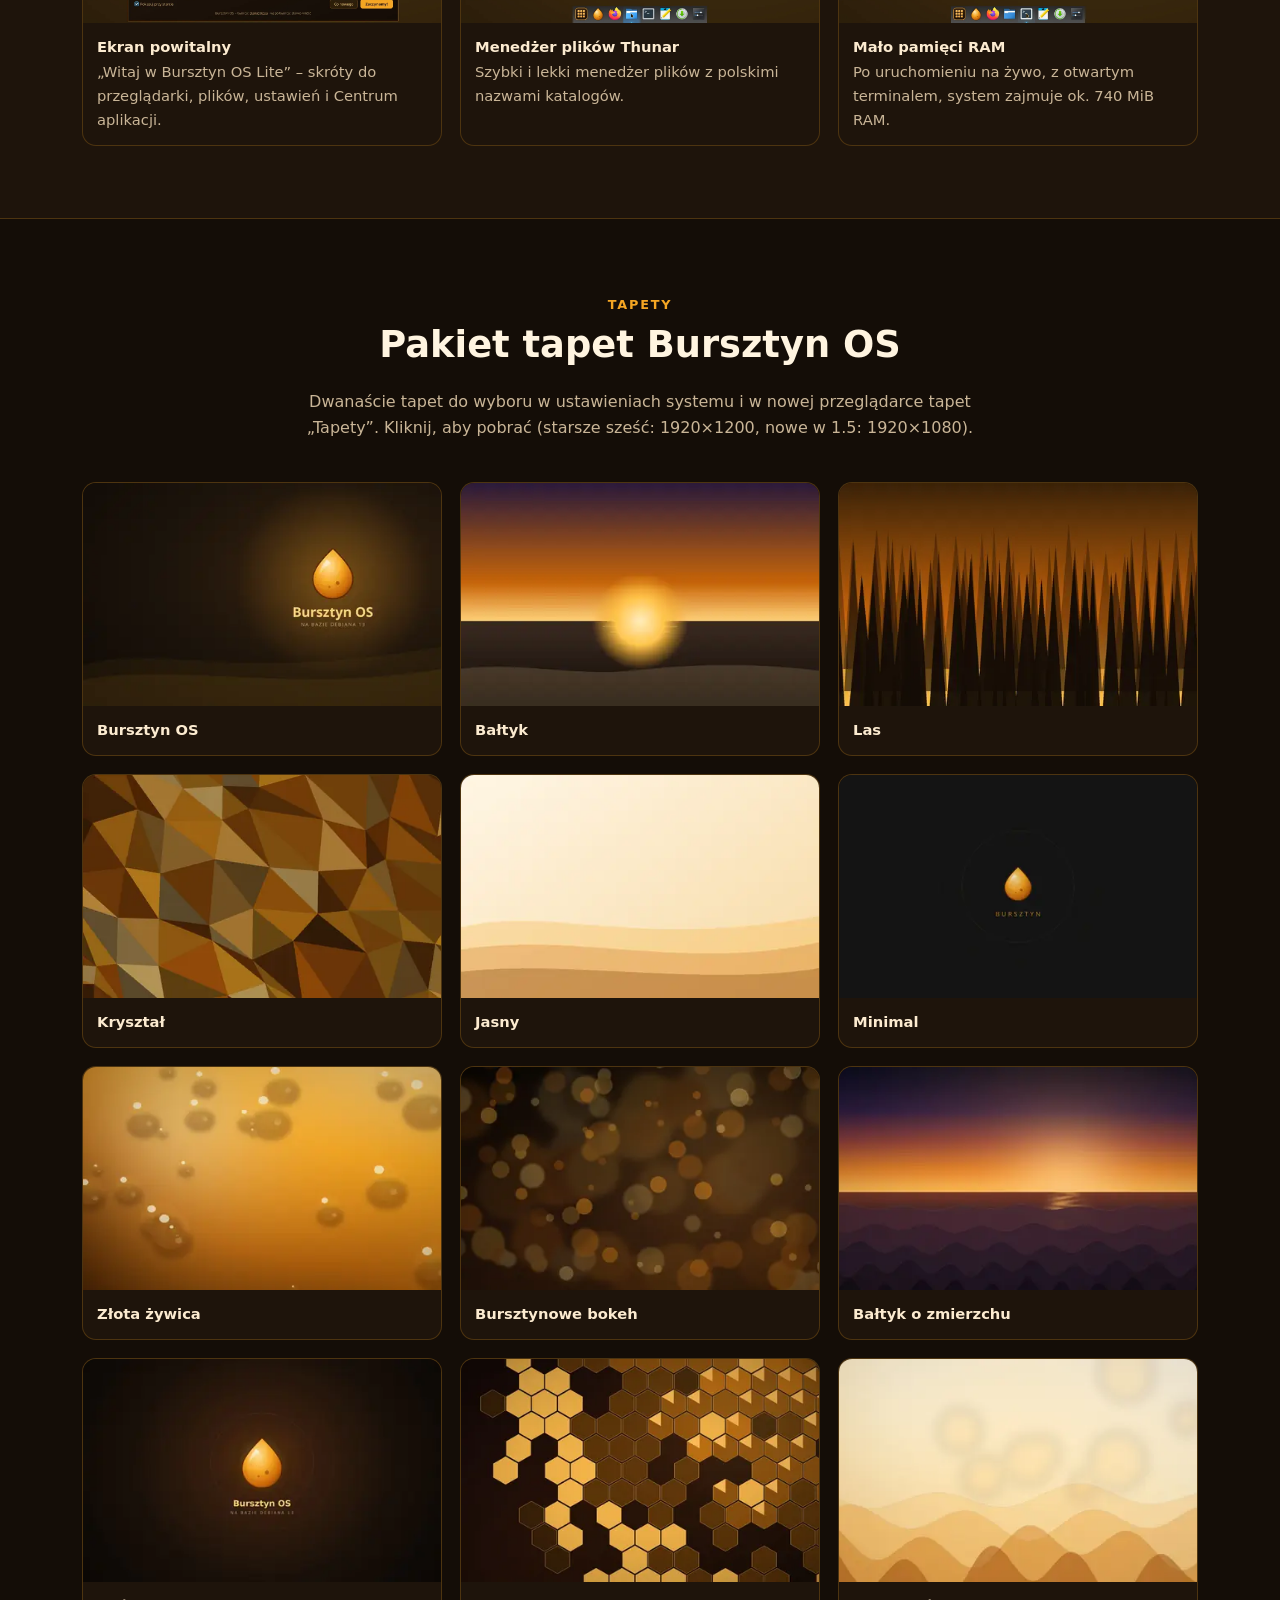
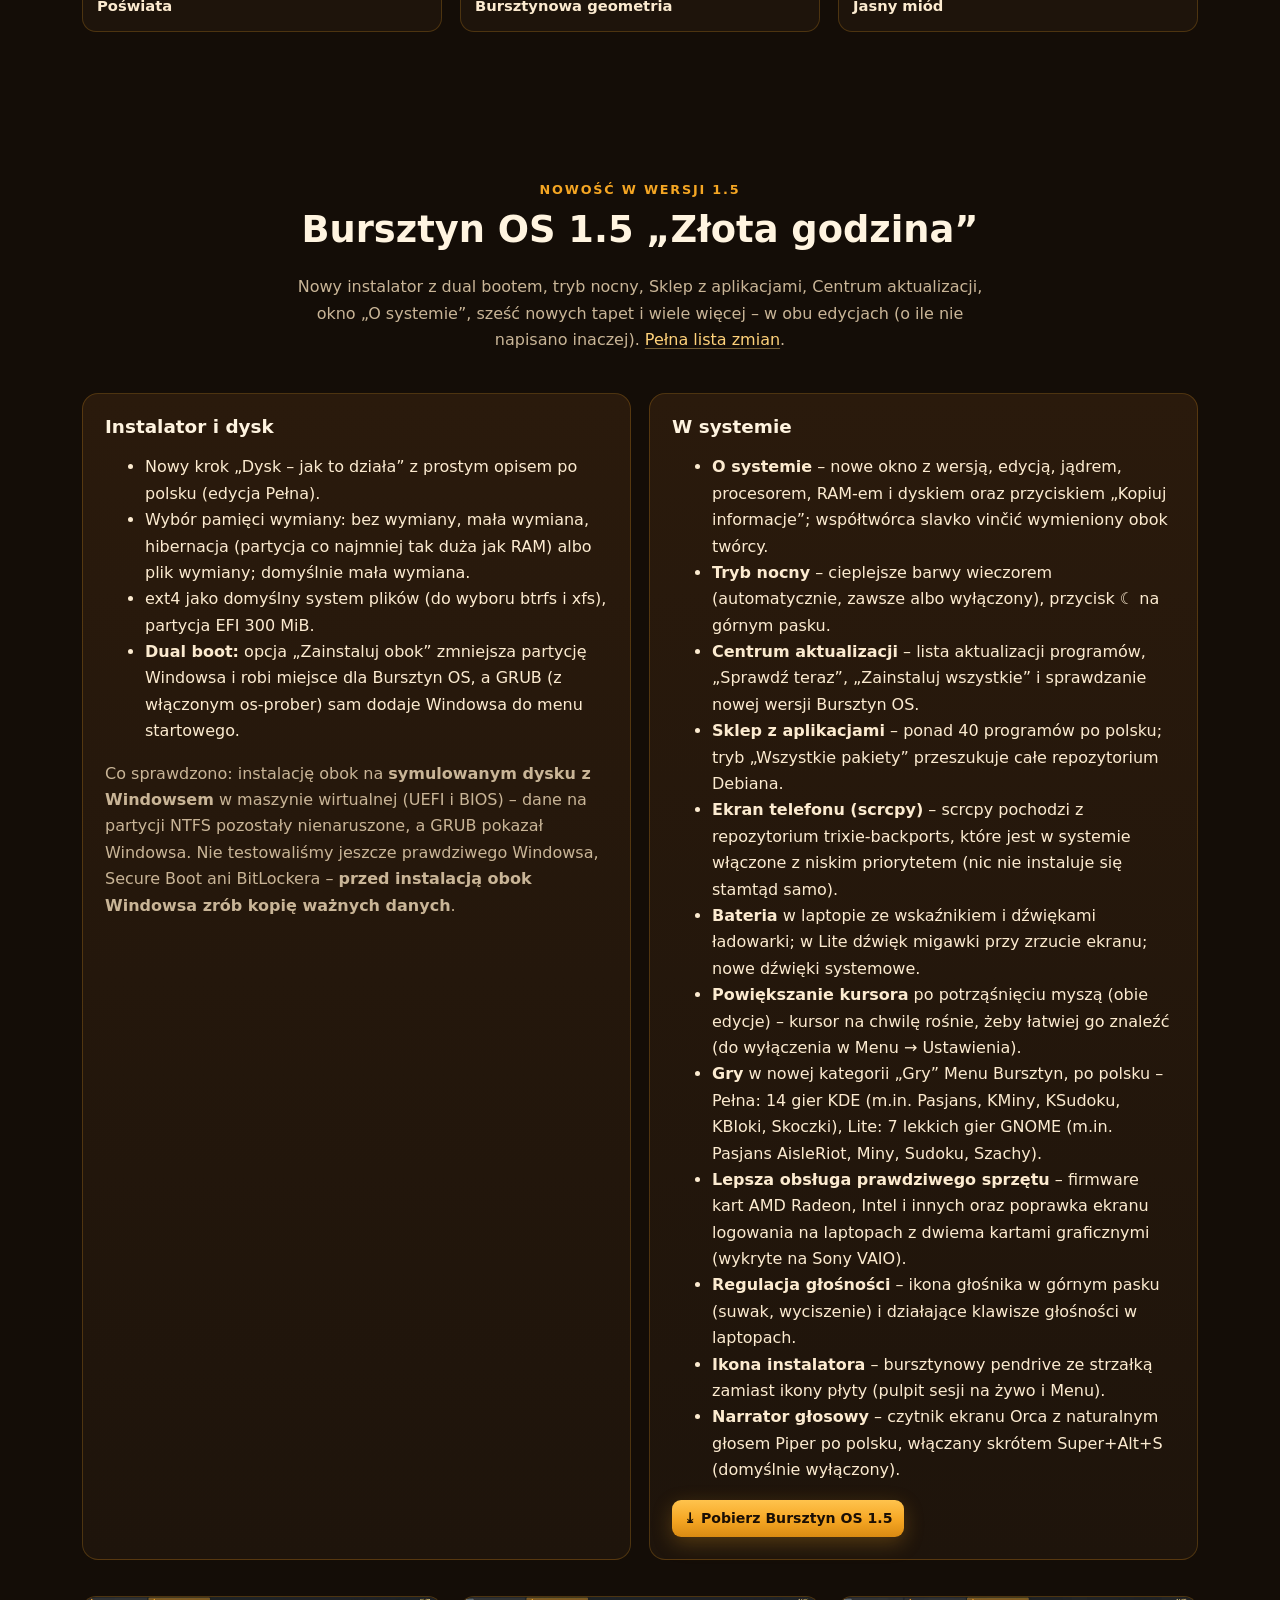
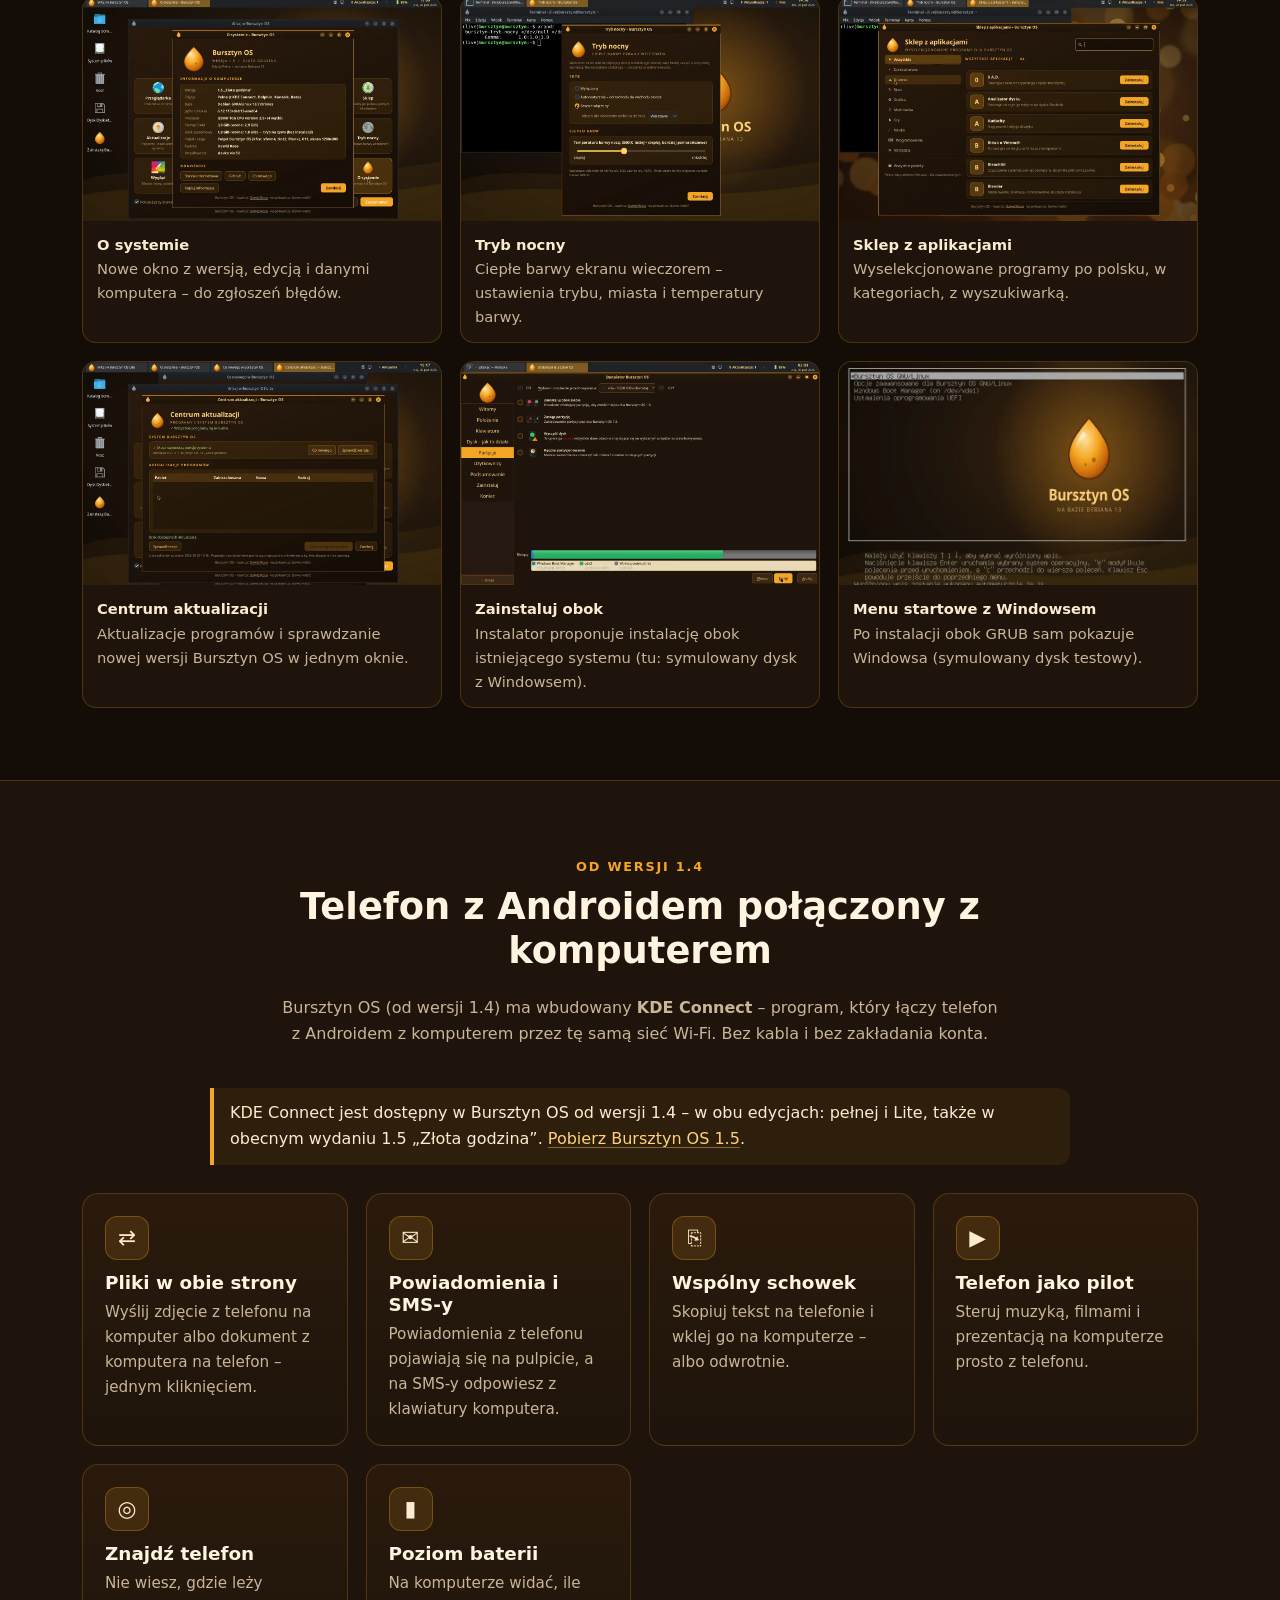
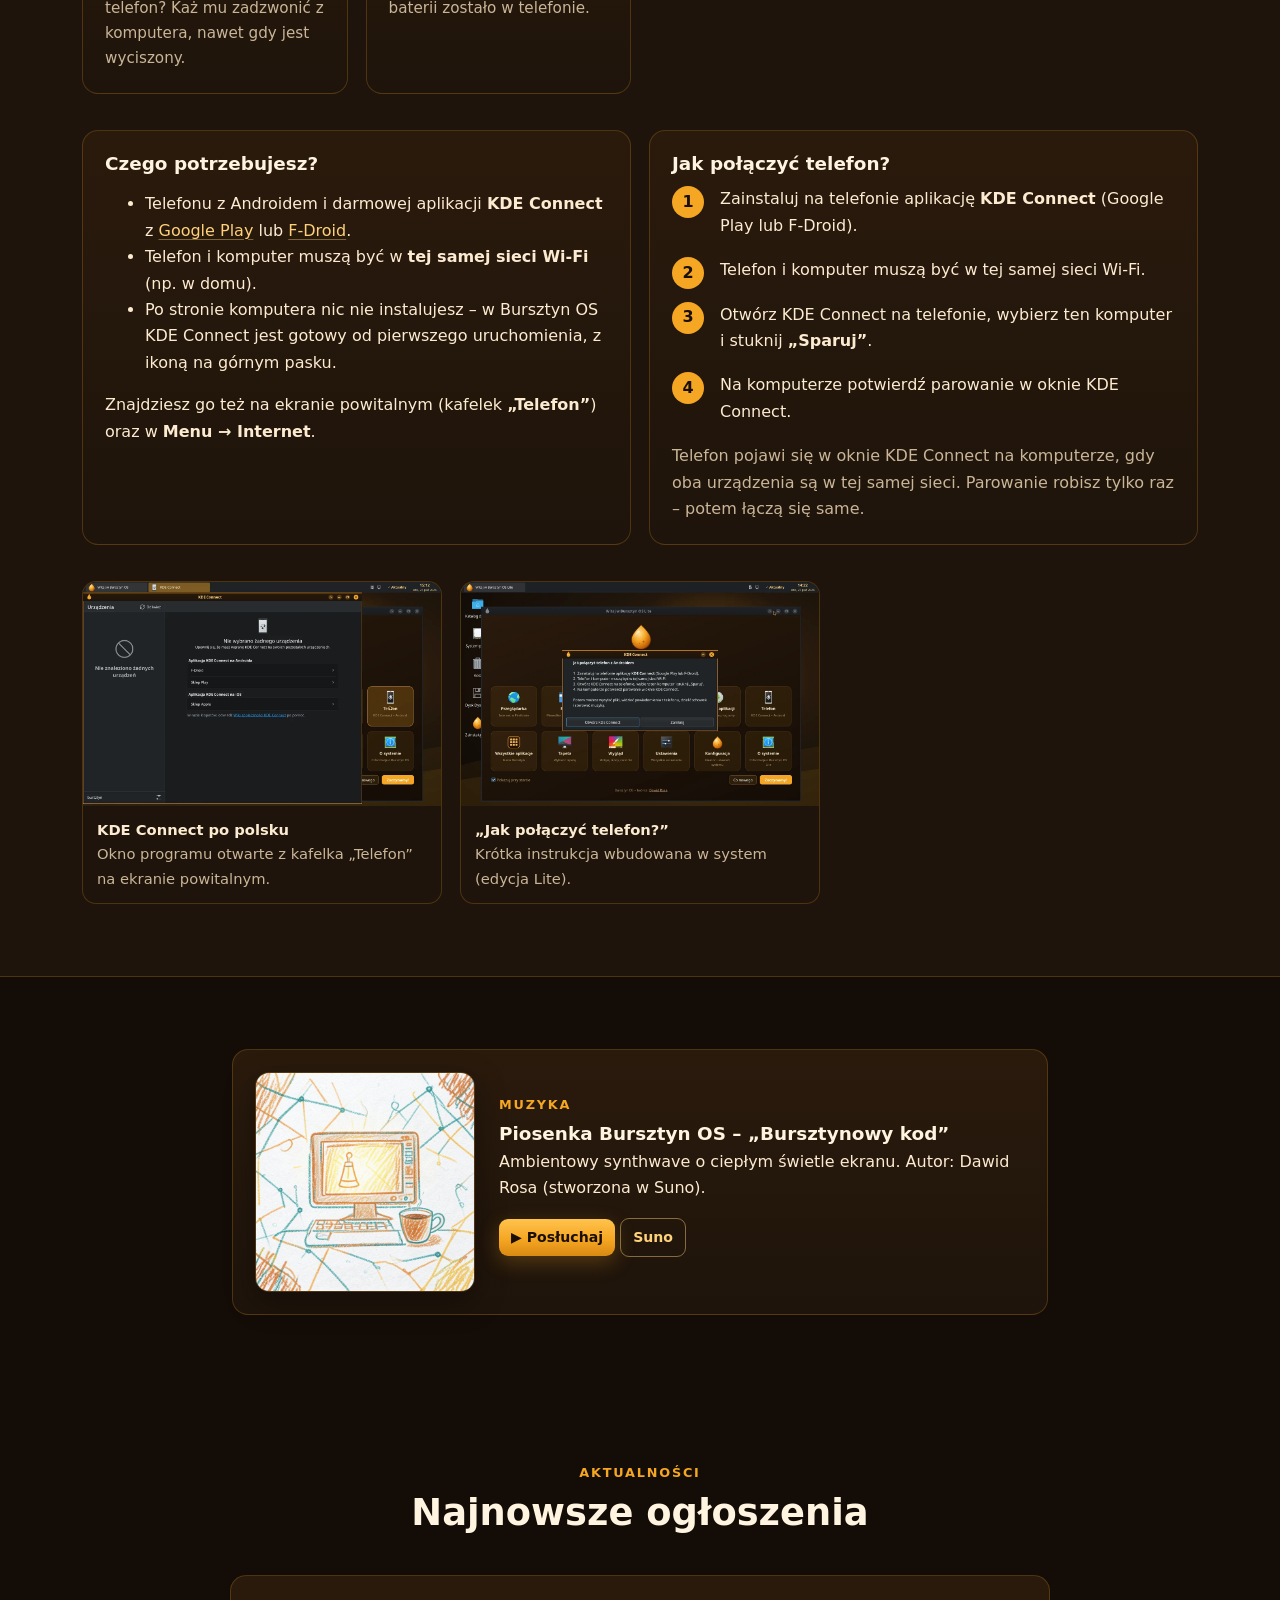
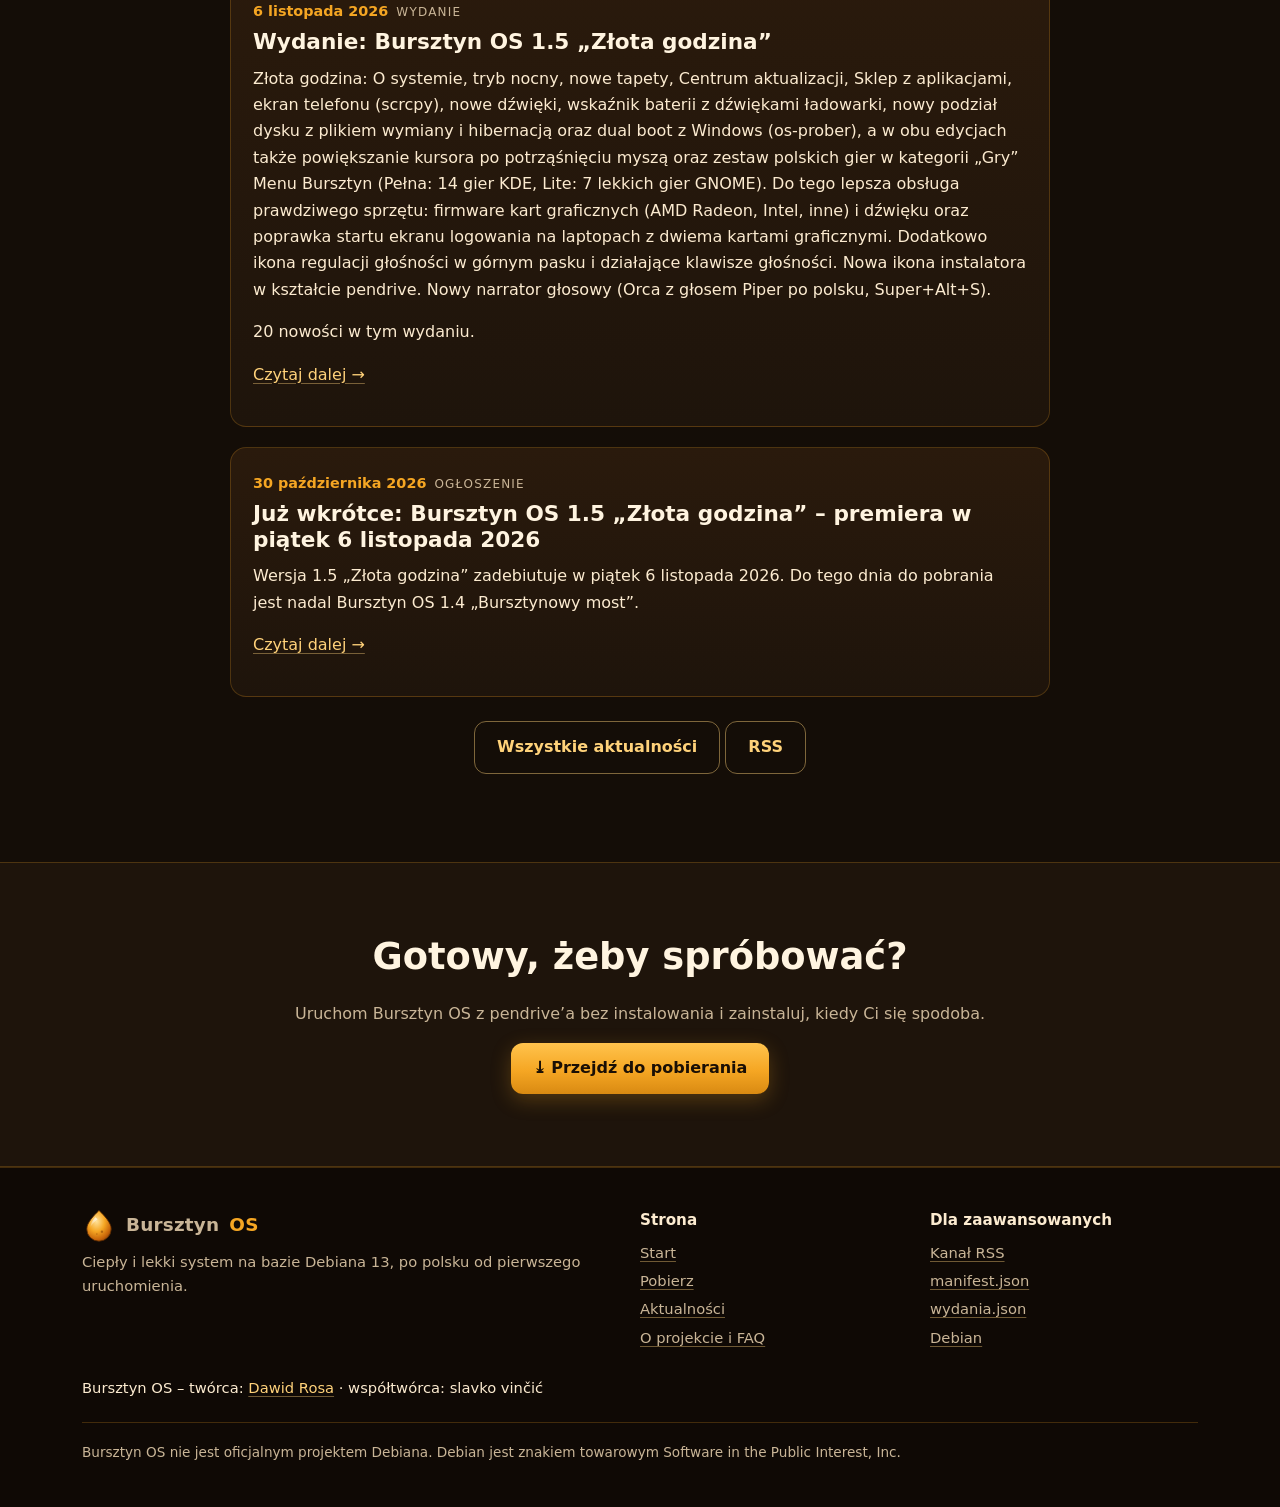
==== commit 244929d4: "Strona: zakładka Dla testerów z hasłem (bez publicznego ogłoszenia testu) Treść wydań testowych jest" ====
--- a/index.html
+++ b/index.html
@@ -28,7 +28,7 @@
   <div class="kontener">
     <a class="marka" href="index.html"><img src="img/logo.svg" alt="" width="34" height="34">Bursztyn <span>OS</span></a>
     <button class="menu-przelacznik" type="button" aria-expanded="false" aria-controls="nawigacja">☰ Menu</button>
-    <nav class="nawigacja" id="nawigacja" aria-label="Główna nawigacja"><a href="index.html" aria-current="page">Start</a><a href="aktualnosci.html">Aktualności</a><a href="o-projekcie.html">O projekcie</a><a class="przycisk" href="pobierz.html">⤓ Pobierz</a></nav>
+    <nav class="nawigacja" id="nawigacja" aria-label="Główna nawigacja"><a href="index.html" aria-current="page">Start</a><a href="aktualnosci.html">Aktualności</a><a href="o-projekcie.html">O projekcie</a><a href="testy.html">Dla testerów</a><a class="przycisk" href="pobierz.html">⤓ Pobierz</a></nav>
   </div>
 </header>
 <main id="tresc">
@@ -260,7 +260,7 @@
     </div>
     <div>
       <h4>Dla zaawansowanych</h4>
-      <ul><li><a href="feed.xml">Kanał RSS</a></li><li><a href="manifest.json">manifest.json</a></li><li><a href="data/wydania.json">wydania.json</a></li><li><a href="testy.html">Wersje testowe</a></li><li><a href="https://www.debian.org/">Debian</a></li></ul>
+      <ul><li><a href="feed.xml">Kanał RSS</a></li><li><a href="manifest.json">manifest.json</a></li><li><a href="data/wydania.json">wydania.json</a></li><li><a href="https://www.debian.org/">Debian</a></li></ul>
     </div>
     <!-- GEN:STOPKA-TWORCA -->
 <p class="tworca-stopka">Bursztyn OS – twórca: <a href="https://github.com/dawidrosa026-lang" rel="author">Dawid Rosa</a> · współtwórca: slavko vinčić</p>
--- a/css/style.css
+++ b/css/style.css
@@ -233,3 +233,14 @@
 .archiwum-faq details.karta>div pre{margin:0 0 12px;overflow-x:auto}
 .archiwum-wersje{margin:0;padding-left:1.2em;display:grid;gap:6px}
 .archiwum-wersje strong{color:var(--jasny)}
+
+/* formularz na stronie dla testerów */
+.formularz-testerow{max-width:420px;display:flex;flex-direction:column;gap:12px;padding:20px}
+.formularz-testerow label{font-weight:600;color:var(--tekst)}
+.formularz-testerow input[type=password]{width:100%;box-sizing:border-box;background:var(--tlo3, #1a120b);border:1px solid var(--linia);color:var(--tekst);padding:12px 14px;border-radius:10px;font:inherit}
+.formularz-testerow input[type=password]:focus{outline:3px solid var(--amber);outline-offset:2px}
+.formularz-testerow .zapamietaj{display:flex;align-items:center;gap:10px;font-weight:500;color:var(--przygaszony);font-size:.95rem}
+.formularz-testerow .zapamietaj input{width:auto;accent-color:var(--amber)}
+.formularz-testerow .blad{margin:0;color:#ffb4a8;font-weight:600}
+.formularz-testerow .przycisk{align-self:flex-start}
+#tresc-testerow .uwaga{margin-bottom:18px}
